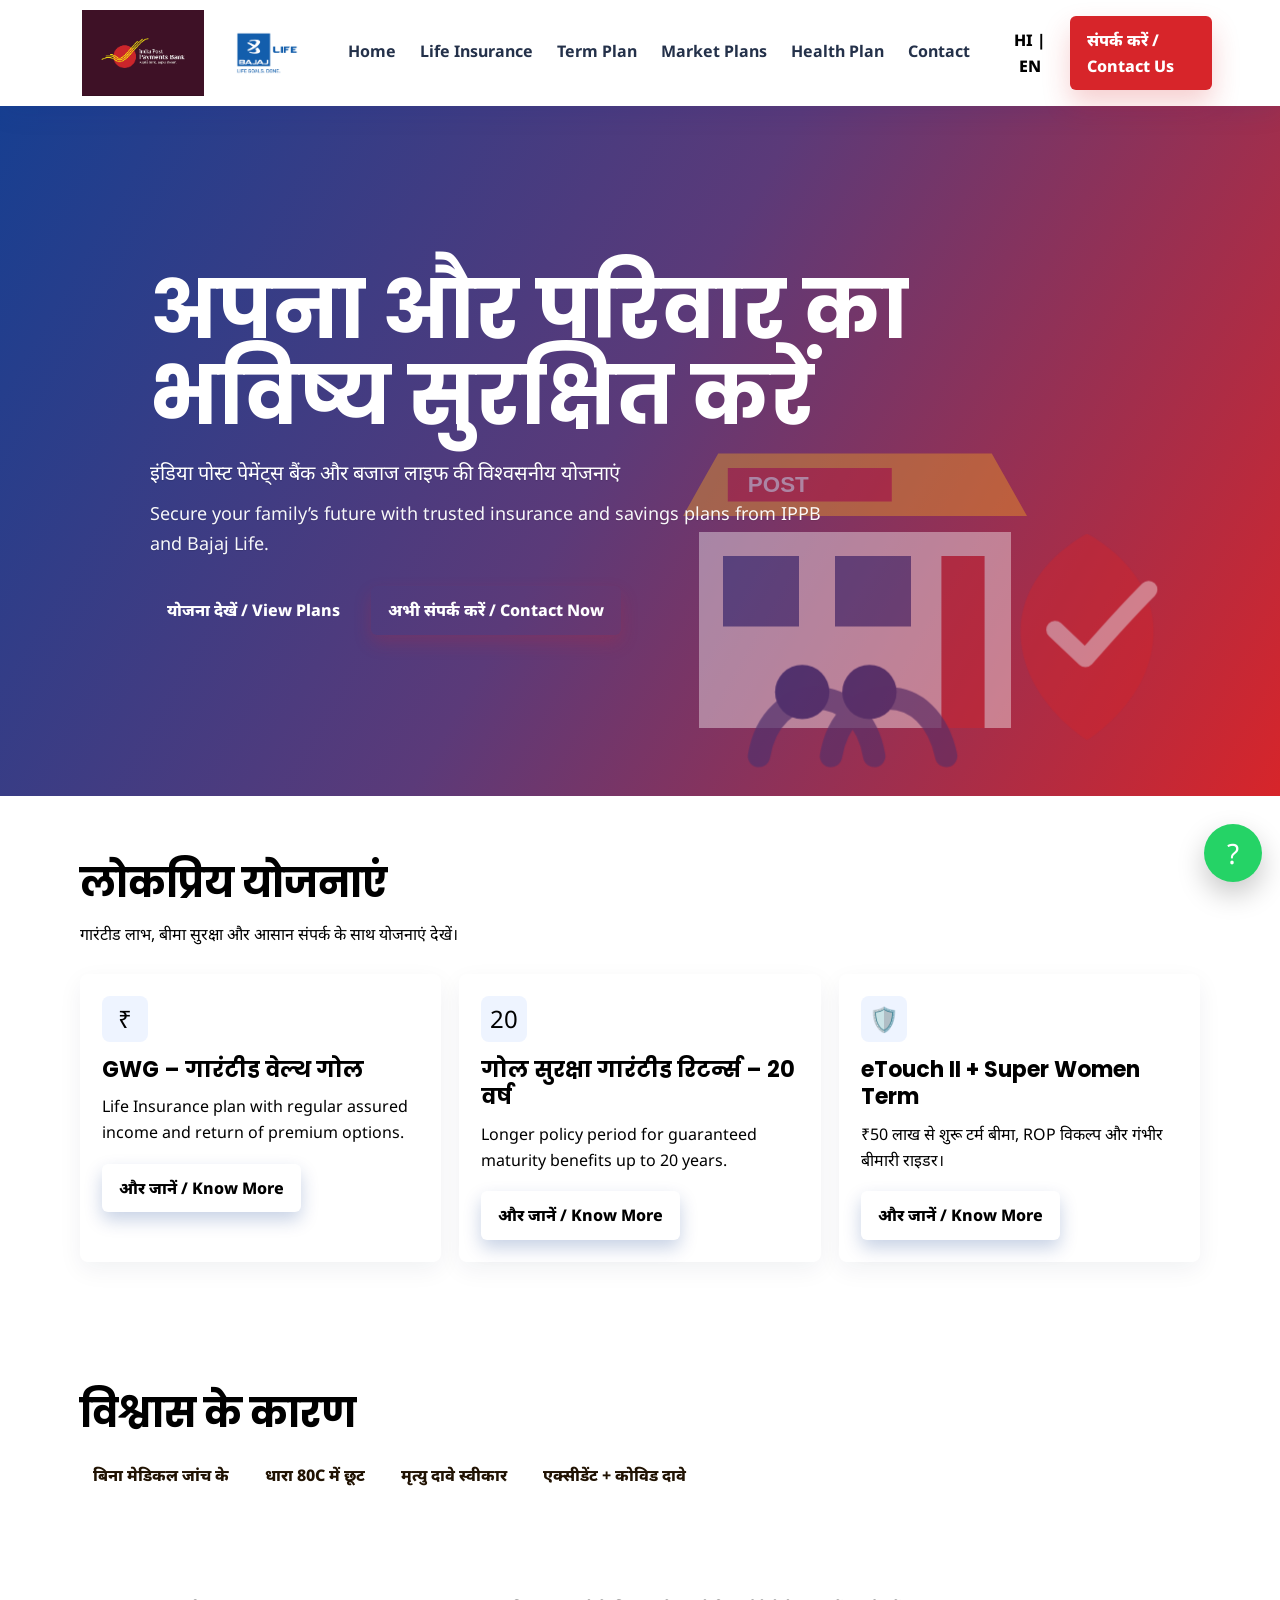
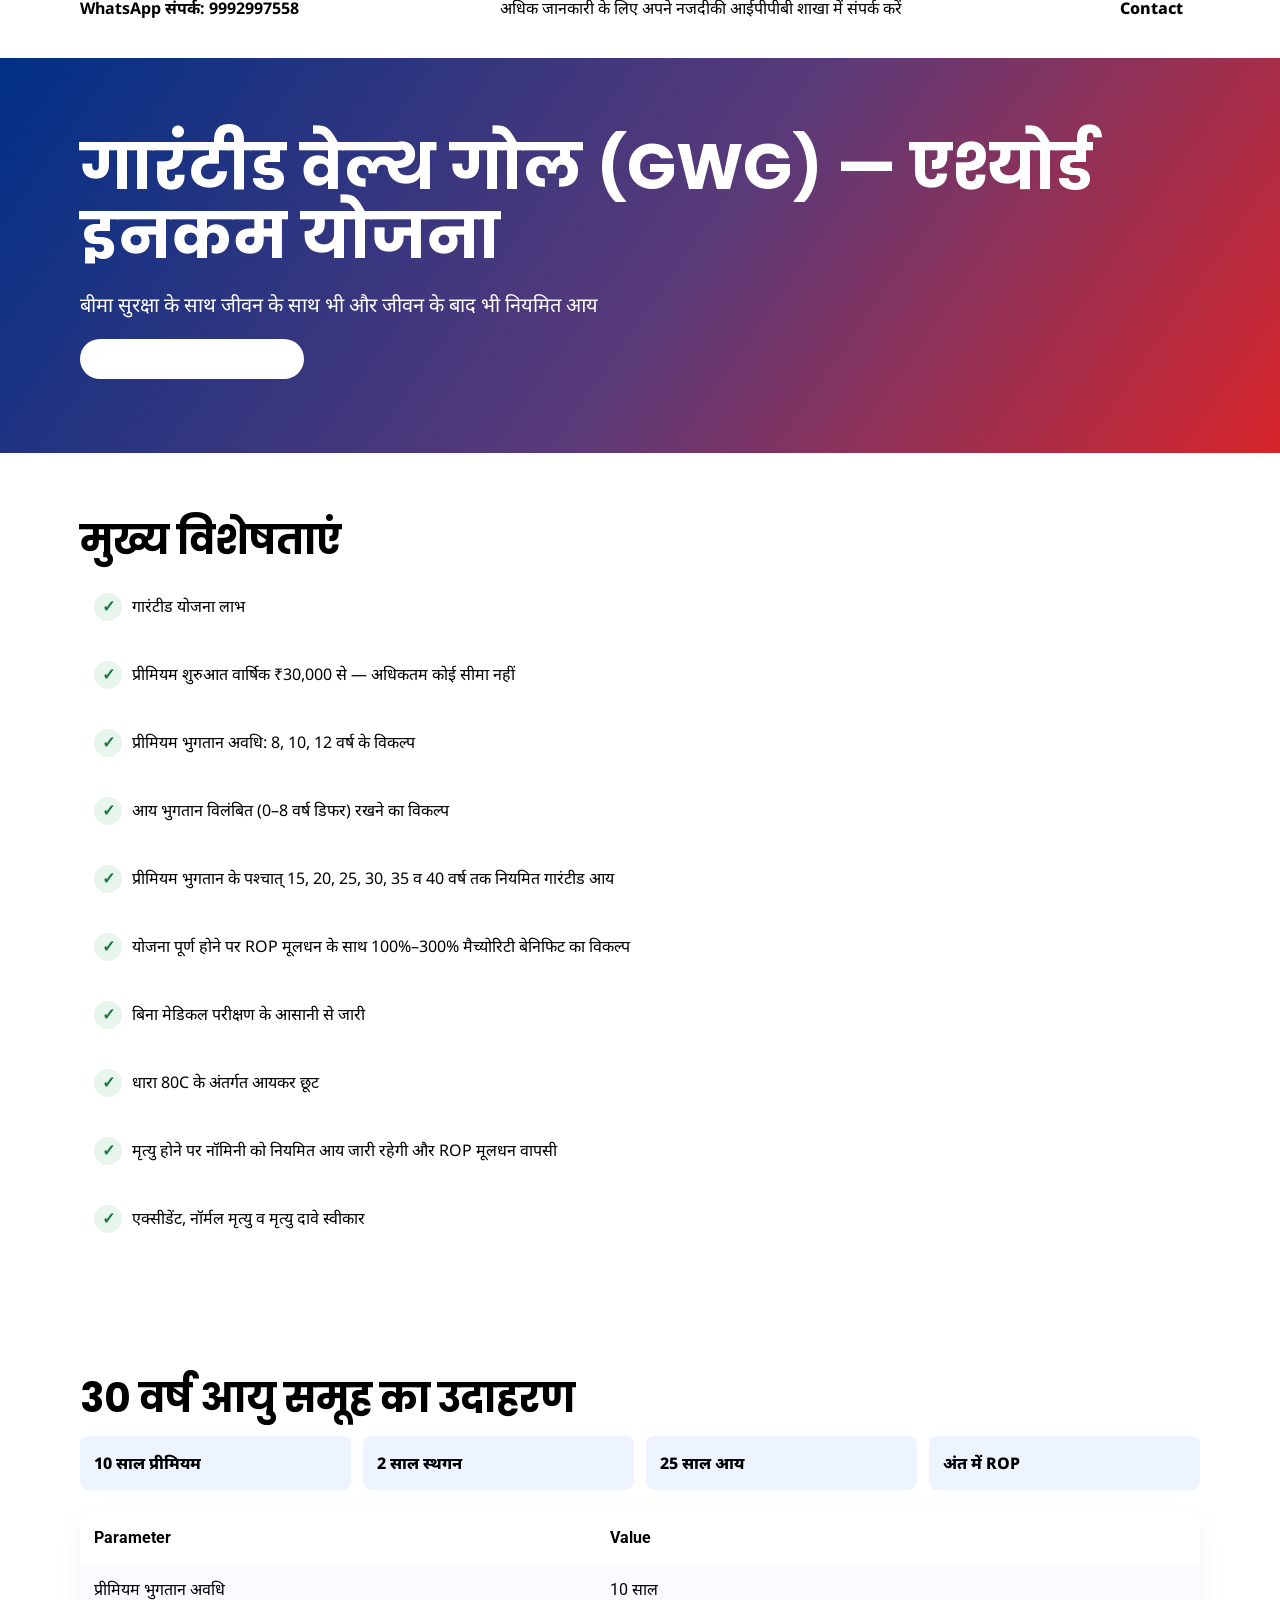
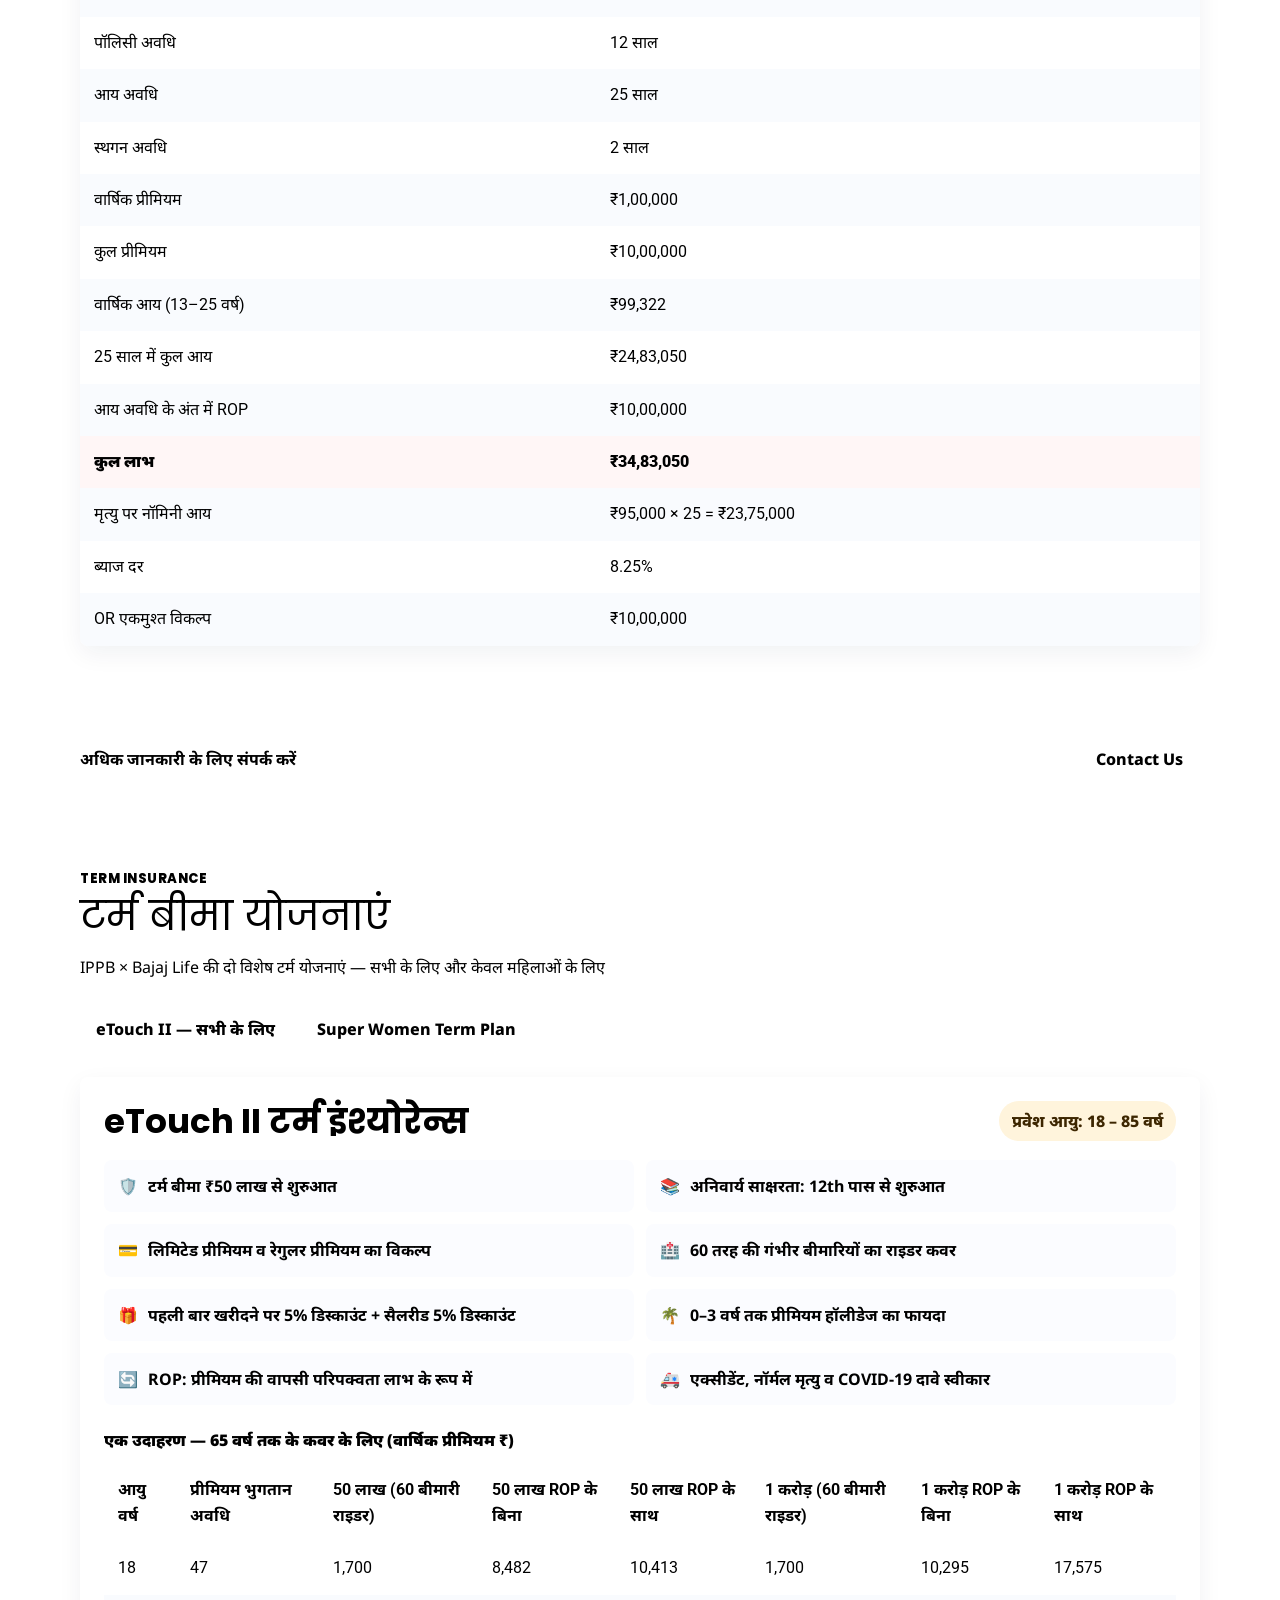
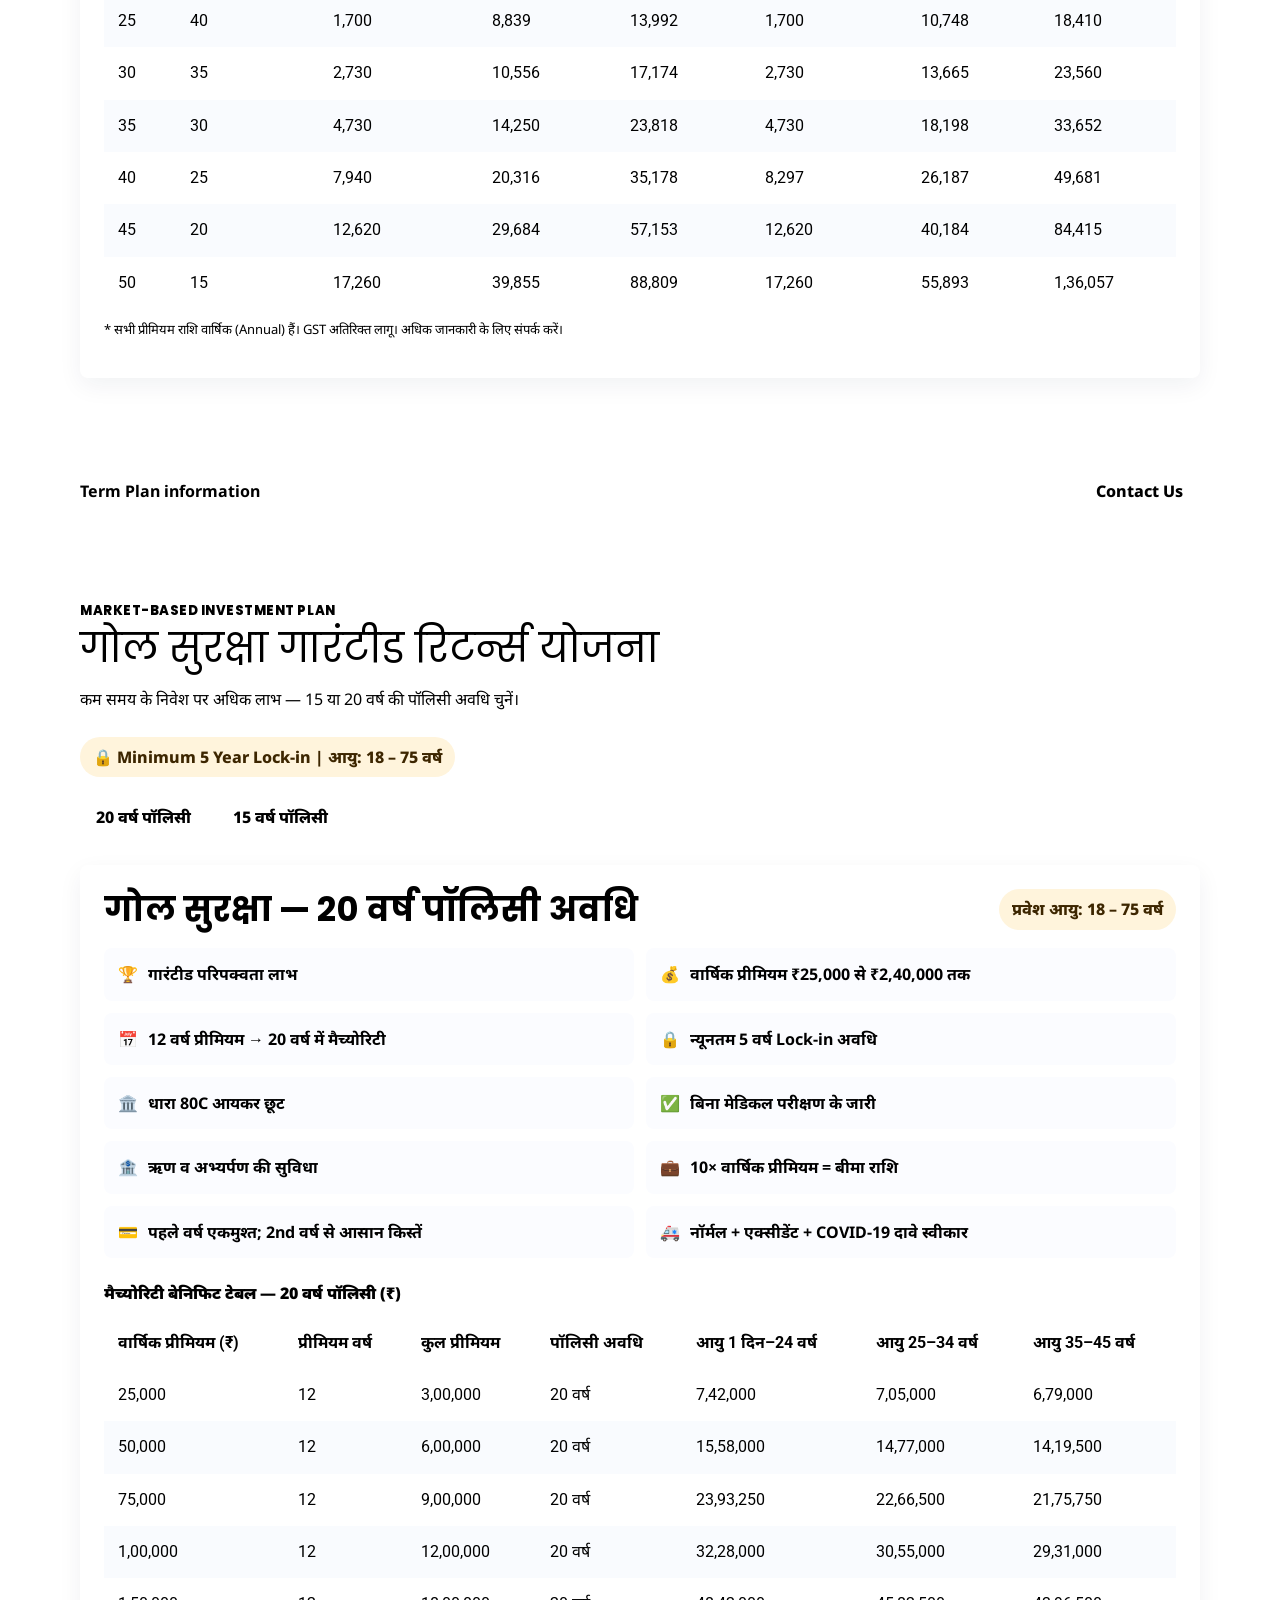
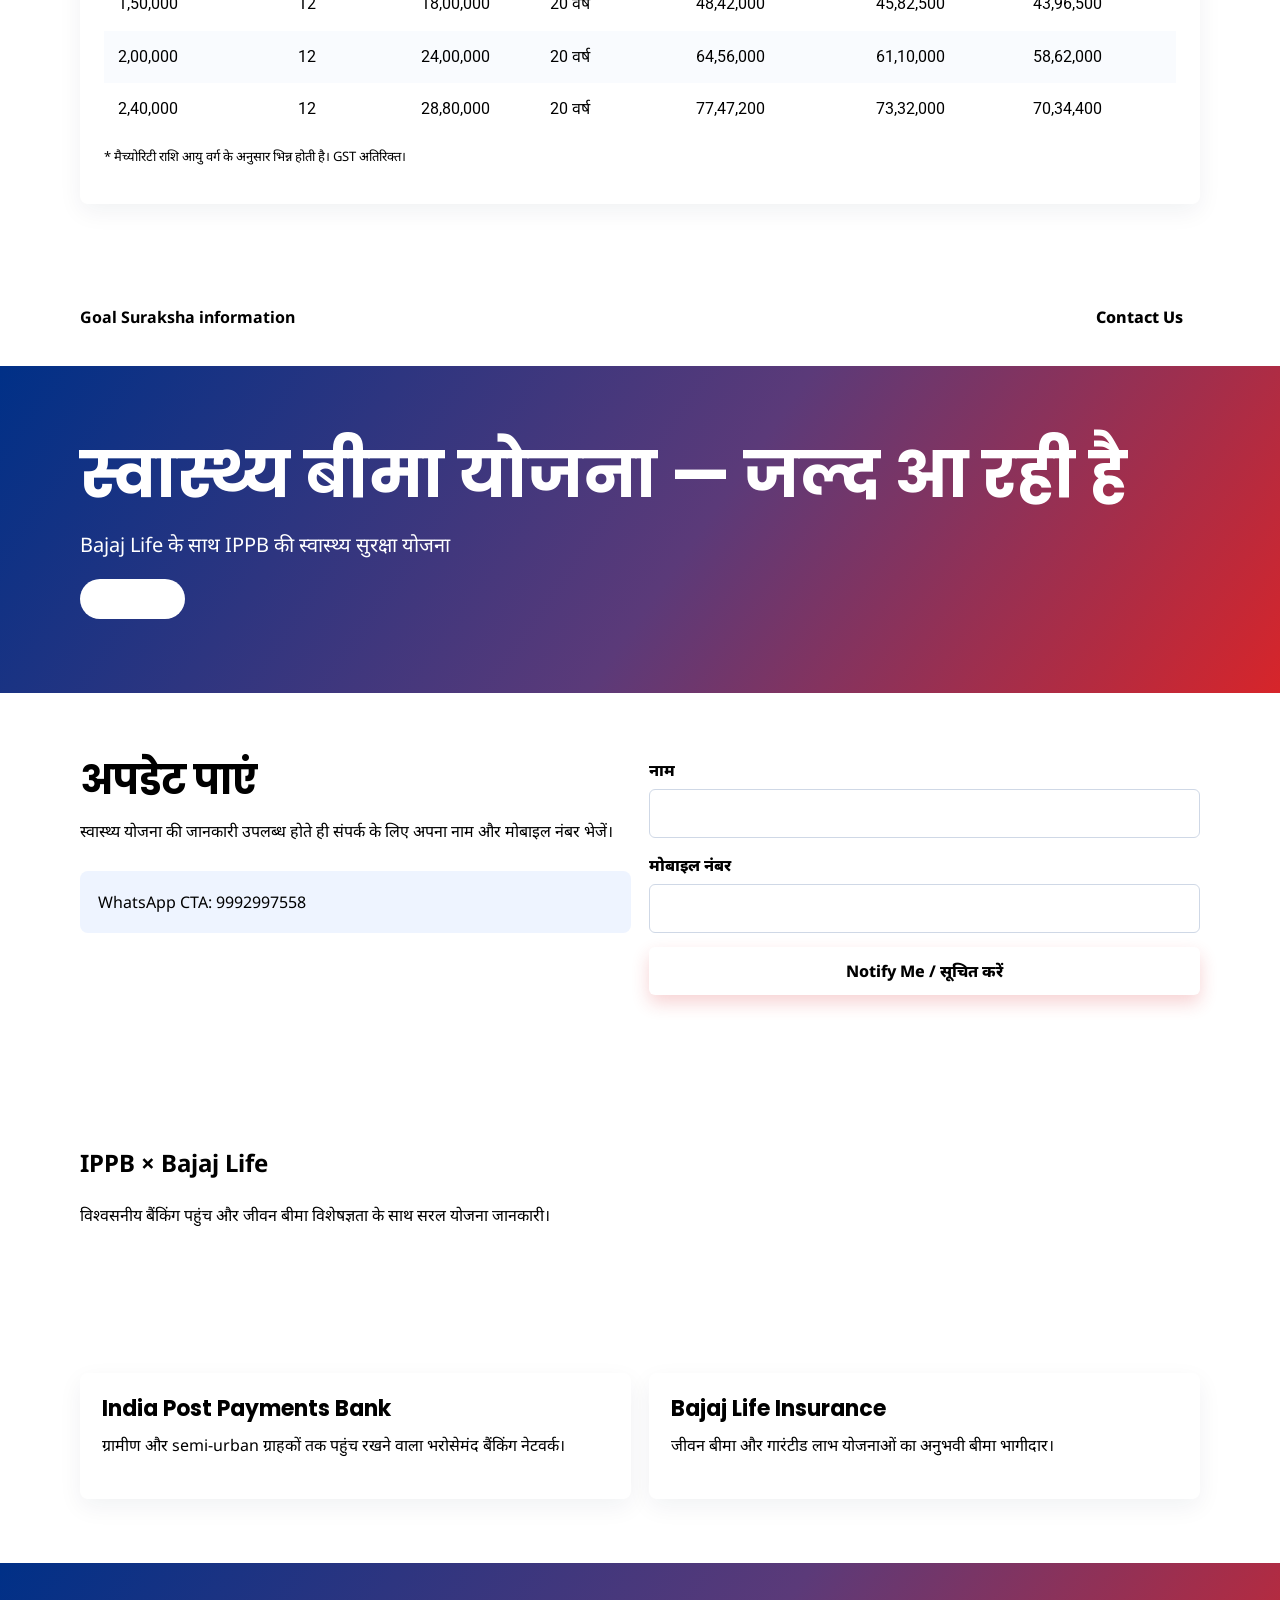
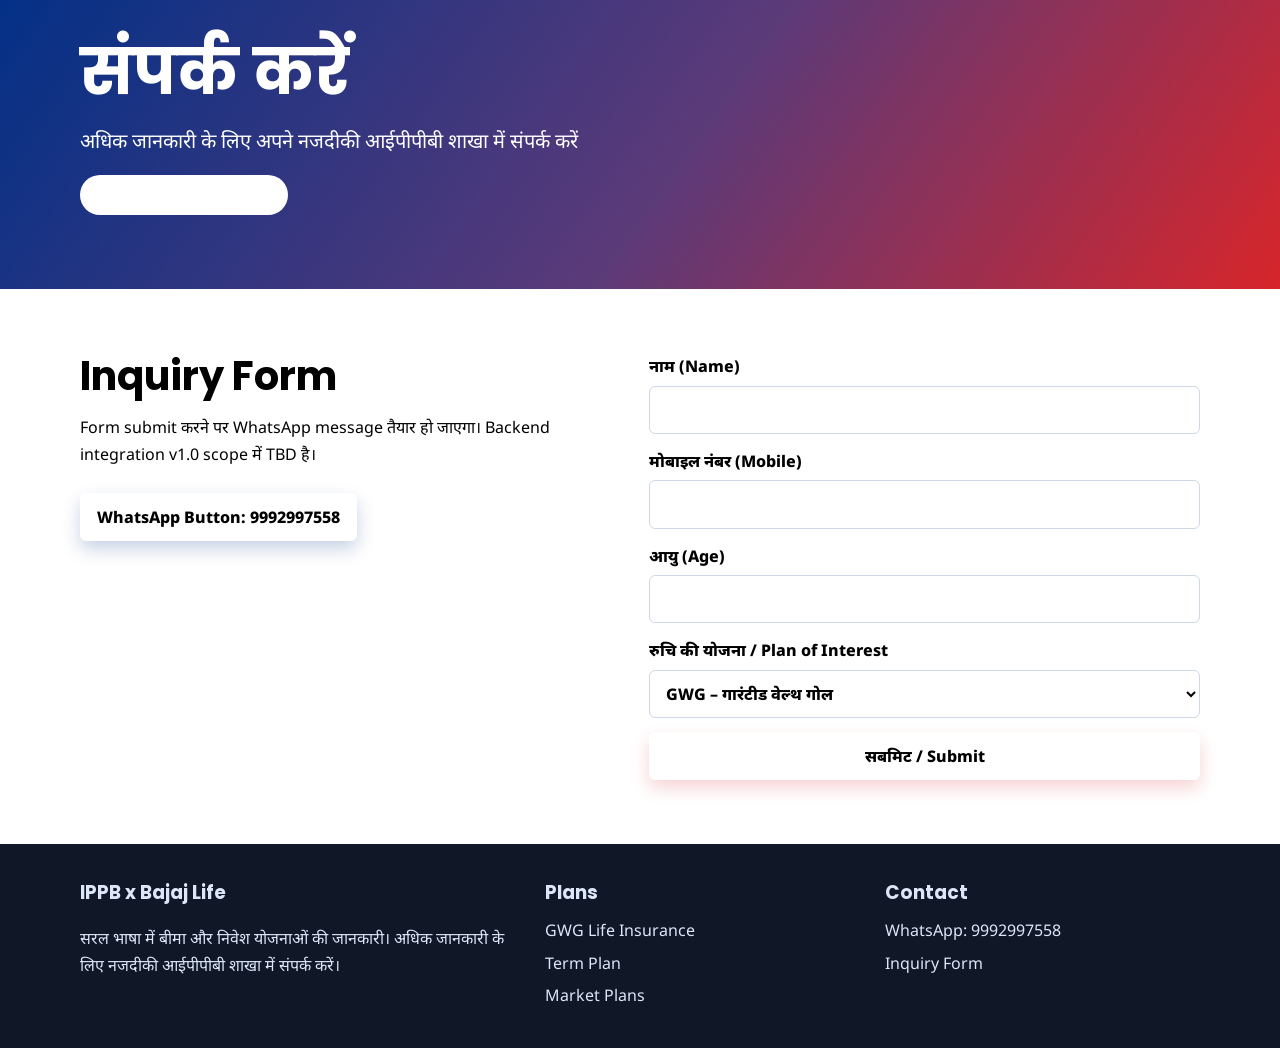
==== index.html @ a2fa6bdd "Add files via upload" ====
<!doctype html>
<html lang="hi">
<head>
  <meta charset="utf-8">
  <meta name="viewport" content="width=device-width, initial-scale=1">
  <title>IPPB x Bajaj Life Insurance Plans</title>
  <meta name="description" content="IPPB और Bajaj Life की गारंटीड बीमा और निवेश योजनाएं।">
  <link rel="preconnect" href="https://fonts.googleapis.com">
  <link rel="preconnect" href="https://fonts.gstatic.com" crossorigin>
  <link href="https://fonts.googleapis.com/css2?family=Noto+Sans+Devanagari:wght@400;600;700;800&family=Noto+Sans:wght@400;600;700;800&family=Poppins:wght@700;800&family=Roboto:wght@400;700&display=swap" rel="stylesheet">
  <script type="application/ld+json">{"@context":"https://schema.org","@type":"InsuranceAgency","name":"IPPB x Bajaj Life Insurance Plans","telephone":"+919992997558","areaServed":"India","brand":["India Post Payments Bank","Bajaj Life Insurance"]}</script>
  <style>
﻿:root {
  --ippb-red: #d7252a;
  --ippb-blue: #003087;
  --bajaj-blue: #004b8d;
  --gold: #f5a623;
  --bg: #f5f7fa;
  --text: #1a1a2e;
  --muted: #5d6472;
  --line: #dfe5ee;
  --white: #ffffff;
  --shadow: 0 14px 38px rgba(0, 48, 135, 0.13);
}

* { box-sizing: border-box; }
html { scroll-behavior: smooth; }
body {
  margin: 0;
  color: var(--text);
  background: var(--white);
  font-family: "Noto Sans", "Noto Sans Devanagari", Arial, sans-serif;
  font-size: 16px;
  line-height: 1.65;
}
img { max-width: 100%; }
a { color: inherit; text-decoration: none; }
button, input, select { font: inherit; }

.site-header {
  position: sticky;
  top: 0;
  z-index: 50;
  background: rgba(255, 255, 255, 0.96);
  border-bottom: 1px solid var(--line);
  backdrop-filter: blur(12px);
}
.header-inner {
  max-width: 1180px;
  margin: 0 auto;
  min-height: 92px;
  display: flex;
  align-items: center;
  gap: 20px;
  padding: 10px 18px;
}
.brand-lockup { display: flex; align-items: center; gap: 14px; min-width: 310px; }
.brand-logo { display: block; object-fit: contain; flex: 0 0 auto; }
.ippb-img { width: 138px; height: 80px; }
.bajaj-img { width: 48px; height: 48px; }

.nav-toggle { display: none; border: 0; background: var(--ippb-blue); color: var(--white); border-radius: 6px; padding: 9px 12px; }
.site-nav { margin-left: auto; display: flex; align-items: center; gap: 4px; }
.site-nav a {
  padding: 9px 10px;
  border-bottom: 3px solid transparent;
  font-weight: 700;
  color: #24314a;
  white-space: nowrap;
}
.site-nav a:hover, .site-nav a:focus { border-color: var(--ippb-red); color: var(--ippb-red); }
.header-actions { display: flex; align-items: center; gap: 10px; }
.lang-toggle { border: 1px solid var(--line); background: var(--white); color: var(--ippb-blue); border-radius: 6px; padding: 9px 11px; font-weight: 800; cursor: pointer; }
.cta, .btn {
  display: inline-flex;
  align-items: center;
  justify-content: center;
  gap: 8px;
  min-height: 44px;
  padding: 11px 17px;
  border: 0;
  border-radius: 6px;
  background: var(--ippb-red);
  color: var(--white);
  font-weight: 800;
  cursor: pointer;
  box-shadow: 0 8px 18px rgba(215, 37, 42, 0.2);
}
.btn.secondary { background: var(--ippb-blue); box-shadow: 0 8px 18px rgba(0, 48, 135, 0.22); }
.btn.light { background: var(--white); color: var(--ippb-blue); box-shadow: none; }

main { overflow: hidden; }
.section { padding: 64px 18px; }
.section.alt { background: var(--bg); }
.container { max-width: 1120px; margin: 0 auto; }
.hero {
  min-height: calc(100vh - 92px);
  display: flex;
  align-items: center;
  background:
    linear-gradient(130deg, rgba(0, 48, 135, 0.95), rgba(215, 37, 42, 0.9)),
    radial-gradient(circle at 82% 20%, rgba(245, 166, 35, 0.45), transparent 28%);
  color: var(--white);
  position: relative;
}
.hero::after {
  content: "";
  position: absolute;
  inset: auto 0 0 auto;
  width: min(52vw, 620px);
  height: min(48vw, 520px);
  background: none center/contain no-repeat;
  opacity: 0.24;
  pointer-events: none;
}
.hero .container { position: relative; z-index: 1; }
.hero h1, .page-hero h1 { font-family: "Poppins", sans-serif; font-size: clamp(34px, 5vw, 64px); line-height: 1.08; margin: 0 0 18px; letter-spacing: 0; }
.hero p { max-width: 700px; font-size: 20px; margin: 0 0 10px; }
.hero .english { color: #f4f7ff; font-size: 18px; }
.hero-actions { display: flex; flex-wrap: wrap; gap: 14px; margin-top: 28px; }

.page-hero {
  background: linear-gradient(130deg, var(--ippb-blue), #0a56a3 52%, var(--ippb-red));
  color: var(--white);
  padding: 74px 18px;
}
.page-hero p { max-width: 780px; font-size: 20px; margin: 0 0 18px; }
.badge-row { display: flex; flex-wrap: wrap; gap: 10px; margin-top: 18px; }
.badge, .trust-badge {
  display: inline-flex;
  align-items: center;
  min-height: 38px;
  border-radius: 999px;
  padding: 7px 13px;
  font-weight: 800;
}
.badge { color: var(--ippb-blue); background: #fff; }
.trust-badge { background: var(--gold); color: #211303; }

.section-title { font-family: "Poppins", sans-serif; font-size: clamp(26px, 4vw, 40px); line-height: 1.18; margin: 0 0 14px; }
.lead { color: var(--muted); max-width: 760px; margin: 0 0 26px; }
.grid { display: grid; gap: 18px; }
.grid.three { grid-template-columns: repeat(3, 1fr); }
.grid.two { grid-template-columns: repeat(2, 1fr); }
.card {
  background: var(--white);
  border: 1px solid var(--line);
  border-radius: 8px;
  padding: 22px;
  box-shadow: 0 8px 24px rgba(12, 35, 70, 0.06);
  transition: transform 0.2s ease, box-shadow 0.2s ease;
}
.card:hover { transform: translateY(-3px); box-shadow: var(--shadow); }
.icon { width: 46px; height: 46px; display: grid; place-items: center; border-radius: 8px; background: #eef4ff; color: var(--ippb-blue); font-size: 24px; margin-bottom: 14px; }
.card h3 { font-family: "Poppins", sans-serif; margin: 0 0 10px; font-size: 22px; line-height: 1.25; }
.card p { color: var(--muted); margin: 0 0 18px; }
.check-list { display: grid; gap: 12px; }
.check-item { display: flex; gap: 10px; align-items: flex-start; background: var(--white); border: 1px solid var(--line); border-radius: 8px; padding: 14px; }
.check-item::before { content: "✓"; flex: 0 0 28px; width: 28px; height: 28px; display: grid; place-items: center; border-radius: 50%; background: #e7f5ed; color: #147a3c; font-weight: 900; }

.table-wrap { overflow-x: auto; border: 1px solid var(--line); border-radius: 8px; background: var(--white); box-shadow: 0 8px 24px rgba(12, 35, 70, 0.06); }
table { border-collapse: collapse; width: 100%; min-width: 760px; font-family: "Roboto", "Noto Sans", sans-serif; }
th { background: var(--ippb-blue); color: var(--white); text-align: left; }
th, td { padding: 13px 14px; border-bottom: 1px solid var(--line); vertical-align: top; }
tbody tr:nth-child(even) { background: #f9fbfe; }
.highlight-row td { font-weight: 900; color: var(--ippb-red); background: #fff6f6; }
.timeline { display: grid; grid-template-columns: repeat(4, 1fr); gap: 12px; margin-bottom: 22px; }
.timeline-step { background: #eef4ff; border-left: 5px solid var(--ippb-blue); border-radius: 8px; padding: 14px; font-weight: 800; }

.contact-strip { background: var(--ippb-blue); color: var(--white); padding: 25px 18px; }
.contact-strip .container { display: flex; align-items: center; justify-content: space-between; gap: 16px; flex-wrap: wrap; }
.whatsapp-float { position: fixed; right: 18px; bottom: 18px; z-index: 40; width: 58px; height: 58px; border-radius: 50%; display: grid; place-items: center; background: #25d366; color: #fff; font-size: 28px; box-shadow: 0 12px 28px rgba(0,0,0,0.22); }
.site-footer { background: #101827; color: #dce6f7; padding: 34px 18px; }
.footer-grid { max-width: 1120px; margin: 0 auto; display: grid; grid-template-columns: 1.4fr 1fr 1fr; gap: 24px; }
.footer-grid h3 { margin: 0 0 8px; color: var(--white); font-family: "Poppins", sans-serif; }
.footer-grid a { display: block; color: #dce6f7; margin: 6px 0; }

.form { display: grid; gap: 14px; max-width: 620px; }
.field { display: grid; gap: 6px; font-weight: 800; }
input, select { min-height: 48px; border: 1px solid #cfd8e6; border-radius: 6px; padding: 10px 12px; background: var(--white); color: var(--text); }
.notice-box { border: 1px dashed var(--ippb-blue); background: #eef4ff; border-radius: 8px; padding: 18px; }

[data-lang="en"] .hi-only, [data-lang="hi"] .en-only { display: none !important; }

@media (max-width: 900px) {
  .header-inner { min-height: 82px; }
  .brand-lockup { min-width: 0; flex: 1; }
  .ippb-img { width: 112px; height: 66px; }
  .bajaj-img { width: 40px; height: 40px; }
  .nav-toggle { display: inline-flex; }
  .site-nav { position: absolute; left: 0; right: 0; top: 82px; display: none; flex-direction: column; align-items: stretch; background: var(--white); border-bottom: 1px solid var(--line); padding: 10px 18px 16px; }
  .site-nav.open { display: flex; }
  .site-nav a { border-bottom-width: 1px; }
  .header-actions .cta { display: none; }
  .grid.three, .grid.two, .footer-grid, .timeline { grid-template-columns: 1fr; }
  .hero { min-height: 680px; }
  .section { padding: 48px 16px; }
}

@media (max-width: 480px) {
  body { font-size: 16px; }
  .header-inner { padding-inline: 12px; gap: 8px; }
  .bajaj-img { display: none; }
  .lang-toggle { padding: 8px; }
  .hero p, .page-hero p { font-size: 17px; }
  .hero-actions .btn { width: 100%; }
  .contact-strip .btn { width: 100%; }
  th, td { padding: 11px; }
}

/* Imported plan-detail sections from files.zip */
.detail-section { padding: 64px 18px; background: var(--bg); }
.section-label { color: var(--ippb-red); font: 800 13px/1 "Poppins", sans-serif; text-transform: uppercase; letter-spacing: .04em; margin-bottom: 8px; }
.section-sub { color: var(--muted); max-width: 780px; margin: 0 0 24px; }
.tab-group { display: flex; flex-wrap: wrap; gap: 10px; margin: 20px 0 24px; }
.tab-btn { border: 1px solid var(--line); background: var(--white); color: var(--ippb-blue); border-radius: 6px; padding: 11px 16px; font-weight: 800; cursor: pointer; }
.tab-btn.active { background: var(--ippb-red); border-color: var(--ippb-red); color: var(--white); }
.tab-content { display: none; }
.tab-content.active { display: block; }
.plan-detail-block { background: var(--white); border: 1px solid var(--line); border-radius: 8px; padding: 24px; box-shadow: 0 8px 24px rgba(12, 35, 70, 0.06); }
.plan-header-row { display: flex; align-items: flex-start; justify-content: space-between; gap: 16px; flex-wrap: wrap; margin-bottom: 18px; }
.plan-header-row h2 { font-family: "Poppins", sans-serif; font-size: clamp(24px, 3vw, 34px); line-height: 1.2; margin: 0; }
.plan-header-row h2 span { color: var(--ippb-red); }
.age-pill, .lock-badge { display: inline-flex; align-items: center; min-height: 38px; border-radius: 999px; padding: 7px 13px; font-weight: 800; background: #fff4dc; color: #3d2600; }
.features-grid { display: grid; grid-template-columns: repeat(2, minmax(0, 1fr)); gap: 12px; margin: 16px 0 22px; }
.feature-item { border: 1px solid var(--line); background: #fbfcff; border-radius: 8px; padding: 13px 14px; font-weight: 700; }
.fi { margin-right: 6px; }
.table-title { font-weight: 900; margin: 18px 0 10px; color: var(--ippb-blue); }
.table-wrapper { overflow-x: auto; border: 1px solid var(--line); border-radius: 8px; background: var(--white); }
.plan-table { min-width: 760px; }
.table-note { color: var(--muted); font-size: 13px; margin-top: 10px; }
@media (max-width: 768px) { .features-grid { grid-template-columns: 1fr; } .plan-detail-block { padding: 18px; } }


/* Single-file GitHub Pages adjustments */
.brand-lockup { min-width: 250px; }
.ippb-img { width: 138px; height: 80px; background: #fff; border-radius: 6px; }
.bajaj-img { width: 52px; height: 52px; background: #fff; border-radius: 50%; }
.hero::after { display: none; }
.site-nav a { scroll-margin-top: 110px; }
section { scroll-margin-top: 100px; }
@media (max-width: 480px) { .bajaj-img { display: none; } .brand-lockup { min-width: 0; } }

  
/* Strong self-contained visual repair for GitHub Pages */
.site-header { border-bottom: 1px solid var(--line); box-shadow: 0 8px 24px rgba(0, 48, 135, 0.08); }
.brand-lockup { min-width: 250px !important; gap: 18px !important; }
.brand-logo { display: block !important; object-fit: contain; flex: 0 0 auto; }
.ippb-img { width: 150px !important; height: 86px !important; border-radius: 0 !important; background: transparent !important; box-shadow: none !important; }
.bajaj-img { width: 62px !important; height: 62px !important; border-radius: 0 !important; background: transparent !important; box-shadow: none !important; }
.hero { min-height: 690px; position: relative; background: linear-gradient(120deg, #173f91 0%, #5b3a79 48%, #d7252a 100%) !important; color: #fff !important; isolation: isolate; }
.hero::after { display: none !important; }
.hero .container { position: relative; z-index: 2; max-width: 1180px; }
.hero h1 { max-width: 980px; color: #fff; font-size: clamp(42px, 6.3vw, 92px); line-height: 1.06; }
.hero p { color: #fff; text-shadow: 0 1px 1px rgba(0,0,0,.12); }
.hero .english { color: #fff; opacity: .96; }
.hero-art { position: absolute; right: clamp(10px, 6vw, 110px); bottom: 0; width: min(45vw, 610px); opacity: .42; z-index: 1; pointer-events: none; }
.hero-art svg { width: 100%; height: auto; display: block; }
.page-hero { background: linear-gradient(125deg, #003087 0%, #5b3a79 54%, #d7252a 100%) !important; color: #fff !important; }
.page-hero h1, .page-hero p { color: #fff !important; }
.cta { background: #d7252a !important; color: #fff !important; box-shadow: 0 14px 28px rgba(215,37,42,.22) !important; }
@media (max-width: 900px) { .brand-lockup { min-width: 0 !important; } .ippb-img { width: 118px !important; height: 68px !important; } .bajaj-img { width: 48px !important; height: 48px !important; } .hero-art { width: 78vw; opacity: .22; right: -18vw; } .hero h1 { font-size: clamp(34px, 10vw, 56px); } }
@media (max-width: 480px) { .bajaj-img { display: block !important; width: 38px !important; height: 38px !important; } .ippb-img { width: 92px !important; height: 54px !important; } .hero { min-height: 660px; } }

  </style>
</head>
<body data-lang="hi">
  <header class="site-header">
    <div class="header-inner">
      <a class="brand-lockup" href="#home" aria-label="IPPB Bajaj Life home">
        <img class="brand-logo ippb-img" src="[data-uri]" alt="IPPB logo">
        <img class="brand-logo bajaj-img" src="[data-uri]" alt="Bajaj Life logo">
      </a>
      <button class="nav-toggle" type="button" aria-label="मेन्यू खोलें" aria-expanded="false">?</button>
      <nav class="site-nav" aria-label="Primary navigation">
        <a href="#home">Home</a>
        <a href="#life">Life Insurance</a>
        <a href="#term">Term Plan</a>
        <a href="#market">Market Plans</a>
        <a href="#health">Health Plan</a>
        <a href="#contact">Contact</a>
      </nav>
      <div class="header-actions">
        <button class="lang-toggle" type="button" aria-label="Language toggle">HI | EN</button>
        <a class="cta" href="#contact">संपर्क करें / Contact Us</a>
      </div>
    </div>
  </header>

  <main>
<section id="home" class="hero"><div class="container"><h1>अपना और परिवार का भविष्य सुरक्षित करें</h1><p>इंडिया पोस्ट पेमेंट्स बैंक और बजाज लाइफ की विश्वसनीय योजनाएं</p><p class="english">Secure your family’s future with trusted insurance and savings plans from IPPB and Bajaj Life.</p><div class="hero-actions"><a class="btn light" href="#life">योजना देखें / View Plans</a><a class="btn" href="#contact">अभी संपर्क करें / Contact Now</a></div></div><div class="hero-art" aria-hidden="true"><svg viewBox="0 0 720 560" role="img"><g opacity="0.95"><path d="M90 230h390v245H90z" fill="#fff"/><path d="M70 210h430l-44-78H114z" fill="#f5a623"/><path d="M120 260h95v88h-95zM260 260h95v88h-95z" fill="#003087" opacity="0.82"/><path d="M393 260h54v215h-54z" fill="#d7252a"/><path d="M126 150h205v42H126z" fill="#d7252a"/><text x="151" y="180" font-family="Arial, sans-serif" font-size="28" font-weight="700" fill="#fff">POST</text><path d="M575 232c50 28 83 72 83 122 0 86-83 136-83 136s-83-50-83-136c0-50 33-94 83-122z" fill="#d7252a" opacity="0.92"/><path d="M535 352c19 18 38 36 38 36s48-55 79-86" fill="none" stroke="#fff" stroke-width="22" stroke-linecap="round" stroke-linejoin="round"/><circle cx="219" cy="430" r="34" fill="#003087"/><circle cx="303" cy="430" r="34" fill="#003087"/><path d="M165 510c8-47 38-72 72-72s64 25 72 72M255 510c8-47 38-72 72-72 33 0 62 25 72 72" fill="none" stroke="#003087" stroke-width="28" stroke-linecap="round" opacity="0.72"/></g></svg></div></section><section class="section alt"><div class="container"><h2 class="section-title">लोकप्रिय योजनाएं</h2><p class="lead">गारंटीड लाभ, बीमा सुरक्षा और आसान संपर्क के साथ योजनाएं देखें।</p><div class="grid three"><article class="card"><div class="icon">₹</div><h3>GWG – गारंटीड वेल्थ गोल</h3><p>Life Insurance plan with regular assured income and return of premium options.</p><a class="btn secondary" href="#life">और जानें / Know More</a></article><article class="card"><div class="icon">20</div><h3>गोल सुरक्षा गारंटीड रिटर्न्स – 20 वर्ष</h3><p>Longer policy period for guaranteed maturity benefits up to 20 years.</p><a class="btn secondary" href="#market">और जानें / Know More</a></article><article class="card"><div class="icon">🛡️</div><h3>eTouch II + Super Women Term</h3><p>₹50 लाख से शुरू टर्म बीमा, ROP विकल्प और गंभीर बीमारी राइडर।</p><a class="btn secondary" href="#term">और जानें / Know More</a></article></div></div></section><section class="section"><div class="container"><h2 class="section-title">विश्वास के कारण</h2><div class="badge-row"><span class="trust-badge">बिना मेडिकल जांच के</span><span class="trust-badge">धारा 80C में छूट</span><span class="trust-badge">मृत्यु दावे स्वीकार</span><span class="trust-badge">एक्सीडेंट + कोविड दावे</span></div></div></section><section class="contact-strip"><div class="container"><strong>WhatsApp संपर्क: 9992997558</strong><span>अधिक जानकारी के लिए अपने नजदीकी आईपीपीबी शाखा में संपर्क करें</span><a class="btn light" href="#contact">Contact</a></div></section>
<section id="life" class="page-hero"><div class="container"><h1>गारंटीड वेल्थ गोल (GWG) — एश्योर्ड इनकम योजना</h1><p>बीमा सुरक्षा के साथ जीवन के साथ भी और जीवन के बाद भी नियमित आय</p><div class="badge-row"><span class="badge">प्रवेश आयु: 6 वर्ष से 60 वर्ष तक</span></div></div></section><section class="section"><div class="container"><h2 class="section-title">मुख्य विशेषताएं</h2><div class="check-list"><div class="check-item">गारंटीड योजना लाभ</div><div class="check-item">प्रीमियम शुरुआत वार्षिक ₹30,000 से — अधिकतम कोई सीमा नहीं</div><div class="check-item">प्रीमियम भुगतान अवधि: 8, 10, 12 वर्ष के विकल्प</div><div class="check-item">आय भुगतान विलंबित (0–8 वर्ष डिफर) रखने का विकल्प</div><div class="check-item">प्रीमियम भुगतान के पश्चात् 15, 20, 25, 30, 35 व 40 वर्ष तक नियमित गारंटीड आय</div><div class="check-item">योजना पूर्ण होने पर ROP मूलधन के साथ 100%–300% मैच्योरिटी बेनिफिट का विकल्प</div><div class="check-item">बिना मेडिकल परीक्षण के आसानी से जारी</div><div class="check-item">धारा 80C के अंतर्गत आयकर छूट</div><div class="check-item">मृत्यु होने पर नॉमिनी को नियमित आय जारी रहेगी और ROP मूलधन वापसी</div><div class="check-item">एक्सीडेंट, नॉर्मल मृत्यु व मृत्यु दावे स्वीकार</div></div></div></section><section class="section alt"><div class="container"><h2 class="section-title">30 वर्ष आयु समूह का उदाहरण</h2><div class="timeline"><div class="timeline-step">10 साल प्रीमियम</div><div class="timeline-step">2 साल स्थगन</div><div class="timeline-step">25 साल आय</div><div class="timeline-step">अंत में ROP</div></div><div class="table-wrap"><table><tbody><tr><th>Parameter</th><th>Value</th></tr><tr><td>प्रीमियम भुगतान अवधि</td><td>10 साल</td></tr><tr><td>पॉलिसी अवधि</td><td>12 साल</td></tr><tr><td>आय अवधि</td><td>25 साल</td></tr><tr><td>स्थगन अवधि</td><td>2 साल</td></tr><tr><td>वार्षिक प्रीमियम</td><td>₹1,00,000</td></tr><tr><td>कुल प्रीमियम</td><td>₹10,00,000</td></tr><tr><td>वार्षिक आय (13–25 वर्ष)</td><td>₹99,322</td></tr><tr><td>25 साल में कुल आय</td><td>₹24,83,050</td></tr><tr><td>आय अवधि के अंत में ROP</td><td>₹10,00,000</td></tr><tr class="highlight-row"><td>कुल लाभ</td><td>₹34,83,050</td></tr><tr><td>मृत्यु पर नॉमिनी आय</td><td>₹95,000 × 25 = ₹23,75,000</td></tr><tr><td>ब्याज दर</td><td>8.25%</td></tr><tr><td>OR एकमुश्त विकल्प</td><td>₹10,00,000</td></tr></tbody></table></div></div></section><section class="contact-strip"><div class="container"><strong>अधिक जानकारी के लिए संपर्क करें</strong><a class="btn light" href="#contact">Contact Us</a></div></section>
<section id="term" class="section">
  <div class="container">
    <div class="section-label">Term Insurance</div>
    <div class="section-title">टर्म बीमा योजनाएं</div>
    <p class="section-sub">IPPB × Bajaj Life की दो विशेष टर्म योजनाएं — सभी के लिए और केवल महिलाओं के लिए</p>

    <div class="tab-group">
      <button class="tab-btn active" onclick="showTab('etouch')">eTouch II — सभी के लिए</button>
      <button class="tab-btn" onclick="showTab('women')">Super Women Term Plan</button>
    </div>

    <!-- eTouch II -->
    <div class="tab-content active" id="tab-etouch">
      <div class="plan-detail-block">
        <div class="plan-header-row">
          <h2><span>eTouch II</span> टर्म इंश्योरेन्स</h2>
          <div class="age-pill">प्रवेश आयु: 18 – 85 वर्ष</div>
        </div>
        <div class="features-grid">
          <div class="feature-item"><span class="fi">🛡️</span> टर्म बीमा ₹50 लाख से शुरुआत</div>
          <div class="feature-item"><span class="fi">📚</span> अनिवार्य साक्षरता: 12th पास से शुरुआत</div>
          <div class="feature-item"><span class="fi">💳</span> लिमिटेड प्रीमियम व रेगुलर प्रीमियम का विकल्प</div>
          <div class="feature-item"><span class="fi">🏥</span> 60 तरह की गंभीर बीमारियों का राइडर कवर</div>
          <div class="feature-item"><span class="fi">🎁</span> पहली बार खरीदने पर 5% डिस्काउंट + सैलरीड 5% डिस्काउंट</div>
          <div class="feature-item"><span class="fi">🌴</span> 0–3 वर्ष तक प्रीमियम हॉलीडेज का फायदा</div>
          <div class="feature-item"><span class="fi">🔄</span> ROP: प्रीमियम की वापसी परिपक्वता लाभ के रूप में</div>
          <div class="feature-item"><span class="fi">🚑</span> एक्सीडेंट, नॉर्मल मृत्यु व COVID-19 दावे स्वीकार</div>
        </div>

        <p class="table-title">एक उदाहरण — 65 वर्ष तक के कवर के लिए (वार्षिक प्रीमियम ₹)</p>
        <div class="table-wrapper">
          <table class="plan-table">
            <thead>
              <tr>
                <th>आयु वर्ष</th>
                <th>प्रीमियम भुगतान अवधि</th>
                <th>50 लाख (60 बीमारी राइडर)</th>
                <th>50 लाख ROP के बिना</th>
                <th>50 लाख ROP के साथ</th>
                <th>1 करोड़ (60 बीमारी राइडर)</th>
                <th>1 करोड़ ROP के बिना</th>
                <th>1 करोड़ ROP के साथ</th>
              </tr>
            </thead>
            <tbody>
              <tr><td>18</td><td>47</td><td>1,700</td><td>8,482</td><td>10,413</td><td>1,700</td><td>10,295</td><td>17,575</td></tr>
              <tr><td>25</td><td>40</td><td>1,700</td><td>8,839</td><td>13,992</td><td>1,700</td><td>10,748</td><td>18,410</td></tr>
              <tr><td>30</td><td>35</td><td>2,730</td><td>10,556</td><td>17,174</td><td>2,730</td><td>13,665</td><td>23,560</td></tr>
              <tr><td>35</td><td>30</td><td>4,730</td><td>14,250</td><td>23,818</td><td>4,730</td><td>18,198</td><td>33,652</td></tr>
              <tr><td>40</td><td>25</td><td>7,940</td><td>20,316</td><td>35,178</td><td>8,297</td><td>26,187</td><td>49,681</td></tr>
              <tr><td>45</td><td>20</td><td>12,620</td><td>29,684</td><td>57,153</td><td>12,620</td><td>40,184</td><td>84,415</td></tr>
              <tr><td>50</td><td>15</td><td>17,260</td><td>39,855</td><td>88,809</td><td>17,260</td><td>55,893</td><td>1,36,057</td></tr>
            </tbody>
          </table>
        </div>
        <p class="table-note">* सभी प्रीमियम राशि वार्षिक (Annual) हैं। GST अतिरिक्त लागू। अधिक जानकारी के लिए संपर्क करें।</p>
      </div>
    </div>

    <!-- Super Women -->
    <div class="tab-content" id="tab-women">
      <div class="plan-detail-block">
        <div class="plan-header-row">
          <h2><span>Super Women</span> Term Plan — केवल महिलाओं के लिए</h2>
          <div class="age-pill">प्रवेश आयु: 18 – 85 वर्ष</div>
        </div>
        <p style="background: rgba(200,16,46,0.06); border-left: 4px solid var(--ippb-red); padding: 12px 16px; border-radius: 0 10px 10px 0; margin-bottom: 20px; font-size: 14px; line-height: 1.7;">
          इंडिया पोस्ट पेमेंट्स बैंक व बजाज लाइफ ने केवल महिलाओ के लिए खास टर्म इंश्योरेन्स (सुपर वुमन टर्म प्लान) बीमा योजना आरंभ की है। इस बीमा योजना को 18 वर्ष से 85 वर्ष की आयु की सभी महिलाएं अपनी या अपने पति की वार्षिक आय से भी शुरुवात कर सकती हैं।
        </p>
        <div class="features-grid">
          <div class="feature-item"><span class="fi">👩</span> केवल महिलाओं के लिए विशेष योजना</div>
          <div class="feature-item"><span class="fi">🛡️</span> टर्म बीमा ₹50 लाख से शुरुआत</div>
          <div class="feature-item"><span class="fi">💑</span> पति की ₹5 लाख + ₹1 करोड़ आय पर सुपर वुमन टर्म शुरू</div>
          <div class="feature-item"><span class="fi">🏥</span> 60 तरह की गंभीर बीमारियों का राइडर कवर</div>
          <div class="feature-item"><span class="fi">👶</span> Child Rider: दोनों बच्चों को 25 वर्ष तक आय का फायदा</div>
          <div class="feature-item"><span class="fi">🌴</span> 0–3 वर्ष तक प्रीमियम हॉलीडेज का फायदा</div>
          <div class="feature-item"><span class="fi">🎁</span> पहली बार खरीदने पर 5% + सैलरीड 5% डिस्काउंट</div>
          <div class="feature-item"><span class="fi">🚑</span> एक्सीडेंट, नॉर्मल मृत्यु व Covid-19 दावे स्वीकार</div>
        </div>

        <p class="table-title">एक उदाहरण — 65 वर्ष तक के कवर के लिए (वार्षिक प्रीमियम ₹)</p>
        <div class="table-wrapper">
          <table class="plan-table">
            <thead>
              <tr>
                <th>आयु वर्ष</th>
                <th>प्रीमियम भुगतान अवधि</th>
                <th>50 लाख (ROP के बिना)</th>
                <th>Child Rider 10 लाख</th>
                <th>60 गंभीर बीमार 5 लाख</th>
                <th>कुल प्रीमियम</th>
              </tr>
            </thead>
            <tbody>
              <tr><td>18</td><td>47</td><td>6,005</td><td>432</td><td>545</td><td>6,982</td></tr>
              <tr><td>25</td><td>40</td><td>6,217</td><td>695</td><td>443</td><td>7,355</td></tr>
              <tr><td>30</td><td>35</td><td>6,955</td><td>470</td><td>990</td><td>8,414</td></tr>
              <tr><td>35</td><td>30</td><td>8,241</td><td>545</td><td>1,475</td><td>10,261</td></tr>
              <tr><td>40</td><td>25</td><td>10,288</td><td>719</td><td>2,170</td><td>13,177</td></tr>
              <tr><td>45</td><td>20</td><td>12,974</td><td>—</td><td>3,120</td><td>16,094</td></tr>
              <tr><td>50</td><td>15</td><td>18,570</td><td>—</td><td>3,910</td><td>22,480</td></tr>
            </tbody>
          </table>
        </div>
        <p class="table-note">* सभी प्रीमियम वार्षिक (Annual) हैं। GST अतिरिक्त। अधिक जानकारी के लिए संपर्क करें।</p>
      </div>
    </div>
  </div>
</section>

<!-- ══════════ MARKET / GOAL SURAKSHA ══════════ -->
<section class="contact-strip"><div class="container"><strong>Term Plan information</strong><a class="btn light" href="#contact">Contact Us</a></div></section>
<section id="market" class="detail-section">
  <div class="container">
    <div class="section-label">Market-Based Investment Plan</div>
    <div class="section-title">गोल सुरक्षा गारंटीड रिटर्न्स योजना</div>
    <p class="section-sub">कम समय के निवेश पर अधिक लाभ — 15 या 20 वर्ष की पॉलिसी अवधि चुनें।</p>

    <div class="lock-badge">🔒 Minimum 5 Year Lock-in | आयु: 18 – 75 वर्ष</div>

    <div class="tab-group" style="margin-top: 16px;">
      <button class="tab-btn active" onclick="showTab('g20')">20 वर्ष पॉलिसी</button>
      <button class="tab-btn" onclick="showTab('g15')">15 वर्ष पॉलिसी</button>
    </div>

    <!-- 20-year -->
    <div class="tab-content active" id="tab-g20">
      <div class="plan-detail-block">
        <div class="plan-header-row">
          <h2>गोल सुरक्षा — <span>20 वर्ष</span> पॉलिसी अवधि</h2>
          <div class="age-pill">प्रवेश आयु: 18 – 75 वर्ष</div>
        </div>
        <div class="features-grid">
          <div class="feature-item"><span class="fi">🏆</span> गारंटीड परिपक्वता लाभ</div>
          <div class="feature-item"><span class="fi">💰</span> वार्षिक प्रीमियम ₹25,000 से ₹2,40,000 तक</div>
          <div class="feature-item"><span class="fi">📅</span> 12 वर्ष प्रीमियम → 20 वर्ष में मैच्योरिटी</div>
          <div class="feature-item"><span class="fi">🔒</span> न्यूनतम 5 वर्ष Lock-in अवधि</div>
          <div class="feature-item"><span class="fi">🏛️</span> धारा 80C आयकर छूट</div>
          <div class="feature-item"><span class="fi">✅</span> बिना मेडिकल परीक्षण के जारी</div>
          <div class="feature-item"><span class="fi">🏦</span> ऋण व अभ्यर्पण की सुविधा</div>
          <div class="feature-item"><span class="fi">💼</span> 10× वार्षिक प्रीमियम = बीमा राशि</div>
          <div class="feature-item"><span class="fi">💳</span> पहले वर्ष एकमुश्त; 2nd वर्ष से आसान किस्तें</div>
          <div class="feature-item"><span class="fi">🚑</span> नॉर्मल + एक्सीडेंट + COVID-19 दावे स्वीकार</div>
        </div>
        <p class="table-title">मैच्योरिटी बेनिफिट टेबल — 20 वर्ष पॉलिसी (₹)</p>
        <div class="table-wrapper">
          <table class="plan-table">
            <thead>
              <tr>
                <th>वार्षिक प्रीमियम (₹)</th>
                <th>प्रीमियम वर्ष</th>
                <th>कुल प्रीमियम</th>
                <th>पॉलिसी अवधि</th>
                <th>आयु 1 दिन–24 वर्ष</th>
                <th>आयु 25–34 वर्ष</th>
                <th>आयु 35–45 वर्ष</th>
              </tr>
            </thead>
            <tbody>
              <tr><td>25,000</td><td>12</td><td>3,00,000</td><td>20 वर्ष</td><td>7,42,000</td><td>7,05,000</td><td>6,79,000</td></tr>
              <tr><td>50,000</td><td>12</td><td>6,00,000</td><td>20 वर्ष</td><td>15,58,000</td><td>14,77,000</td><td>14,19,500</td></tr>
              <tr><td>75,000</td><td>12</td><td>9,00,000</td><td>20 वर्ष</td><td>23,93,250</td><td>22,66,500</td><td>21,75,750</td></tr>
              <tr><td>1,00,000</td><td>12</td><td>12,00,000</td><td>20 वर्ष</td><td>32,28,000</td><td>30,55,000</td><td>29,31,000</td></tr>
              <tr><td>1,50,000</td><td>12</td><td>18,00,000</td><td>20 वर्ष</td><td>48,42,000</td><td>45,82,500</td><td>43,96,500</td></tr>
              <tr><td>2,00,000</td><td>12</td><td>24,00,000</td><td>20 वर्ष</td><td>64,56,000</td><td>61,10,000</td><td>58,62,000</td></tr>
              <tr><td>2,40,000</td><td>12</td><td>28,80,000</td><td>20 वर्ष</td><td>77,47,200</td><td>73,32,000</td><td>70,34,400</td></tr>
            </tbody>
          </table>
        </div>
        <p class="table-note">* मैच्योरिटी राशि आयु वर्ग के अनुसार भिन्न होती है। GST अतिरिक्त।</p>
      </div>
    </div>

    <!-- 15-year -->
    <div class="tab-content" id="tab-g15">
      <div class="plan-detail-block">
        <div class="plan-header-row">
          <h2>गोल सुरक्षा — <span>15 वर्ष</span> पॉलिसी अवधि</h2>
          <div class="age-pill">प्रवेश आयु: 18 – 75 वर्ष</div>
        </div>
        <div class="features-grid">
          <div class="feature-item"><span class="fi">🏆</span> गारंटीड परिपक्वता लाभ</div>
          <div class="feature-item"><span class="fi">💰</span> वार्षिक प्रीमियम ₹25,000 से ₹2,40,000 तक</div>
          <div class="feature-item"><span class="fi">📅</span> 12 वर्ष प्रीमियम → 15 वर्ष में मैच्योरिटी</div>
          <div class="feature-item"><span class="fi">🔒</span> न्यूनतम 5 वर्ष Lock-in अवधि</div>
          <div class="feature-item"><span class="fi">🏛️</span> धारा 80C आयकर छूट</div>
          <div class="feature-item"><span class="fi">✅</span> बिना मेडिकल परीक्षण के जारी</div>
          <div class="feature-item"><span class="fi">🏦</span> ऋण व अभ्यर्पण की सुविधा</div>
          <div class="feature-item"><span class="fi">💼</span> 10× वार्षिक प्रीमियम = बीमा राशि</div>
          <div class="feature-item"><span class="fi">💳</span> पहले वर्ष एकमुश्त; 2nd वर्ष से आसान किस्तें</div>
          <div class="feature-item"><span class="fi">🚑</span> नॉर्मल + एक्सीडेंट + COVID-19 दावे स्वीकार</div>
        </div>
        <p class="table-title">मैच्योरिटी बेनिफिट टेबल — 15 वर्ष पॉलिसी (₹)</p>
        <div class="table-wrapper">
          <table class="plan-table">
            <thead>
              <tr>
                <th>वार्षिक प्रीमियम (₹)</th>
                <th>प्रीमियम वर्ष</th>
                <th>कुल प्रीमियम</th>
                <th>पॉलिसी अवधि</th>
                <th>आयु 3–24 वर्ष</th>
                <th>आयु 25–34 वर्ष</th>
                <th>आयु 35–45 वर्ष</th>
                <th>आयु 45–60 वर्ष</th>
              </tr>
            </thead>
            <tbody>
              <tr><td>25,000</td><td>12</td><td>3,00,000</td><td>15 वर्ष</td><td>5,17,500</td><td>4,99,000</td><td>4,86,000</td><td>4,78,750</td></tr>
              <tr><td>50,000</td><td>12</td><td>6,00,000</td><td>15 वर्ष</td><td>10,72,000</td><td>10,30,500</td><td>10,01,000</td><td>9,85,500</td></tr>
              <tr><td>75,000</td><td>12</td><td>9,00,000</td><td>15 वर्ष</td><td>16,34,250</td><td>15,69,750</td><td>15,24,000</td><td>15,00,000</td></tr>
              <tr><td>1,00,000</td><td>12</td><td>12,00,000</td><td>15 वर्ष</td><td>21,97,000</td><td>21,10,000</td><td>20,47,000</td><td>20,15,000</td></tr>
              <tr><td>1,50,000</td><td>12</td><td>18,00,000</td><td>15 वर्ष</td><td>32,95,500</td><td>31,65,000</td><td>30,70,500</td><td>30,22,500</td></tr>
              <tr><td>2,00,000</td><td>12</td><td>24,00,000</td><td>15 वर्ष</td><td>43,94,000</td><td>42,20,000</td><td>40,94,000</td><td>40,30,000</td></tr>
              <tr><td>2,40,000</td><td>12</td><td>28,80,000</td><td>15 वर्ष</td><td>52,72,800</td><td>50,64,000</td><td>49,12,800</td><td>48,36,000</td></tr>
            </tbody>
          </table>
        </div>
        <p class="table-note">* मैच्योरिटी राशि आयु वर्ग के अनुसार भिन्न होती है। GST अतिरिक्त।</p>
      </div>
    </div>
  </div>
</section>

<!-- ══════════ HEALTH PLAN ══════════ -->
<section class="contact-strip"><div class="container"><strong>Goal Suraksha information</strong><a class="btn light" href="#contact">Contact Us</a></div></section>
<section id="health" class="page-hero"><div class="container"><h1>स्वास्थ्य बीमा योजना — जल्द आ रही है</h1><p>Bajaj Life के साथ IPPB की स्वास्थ्य सुरक्षा योजना</p><div class="badge-row"><span class="badge">Notify Me</span></div></div></section><section class="section"><div class="container grid two"><div><h2 class="section-title">अपडेट पाएं</h2><p class="lead">स्वास्थ्य योजना की जानकारी उपलब्ध होते ही संपर्क के लिए अपना नाम और मोबाइल नंबर भेजें।</p><div class="notice-box">WhatsApp CTA: 9992997558</div></div><form class="form" data-whatsapp-form><label class="field">नाम<input name="name" required></label><label class="field">मोबाइल नंबर<input name="mobile" inputmode="tel" required></label><input type="hidden" name="age" value="Health plan notify"><input type="hidden" name="plan" value="Health Plan"><button class="btn" type="submit">Notify Me / सूचित करें</button></form></div></section>
<section id="about" class="section alt"><div class="container"><h1>IPPB × Bajaj Life</h1><p>विश्वसनीय बैंकिंग पहुंच और जीवन बीमा विशेषज्ञता के साथ सरल योजना जानकारी।</p></div></section><section class="section"><div class="container grid two"><article class="card"><h3>India Post Payments Bank</h3><p>ग्रामीण और semi-urban ग्राहकों तक पहुंच रखने वाला भरोसेमंद बैंकिंग नेटवर्क।</p></article><article class="card"><h3>Bajaj Life Insurance</h3><p>जीवन बीमा और गारंटीड लाभ योजनाओं का अनुभवी बीमा भागीदार।</p></article></div></section>
<section id="contact" class="page-hero"><div class="container"><h1>संपर्क करें</h1><p>अधिक जानकारी के लिए अपने नजदीकी आईपीपीबी शाखा में संपर्क करें</p><div class="badge-row"><span class="badge">WhatsApp: 9992997558</span></div></div></section><section class="section"><div class="container grid two"><div><h2 class="section-title">Inquiry Form</h2><p class="lead">Form submit करने पर WhatsApp message तैयार हो जाएगा। Backend integration v1.0 scope में TBD है।</p><a class="btn secondary" href="https://wa.me/919992997558">WhatsApp Button: 9992997558</a></div><form class="form" data-whatsapp-form><label class="field">नाम (Name)<input name="name" required></label><label class="field">मोबाइल नंबर (Mobile)<input name="mobile" inputmode="tel" required></label><label class="field">आयु (Age)<input name="age" inputmode="numeric"></label><label class="field">रुचि की योजना / Plan of Interest<select name="plan"><option>GWG – गारंटीड वेल्थ गोल</option><option>eTouch II टर्म इंश्योरेन्स</option><option>Super Women Term Plan</option><option>गोल सुरक्षा गारंटीड रिटर्न्स – 15 वर्ष</option><option>गोल सुरक्षा गारंटीड रिटर्न्स – 20 वर्ष</option><option>स्वास्थ्य बीमा योजना</option></select></label><button class="btn" type="submit">सबमिट / Submit</button></form></div></section>
  </main>

  <a class="whatsapp-float" href="https://wa.me/919992997558?text=%E0%A4%A8%E0%A4%AE%E0%A4%B8%E0%A5%8D%E0%A4%A4%E0%A5%87%2C%20%E0%A4%AE%E0%A5%81%E0%A4%9D%E0%A5%87%20IPPB%20x%20Bajaj%20Life%20%E0%A4%AF%E0%A5%8B%E0%A4%9C%E0%A4%A8%E0%A4%BE%20%E0%A4%95%E0%A5%80%20%E0%A4%9C%E0%A4%BE%E0%A4%A8%E0%A4%95%E0%A4%BE%E0%A4%B0%E0%A5%80%20%E0%A4%9A%E0%A4%BE%E0%A4%B9%E0%A4%BF%E0%A4%8F%E0%A5%A4" aria-label="WhatsApp पर संपर्क करें">?</a>

  <footer class="site-footer">
    <div class="footer-grid">
      <div><h3>IPPB x Bajaj Life</h3><p>सरल भाषा में बीमा और निवेश योजनाओं की जानकारी। अधिक जानकारी के लिए नजदीकी आईपीपीबी शाखा में संपर्क करें।</p></div>
      <div><h3>Plans</h3><a href="#life">GWG Life Insurance</a><a href="#term">Term Plan</a><a href="#market">Market Plans</a></div>
      <div><h3>Contact</h3><a href="https://wa.me/919992997558">WhatsApp: 9992997558</a><a href="#contact">Inquiry Form</a></div>
    </div>
  </footer>

  <script>
﻿document.addEventListener("DOMContentLoaded", () => {
  const body = document.body;
  const nav = document.querySelector(".site-nav");
  const menuButton = document.querySelector(".nav-toggle");
  const langButton = document.querySelector(".lang-toggle");
  const savedLang = localStorage.getItem("ippb-lang") || "hi";

  body.dataset.lang = savedLang;
  if (langButton) langButton.textContent = savedLang === "hi" ? "HI | EN" : "EN | HI";

  menuButton?.addEventListener("click", () => {
    const open = nav?.classList.toggle("open");
    menuButton.setAttribute("aria-expanded", open ? "true" : "false");
  });

  langButton?.addEventListener("click", () => {
    const next = body.dataset.lang === "hi" ? "en" : "hi";
    body.dataset.lang = next;
    localStorage.setItem("ippb-lang", next);
    langButton.textContent = next === "hi" ? "HI | EN" : "EN | HI";
  });

  document.querySelectorAll("form[data-whatsapp-form]").forEach((form) => {
    form.addEventListener("submit", (event) => {
      event.preventDefault();
      const data = new FormData(form);
      const message = [
        "नमस्ते, मुझे IPPB x Bajaj Life योजना की जानकारी चाहिए।",
        `नाम: ${data.get("name") || ""}`,
        `मोबाइल: ${data.get("mobile") || ""}`,
        `आयु: ${data.get("age") || ""}`,
        `योजना: ${data.get("plan") || ""}`
      ].join("\n");
      window.location.href = `https://wa.me/919992997558?text=${encodeURIComponent(message)}`;
    });
  });
});

window.showTab = function showTab(name) {
  const target = document.getElementById(`tab-${name}`);
  if (!target) return;
  const group = target.parentElement;
  if (group) {
    group.querySelectorAll('.tab-content').forEach((item) => item.classList.remove('active'));
  }
  target.classList.add('active');
  const buttons = document.querySelectorAll('.tab-btn');
  buttons.forEach((button) => {
    const attr = button.getAttribute('onclick') || '';
    button.classList.toggle('active', attr.includes(`'${name}'`) || attr.includes(`"${name}"`));
  });
};

  </script>
</body>
</html>
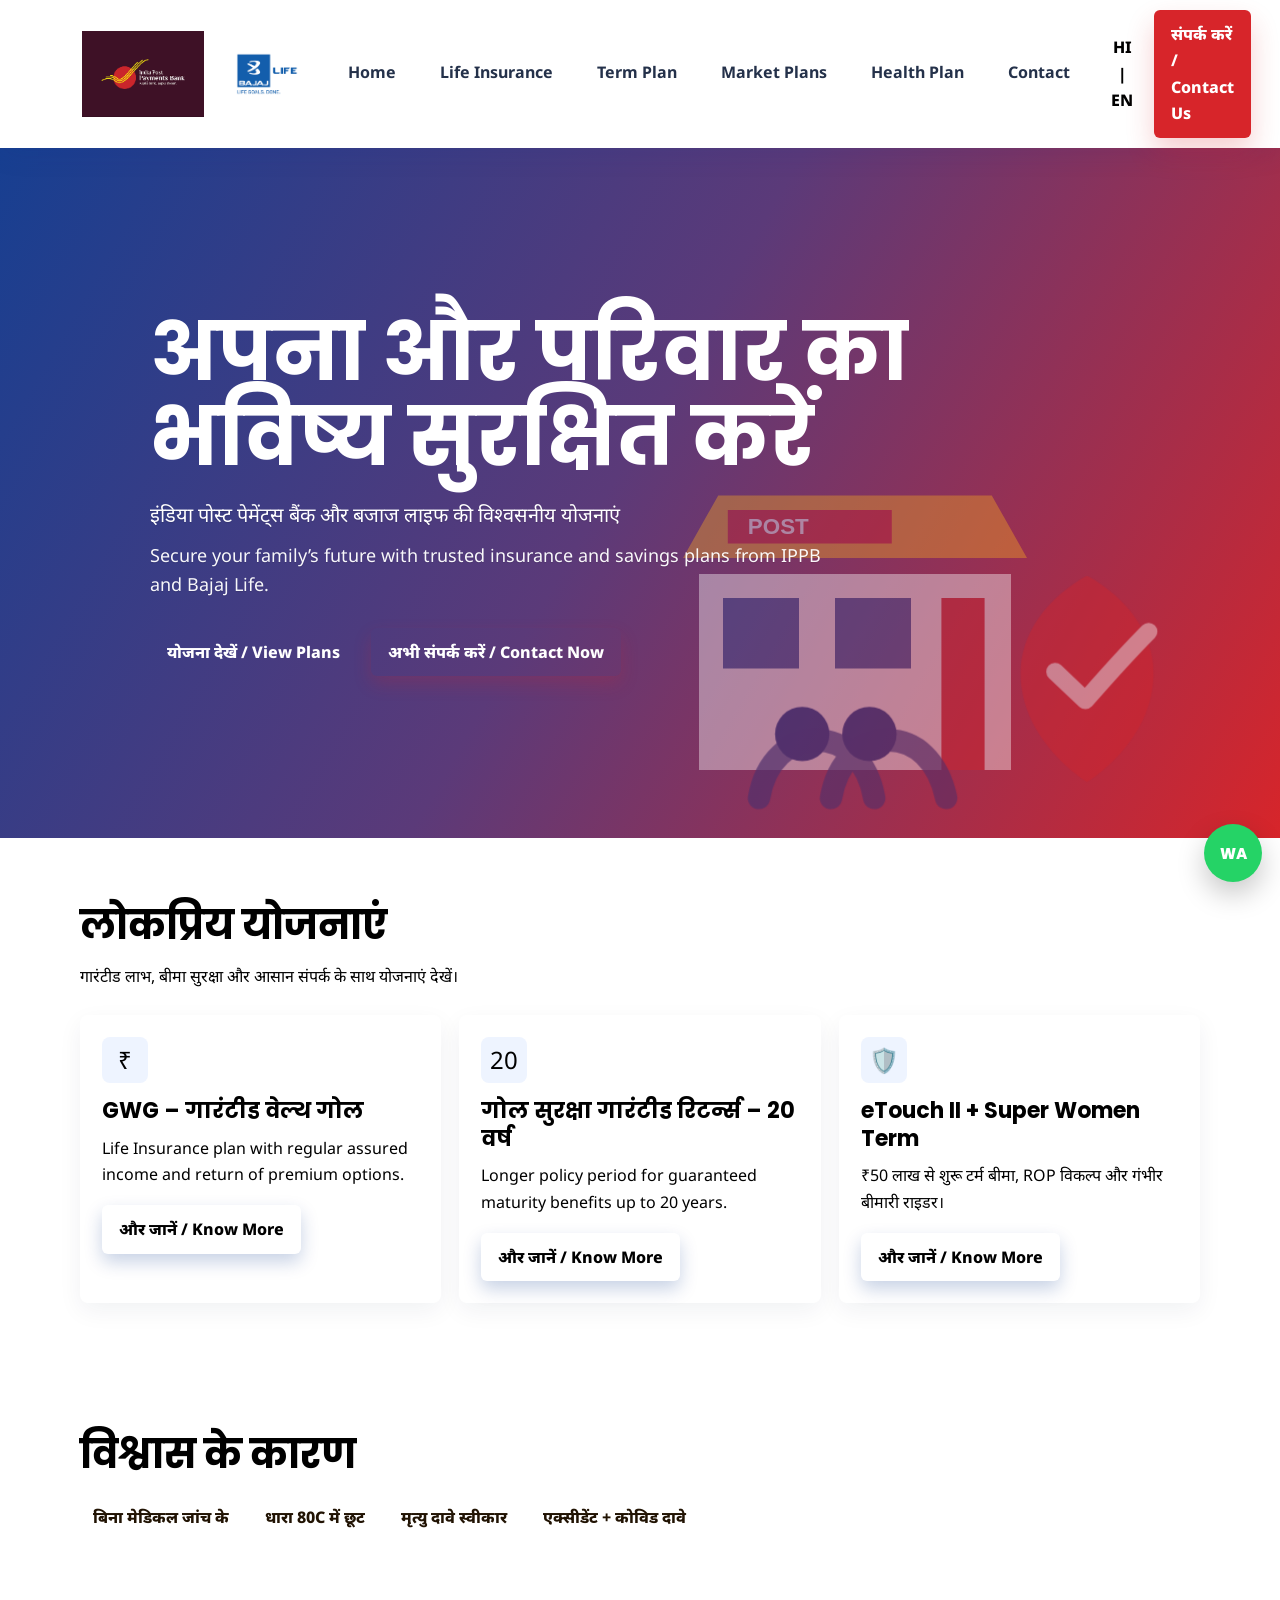
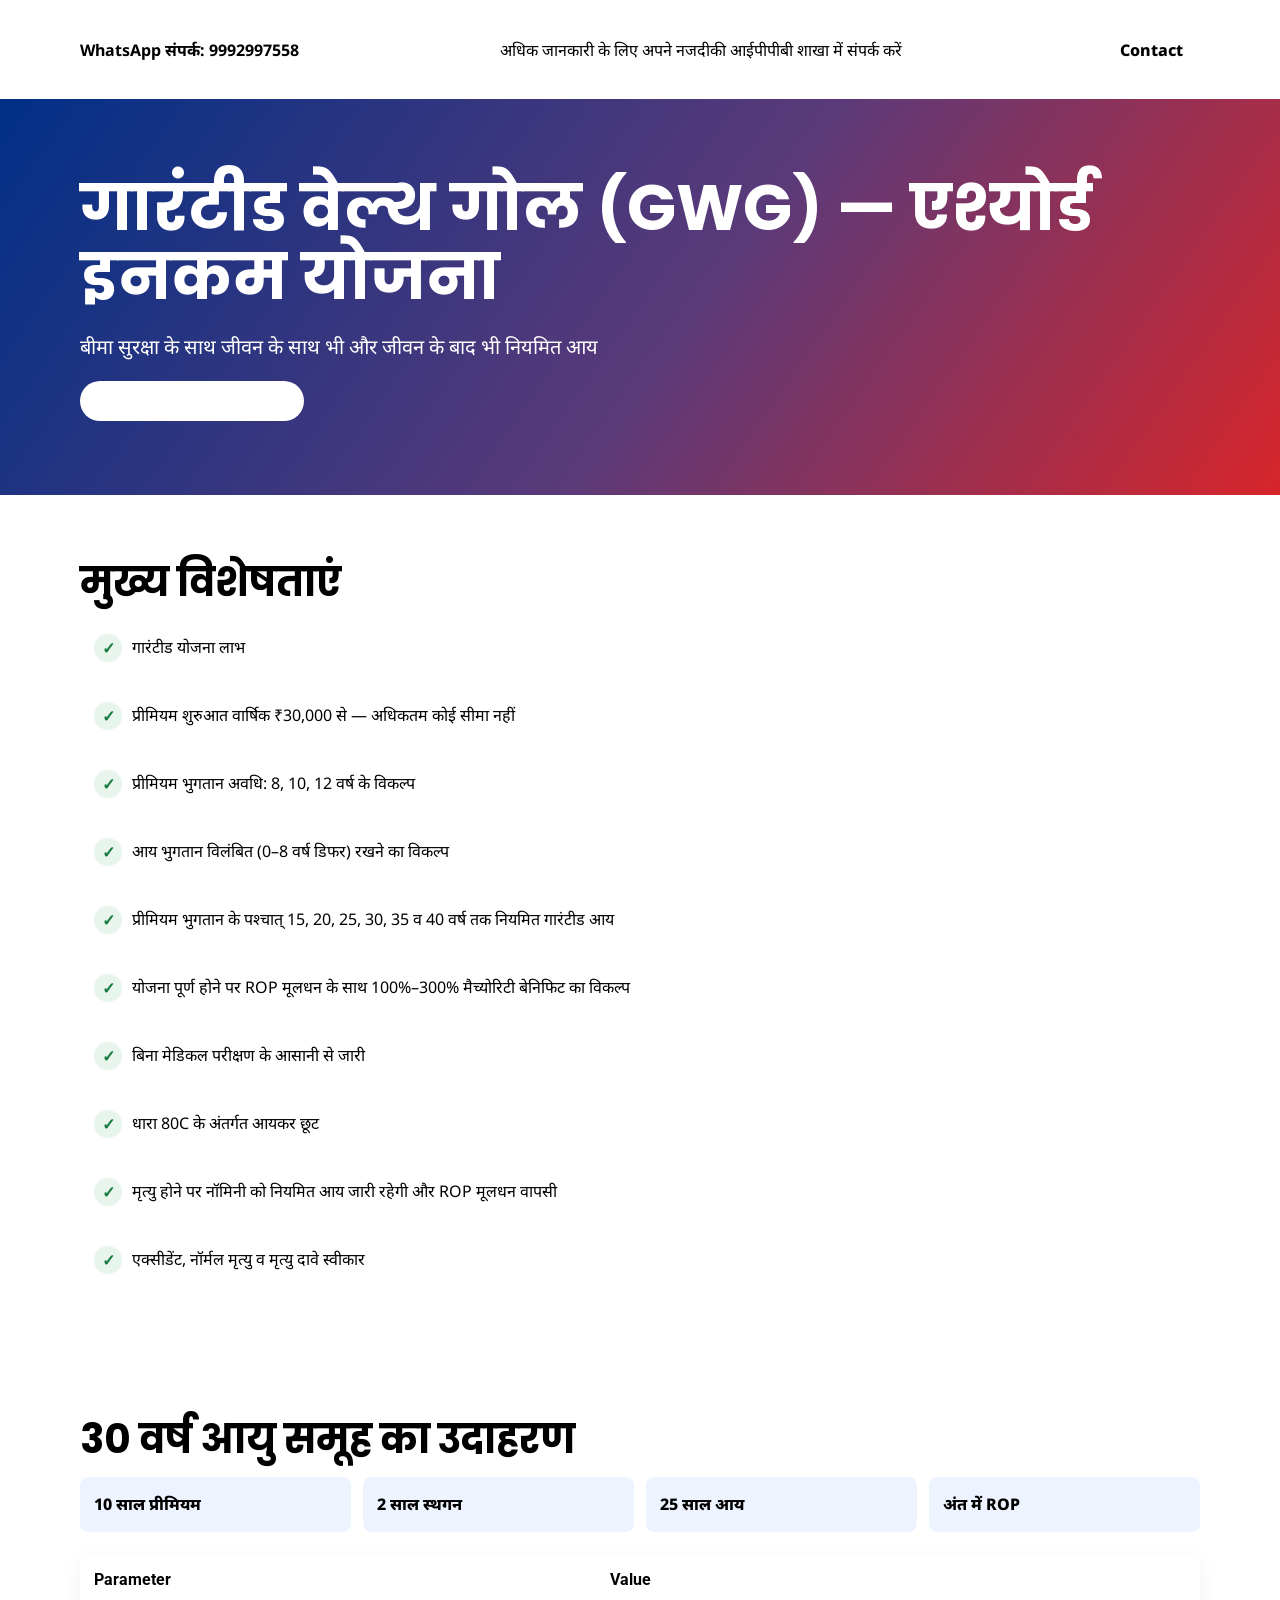
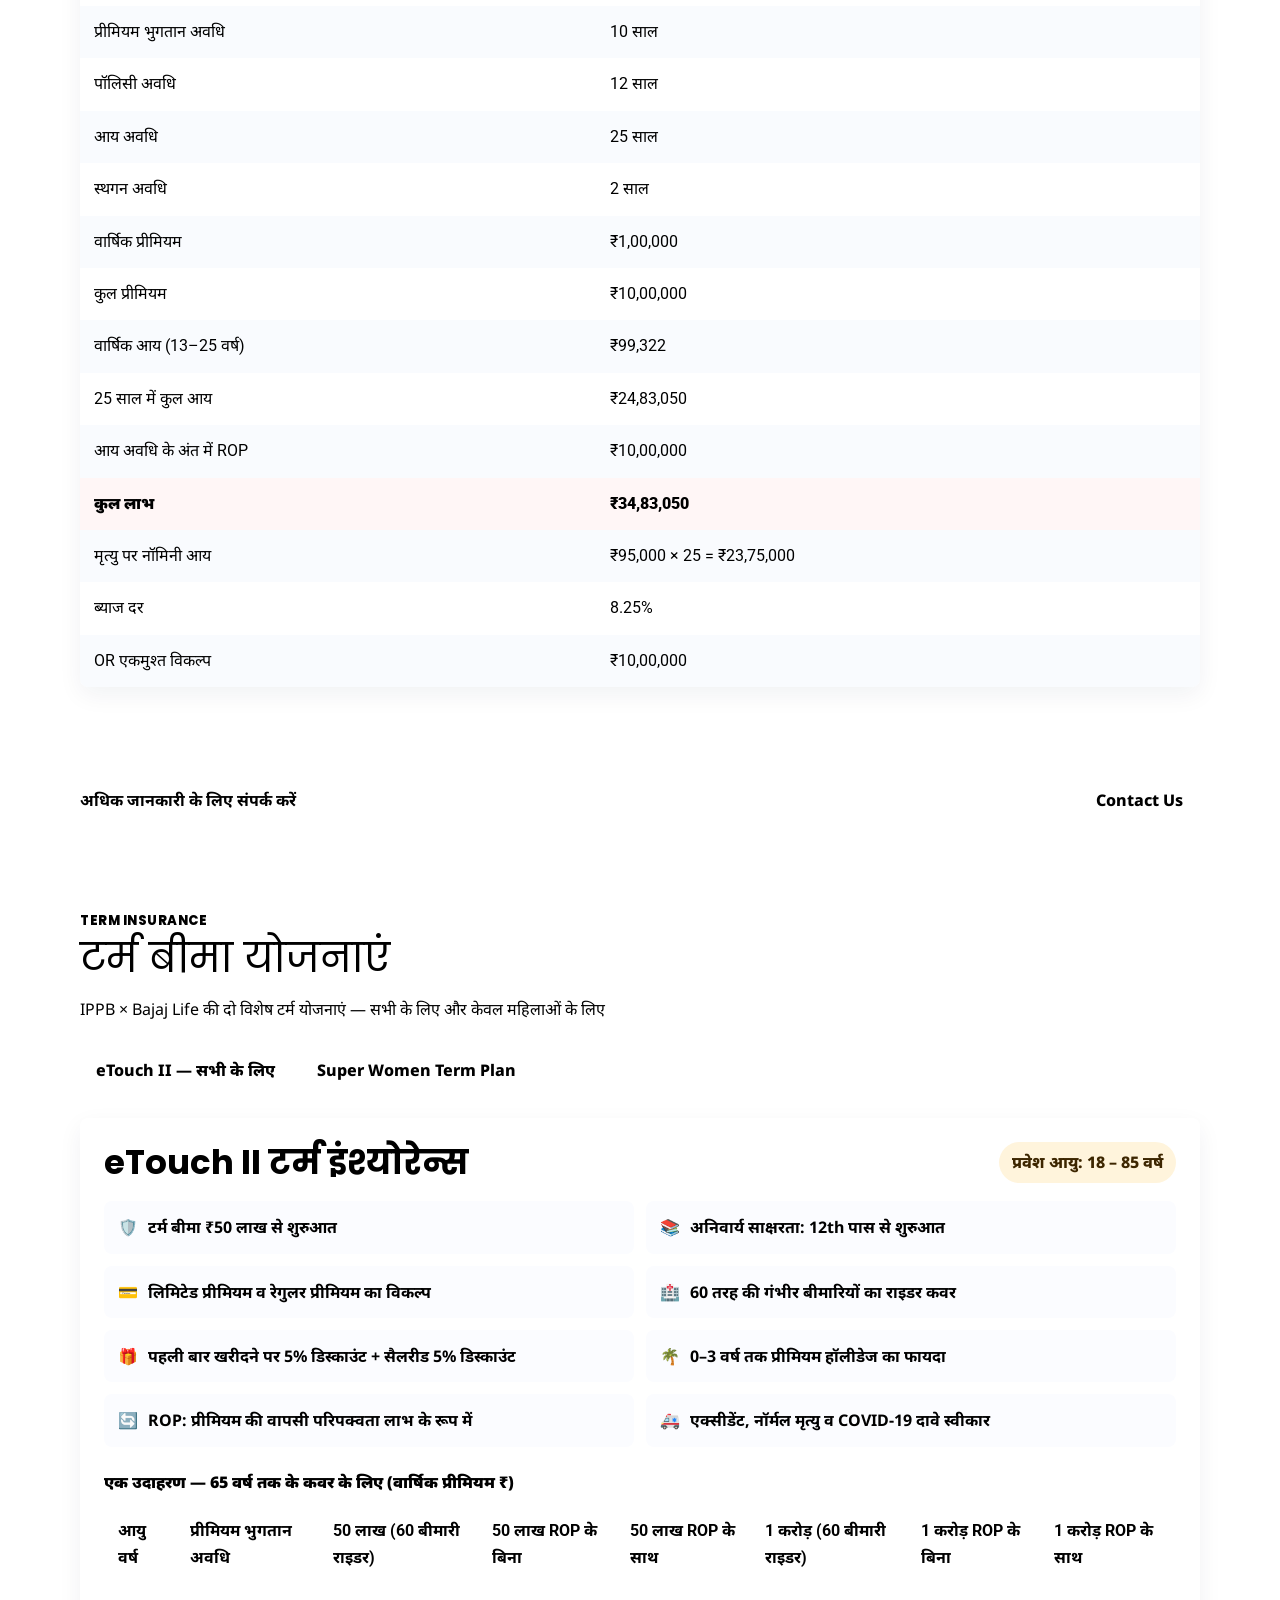
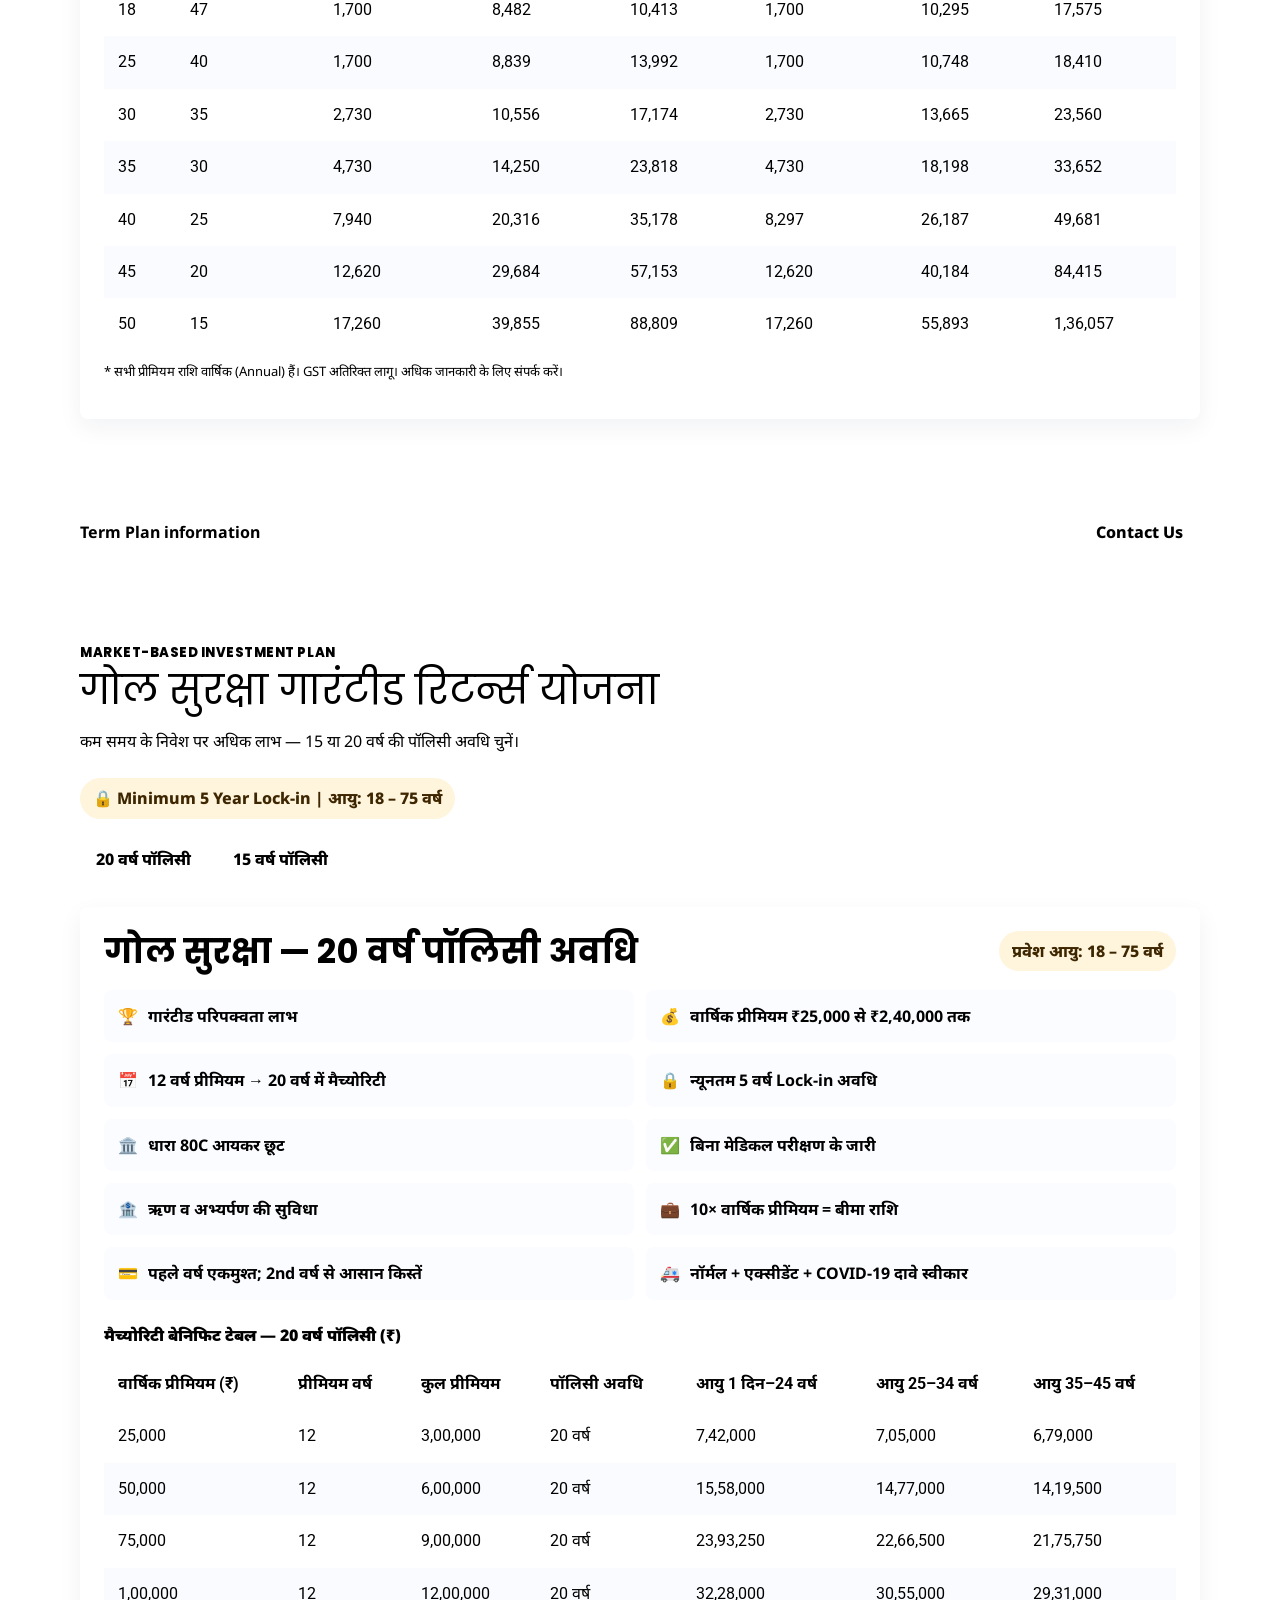
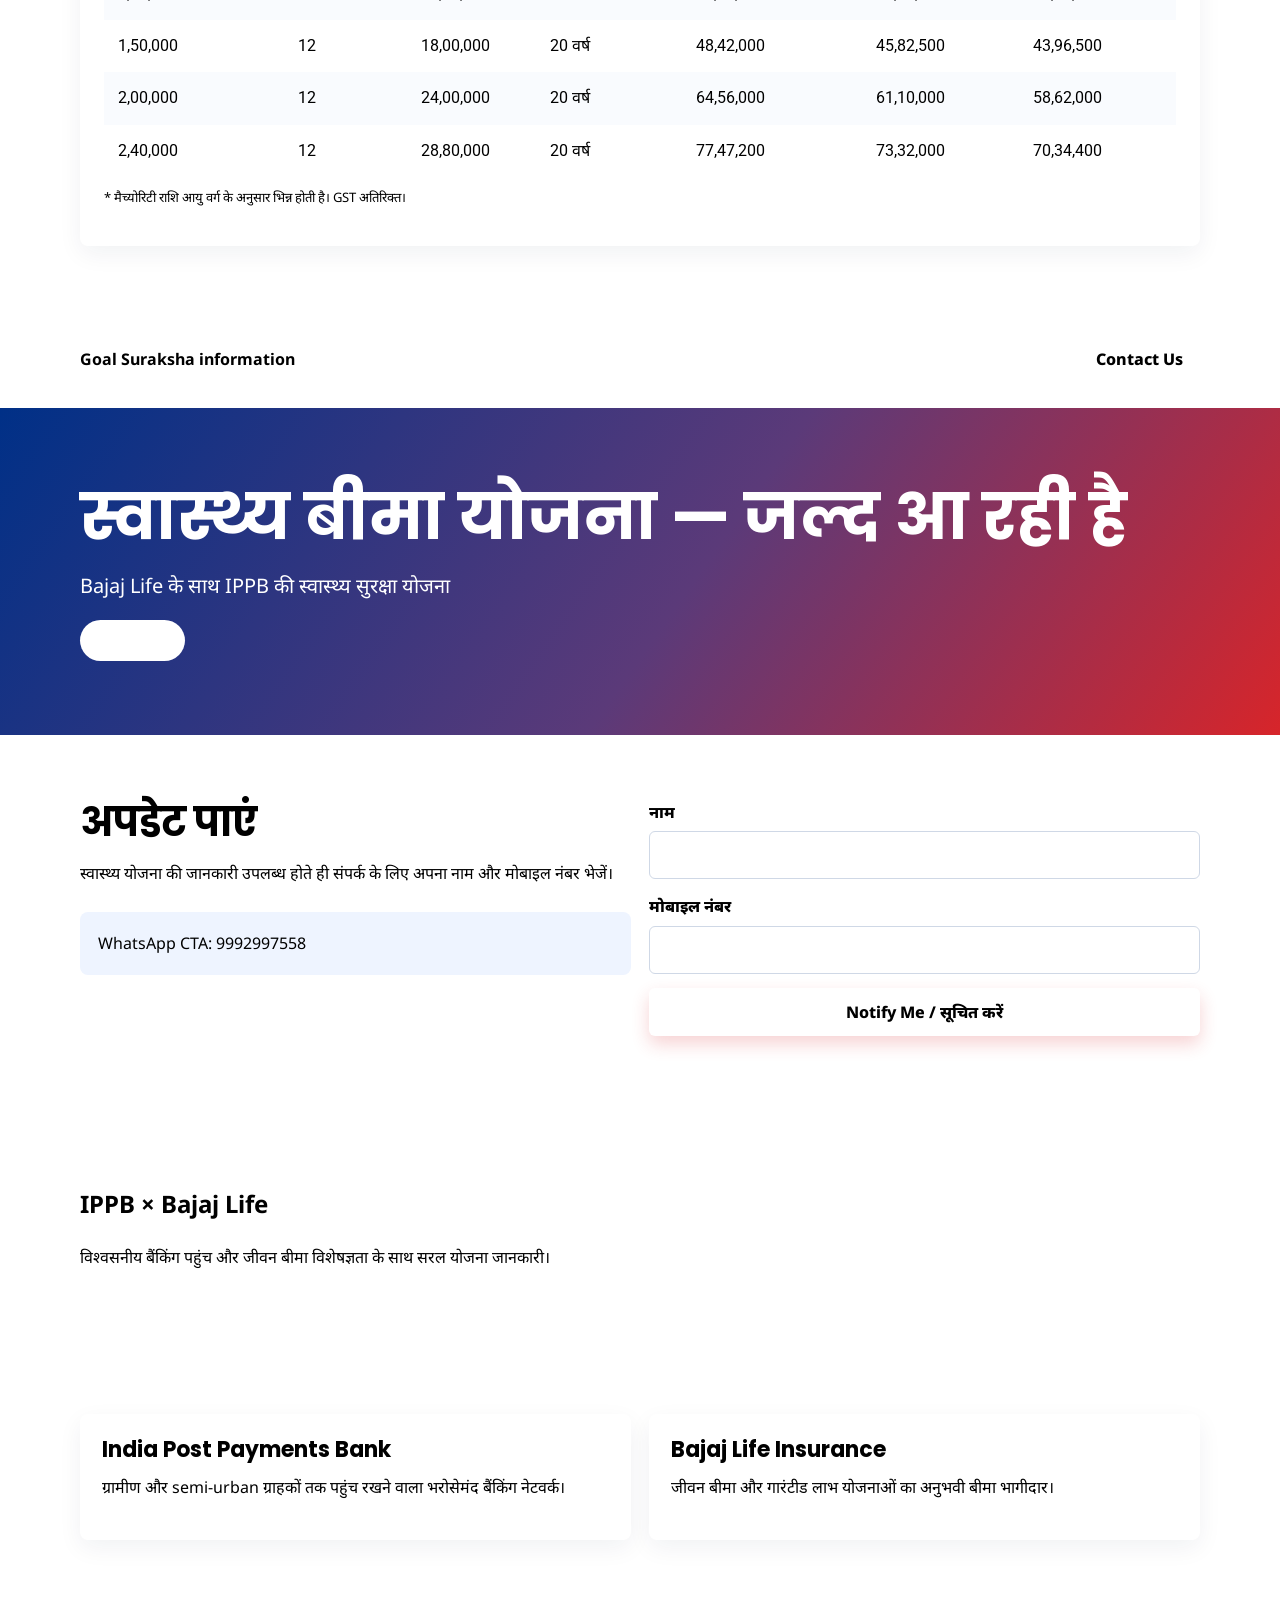
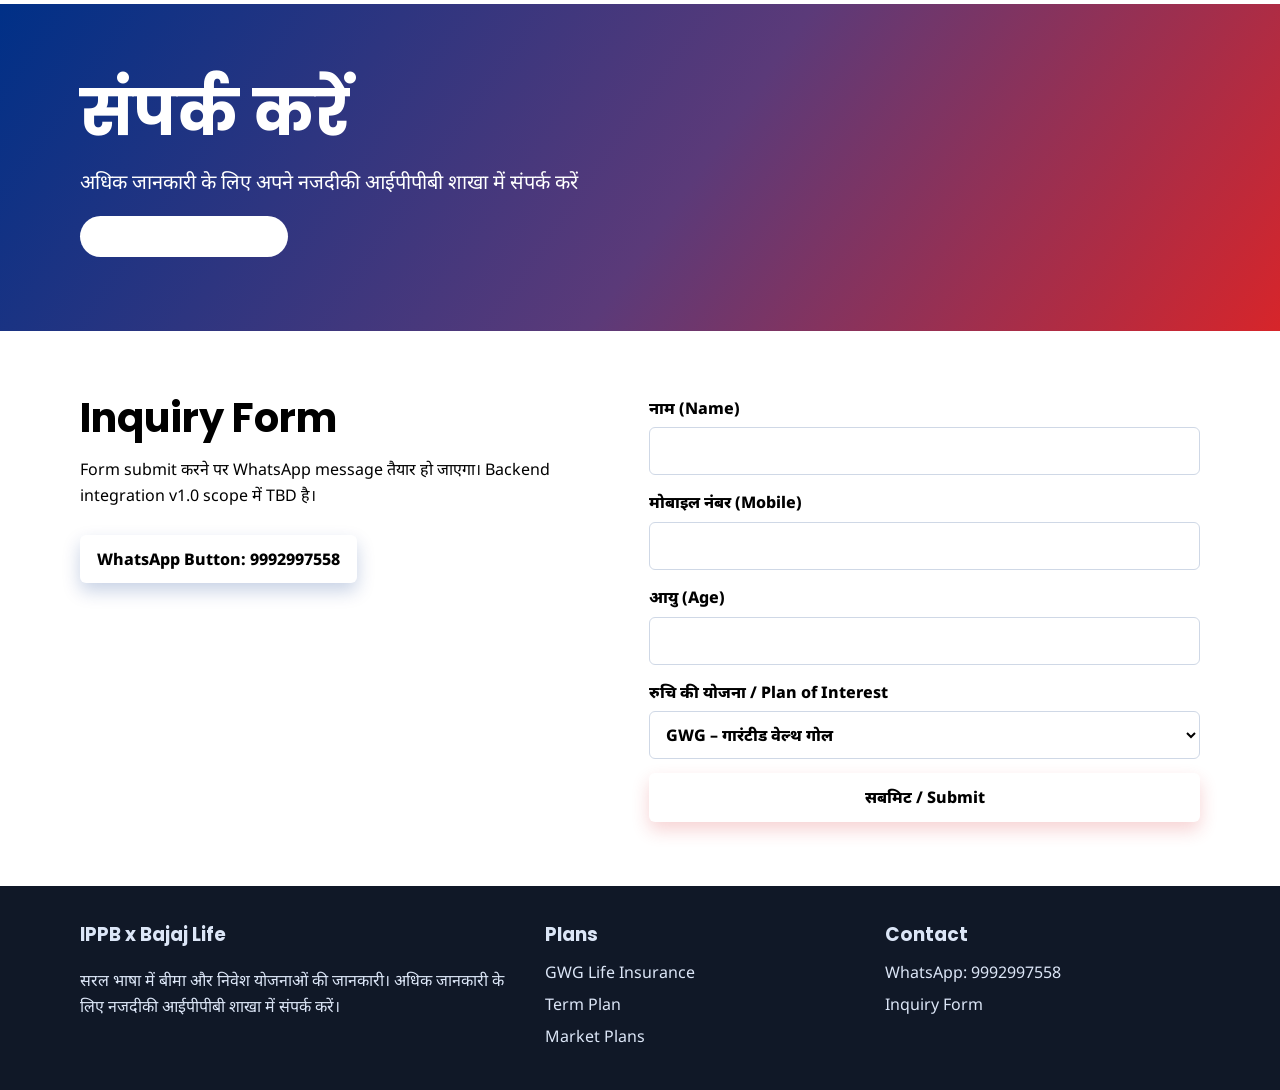
==== commit 6db0f55b: "Add files via upload" ====
--- a/index.html
+++ b/index.html
@@ -1,4 +1,4 @@
-<!doctype html>
+﻿<!doctype html>
 <html lang="hi">
 <head>
   <meta charset="utf-8">
@@ -170,6 +170,7 @@
 .contact-strip { background: var(--ippb-blue); color: var(--white); padding: 25px 18px; }
 .contact-strip .container { display: flex; align-items: center; justify-content: space-between; gap: 16px; flex-wrap: wrap; }
 .whatsapp-float { position: fixed; right: 18px; bottom: 18px; z-index: 40; width: 58px; height: 58px; border-radius: 50%; display: grid; place-items: center; background: #25d366; color: #fff; font-size: 28px; box-shadow: 0 12px 28px rgba(0,0,0,0.22); }
+.sr-only { position: absolute; width: 1px; height: 1px; padding: 0; margin: -1px; overflow: hidden; clip: rect(0,0,0,0); white-space: nowrap; border: 0; }
 .site-footer { background: #101827; color: #dce6f7; padding: 34px 18px; }
 .footer-grid { max-width: 1120px; margin: 0 auto; display: grid; grid-template-columns: 1.4fr 1fr 1fr; gap: 24px; }
 .footer-grid h3 { margin: 0 0 8px; color: var(--white); font-family: "Poppins", sans-serif; }
@@ -262,7 +263,67 @@
 @media (max-width: 900px) { .brand-lockup { min-width: 0 !important; } .ippb-img { width: 118px !important; height: 68px !important; } .bajaj-img { width: 48px !important; height: 48px !important; } .hero-art { width: 78vw; opacity: .22; right: -18vw; } .hero h1 { font-size: clamp(34px, 10vw, 56px); } }
 @media (max-width: 480px) { .bajaj-img { display: block !important; width: 38px !important; height: 38px !important; } .ippb-img { width: 92px !important; height: 54px !important; } .hero { min-height: 660px; } }
 
-  </style>
+  /* Final responsive stability layer for Android phones and desktop. */
+html, body { max-width: 100%; overflow-x: hidden; }
+img, svg { max-width: 100%; }
+.table-wrap { max-width: 100%; overflow-x: auto; -webkit-overflow-scrolling: touch; }
+.whatsapp-float { font-size: 0; text-decoration: none; }
+.whatsapp-float::before { content: "WA"; color: #fff; font: 800 15px/1 Poppins, "Noto Sans", sans-serif; letter-spacing: 0; }
+@media (min-width: 901px) {
+  .nav-toggle { display: none !important; }
+  .site-nav { position: static !important; display: flex !important; flex-direction: row !important; align-items: center; gap: 24px; padding: 0; box-shadow: none; background: transparent; }
+  .header-actions .cta { display: inline-flex !important; }
+  .header-inner { flex-wrap: nowrap; }
+}
+@media (max-width: 900px) {
+  .site-header { z-index: 100; }
+  .header-inner { display: grid; grid-template-columns: minmax(0, 1fr) auto auto; gap: 8px; align-items: center; min-height: 76px !important; padding: 9px 14px !important; }
+  .brand-lockup { min-width: 0 !important; max-width: 175px; gap: 8px !important; overflow: hidden; }
+  .ippb-img { width: 96px !important; height: 54px !important; object-fit: contain; }
+  .bajaj-img { display: block !important; width: 38px !important; height: 38px !important; object-fit: contain; }
+  .header-actions { gap: 6px; justify-content: end; }
+  .header-actions .cta { display: none !important; }
+  .lang-toggle { min-width: 42px; min-height: 40px; padding: 6px 8px; font-size: 13px; line-height: 1.1; border-radius: 6px; }
+  .nav-toggle { display: inline-flex !important; align-items: center; justify-content: center; width: 42px; min-width: 42px; height: 40px; padding: 0; position: relative; font-size: 0; line-height: 1; }
+  .nav-toggle::before { content: ""; width: 20px; height: 2px; background: #fff; border-radius: 2px; box-shadow: 0 -6px 0 #fff, 0 6px 0 #fff; }
+  .site-nav { top: 100%; left: 0; right: 0; max-height: calc(100vh - 76px); overflow-y: auto; padding: 10px 16px 16px; }
+  .site-nav a { min-height: 44px; display: flex; align-items: center; }
+  .hero { min-height: auto !important; padding: 76px 16px 58px; }
+  .hero h1 { max-width: 100%; font-size: clamp(32px, 10vw, 54px); line-height: 1.04; overflow-wrap: anywhere; }
+  .hero p { max-width: 100%; font-size: 17px; }
+  .hero-actions { display: grid; grid-template-columns: 1fr; gap: 12px; max-width: 360px; }
+  .hero-actions .btn { width: 100%; justify-content: center; min-height: 52px; }
+  .hero-art { width: 86vw !important; right: -30vw !important; bottom: 6px; opacity: .14 !important; }
+  .section { padding: 48px 0; }
+  .container { width: min(100% - 28px, 1120px); }
+  .grid.three, .grid.two, .features-grid, .footer-grid, .timeline { grid-template-columns: 1fr !important; }
+  .card, .plan-detail-block { padding: 16px; }
+  .page-hero { padding: 50px 0; }
+  .page-hero h1 { font-size: clamp(28px, 9vw, 44px); line-height: 1.1; overflow-wrap: anywhere; }
+  .badge-row { align-items: stretch; }
+  .trust-badge, .age-badge { width: 100%; text-align: center; }
+  .whatsapp-float { width: 52px; height: 52px; right: 14px; bottom: 14px; }
+}
+@media (max-width: 420px) {
+  .brand-lockup { max-width: 150px; }
+  .ippb-img { width: 84px !important; height: 48px !important; }
+  .bajaj-img { width: 34px !important; height: 34px !important; }
+  .hero { padding-top: 58px; }
+  .hero h1 { font-size: clamp(30px, 11vw, 42px); }
+  .hero-art { display: none; }
+}
+/* Tablet and compact desktop header stability. */
+@media (min-width: 901px) and (max-width: 1120px) {
+  .header-inner { flex-wrap: wrap; justify-content: center; row-gap: 10px; padding-block: 12px; }
+  .brand-lockup { min-width: 0 !important; }
+  .ippb-img { width: 118px !important; height: 68px !important; }
+  .bajaj-img { width: 44px !important; height: 44px !important; }
+  .site-nav { order: 3; width: 100%; justify-content: center; gap: 10px !important; }
+  .site-nav a { padding-inline: 8px; }
+  .header-actions { margin-left: 0; }
+  .header-actions .cta { padding: 10px 14px; }
+}
+</style>
 </head>
 <body data-lang="hi">
   <header class="site-header">
@@ -271,7 +332,7 @@
         <img class="brand-logo ippb-img" src="[data-uri]" alt="IPPB logo">
         <img class="brand-logo bajaj-img" src="[data-uri]" alt="Bajaj Life logo">
       </a>
-      <button class="nav-toggle" type="button" aria-label="मेन्यू खोलें" aria-expanded="false">?</button>
+      <button class="nav-toggle" type="button" aria-label="Menu" aria-expanded="false"><span class="sr-only">Menu</span></button>
       <nav class="site-nav" aria-label="Primary navigation">
         <a href="#home">Home</a>
         <a href="#life">Life Insurance</a>
@@ -521,7 +582,7 @@
 <section id="contact" class="page-hero"><div class="container"><h1>संपर्क करें</h1><p>अधिक जानकारी के लिए अपने नजदीकी आईपीपीबी शाखा में संपर्क करें</p><div class="badge-row"><span class="badge">WhatsApp: 9992997558</span></div></div></section><section class="section"><div class="container grid two"><div><h2 class="section-title">Inquiry Form</h2><p class="lead">Form submit करने पर WhatsApp message तैयार हो जाएगा। Backend integration v1.0 scope में TBD है।</p><a class="btn secondary" href="https://wa.me/919992997558">WhatsApp Button: 9992997558</a></div><form class="form" data-whatsapp-form><label class="field">नाम (Name)<input name="name" required></label><label class="field">मोबाइल नंबर (Mobile)<input name="mobile" inputmode="tel" required></label><label class="field">आयु (Age)<input name="age" inputmode="numeric"></label><label class="field">रुचि की योजना / Plan of Interest<select name="plan"><option>GWG – गारंटीड वेल्थ गोल</option><option>eTouch II टर्म इंश्योरेन्स</option><option>Super Women Term Plan</option><option>गोल सुरक्षा गारंटीड रिटर्न्स – 15 वर्ष</option><option>गोल सुरक्षा गारंटीड रिटर्न्स – 20 वर्ष</option><option>स्वास्थ्य बीमा योजना</option></select></label><button class="btn" type="submit">सबमिट / Submit</button></form></div></section>
   </main>
 
-  <a class="whatsapp-float" href="https://wa.me/919992997558?text=%E0%A4%A8%E0%A4%AE%E0%A4%B8%E0%A5%8D%E0%A4%A4%E0%A5%87%2C%20%E0%A4%AE%E0%A5%81%E0%A4%9D%E0%A5%87%20IPPB%20x%20Bajaj%20Life%20%E0%A4%AF%E0%A5%8B%E0%A4%9C%E0%A4%A8%E0%A4%BE%20%E0%A4%95%E0%A5%80%20%E0%A4%9C%E0%A4%BE%E0%A4%A8%E0%A4%95%E0%A4%BE%E0%A4%B0%E0%A5%80%20%E0%A4%9A%E0%A4%BE%E0%A4%B9%E0%A4%BF%E0%A4%8F%E0%A5%A4" aria-label="WhatsApp पर संपर्क करें">?</a>
+  <a class="whatsapp-float" href="https://wa.me/919992997558?text=%E0%A4%A8%E0%A4%AE%E0%A4%B8%E0%A5%8D%E0%A4%A4%E0%A5%87%2C%20%E0%A4%AE%E0%A5%81%E0%A4%9D%E0%A5%87%20IPPB%20x%20Bajaj%20Life%20%E0%A4%AF%E0%A5%8B%E0%A4%9C%E0%A4%A8%E0%A4%BE%20%E0%A4%95%E0%A5%80%20%E0%A4%9C%E0%A4%BE%E0%A4%A8%E0%A4%95%E0%A4%BE%E0%A4%B0%E0%A5%80%20%E0%A4%9A%E0%A4%BE%E0%A4%B9%E0%A4%BF%E0%A4%8F%E0%A5%A4" aria-label="WhatsApp contact"><span class="sr-only">WhatsApp</span></a>
 
   <footer class="site-footer">
     <div class="footer-grid">
@@ -588,3 +649,7 @@
   </script>
 </body>
 </html>
+
+
+
+
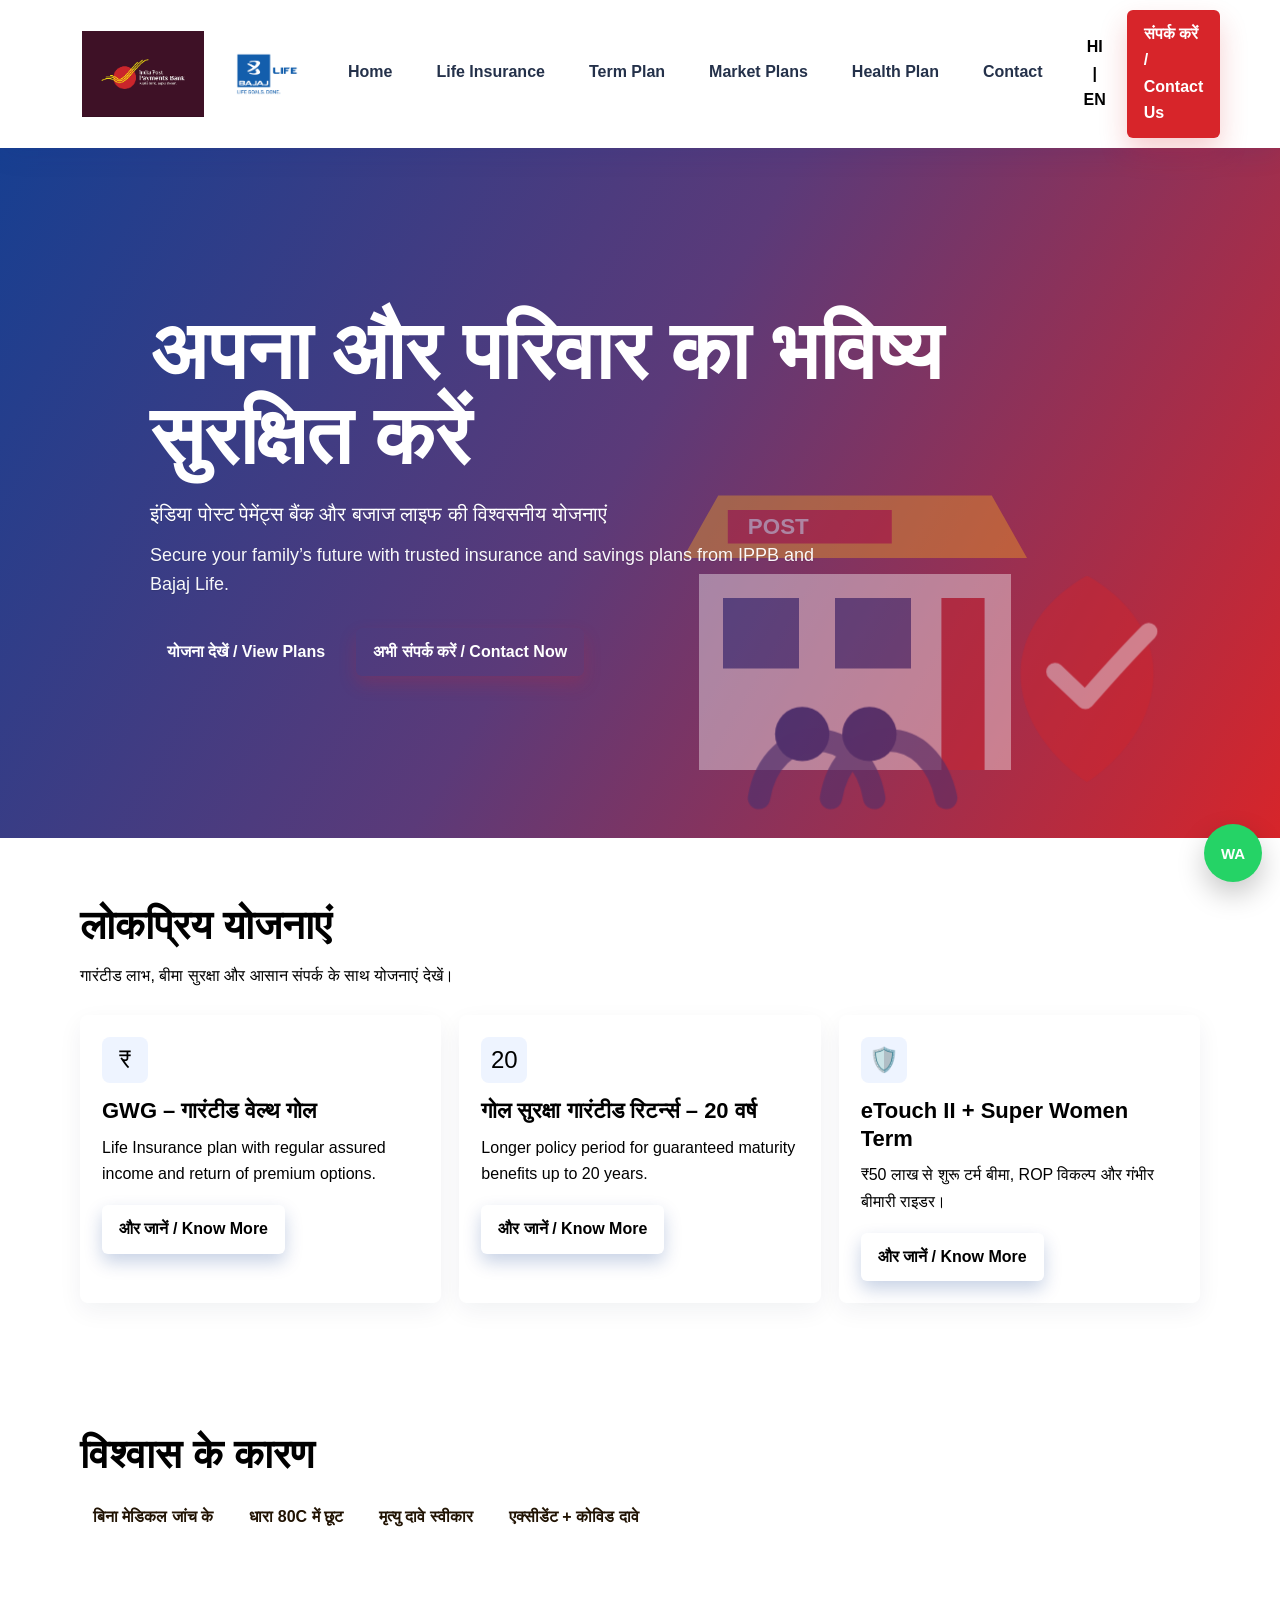
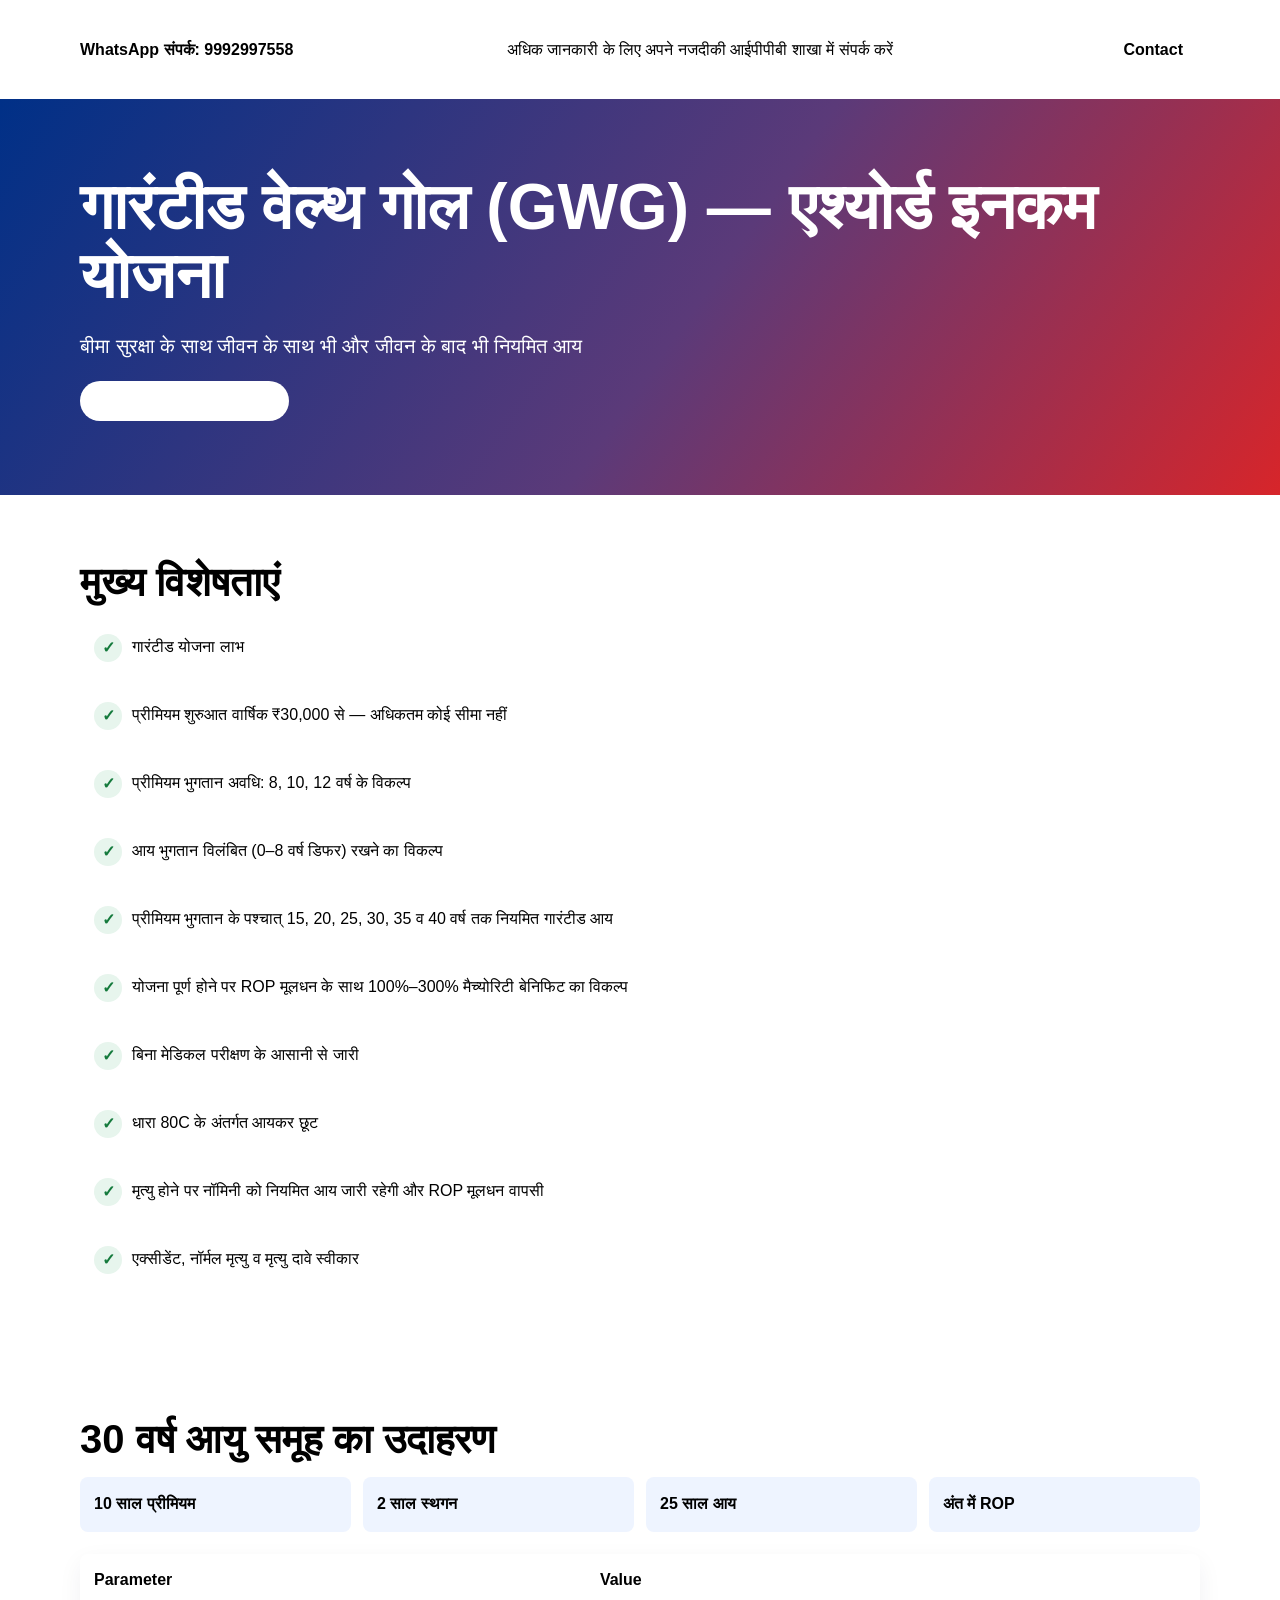
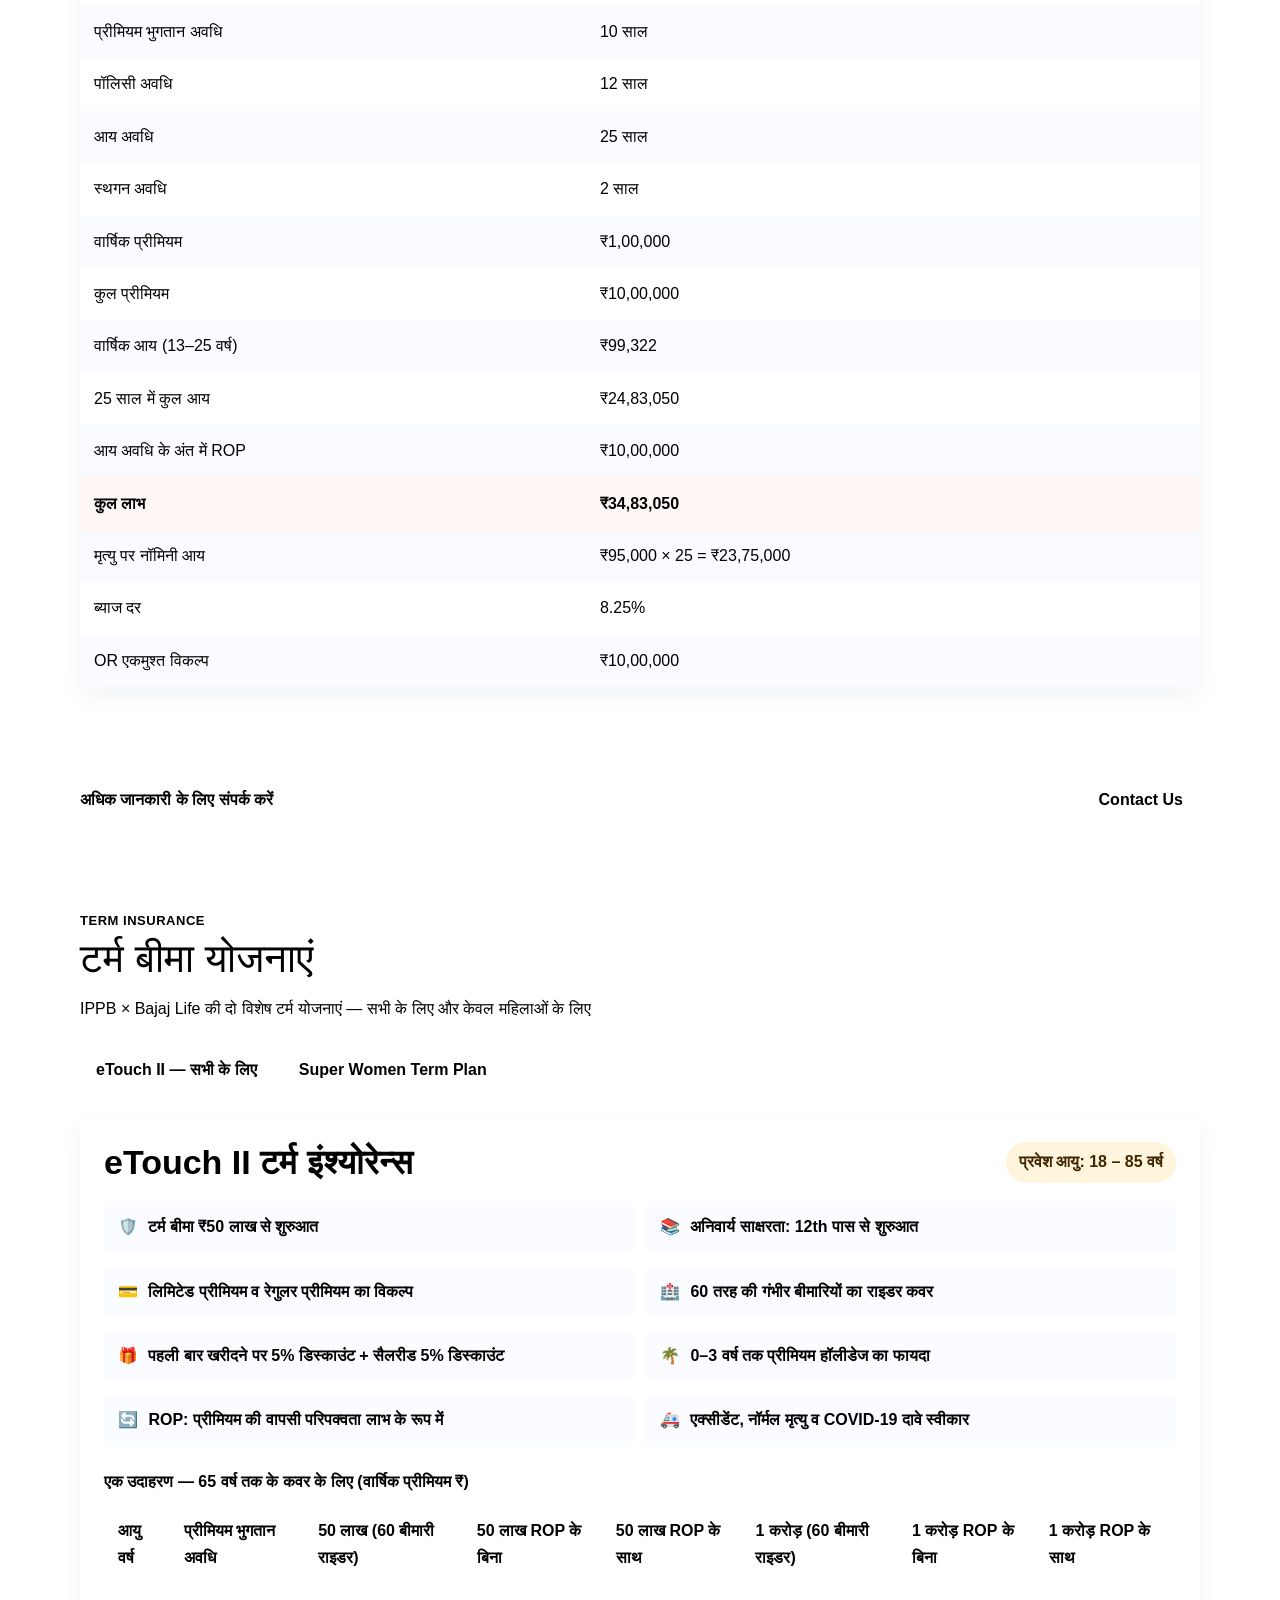
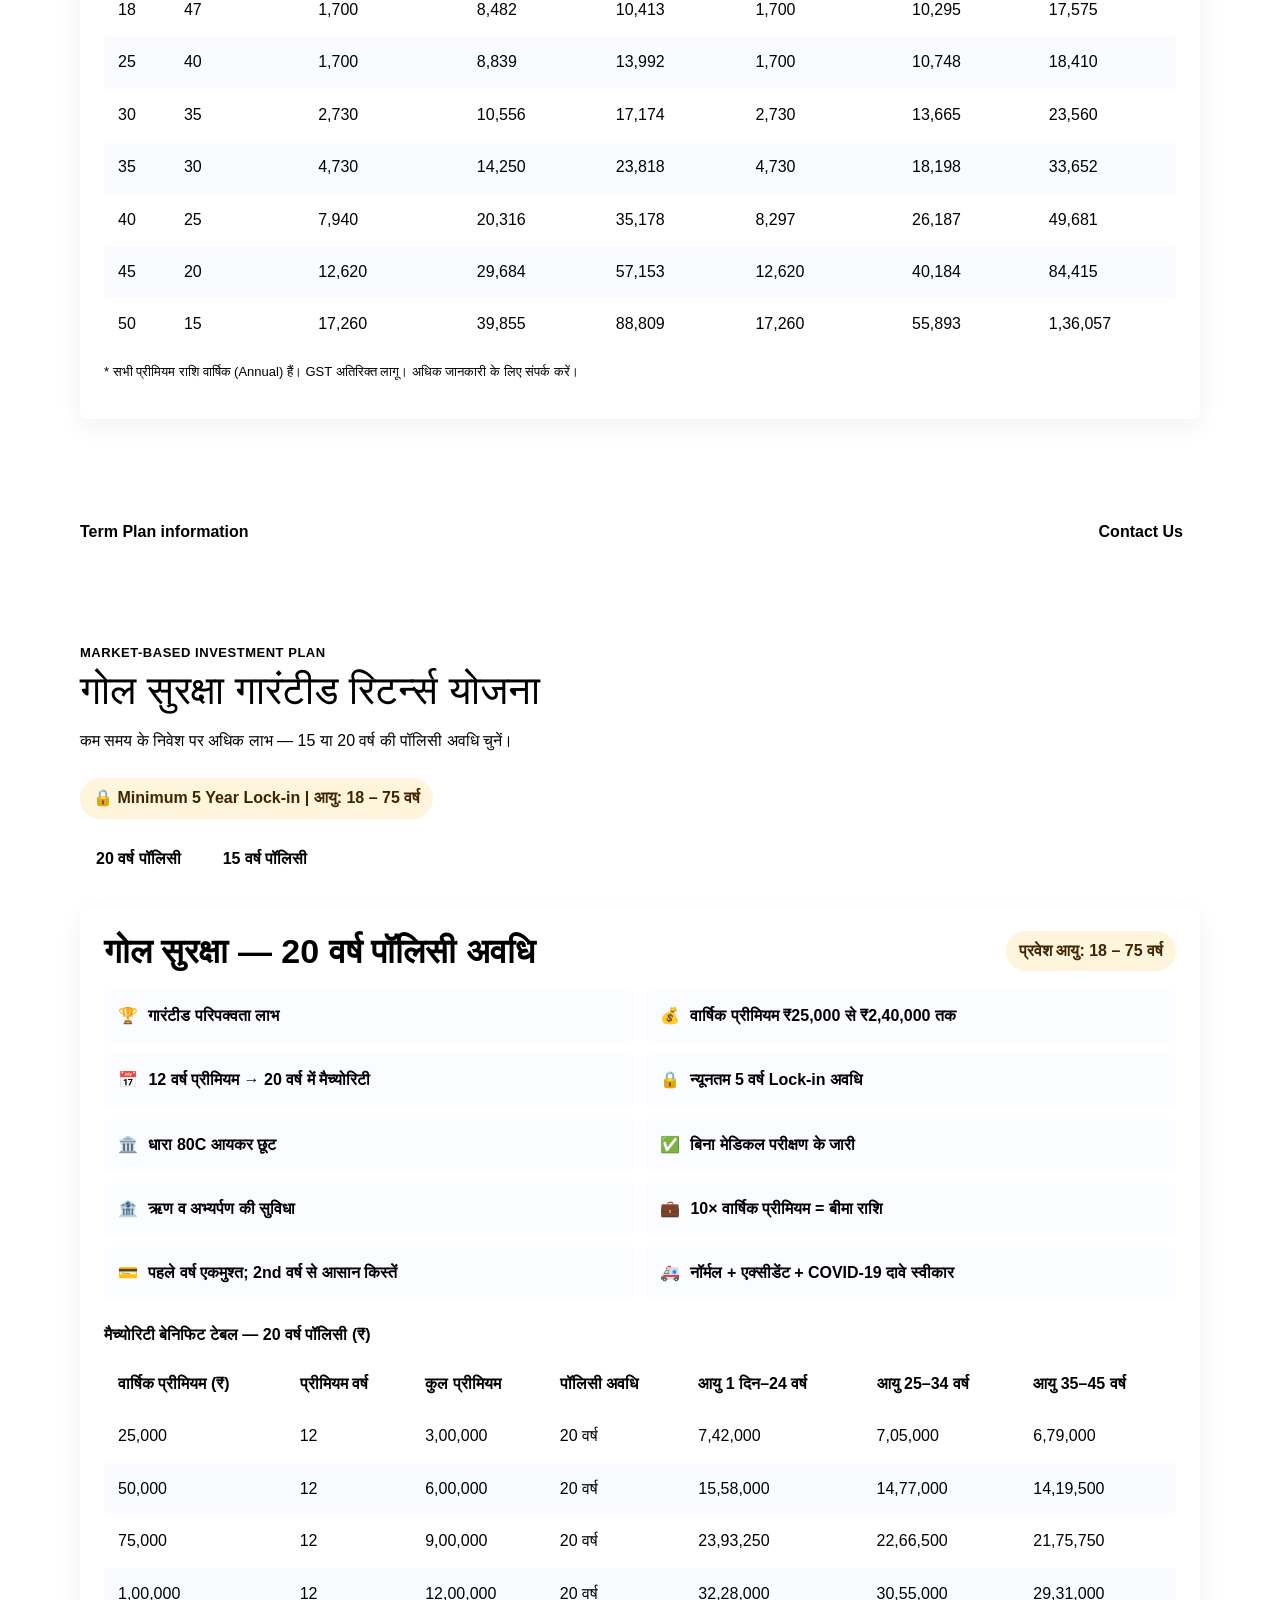
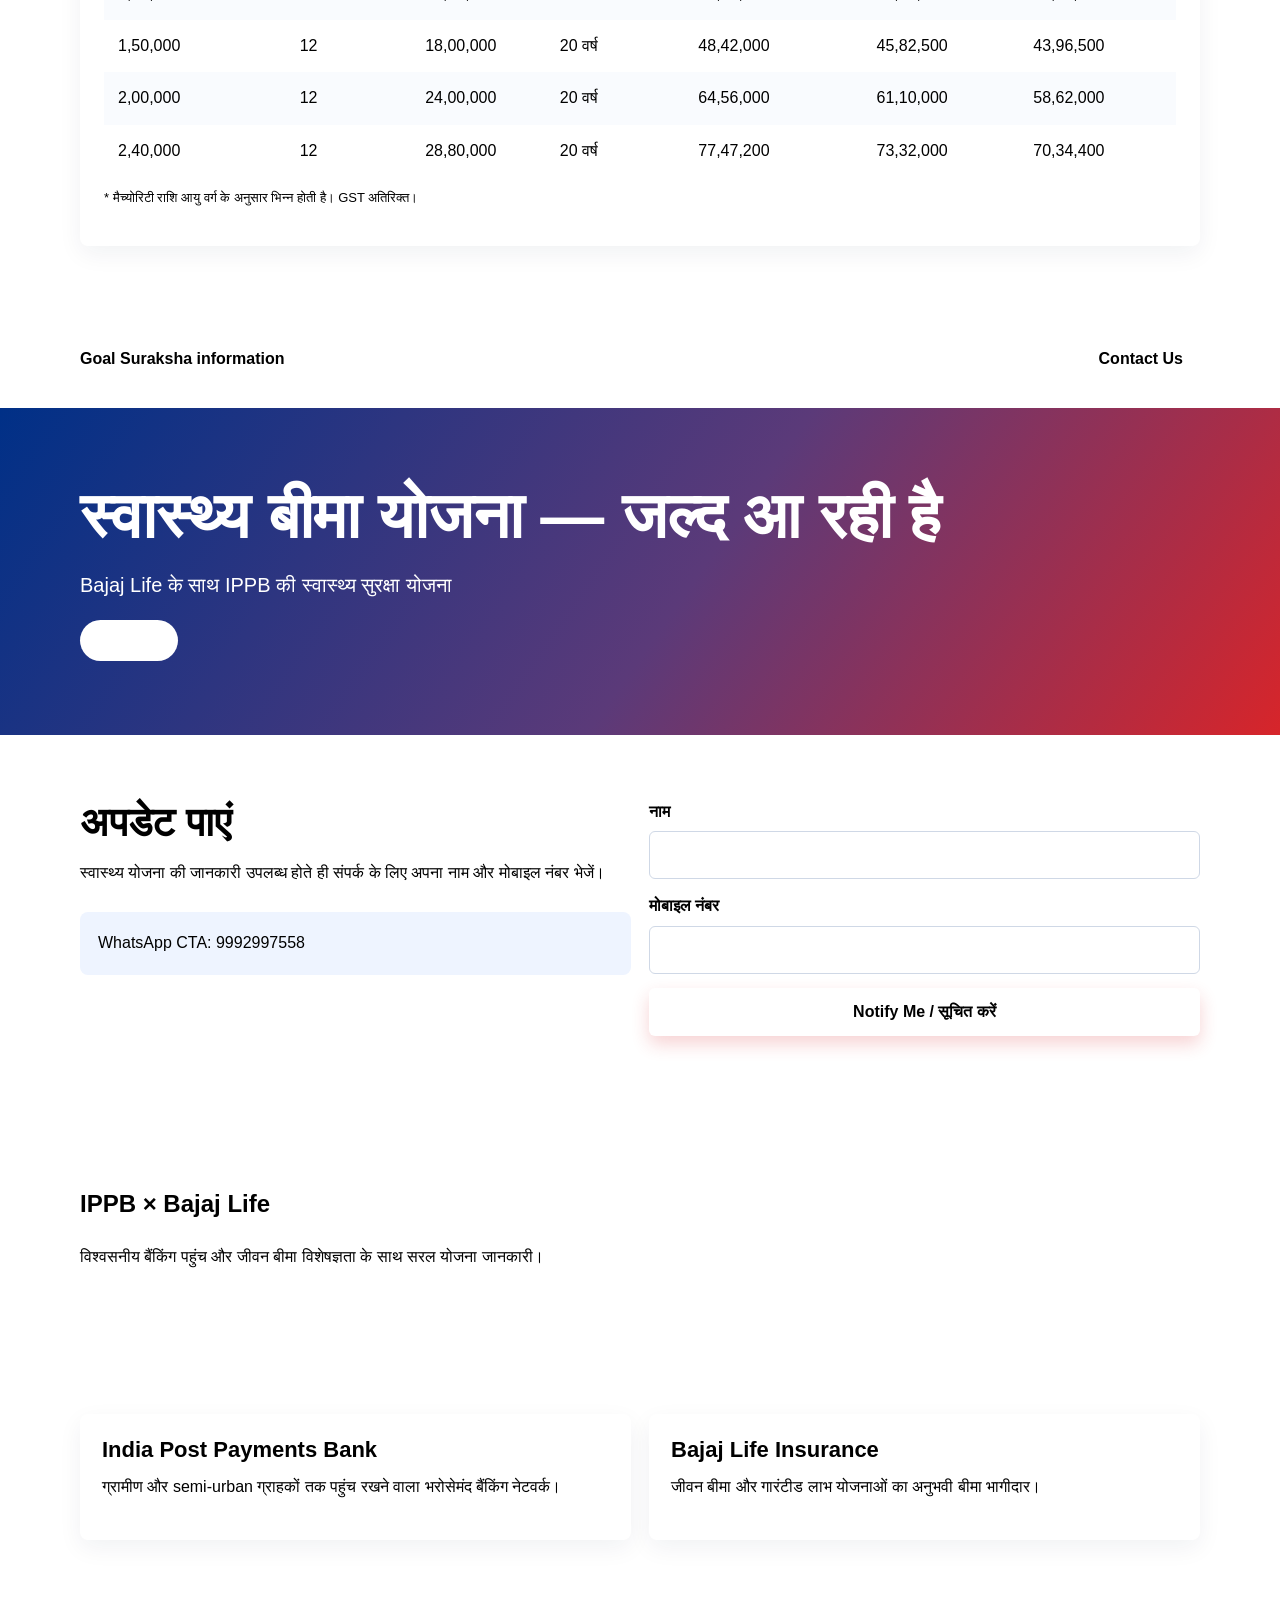
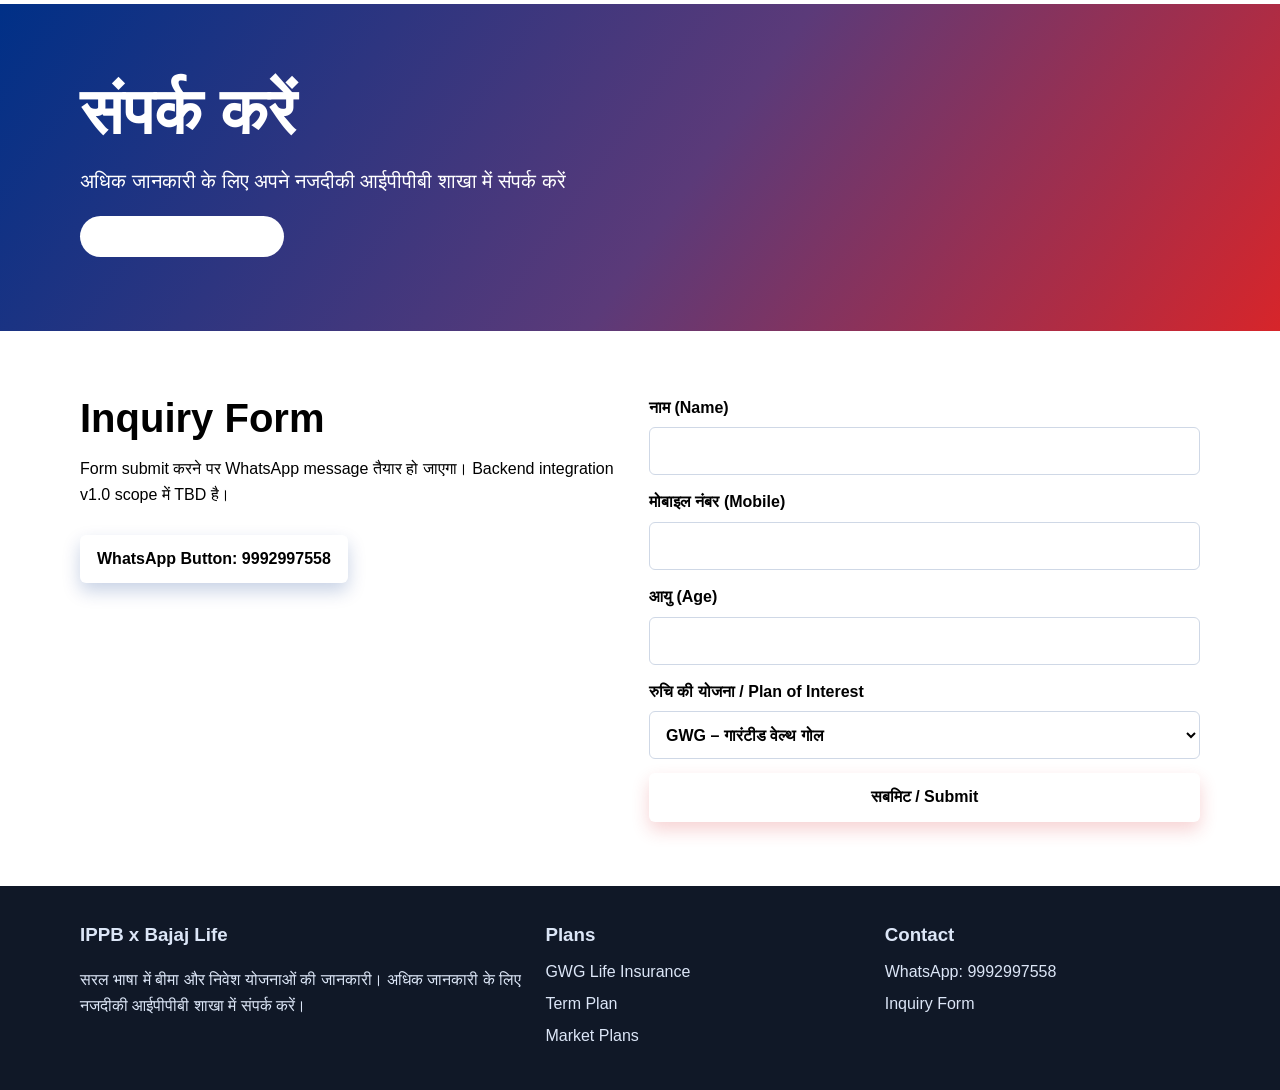
==== commit 0e79ac57: "Add files via upload" ====
--- a/index.html
+++ b/index.html
@@ -3,13 +3,49 @@
 <head>
   <meta charset="utf-8">
   <meta name="viewport" content="width=device-width, initial-scale=1">
-  <title>IPPB x Bajaj Life Insurance Plans</title>
-  <meta name="description" content="IPPB और Bajaj Life की गारंटीड बीमा और निवेश योजनाएं।">
-  <link rel="preconnect" href="https://fonts.googleapis.com">
-  <link rel="preconnect" href="https://fonts.gstatic.com" crossorigin>
-  <link href="https://fonts.googleapis.com/css2?family=Noto+Sans+Devanagari:wght@400;600;700;800&family=Noto+Sans:wght@400;600;700;800&family=Poppins:wght@700;800&family=Roboto:wght@400;700&display=swap" rel="stylesheet">
-  <script type="application/ld+json">{"@context":"https://schema.org","@type":"InsuranceAgency","name":"IPPB x Bajaj Life Insurance Plans","telephone":"+919992997558","areaServed":"India","brand":["India Post Payments Bank","Bajaj Life Insurance"]}</script>
-  <style>
+  <title>IPPB Insurance Plans | Bajaj Allianz Life | Vikram Singh | 9992997558</title>
+
+  <!-- Primary SEO -->
+  <meta name="description" content="IPPB Authorized Agent Vikram Singh - Bajaj Allianz Life Insurance Plans. GWG Guaranteed Wealth Goal, eTouch Term Plan, Goal Suraksha. Call 9992997558">
+  <meta name="keywords" content="IPPB insurance, Bajaj Allianz life insurance, guaranteed return plan, term insurance, GWG plan, India Post insurance, बीमा योजना, गारंटीड रिटर्न, जीवन बीमा, टर्म प्लान, IPPB agent Delhi">
+  <meta name="author" content="Vikram Singh - IPPB Authorized Agent">
+  <meta name="robots" content="index, follow">
+  <meta name="language" content="Hindi, English">
+  <link rel="canonical" href="https://vikrambima.in">
+
+  <!-- Open Graph (WhatsApp/Facebook preview) -->
+  <meta property="og:title" content="IPPB × Bajaj Allianz Life Insurance | Vikram Singh">
+  <meta property="og:description" content="गारंटीड रिटर्न बीमा योजनाएं। GWG, eTouch II, Goal Suraksha। Call: 9992997558">
+  <meta property="og:url" content="https://vikrambima.in">
+  <meta property="og:type" content="website">
+  <meta property="og:locale" content="hi_IN">
+
+  <!-- Twitter Card -->
+  <meta name="twitter:card" content="summary">
+  <meta name="twitter:title" content="IPPB Insurance Plans | Vikram Singh">
+  <meta name="twitter:description" content="Guaranteed Return Insurance Plans">
+
+  <!-- Schema Markup (Most Important for Local SEO) -->
+  <script type="application/ld+json">
+  {
+    "@context": "https://schema.org",
+    "@type": "InsuranceAgency",
+    "name": "Vikram Singh - IPPB Authorized Insurance Agent",
+    "description": "IPPB Authorized Agent offering Bajaj Allianz Life Insurance Plans",
+    "telephone": "+919992997558",
+    "url": "https://vikrambima.in",
+    "address": {
+      "@type": "PostalAddress",
+      "addressCountry": "IN",
+      "addressRegion": "Delhi"
+    },
+    "openingHours": "Mo-Sa 09:00-19:00",
+    "priceRange": "₹₹",
+    "sameAs": [
+      "https://wa.me/919992997558"
+    ]
+  }
+  </script><style>
 ﻿:root {
   --ippb-red: #d7252a;
   --ippb-blue: #003087;
@@ -324,6 +360,14 @@
   .header-actions .cta { padding: 10px 14px; }
 }
 </style>
+<!-- Replace G-B154QX1L18 with my actual Measurement ID -->
+<script async src="https://www.googletagmanager.com/gtag/js?id=G-B154QX1L18"></script>
+<script>
+  window.dataLayer = window.dataLayer || [];
+  function gtag(){dataLayer.push(arguments);}
+  gtag('js', new Date());
+  gtag('config', 'G-B154QX1L18');
+</script>
 </head>
 <body data-lang="hi">
   <header class="site-header">
@@ -593,6 +637,28 @@
   </footer>
 
   <script>
+function trackAnalyticsEvent(eventName, eventCategory, eventLabel) {
+  if (typeof window.gtag === "function") {
+    window.gtag("event", eventName, {
+      event_category: eventCategory,
+      event_label: eventLabel
+    });
+  }
+}
+
+function trackPlanView(planName) {
+  trackAnalyticsEvent("plan_view", "Interest", planName);
+}
+
+function getTabLabel(name) {
+  const labels = {
+    etouch: "eTouch II",
+    women: "Super Women Term Plan",
+    g15: "Goal Suraksha 15yr",
+    g20: "Goal Suraksha 20yr"
+  };
+  return labels[name] || name;
+}
 ﻿document.addEventListener("DOMContentLoaded", () => {
   const body = document.body;
   const nav = document.querySelector(".site-nav");
@@ -615,9 +681,27 @@
     langButton.textContent = next === "hi" ? "HI | EN" : "EN | HI";
   });
 
+  document.querySelectorAll('a[href*="wa.me"]').forEach((link) => {
+    link.addEventListener("click", () => {
+      trackAnalyticsEvent("whatsapp_click", "Enquiry", "WhatsApp Button");
+    });
+  });
+
+  const heroContactButton = document.querySelector('.hero-actions .btn[href="#contact"]');
+  heroContactButton?.addEventListener("click", () => {
+    trackAnalyticsEvent("whatsapp_click", "Enquiry", "WhatsApp Button");
+  });
+
+  document.querySelectorAll('.grid.three .card a.btn.secondary').forEach((button) => {
+    button.addEventListener("click", () => {
+      const title = button.closest(".card")?.querySelector("h3")?.textContent?.trim() || "Plan Name Here";
+      trackPlanView(title);
+    });
+  });
   document.querySelectorAll("form[data-whatsapp-form]").forEach((form) => {
     form.addEventListener("submit", (event) => {
       event.preventDefault();
+      trackAnalyticsEvent("form_submit", "Enquiry", "Contact Form");
       const data = new FormData(form);
       const message = [
         "नमस्ते, मुझे IPPB x Bajaj Life योजना की जानकारी चाहिए।",
@@ -634,6 +718,7 @@
 window.showTab = function showTab(name) {
   const target = document.getElementById(`tab-${name}`);
   if (!target) return;
+  trackPlanView(getTabLabel(name));
   const group = target.parentElement;
   if (group) {
     group.querySelectorAll('.tab-content').forEach((item) => item.classList.remove('active'));
@@ -653,3 +738,7 @@
 
 
 
+
+
+
+
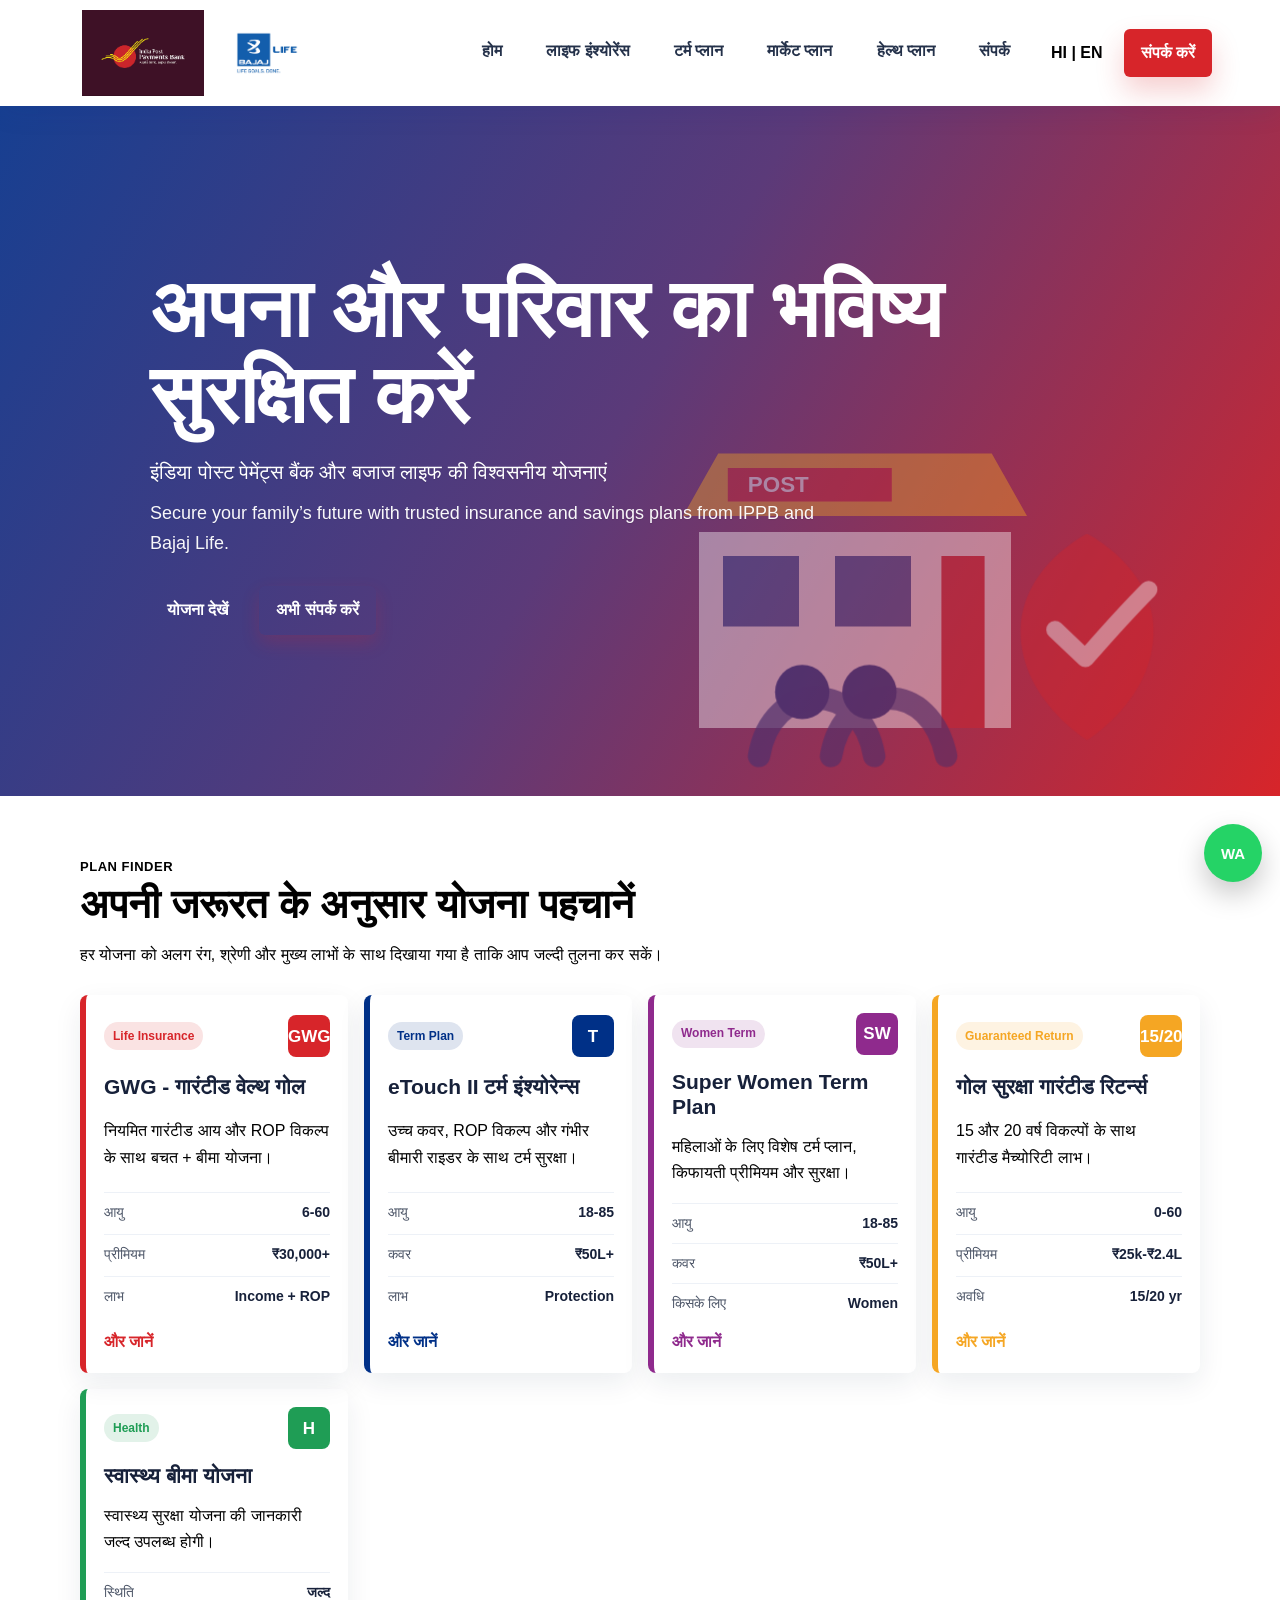
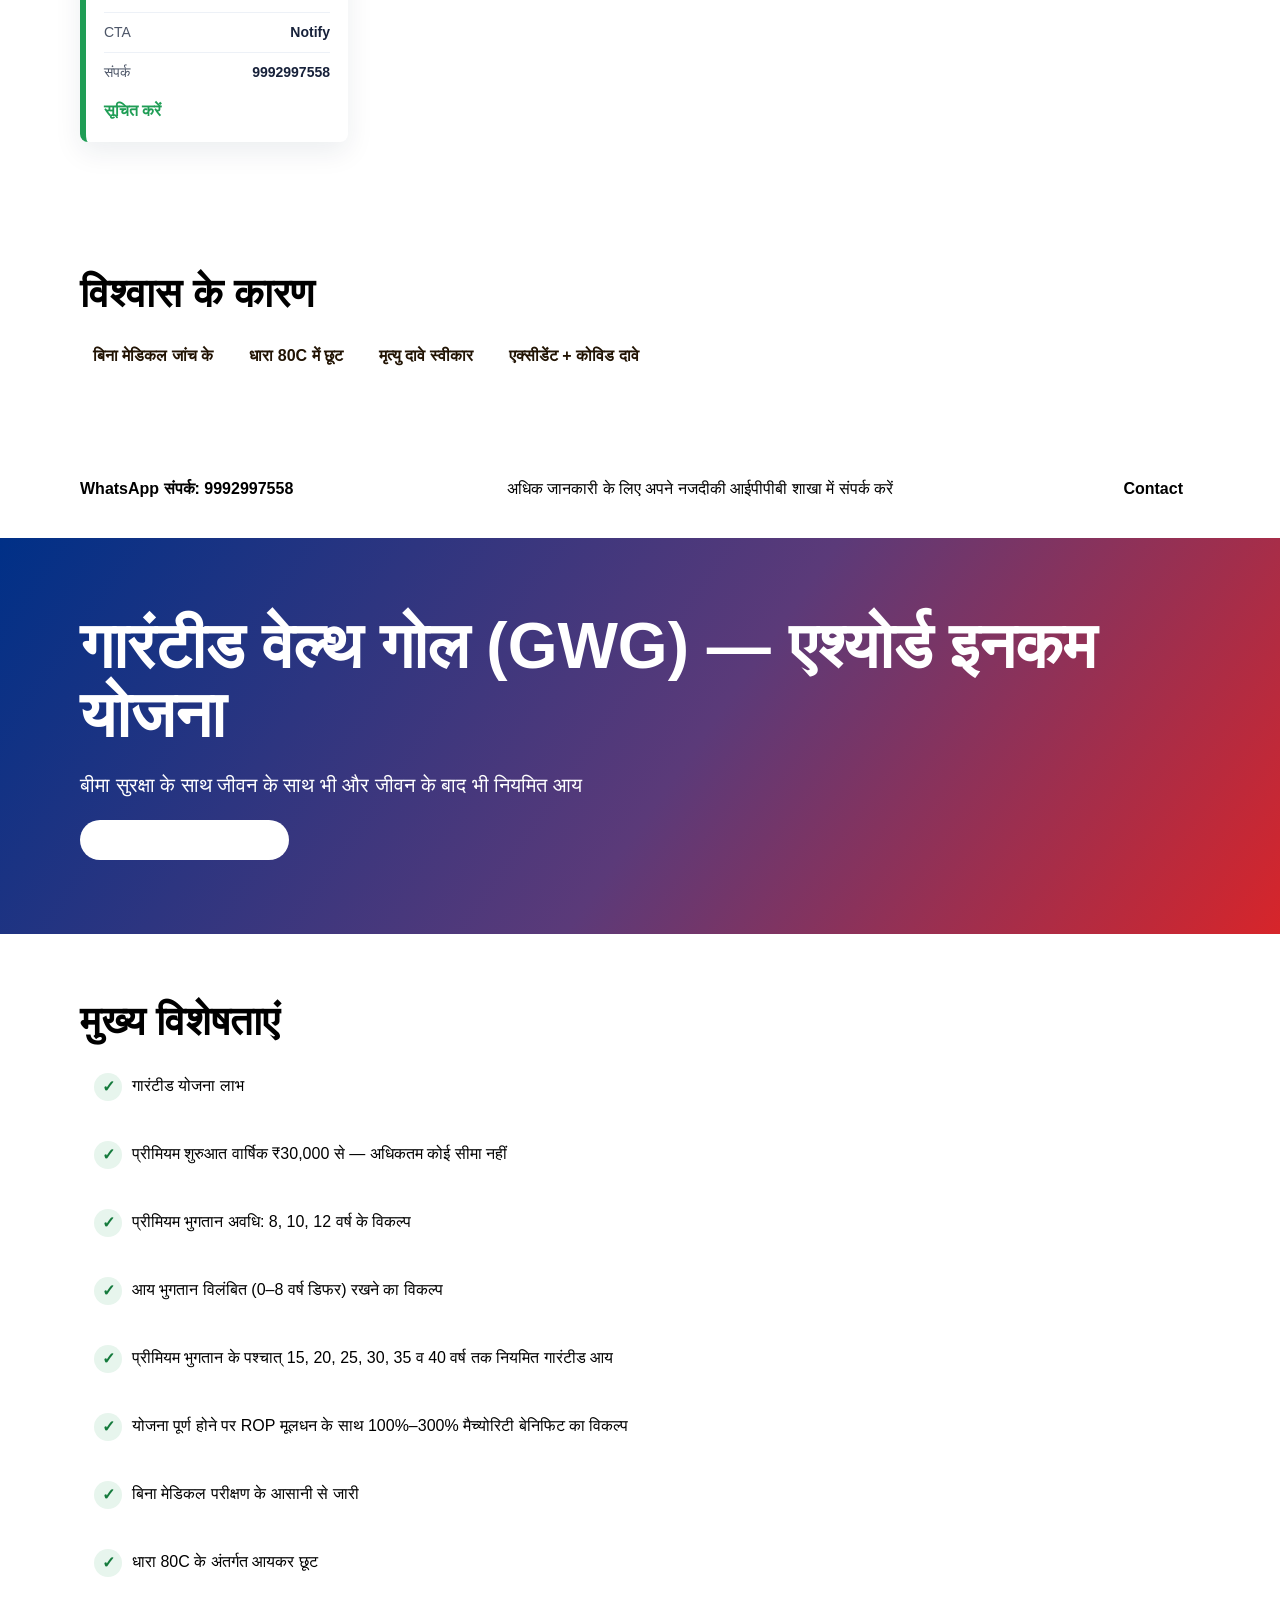
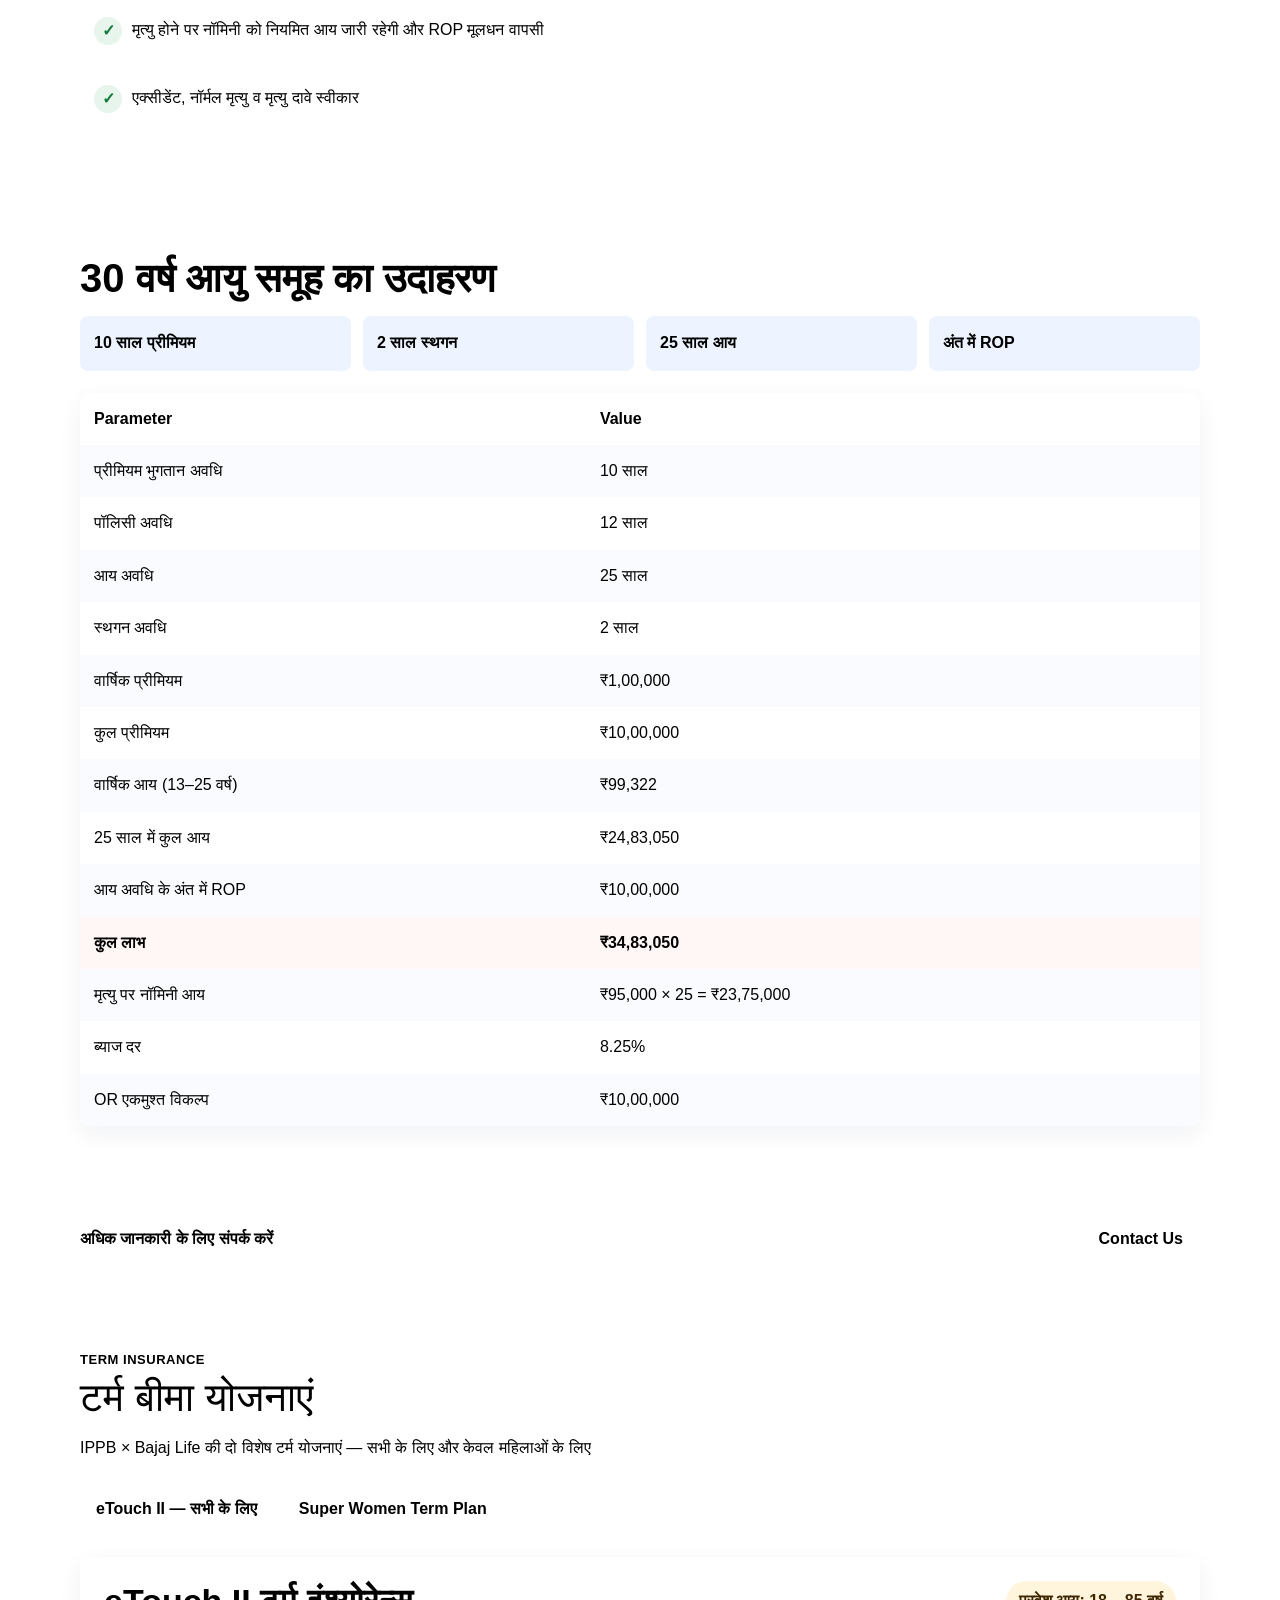
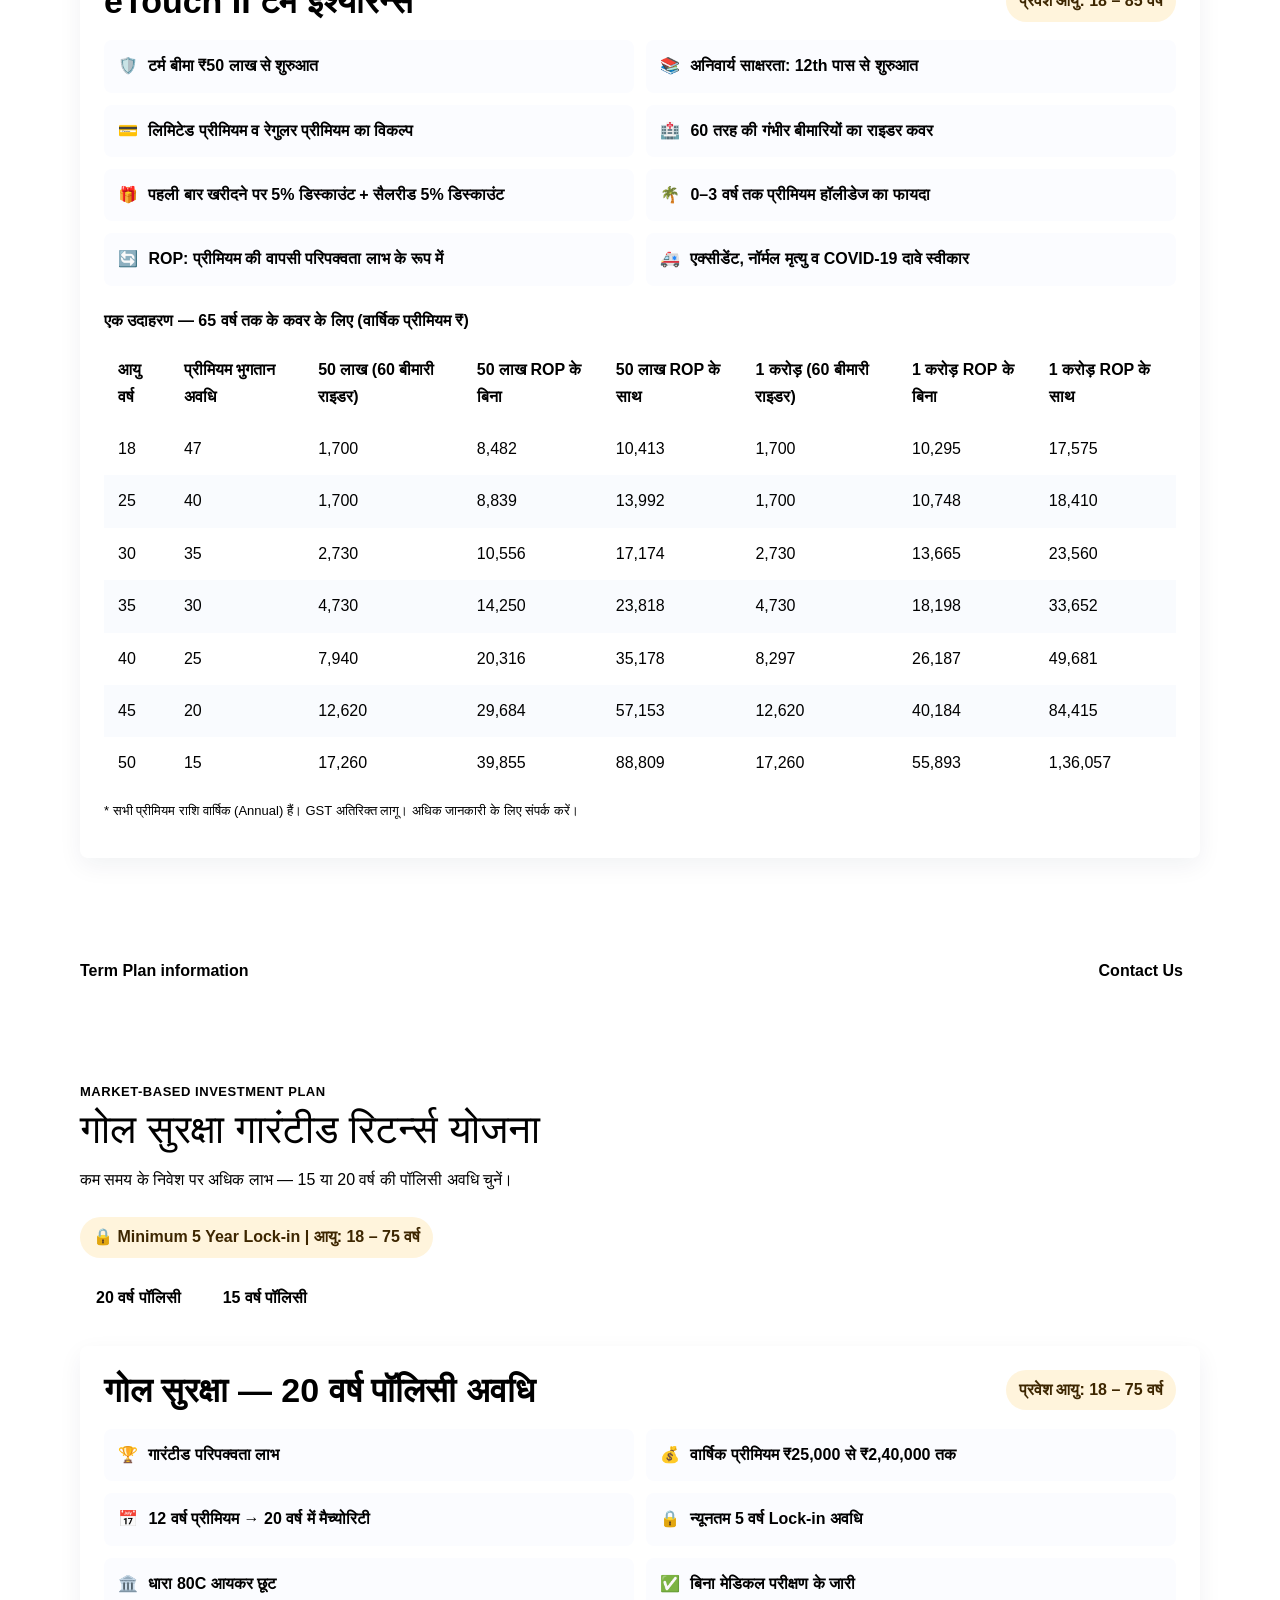
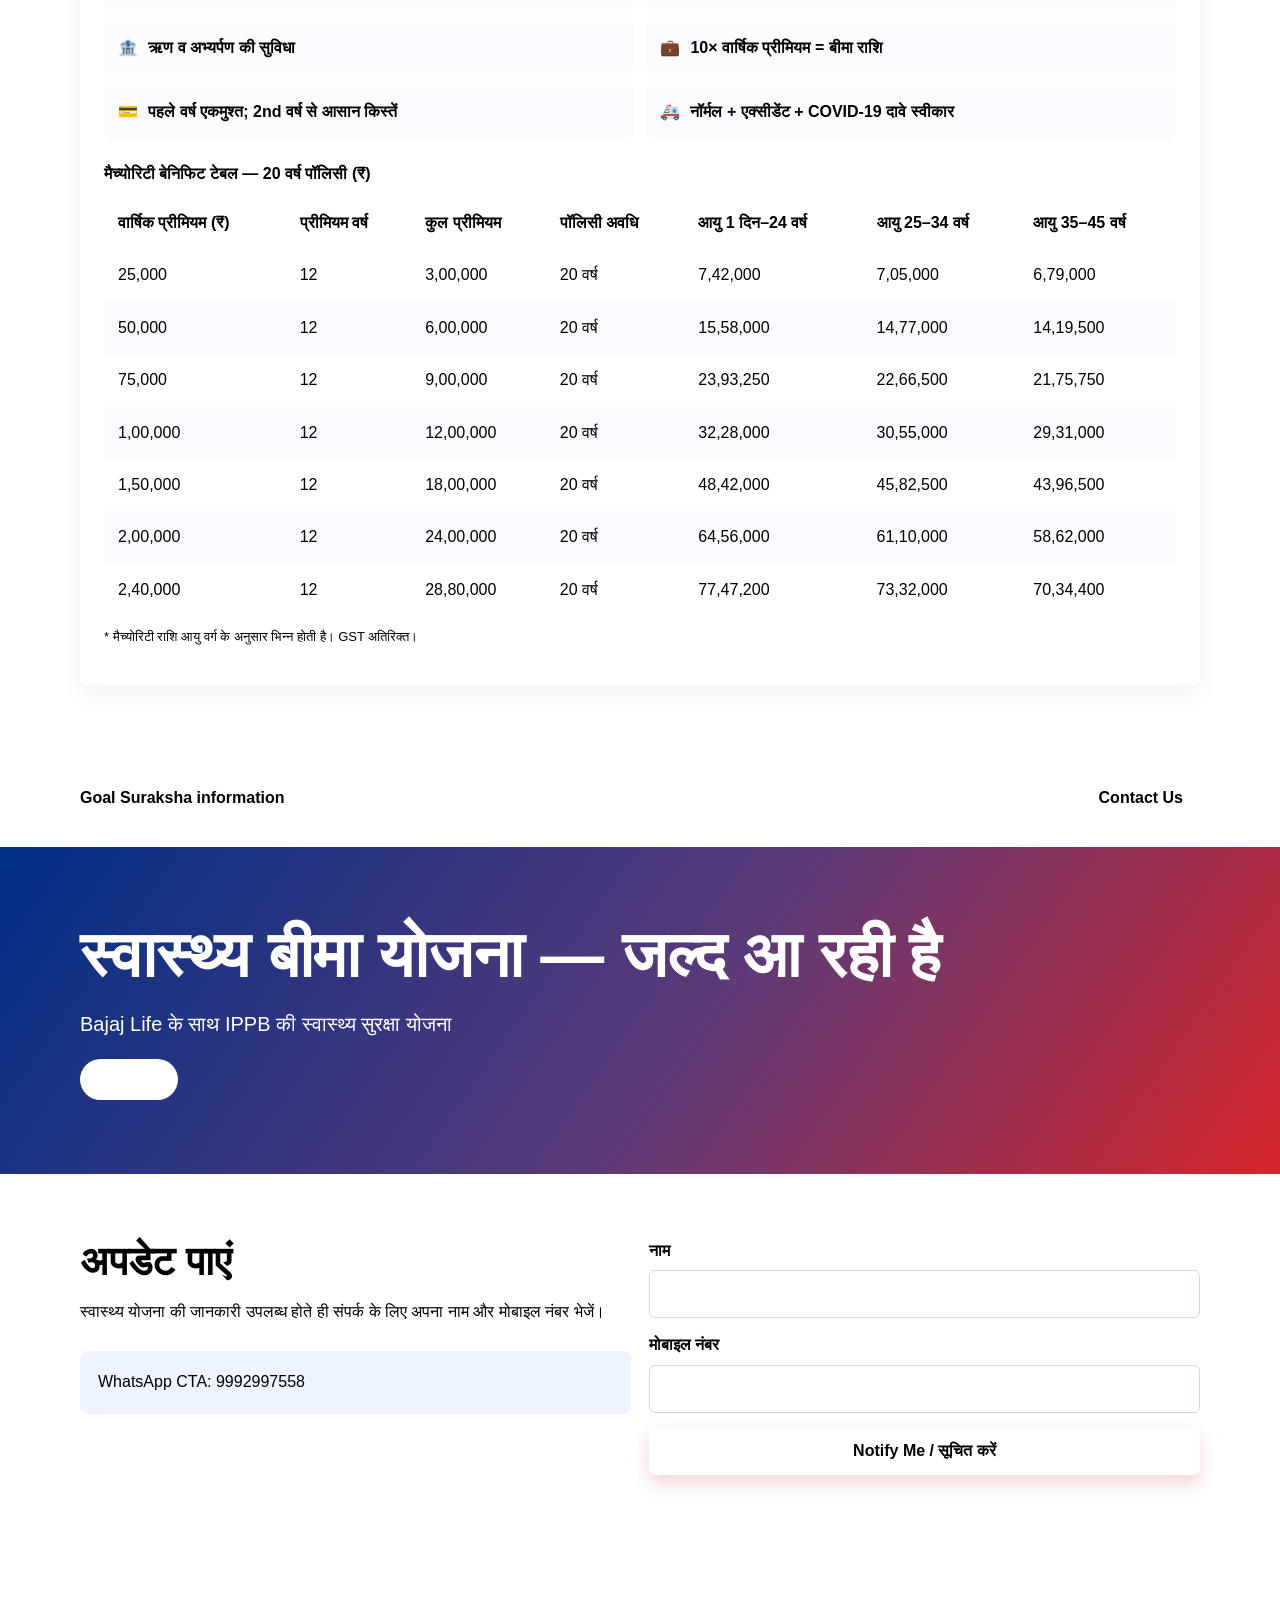
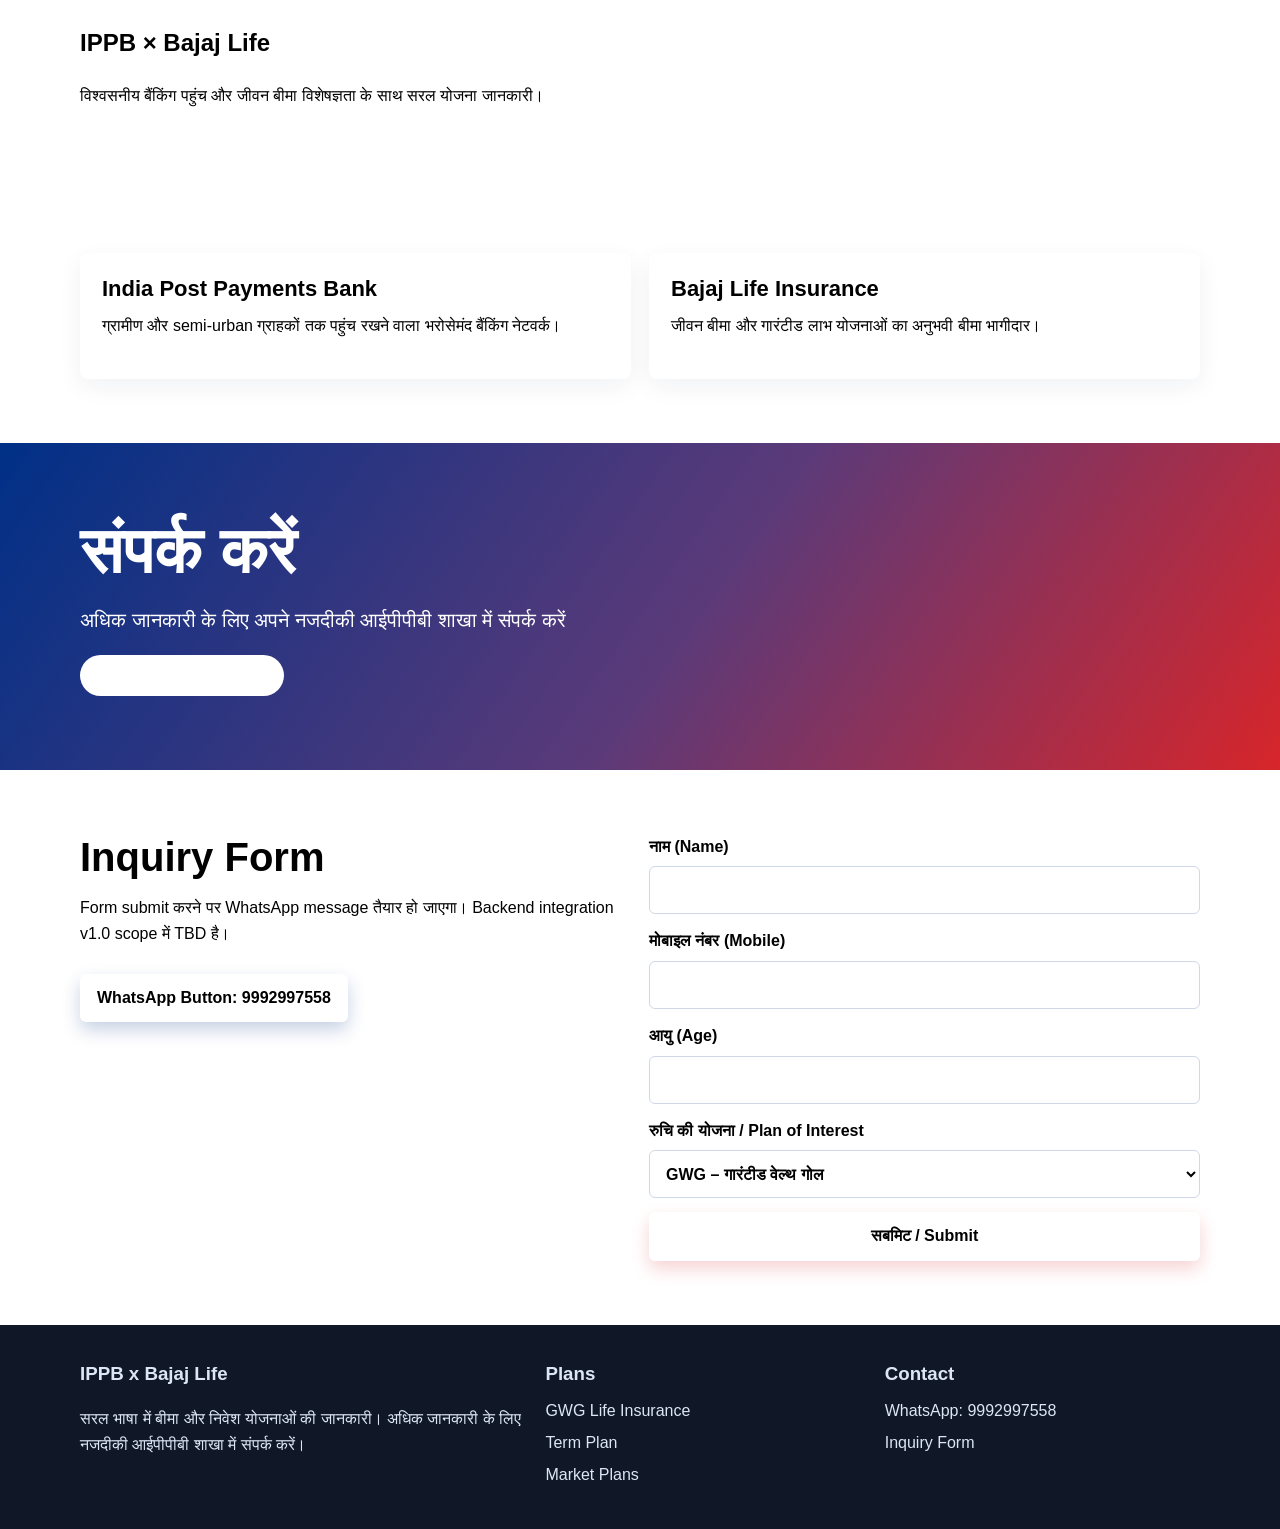
==== commit a28b5b3f: "Add files via upload" ====
--- a/index.html
+++ b/index.html
@@ -359,6 +359,27 @@
   .header-actions { margin-left: 0; }
   .header-actions .cta { padding: 10px 14px; }
 }
+/* Plan identity cards */
+.plan-finder { background: linear-gradient(180deg, #f5f7fa 0%, #ffffff 100%); }
+.plan-catalog { display: grid; grid-template-columns: repeat(auto-fit, minmax(220px, 1fr)); gap: 16px; margin-top: 24px; }
+.plan-card { --plan-color: var(--ippb-blue); position: relative; display: grid; gap: 14px; min-height: 100%; padding: 18px; border: 1px solid var(--line); border-left: 6px solid var(--plan-color); border-radius: 8px; background: var(--white); box-shadow: 0 10px 28px rgba(12, 35, 70, 0.08); transition: transform .2s ease, box-shadow .2s ease, border-color .2s ease; }
+.plan-card:hover, .plan-card:focus { transform: translateY(-3px); box-shadow: var(--shadow); border-color: color-mix(in srgb, var(--plan-color) 45%, var(--line)); }
+.plan-card.life { --plan-color: #d7252a; }
+.plan-card.term { --plan-color: #003087; }
+.plan-card.women { --plan-color: #8f2a8d; }
+.plan-card.market { --plan-color: #f5a623; }
+.plan-card.health { --plan-color: #1f9d55; }
+.plan-top { display: flex; align-items: center; justify-content: space-between; gap: 10px; }
+.plan-type { display: inline-flex; align-items: center; min-height: 28px; padding: 4px 9px; border-radius: 999px; background: color-mix(in srgb, var(--plan-color) 13%, #fff); color: var(--plan-color); font: 800 12px/1.1 Poppins, sans-serif; }
+.plan-icon { width: 42px; height: 42px; display: grid; place-items: center; border-radius: 8px; background: var(--plan-color); color: #fff; font: 900 17px/1 Poppins, sans-serif; }
+.plan-card h3 { margin: 0; color: #17213a; font: 800 21px/1.22 Poppins, "Noto Sans Devanagari", sans-serif; }
+.plan-card p { margin: 0; color: var(--muted); }
+.plan-metrics { display: grid; gap: 8px; padding-top: 2px; }
+.plan-metric { display: flex; justify-content: space-between; gap: 12px; border-top: 1px solid #edf1f7; padding-top: 8px; color: #4d5668; font-size: 14px; }
+.plan-metric strong { color: #17213a; text-align: right; }
+.plan-card .plan-link { margin-top: auto; color: var(--plan-color); font-weight: 900; }
+@media (max-width: 980px) { .plan-catalog { grid-template-columns: repeat(2, minmax(0, 1fr)); } }
+@media (max-width: 560px) { .plan-catalog { grid-template-columns: 1fr; } .plan-card { padding: 16px; } .plan-card h3 { font-size: 19px; } }
 </style>
 <!-- Replace G-B154QX1L18 with my actual Measurement ID -->
 <script async src="https://www.googletagmanager.com/gtag/js?id=G-B154QX1L18"></script>
@@ -393,7 +414,7 @@
   </header>
 
   <main>
-<section id="home" class="hero"><div class="container"><h1>अपना और परिवार का भविष्य सुरक्षित करें</h1><p>इंडिया पोस्ट पेमेंट्स बैंक और बजाज लाइफ की विश्वसनीय योजनाएं</p><p class="english">Secure your family’s future with trusted insurance and savings plans from IPPB and Bajaj Life.</p><div class="hero-actions"><a class="btn light" href="#life">योजना देखें / View Plans</a><a class="btn" href="#contact">अभी संपर्क करें / Contact Now</a></div></div><div class="hero-art" aria-hidden="true"><svg viewBox="0 0 720 560" role="img"><g opacity="0.95"><path d="M90 230h390v245H90z" fill="#fff"/><path d="M70 210h430l-44-78H114z" fill="#f5a623"/><path d="M120 260h95v88h-95zM260 260h95v88h-95z" fill="#003087" opacity="0.82"/><path d="M393 260h54v215h-54z" fill="#d7252a"/><path d="M126 150h205v42H126z" fill="#d7252a"/><text x="151" y="180" font-family="Arial, sans-serif" font-size="28" font-weight="700" fill="#fff">POST</text><path d="M575 232c50 28 83 72 83 122 0 86-83 136-83 136s-83-50-83-136c0-50 33-94 83-122z" fill="#d7252a" opacity="0.92"/><path d="M535 352c19 18 38 36 38 36s48-55 79-86" fill="none" stroke="#fff" stroke-width="22" stroke-linecap="round" stroke-linejoin="round"/><circle cx="219" cy="430" r="34" fill="#003087"/><circle cx="303" cy="430" r="34" fill="#003087"/><path d="M165 510c8-47 38-72 72-72s64 25 72 72M255 510c8-47 38-72 72-72 33 0 62 25 72 72" fill="none" stroke="#003087" stroke-width="28" stroke-linecap="round" opacity="0.72"/></g></svg></div></section><section class="section alt"><div class="container"><h2 class="section-title">लोकप्रिय योजनाएं</h2><p class="lead">गारंटीड लाभ, बीमा सुरक्षा और आसान संपर्क के साथ योजनाएं देखें।</p><div class="grid three"><article class="card"><div class="icon">₹</div><h3>GWG – गारंटीड वेल्थ गोल</h3><p>Life Insurance plan with regular assured income and return of premium options.</p><a class="btn secondary" href="#life">और जानें / Know More</a></article><article class="card"><div class="icon">20</div><h3>गोल सुरक्षा गारंटीड रिटर्न्स – 20 वर्ष</h3><p>Longer policy period for guaranteed maturity benefits up to 20 years.</p><a class="btn secondary" href="#market">और जानें / Know More</a></article><article class="card"><div class="icon">🛡️</div><h3>eTouch II + Super Women Term</h3><p>₹50 लाख से शुरू टर्म बीमा, ROP विकल्प और गंभीर बीमारी राइडर।</p><a class="btn secondary" href="#term">और जानें / Know More</a></article></div></div></section><section class="section"><div class="container"><h2 class="section-title">विश्वास के कारण</h2><div class="badge-row"><span class="trust-badge">बिना मेडिकल जांच के</span><span class="trust-badge">धारा 80C में छूट</span><span class="trust-badge">मृत्यु दावे स्वीकार</span><span class="trust-badge">एक्सीडेंट + कोविड दावे</span></div></div></section><section class="contact-strip"><div class="container"><strong>WhatsApp संपर्क: 9992997558</strong><span>अधिक जानकारी के लिए अपने नजदीकी आईपीपीबी शाखा में संपर्क करें</span><a class="btn light" href="#contact">Contact</a></div></section>
+<section id="home" class="hero"><div class="container"><h1>अपना और परिवार का भविष्य सुरक्षित करें</h1><p>इंडिया पोस्ट पेमेंट्स बैंक और बजाज लाइफ की विश्वसनीय योजनाएं</p><p class="english">Secure your family’s future with trusted insurance and savings plans from IPPB and Bajaj Life.</p><div class="hero-actions"><a class="btn light" href="#plans">योजना देखें / View Plans</a><a class="btn" href="#contact">अभी संपर्क करें / Contact Now</a></div></div><div class="hero-art" aria-hidden="true"><svg viewBox="0 0 720 560" role="img"><g opacity="0.95"><path d="M90 230h390v245H90z" fill="#fff"/><path d="M70 210h430l-44-78H114z" fill="#f5a623"/><path d="M120 260h95v88h-95zM260 260h95v88h-95z" fill="#003087" opacity="0.82"/><path d="M393 260h54v215h-54z" fill="#d7252a"/><path d="M126 150h205v42H126z" fill="#d7252a"/><text x="151" y="180" font-family="Arial, sans-serif" font-size="28" font-weight="700" fill="#fff">POST</text><path d="M575 232c50 28 83 72 83 122 0 86-83 136-83 136s-83-50-83-136c0-50 33-94 83-122z" fill="#d7252a" opacity="0.92"/><path d="M535 352c19 18 38 36 38 36s48-55 79-86" fill="none" stroke="#fff" stroke-width="22" stroke-linecap="round" stroke-linejoin="round"/><circle cx="219" cy="430" r="34" fill="#003087"/><circle cx="303" cy="430" r="34" fill="#003087"/><path d="M165 510c8-47 38-72 72-72s64 25 72 72M255 510c8-47 38-72 72-72 33 0 62 25 72 72" fill="none" stroke="#003087" stroke-width="28" stroke-linecap="round" opacity="0.72"/></g></svg></div></section><section class="section alt plan-finder" id="plans"><div class="container"><div class="section-label" data-i18n-hi="Plan Finder" data-i18n-en="Plan Finder">Plan Finder</div><h2 class="section-title" data-i18n-hi="अपनी जरूरत के अनुसार योजना पहचानें" data-i18n-en="Identify the Right Plan for Your Need">अपनी जरूरत के अनुसार योजना पहचानें</h2><p class="lead" data-i18n-hi="हर योजना को अलग रंग, श्रेणी और मुख्य लाभों के साथ दिखाया गया है ताकि आप जल्दी तुलना कर सकें।" data-i18n-en="Each plan is separated by color, category, and key benefits so you can compare quickly.">हर योजना को अलग रंग, श्रेणी और मुख्य लाभों के साथ दिखाया गया है ताकि आप जल्दी तुलना कर सकें।</p><div class="plan-catalog"><a class="plan-card life" href="#life" data-plan-name="GWG Guaranteed Wealth Goal"><div class="plan-top"><span class="plan-type" data-i18n-hi="Life Insurance" data-i18n-en="Life Insurance">Life Insurance</span><span class="plan-icon">GWG</span></div><h3 data-i18n-hi="GWG - गारंटीड वेल्थ गोल" data-i18n-en="GWG - Guaranteed Wealth Goal">GWG - गारंटीड वेल्थ गोल</h3><p data-i18n-hi="नियमित गारंटीड आय और ROP विकल्प के साथ बचत + बीमा योजना।" data-i18n-en="Savings plus insurance plan with regular guaranteed income and ROP option.">नियमित गारंटीड आय और ROP विकल्प के साथ बचत + बीमा योजना।</p><div class="plan-metrics"><span class="plan-metric"><span data-i18n-hi="आयु" data-i18n-en="Age">आयु</span><strong>6-60</strong></span><span class="plan-metric"><span data-i18n-hi="प्रीमियम" data-i18n-en="Premium">प्रीमियम</span><strong>₹30,000+</strong></span><span class="plan-metric"><span data-i18n-hi="लाभ" data-i18n-en="Benefit">लाभ</span><strong>Income + ROP</strong></span></div><span class="plan-link" data-i18n-hi="और जानें" data-i18n-en="Know More">और जानें</span></a><a class="plan-card term" href="#term" data-plan-name="eTouch II Term Plan"><div class="plan-top"><span class="plan-type" data-i18n-hi="Term Plan" data-i18n-en="Term Plan">Term Plan</span><span class="plan-icon">T</span></div><h3 data-i18n-hi="eTouch II टर्म इंश्योरेन्स" data-i18n-en="eTouch II Term Insurance">eTouch II टर्म इंश्योरेन्स</h3><p data-i18n-hi="उच्च कवर, ROP विकल्प और गंभीर बीमारी राइडर के साथ टर्म सुरक्षा।" data-i18n-en="Term protection with high cover, ROP option, and critical illness rider.">उच्च कवर, ROP विकल्प और गंभीर बीमारी राइडर के साथ टर्म सुरक्षा।</p><div class="plan-metrics"><span class="plan-metric"><span data-i18n-hi="आयु" data-i18n-en="Age">आयु</span><strong>18-85</strong></span><span class="plan-metric"><span data-i18n-hi="कवर" data-i18n-en="Cover">कवर</span><strong>₹50L+</strong></span><span class="plan-metric"><span data-i18n-hi="लाभ" data-i18n-en="Benefit">लाभ</span><strong>Protection</strong></span></div><span class="plan-link" data-i18n-hi="और जानें" data-i18n-en="Know More">और जानें</span></a><a class="plan-card women" href="#term" data-plan-name="Super Women Term Plan"><div class="plan-top"><span class="plan-type" data-i18n-hi="Women Term" data-i18n-en="Women Term">Women Term</span><span class="plan-icon">SW</span></div><h3 data-i18n-hi="Super Women Term Plan" data-i18n-en="Super Women Term Plan">Super Women Term Plan</h3><p data-i18n-hi="महिलाओं के लिए विशेष टर्म प्लान, किफायती प्रीमियम और सुरक्षा।" data-i18n-en="Special term plan for women with affordable premium and protection.">महिलाओं के लिए विशेष टर्म प्लान, किफायती प्रीमियम और सुरक्षा।</p><div class="plan-metrics"><span class="plan-metric"><span data-i18n-hi="आयु" data-i18n-en="Age">आयु</span><strong>18-85</strong></span><span class="plan-metric"><span data-i18n-hi="कवर" data-i18n-en="Cover">कवर</span><strong>₹50L+</strong></span><span class="plan-metric"><span data-i18n-hi="किसके लिए" data-i18n-en="For">किसके लिए</span><strong>Women</strong></span></div><span class="plan-link" data-i18n-hi="और जानें" data-i18n-en="Know More">और जानें</span></a><a class="plan-card market" href="#market" data-plan-name="Goal Suraksha Guaranteed Returns"><div class="plan-top"><span class="plan-type" data-i18n-hi="Guaranteed Return" data-i18n-en="Guaranteed Return">Guaranteed Return</span><span class="plan-icon">15/20</span></div><h3 data-i18n-hi="गोल सुरक्षा गारंटीड रिटर्न्स" data-i18n-en="Goal Suraksha Guaranteed Returns">गोल सुरक्षा गारंटीड रिटर्न्स</h3><p data-i18n-hi="15 और 20 वर्ष विकल्पों के साथ गारंटीड मैच्योरिटी लाभ।" data-i18n-en="Guaranteed maturity benefits with 15 and 20 year options.">15 और 20 वर्ष विकल्पों के साथ गारंटीड मैच्योरिटी लाभ।</p><div class="plan-metrics"><span class="plan-metric"><span data-i18n-hi="आयु" data-i18n-en="Age">आयु</span><strong>0-60</strong></span><span class="plan-metric"><span data-i18n-hi="प्रीमियम" data-i18n-en="Premium">प्रीमियम</span><strong>₹25k-₹2.4L</strong></span><span class="plan-metric"><span data-i18n-hi="अवधि" data-i18n-en="Term">अवधि</span><strong>15/20 yr</strong></span></div><span class="plan-link" data-i18n-hi="और जानें" data-i18n-en="Know More">और जानें</span></a><a class="plan-card health" href="#health" data-plan-name="Health Insurance Plan"><div class="plan-top"><span class="plan-type" data-i18n-hi="Health" data-i18n-en="Health">Health</span><span class="plan-icon">H</span></div><h3 data-i18n-hi="स्वास्थ्य बीमा योजना" data-i18n-en="Health Insurance Plan">स्वास्थ्य बीमा योजना</h3><p data-i18n-hi="स्वास्थ्य सुरक्षा योजना की जानकारी जल्द उपलब्ध होगी।" data-i18n-en="Health protection plan details will be available soon.">स्वास्थ्य सुरक्षा योजना की जानकारी जल्द उपलब्ध होगी।</p><div class="plan-metrics"><span class="plan-metric"><span data-i18n-hi="स्थिति" data-i18n-en="Status">स्थिति</span><strong data-i18n-hi="जल्द" data-i18n-en="Soon">जल्द</strong></span><span class="plan-metric"><span data-i18n-hi="CTA" data-i18n-en="CTA">CTA</span><strong>Notify</strong></span><span class="plan-metric"><span data-i18n-hi="संपर्क" data-i18n-en="Contact">संपर्क</span><strong>9992997558</strong></span></div><span class="plan-link" data-i18n-hi="सूचित करें" data-i18n-en="Notify Me">सूचित करें</span></a></div></div></section><section class="section"><div class="container"><h2 class="section-title">विश्वास के कारण</h2><div class="badge-row"><span class="trust-badge">बिना मेडिकल जांच के</span><span class="trust-badge">धारा 80C में छूट</span><span class="trust-badge">मृत्यु दावे स्वीकार</span><span class="trust-badge">एक्सीडेंट + कोविड दावे</span></div></div></section><section class="contact-strip"><div class="container"><strong>WhatsApp संपर्क: 9992997558</strong><span>अधिक जानकारी के लिए अपने नजदीकी आईपीपीबी शाखा में संपर्क करें</span><a class="btn light" href="#contact">Contact</a></div></section>
 <section id="life" class="page-hero"><div class="container"><h1>गारंटीड वेल्थ गोल (GWG) — एश्योर्ड इनकम योजना</h1><p>बीमा सुरक्षा के साथ जीवन के साथ भी और जीवन के बाद भी नियमित आय</p><div class="badge-row"><span class="badge">प्रवेश आयु: 6 वर्ष से 60 वर्ष तक</span></div></div></section><section class="section"><div class="container"><h2 class="section-title">मुख्य विशेषताएं</h2><div class="check-list"><div class="check-item">गारंटीड योजना लाभ</div><div class="check-item">प्रीमियम शुरुआत वार्षिक ₹30,000 से — अधिकतम कोई सीमा नहीं</div><div class="check-item">प्रीमियम भुगतान अवधि: 8, 10, 12 वर्ष के विकल्प</div><div class="check-item">आय भुगतान विलंबित (0–8 वर्ष डिफर) रखने का विकल्प</div><div class="check-item">प्रीमियम भुगतान के पश्चात् 15, 20, 25, 30, 35 व 40 वर्ष तक नियमित गारंटीड आय</div><div class="check-item">योजना पूर्ण होने पर ROP मूलधन के साथ 100%–300% मैच्योरिटी बेनिफिट का विकल्प</div><div class="check-item">बिना मेडिकल परीक्षण के आसानी से जारी</div><div class="check-item">धारा 80C के अंतर्गत आयकर छूट</div><div class="check-item">मृत्यु होने पर नॉमिनी को नियमित आय जारी रहेगी और ROP मूलधन वापसी</div><div class="check-item">एक्सीडेंट, नॉर्मल मृत्यु व मृत्यु दावे स्वीकार</div></div></div></section><section class="section alt"><div class="container"><h2 class="section-title">30 वर्ष आयु समूह का उदाहरण</h2><div class="timeline"><div class="timeline-step">10 साल प्रीमियम</div><div class="timeline-step">2 साल स्थगन</div><div class="timeline-step">25 साल आय</div><div class="timeline-step">अंत में ROP</div></div><div class="table-wrap"><table><tbody><tr><th>Parameter</th><th>Value</th></tr><tr><td>प्रीमियम भुगतान अवधि</td><td>10 साल</td></tr><tr><td>पॉलिसी अवधि</td><td>12 साल</td></tr><tr><td>आय अवधि</td><td>25 साल</td></tr><tr><td>स्थगन अवधि</td><td>2 साल</td></tr><tr><td>वार्षिक प्रीमियम</td><td>₹1,00,000</td></tr><tr><td>कुल प्रीमियम</td><td>₹10,00,000</td></tr><tr><td>वार्षिक आय (13–25 वर्ष)</td><td>₹99,322</td></tr><tr><td>25 साल में कुल आय</td><td>₹24,83,050</td></tr><tr><td>आय अवधि के अंत में ROP</td><td>₹10,00,000</td></tr><tr class="highlight-row"><td>कुल लाभ</td><td>₹34,83,050</td></tr><tr><td>मृत्यु पर नॉमिनी आय</td><td>₹95,000 × 25 = ₹23,75,000</td></tr><tr><td>ब्याज दर</td><td>8.25%</td></tr><tr><td>OR एकमुश्त विकल्प</td><td>₹10,00,000</td></tr></tbody></table></div></div></section><section class="contact-strip"><div class="container"><strong>अधिक जानकारी के लिए संपर्क करें</strong><a class="btn light" href="#contact">Contact Us</a></div></section>
 <section id="term" class="section">
   <div class="container">
@@ -666,8 +687,51 @@
   const langButton = document.querySelector(".lang-toggle");
   const savedLang = localStorage.getItem("ippb-lang") || "hi";
 
-  body.dataset.lang = savedLang;
-  if (langButton) langButton.textContent = savedLang === "hi" ? "HI | EN" : "EN | HI";
+  const selectorTranslations = [
+    ['.site-nav a[href="#home"]', 'होम', 'Home'],
+    ['.site-nav a[href="#life"]', 'लाइफ इंश्योरेंस', 'Life Insurance'],
+    ['.site-nav a[href="#term"]', 'टर्म प्लान', 'Term Plan'],
+    ['.site-nav a[href="#market"]', 'मार्केट प्लान', 'Market Plans'],
+    ['.site-nav a[href="#health"]', 'हेल्थ प्लान', 'Health Plan'],
+    ['.site-nav a[href="#contact"]', 'संपर्क', 'Contact'],
+    ['.header-actions .cta', 'संपर्क करें', 'Contact Us'],
+    ['.hero h1', 'अपना और परिवार का भविष्य सुरक्षित करें', 'Secure Your Family Future'],
+    ['.hero .container > p:not(.english)', 'इंडिया पोस्ट पेमेंट्स बैंक और बजाज लाइफ की विश्वसनीय योजनाएं', 'Trusted insurance and savings plans from IPPB and Bajaj Life'],
+    ['.hero-actions .btn.light', 'योजना देखें', 'View Plans'],
+    ['.hero-actions .btn:not(.light)', 'अभी संपर्क करें', 'Contact Now'],
+    ['.trust-badge:nth-child(1)', 'बिना मेडिकल जांच के', 'No medical test options'],
+    ['.trust-badge:nth-child(2)', 'धारा 80C में छूट', 'Section 80C benefits'],
+    ['.trust-badge:nth-child(3)', 'मृत्यु दावे स्वीकार', 'Death claims accepted'],
+    ['.trust-badge:nth-child(4)', 'एक्सीडेंट + कोविड दावे', 'Accident + Covid claims'],
+    ['#term .section-title', 'टर्म बीमा योजनाएं', 'Term Insurance Plans'],
+    ['#term .section-sub', 'IPPB × Bajaj Life की दो विशेष टर्म योजनाएं — सभी के लिए और केवल महिलाओं के लिए', 'Two term insurance choices from IPPB x Bajaj Life: for everyone and for women'],
+    ['button[onclick="showTab(\'etouch\')"]', 'eTouch II — सभी के लिए', 'eTouch II - For Everyone'],
+    ['button[onclick="showTab(\'women\')"]', 'Super Women Term Plan', 'Super Women Term Plan'],
+    ['#market .section-title', 'गोल सुरक्षा गारंटीड रिटर्न्स योजना', 'Goal Suraksha Guaranteed Returns'],
+    ['#market .section-sub', 'कम समय के निवेश पर अधिक लाभ — 15 या 20 वर्ष की पॉलिसी अवधि चुनें।', 'Guaranteed maturity options with 15 or 20 year policy terms.'],
+    ['button[onclick="showTab(\'g20\')"]', '20 वर्ष पॉलिसी', '20 Year Policy'],
+    ['button[onclick="showTab(\'g15\')"]', '15 वर्ष पॉलिसी', '15 Year Policy'],
+    ['#health h1', 'स्वास्थ्य बीमा योजना — जल्द आ रही है', 'Health Insurance Plan - Coming Soon'],
+    ['#contact h1', 'संपर्क करें', 'Contact Us']
+  ];
+
+  const applyLanguage = (lang) => {
+    body.dataset.lang = lang;
+    document.documentElement.lang = lang === 'hi' ? 'hi' : 'en';
+    if (langButton) {
+      langButton.textContent = lang === 'hi' ? 'HI | EN' : 'EN | HI';
+      langButton.setAttribute('aria-label', lang === 'hi' ? 'Switch to English' : 'हिंदी में बदलें');
+    }
+    document.querySelectorAll('[data-i18n-hi][data-i18n-en]').forEach((item) => {
+      item.textContent = lang === 'hi' ? item.dataset.i18nHi : item.dataset.i18nEn;
+    });
+    selectorTranslations.forEach(([selector, hi, en]) => {
+      const item = document.querySelector(selector);
+      if (item) item.textContent = lang === 'hi' ? hi : en;
+    });
+  };
+
+  applyLanguage(savedLang);
 
   menuButton?.addEventListener("click", () => {
     const open = nav?.classList.toggle("open");
@@ -676,9 +740,8 @@
 
   langButton?.addEventListener("click", () => {
     const next = body.dataset.lang === "hi" ? "en" : "hi";
-    body.dataset.lang = next;
     localStorage.setItem("ippb-lang", next);
-    langButton.textContent = next === "hi" ? "HI | EN" : "EN | HI";
+    applyLanguage(next);
   });
 
   document.querySelectorAll('a[href*="wa.me"]').forEach((link) => {
@@ -692,9 +755,9 @@
     trackAnalyticsEvent("whatsapp_click", "Enquiry", "WhatsApp Button");
   });
 
-  document.querySelectorAll('.grid.three .card a.btn.secondary').forEach((button) => {
+  document.querySelectorAll('.plan-card, .grid.three .card a.btn.secondary').forEach((button) => {
     button.addEventListener("click", () => {
-      const title = button.closest(".card")?.querySelector("h3")?.textContent?.trim() || "Plan Name Here";
+      const title = button.dataset.planName || button.closest(".card, .plan-card")?.querySelector("h3")?.textContent?.trim() || "Plan Name Here";
       trackPlanView(title);
     });
   });
@@ -742,3 +805,7 @@
 
 
 
+
+
+
+
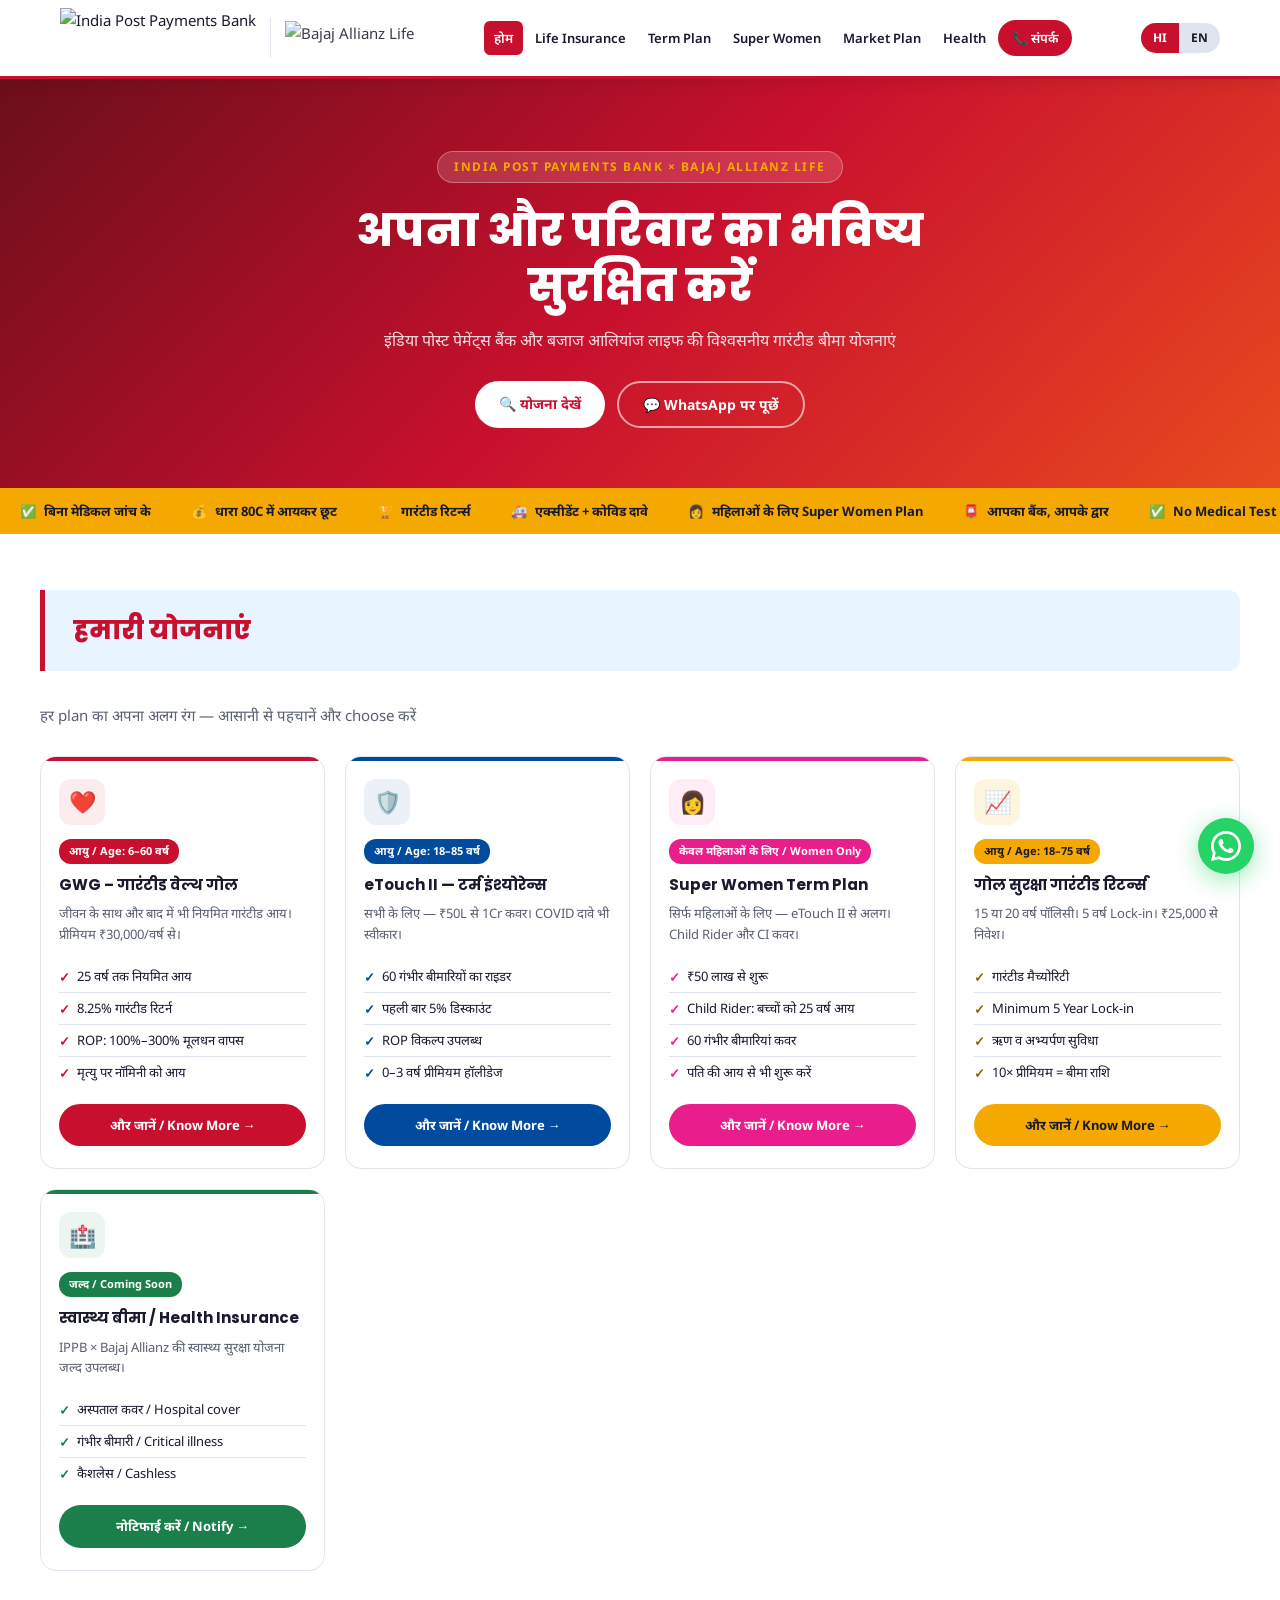
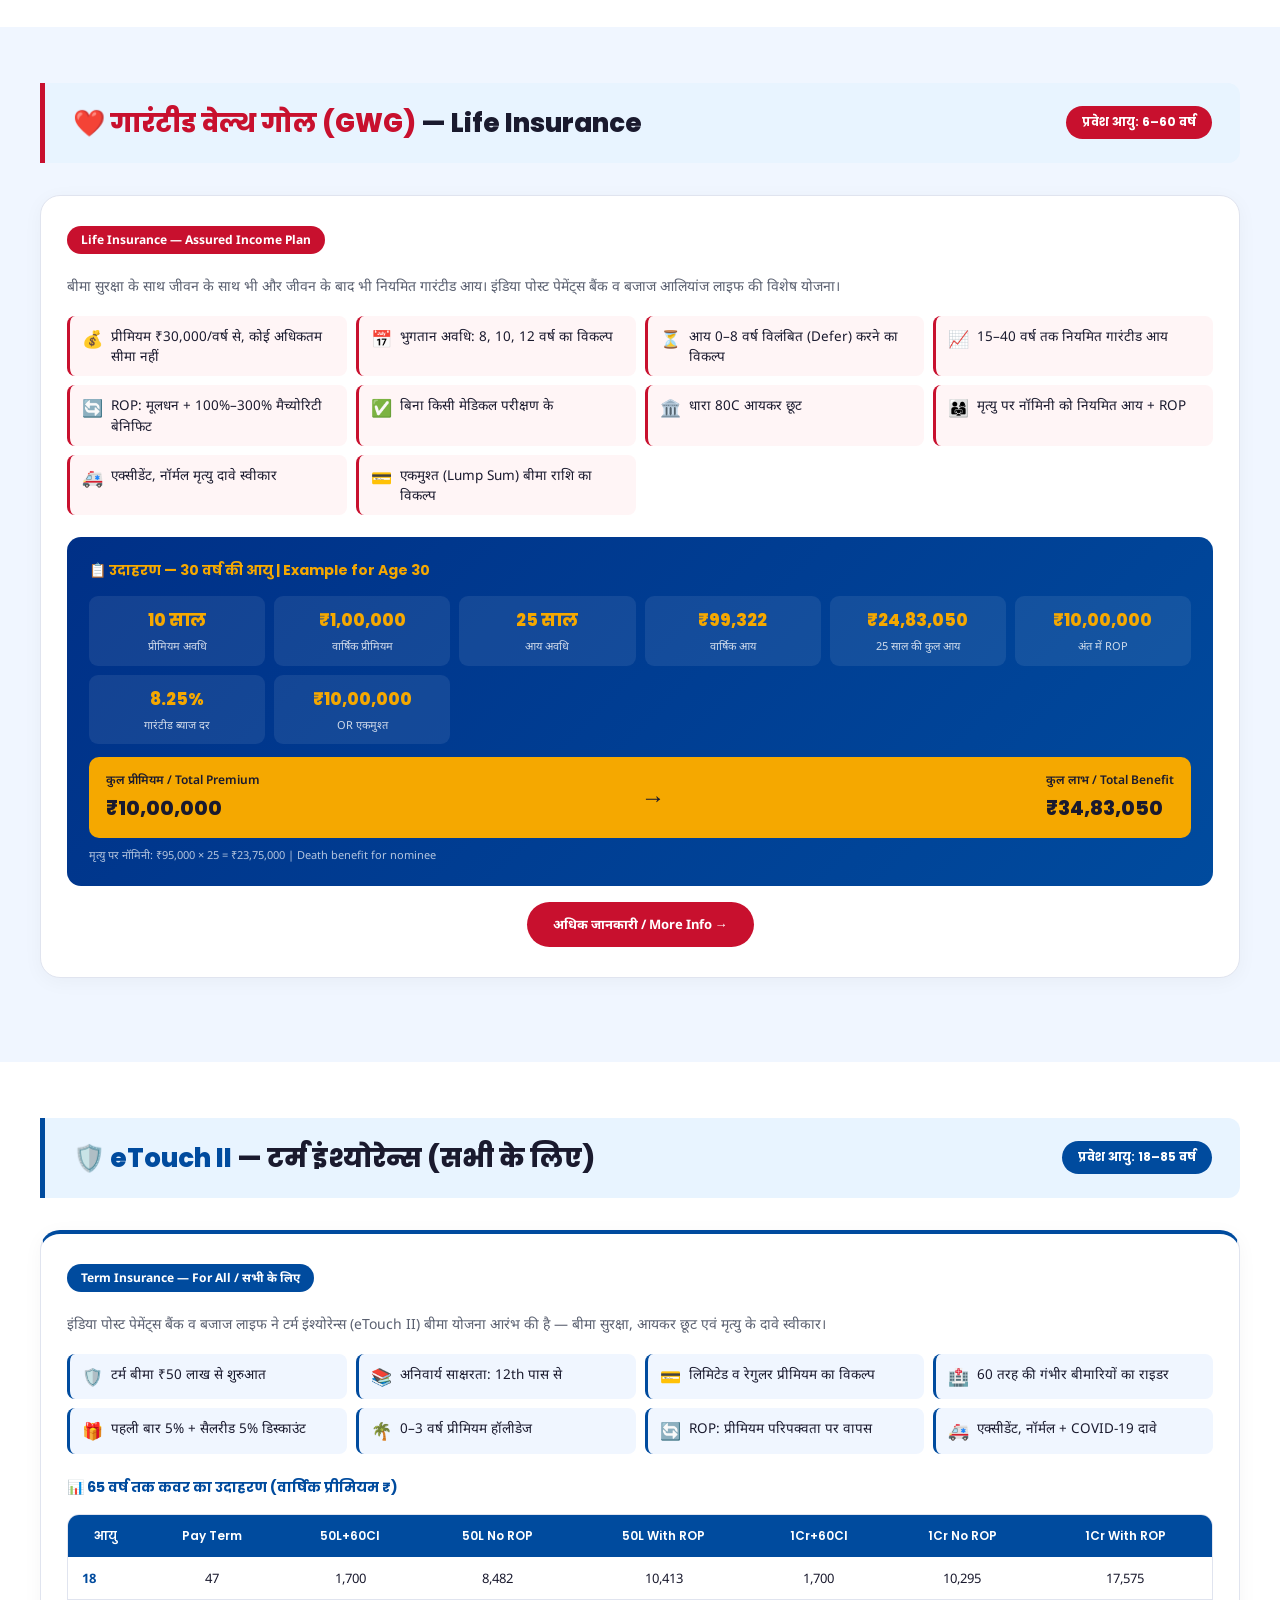
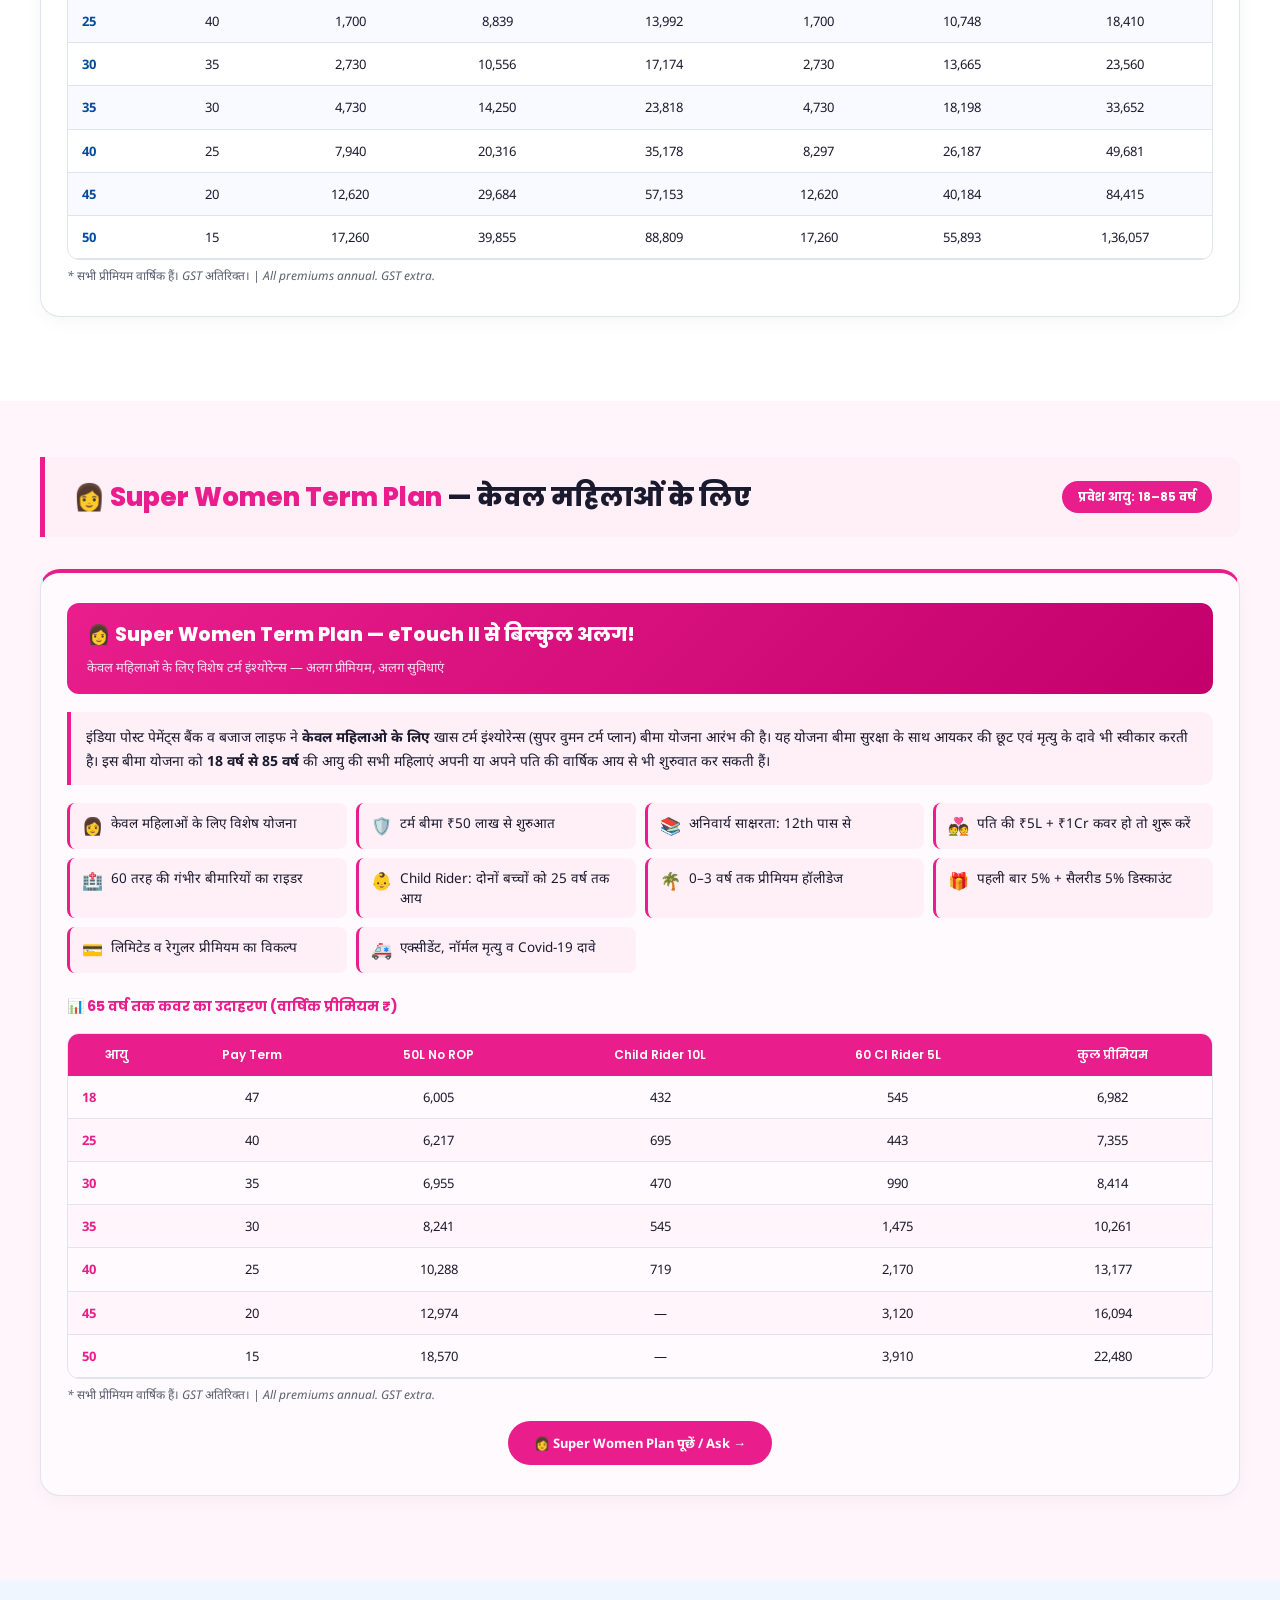
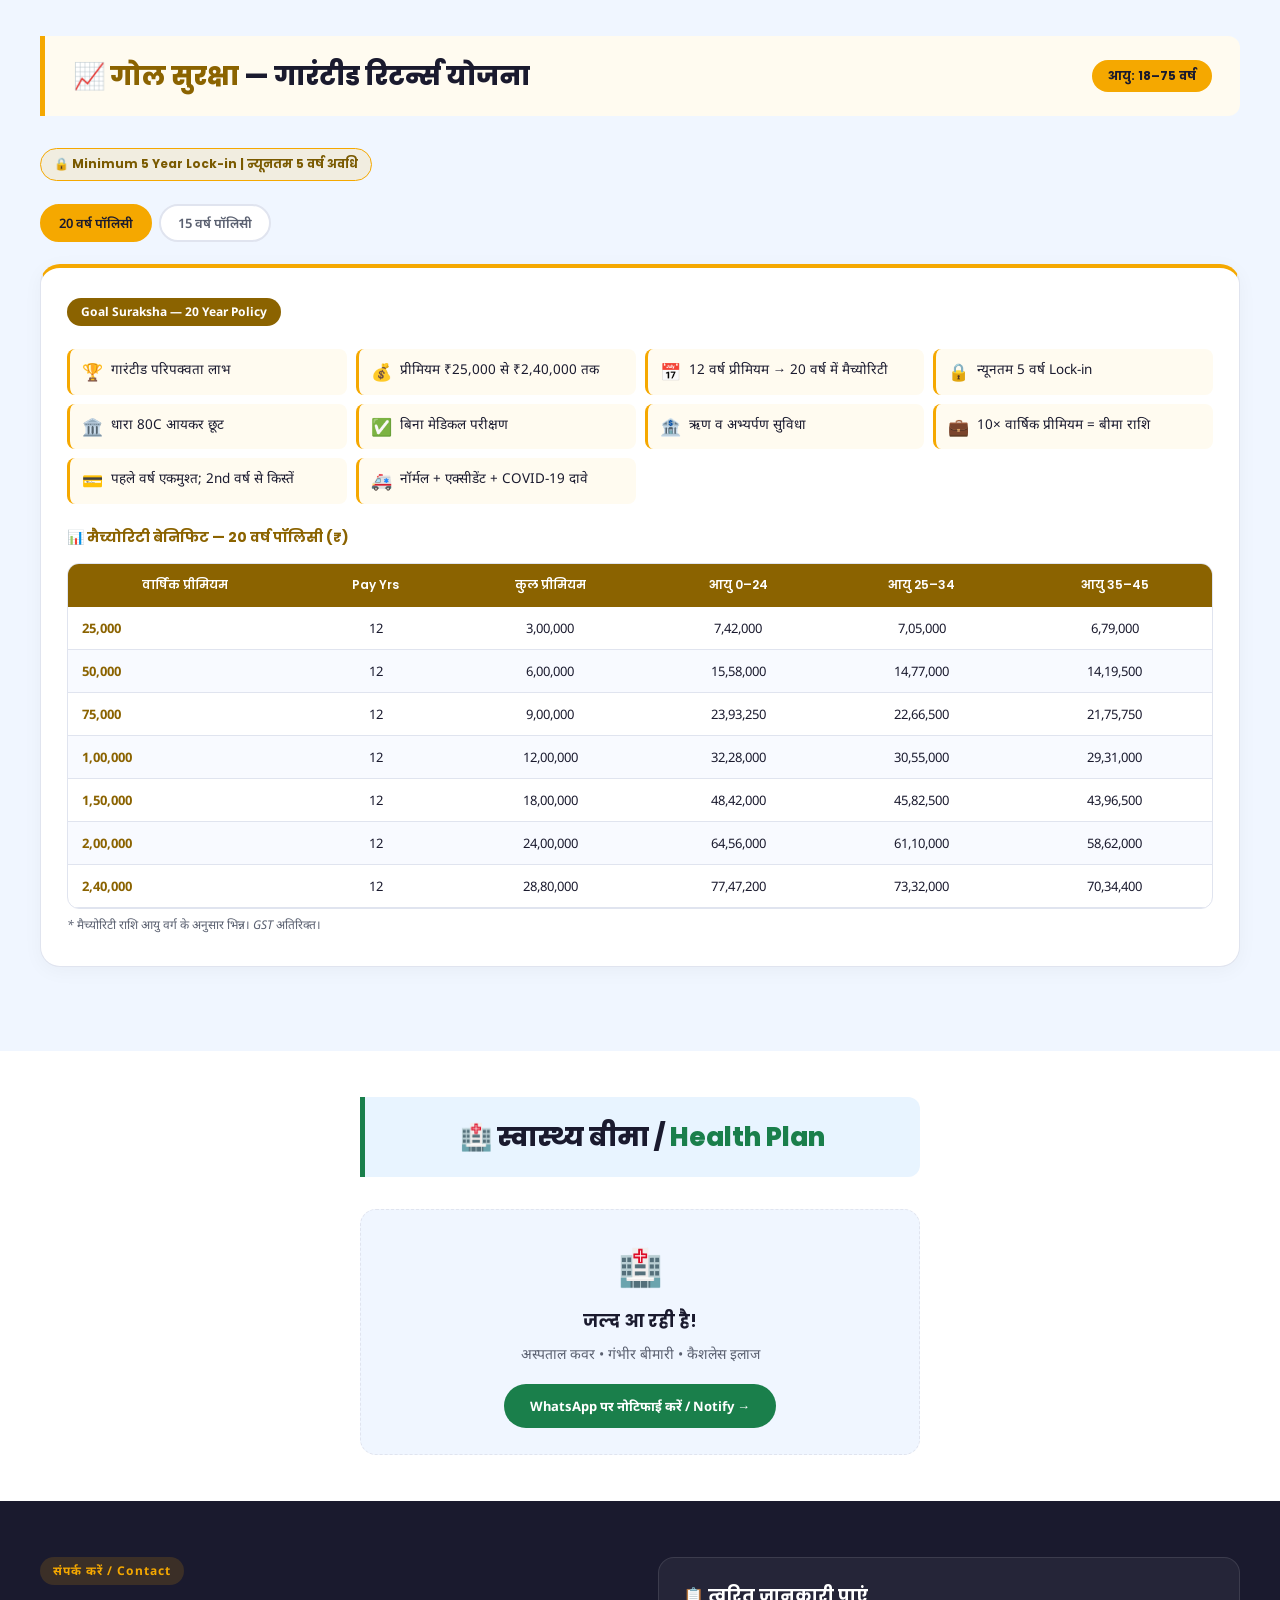
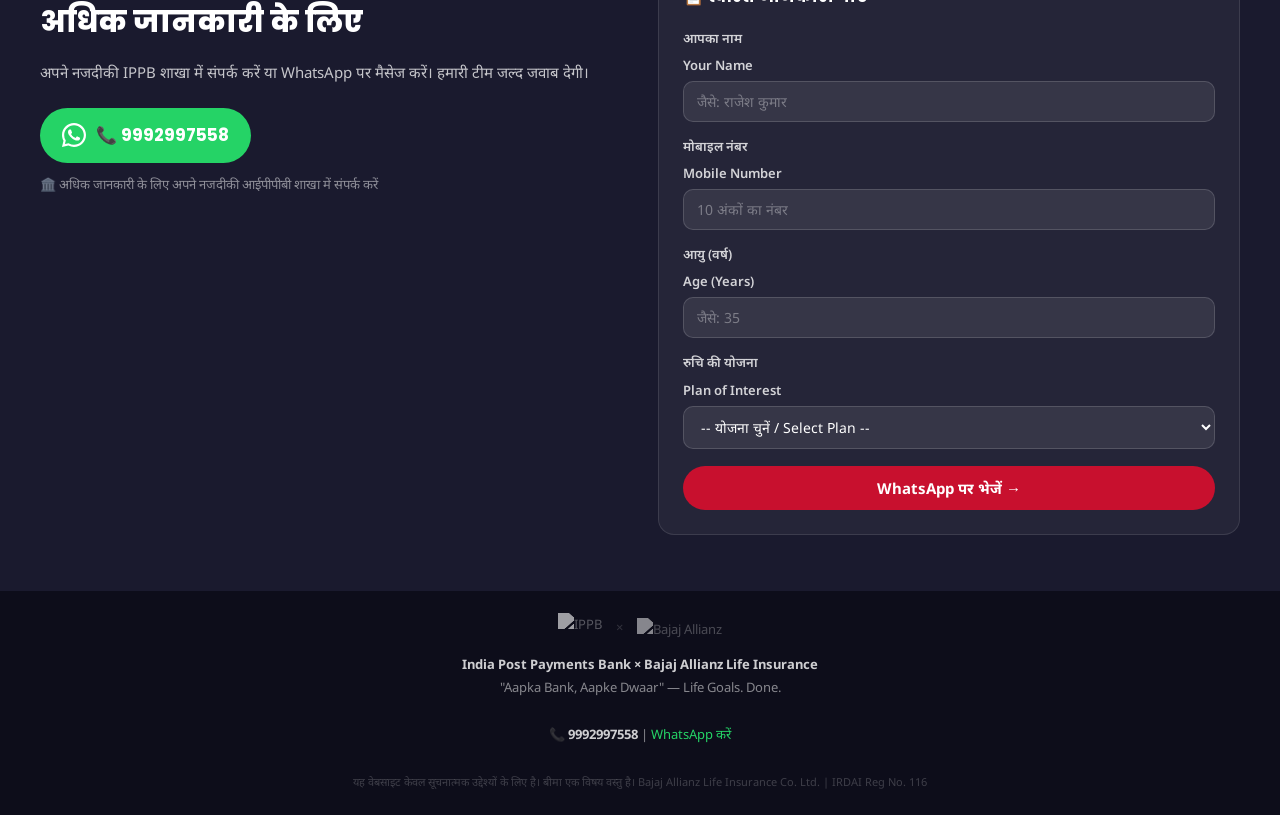
==== commit b9d00491: "Add files via upload" ====
--- a/index.html
+++ b/index.html
@@ -1,811 +1,609 @@
-﻿<!doctype html>
-<html lang="hi">
+<!DOCTYPE html>
+<html lang="hi" id="htmlRoot">
 <head>
-  <meta charset="utf-8">
-  <meta name="viewport" content="width=device-width, initial-scale=1">
-  <title>IPPB Insurance Plans | Bajaj Allianz Life | Vikram Singh | 9992997558</title>
-
-  <!-- Primary SEO -->
-  <meta name="description" content="IPPB Authorized Agent Vikram Singh - Bajaj Allianz Life Insurance Plans. GWG Guaranteed Wealth Goal, eTouch Term Plan, Goal Suraksha. Call 9992997558">
-  <meta name="keywords" content="IPPB insurance, Bajaj Allianz life insurance, guaranteed return plan, term insurance, GWG plan, India Post insurance, बीमा योजना, गारंटीड रिटर्न, जीवन बीमा, टर्म प्लान, IPPB agent Delhi">
-  <meta name="author" content="Vikram Singh - IPPB Authorized Agent">
-  <meta name="robots" content="index, follow">
-  <meta name="language" content="Hindi, English">
-  <link rel="canonical" href="https://vikrambima.in">
-
-  <!-- Open Graph (WhatsApp/Facebook preview) -->
-  <meta property="og:title" content="IPPB × Bajaj Allianz Life Insurance | Vikram Singh">
-  <meta property="og:description" content="गारंटीड रिटर्न बीमा योजनाएं। GWG, eTouch II, Goal Suraksha। Call: 9992997558">
-  <meta property="og:url" content="https://vikrambima.in">
-  <meta property="og:type" content="website">
-  <meta property="og:locale" content="hi_IN">
-
-  <!-- Twitter Card -->
-  <meta name="twitter:card" content="summary">
-  <meta name="twitter:title" content="IPPB Insurance Plans | Vikram Singh">
-  <meta name="twitter:description" content="Guaranteed Return Insurance Plans">
-
-  <!-- Schema Markup (Most Important for Local SEO) -->
-  <script type="application/ld+json">
-  {
-    "@context": "https://schema.org",
-    "@type": "InsuranceAgency",
-    "name": "Vikram Singh - IPPB Authorized Insurance Agent",
-    "description": "IPPB Authorized Agent offering Bajaj Allianz Life Insurance Plans",
-    "telephone": "+919992997558",
-    "url": "https://vikrambima.in",
-    "address": {
-      "@type": "PostalAddress",
-      "addressCountry": "IN",
-      "addressRegion": "Delhi"
-    },
-    "openingHours": "Mo-Sa 09:00-19:00",
-    "priceRange": "₹₹",
-    "sameAs": [
-      "https://wa.me/919992997558"
-    ]
-  }
-  </script><style>
-﻿:root {
-  --ippb-red: #d7252a;
-  --ippb-blue: #003087;
-  --bajaj-blue: #004b8d;
-  --gold: #f5a623;
-  --bg: #f5f7fa;
-  --text: #1a1a2e;
-  --muted: #5d6472;
-  --line: #dfe5ee;
-  --white: #ffffff;
-  --shadow: 0 14px 38px rgba(0, 48, 135, 0.13);
-}
-
-* { box-sizing: border-box; }
-html { scroll-behavior: smooth; }
-body {
-  margin: 0;
-  color: var(--text);
-  background: var(--white);
-  font-family: "Noto Sans", "Noto Sans Devanagari", Arial, sans-serif;
-  font-size: 16px;
-  line-height: 1.65;
-}
-img { max-width: 100%; }
-a { color: inherit; text-decoration: none; }
-button, input, select { font: inherit; }
-
-.site-header {
-  position: sticky;
-  top: 0;
-  z-index: 50;
-  background: rgba(255, 255, 255, 0.96);
-  border-bottom: 1px solid var(--line);
-  backdrop-filter: blur(12px);
-}
-.header-inner {
-  max-width: 1180px;
-  margin: 0 auto;
-  min-height: 92px;
-  display: flex;
-  align-items: center;
-  gap: 20px;
-  padding: 10px 18px;
-}
-.brand-lockup { display: flex; align-items: center; gap: 14px; min-width: 310px; }
-.brand-logo { display: block; object-fit: contain; flex: 0 0 auto; }
-.ippb-img { width: 138px; height: 80px; }
-.bajaj-img { width: 48px; height: 48px; }
-
-.nav-toggle { display: none; border: 0; background: var(--ippb-blue); color: var(--white); border-radius: 6px; padding: 9px 12px; }
-.site-nav { margin-left: auto; display: flex; align-items: center; gap: 4px; }
-.site-nav a {
-  padding: 9px 10px;
-  border-bottom: 3px solid transparent;
-  font-weight: 700;
-  color: #24314a;
-  white-space: nowrap;
-}
-.site-nav a:hover, .site-nav a:focus { border-color: var(--ippb-red); color: var(--ippb-red); }
-.header-actions { display: flex; align-items: center; gap: 10px; }
-.lang-toggle { border: 1px solid var(--line); background: var(--white); color: var(--ippb-blue); border-radius: 6px; padding: 9px 11px; font-weight: 800; cursor: pointer; }
-.cta, .btn {
-  display: inline-flex;
-  align-items: center;
-  justify-content: center;
-  gap: 8px;
-  min-height: 44px;
-  padding: 11px 17px;
-  border: 0;
-  border-radius: 6px;
-  background: var(--ippb-red);
-  color: var(--white);
-  font-weight: 800;
-  cursor: pointer;
-  box-shadow: 0 8px 18px rgba(215, 37, 42, 0.2);
-}
-.btn.secondary { background: var(--ippb-blue); box-shadow: 0 8px 18px rgba(0, 48, 135, 0.22); }
-.btn.light { background: var(--white); color: var(--ippb-blue); box-shadow: none; }
-
-main { overflow: hidden; }
-.section { padding: 64px 18px; }
-.section.alt { background: var(--bg); }
-.container { max-width: 1120px; margin: 0 auto; }
-.hero {
-  min-height: calc(100vh - 92px);
-  display: flex;
-  align-items: center;
-  background:
-    linear-gradient(130deg, rgba(0, 48, 135, 0.95), rgba(215, 37, 42, 0.9)),
-    radial-gradient(circle at 82% 20%, rgba(245, 166, 35, 0.45), transparent 28%);
-  color: var(--white);
-  position: relative;
-}
-.hero::after {
-  content: "";
-  position: absolute;
-  inset: auto 0 0 auto;
-  width: min(52vw, 620px);
-  height: min(48vw, 520px);
-  background: none center/contain no-repeat;
-  opacity: 0.24;
-  pointer-events: none;
-}
-.hero .container { position: relative; z-index: 1; }
-.hero h1, .page-hero h1 { font-family: "Poppins", sans-serif; font-size: clamp(34px, 5vw, 64px); line-height: 1.08; margin: 0 0 18px; letter-spacing: 0; }
-.hero p { max-width: 700px; font-size: 20px; margin: 0 0 10px; }
-.hero .english { color: #f4f7ff; font-size: 18px; }
-.hero-actions { display: flex; flex-wrap: wrap; gap: 14px; margin-top: 28px; }
-
-.page-hero {
-  background: linear-gradient(130deg, var(--ippb-blue), #0a56a3 52%, var(--ippb-red));
-  color: var(--white);
-  padding: 74px 18px;
-}
-.page-hero p { max-width: 780px; font-size: 20px; margin: 0 0 18px; }
-.badge-row { display: flex; flex-wrap: wrap; gap: 10px; margin-top: 18px; }
-.badge, .trust-badge {
-  display: inline-flex;
-  align-items: center;
-  min-height: 38px;
-  border-radius: 999px;
-  padding: 7px 13px;
-  font-weight: 800;
-}
-.badge { color: var(--ippb-blue); background: #fff; }
-.trust-badge { background: var(--gold); color: #211303; }
-
-.section-title { font-family: "Poppins", sans-serif; font-size: clamp(26px, 4vw, 40px); line-height: 1.18; margin: 0 0 14px; }
-.lead { color: var(--muted); max-width: 760px; margin: 0 0 26px; }
-.grid { display: grid; gap: 18px; }
-.grid.three { grid-template-columns: repeat(3, 1fr); }
-.grid.two { grid-template-columns: repeat(2, 1fr); }
-.card {
-  background: var(--white);
-  border: 1px solid var(--line);
-  border-radius: 8px;
-  padding: 22px;
-  box-shadow: 0 8px 24px rgba(12, 35, 70, 0.06);
-  transition: transform 0.2s ease, box-shadow 0.2s ease;
-}
-.card:hover { transform: translateY(-3px); box-shadow: var(--shadow); }
-.icon { width: 46px; height: 46px; display: grid; place-items: center; border-radius: 8px; background: #eef4ff; color: var(--ippb-blue); font-size: 24px; margin-bottom: 14px; }
-.card h3 { font-family: "Poppins", sans-serif; margin: 0 0 10px; font-size: 22px; line-height: 1.25; }
-.card p { color: var(--muted); margin: 0 0 18px; }
-.check-list { display: grid; gap: 12px; }
-.check-item { display: flex; gap: 10px; align-items: flex-start; background: var(--white); border: 1px solid var(--line); border-radius: 8px; padding: 14px; }
-.check-item::before { content: "✓"; flex: 0 0 28px; width: 28px; height: 28px; display: grid; place-items: center; border-radius: 50%; background: #e7f5ed; color: #147a3c; font-weight: 900; }
-
-.table-wrap { overflow-x: auto; border: 1px solid var(--line); border-radius: 8px; background: var(--white); box-shadow: 0 8px 24px rgba(12, 35, 70, 0.06); }
-table { border-collapse: collapse; width: 100%; min-width: 760px; font-family: "Roboto", "Noto Sans", sans-serif; }
-th { background: var(--ippb-blue); color: var(--white); text-align: left; }
-th, td { padding: 13px 14px; border-bottom: 1px solid var(--line); vertical-align: top; }
-tbody tr:nth-child(even) { background: #f9fbfe; }
-.highlight-row td { font-weight: 900; color: var(--ippb-red); background: #fff6f6; }
-.timeline { display: grid; grid-template-columns: repeat(4, 1fr); gap: 12px; margin-bottom: 22px; }
-.timeline-step { background: #eef4ff; border-left: 5px solid var(--ippb-blue); border-radius: 8px; padding: 14px; font-weight: 800; }
-
-.contact-strip { background: var(--ippb-blue); color: var(--white); padding: 25px 18px; }
-.contact-strip .container { display: flex; align-items: center; justify-content: space-between; gap: 16px; flex-wrap: wrap; }
-.whatsapp-float { position: fixed; right: 18px; bottom: 18px; z-index: 40; width: 58px; height: 58px; border-radius: 50%; display: grid; place-items: center; background: #25d366; color: #fff; font-size: 28px; box-shadow: 0 12px 28px rgba(0,0,0,0.22); }
-.sr-only { position: absolute; width: 1px; height: 1px; padding: 0; margin: -1px; overflow: hidden; clip: rect(0,0,0,0); white-space: nowrap; border: 0; }
-.site-footer { background: #101827; color: #dce6f7; padding: 34px 18px; }
-.footer-grid { max-width: 1120px; margin: 0 auto; display: grid; grid-template-columns: 1.4fr 1fr 1fr; gap: 24px; }
-.footer-grid h3 { margin: 0 0 8px; color: var(--white); font-family: "Poppins", sans-serif; }
-.footer-grid a { display: block; color: #dce6f7; margin: 6px 0; }
-
-.form { display: grid; gap: 14px; max-width: 620px; }
-.field { display: grid; gap: 6px; font-weight: 800; }
-input, select { min-height: 48px; border: 1px solid #cfd8e6; border-radius: 6px; padding: 10px 12px; background: var(--white); color: var(--text); }
-.notice-box { border: 1px dashed var(--ippb-blue); background: #eef4ff; border-radius: 8px; padding: 18px; }
-
-[data-lang="en"] .hi-only, [data-lang="hi"] .en-only { display: none !important; }
-
-@media (max-width: 900px) {
-  .header-inner { min-height: 82px; }
-  .brand-lockup { min-width: 0; flex: 1; }
-  .ippb-img { width: 112px; height: 66px; }
-  .bajaj-img { width: 40px; height: 40px; }
-  .nav-toggle { display: inline-flex; }
-  .site-nav { position: absolute; left: 0; right: 0; top: 82px; display: none; flex-direction: column; align-items: stretch; background: var(--white); border-bottom: 1px solid var(--line); padding: 10px 18px 16px; }
-  .site-nav.open { display: flex; }
-  .site-nav a { border-bottom-width: 1px; }
-  .header-actions .cta { display: none; }
-  .grid.three, .grid.two, .footer-grid, .timeline { grid-template-columns: 1fr; }
-  .hero { min-height: 680px; }
-  .section { padding: 48px 16px; }
-}
-
-@media (max-width: 480px) {
-  body { font-size: 16px; }
-  .header-inner { padding-inline: 12px; gap: 8px; }
-  .bajaj-img { display: none; }
-  .lang-toggle { padding: 8px; }
-  .hero p, .page-hero p { font-size: 17px; }
-  .hero-actions .btn { width: 100%; }
-  .contact-strip .btn { width: 100%; }
-  th, td { padding: 11px; }
-}
-
-/* Imported plan-detail sections from files.zip */
-.detail-section { padding: 64px 18px; background: var(--bg); }
-.section-label { color: var(--ippb-red); font: 800 13px/1 "Poppins", sans-serif; text-transform: uppercase; letter-spacing: .04em; margin-bottom: 8px; }
-.section-sub { color: var(--muted); max-width: 780px; margin: 0 0 24px; }
-.tab-group { display: flex; flex-wrap: wrap; gap: 10px; margin: 20px 0 24px; }
-.tab-btn { border: 1px solid var(--line); background: var(--white); color: var(--ippb-blue); border-radius: 6px; padding: 11px 16px; font-weight: 800; cursor: pointer; }
-.tab-btn.active { background: var(--ippb-red); border-color: var(--ippb-red); color: var(--white); }
-.tab-content { display: none; }
-.tab-content.active { display: block; }
-.plan-detail-block { background: var(--white); border: 1px solid var(--line); border-radius: 8px; padding: 24px; box-shadow: 0 8px 24px rgba(12, 35, 70, 0.06); }
-.plan-header-row { display: flex; align-items: flex-start; justify-content: space-between; gap: 16px; flex-wrap: wrap; margin-bottom: 18px; }
-.plan-header-row h2 { font-family: "Poppins", sans-serif; font-size: clamp(24px, 3vw, 34px); line-height: 1.2; margin: 0; }
-.plan-header-row h2 span { color: var(--ippb-red); }
-.age-pill, .lock-badge { display: inline-flex; align-items: center; min-height: 38px; border-radius: 999px; padding: 7px 13px; font-weight: 800; background: #fff4dc; color: #3d2600; }
-.features-grid { display: grid; grid-template-columns: repeat(2, minmax(0, 1fr)); gap: 12px; margin: 16px 0 22px; }
-.feature-item { border: 1px solid var(--line); background: #fbfcff; border-radius: 8px; padding: 13px 14px; font-weight: 700; }
-.fi { margin-right: 6px; }
-.table-title { font-weight: 900; margin: 18px 0 10px; color: var(--ippb-blue); }
-.table-wrapper { overflow-x: auto; border: 1px solid var(--line); border-radius: 8px; background: var(--white); }
-.plan-table { min-width: 760px; }
-.table-note { color: var(--muted); font-size: 13px; margin-top: 10px; }
-@media (max-width: 768px) { .features-grid { grid-template-columns: 1fr; } .plan-detail-block { padding: 18px; } }
-
-
-/* Single-file GitHub Pages adjustments */
-.brand-lockup { min-width: 250px; }
-.ippb-img { width: 138px; height: 80px; background: #fff; border-radius: 6px; }
-.bajaj-img { width: 52px; height: 52px; background: #fff; border-radius: 50%; }
-.hero::after { display: none; }
-.site-nav a { scroll-margin-top: 110px; }
-section { scroll-margin-top: 100px; }
-@media (max-width: 480px) { .bajaj-img { display: none; } .brand-lockup { min-width: 0; } }
-
-  
-/* Strong self-contained visual repair for GitHub Pages */
-.site-header { border-bottom: 1px solid var(--line); box-shadow: 0 8px 24px rgba(0, 48, 135, 0.08); }
-.brand-lockup { min-width: 250px !important; gap: 18px !important; }
-.brand-logo { display: block !important; object-fit: contain; flex: 0 0 auto; }
-.ippb-img { width: 150px !important; height: 86px !important; border-radius: 0 !important; background: transparent !important; box-shadow: none !important; }
-.bajaj-img { width: 62px !important; height: 62px !important; border-radius: 0 !important; background: transparent !important; box-shadow: none !important; }
-.hero { min-height: 690px; position: relative; background: linear-gradient(120deg, #173f91 0%, #5b3a79 48%, #d7252a 100%) !important; color: #fff !important; isolation: isolate; }
-.hero::after { display: none !important; }
-.hero .container { position: relative; z-index: 2; max-width: 1180px; }
-.hero h1 { max-width: 980px; color: #fff; font-size: clamp(42px, 6.3vw, 92px); line-height: 1.06; }
-.hero p { color: #fff; text-shadow: 0 1px 1px rgba(0,0,0,.12); }
-.hero .english { color: #fff; opacity: .96; }
-.hero-art { position: absolute; right: clamp(10px, 6vw, 110px); bottom: 0; width: min(45vw, 610px); opacity: .42; z-index: 1; pointer-events: none; }
-.hero-art svg { width: 100%; height: auto; display: block; }
-.page-hero { background: linear-gradient(125deg, #003087 0%, #5b3a79 54%, #d7252a 100%) !important; color: #fff !important; }
-.page-hero h1, .page-hero p { color: #fff !important; }
-.cta { background: #d7252a !important; color: #fff !important; box-shadow: 0 14px 28px rgba(215,37,42,.22) !important; }
-@media (max-width: 900px) { .brand-lockup { min-width: 0 !important; } .ippb-img { width: 118px !important; height: 68px !important; } .bajaj-img { width: 48px !important; height: 48px !important; } .hero-art { width: 78vw; opacity: .22; right: -18vw; } .hero h1 { font-size: clamp(34px, 10vw, 56px); } }
-@media (max-width: 480px) { .bajaj-img { display: block !important; width: 38px !important; height: 38px !important; } .ippb-img { width: 92px !important; height: 54px !important; } .hero { min-height: 660px; } }
-
-  /* Final responsive stability layer for Android phones and desktop. */
-html, body { max-width: 100%; overflow-x: hidden; }
-img, svg { max-width: 100%; }
-.table-wrap { max-width: 100%; overflow-x: auto; -webkit-overflow-scrolling: touch; }
-.whatsapp-float { font-size: 0; text-decoration: none; }
-.whatsapp-float::before { content: "WA"; color: #fff; font: 800 15px/1 Poppins, "Noto Sans", sans-serif; letter-spacing: 0; }
-@media (min-width: 901px) {
-  .nav-toggle { display: none !important; }
-  .site-nav { position: static !important; display: flex !important; flex-direction: row !important; align-items: center; gap: 24px; padding: 0; box-shadow: none; background: transparent; }
-  .header-actions .cta { display: inline-flex !important; }
-  .header-inner { flex-wrap: nowrap; }
-}
-@media (max-width: 900px) {
-  .site-header { z-index: 100; }
-  .header-inner { display: grid; grid-template-columns: minmax(0, 1fr) auto auto; gap: 8px; align-items: center; min-height: 76px !important; padding: 9px 14px !important; }
-  .brand-lockup { min-width: 0 !important; max-width: 175px; gap: 8px !important; overflow: hidden; }
-  .ippb-img { width: 96px !important; height: 54px !important; object-fit: contain; }
-  .bajaj-img { display: block !important; width: 38px !important; height: 38px !important; object-fit: contain; }
-  .header-actions { gap: 6px; justify-content: end; }
-  .header-actions .cta { display: none !important; }
-  .lang-toggle { min-width: 42px; min-height: 40px; padding: 6px 8px; font-size: 13px; line-height: 1.1; border-radius: 6px; }
-  .nav-toggle { display: inline-flex !important; align-items: center; justify-content: center; width: 42px; min-width: 42px; height: 40px; padding: 0; position: relative; font-size: 0; line-height: 1; }
-  .nav-toggle::before { content: ""; width: 20px; height: 2px; background: #fff; border-radius: 2px; box-shadow: 0 -6px 0 #fff, 0 6px 0 #fff; }
-  .site-nav { top: 100%; left: 0; right: 0; max-height: calc(100vh - 76px); overflow-y: auto; padding: 10px 16px 16px; }
-  .site-nav a { min-height: 44px; display: flex; align-items: center; }
-  .hero { min-height: auto !important; padding: 76px 16px 58px; }
-  .hero h1 { max-width: 100%; font-size: clamp(32px, 10vw, 54px); line-height: 1.04; overflow-wrap: anywhere; }
-  .hero p { max-width: 100%; font-size: 17px; }
-  .hero-actions { display: grid; grid-template-columns: 1fr; gap: 12px; max-width: 360px; }
-  .hero-actions .btn { width: 100%; justify-content: center; min-height: 52px; }
-  .hero-art { width: 86vw !important; right: -30vw !important; bottom: 6px; opacity: .14 !important; }
-  .section { padding: 48px 0; }
-  .container { width: min(100% - 28px, 1120px); }
-  .grid.three, .grid.two, .features-grid, .footer-grid, .timeline { grid-template-columns: 1fr !important; }
-  .card, .plan-detail-block { padding: 16px; }
-  .page-hero { padding: 50px 0; }
-  .page-hero h1 { font-size: clamp(28px, 9vw, 44px); line-height: 1.1; overflow-wrap: anywhere; }
-  .badge-row { align-items: stretch; }
-  .trust-badge, .age-badge { width: 100%; text-align: center; }
-  .whatsapp-float { width: 52px; height: 52px; right: 14px; bottom: 14px; }
-}
-@media (max-width: 420px) {
-  .brand-lockup { max-width: 150px; }
-  .ippb-img { width: 84px !important; height: 48px !important; }
-  .bajaj-img { width: 34px !important; height: 34px !important; }
-  .hero { padding-top: 58px; }
-  .hero h1 { font-size: clamp(30px, 11vw, 42px); }
-  .hero-art { display: none; }
-}
-/* Tablet and compact desktop header stability. */
-@media (min-width: 901px) and (max-width: 1120px) {
-  .header-inner { flex-wrap: wrap; justify-content: center; row-gap: 10px; padding-block: 12px; }
-  .brand-lockup { min-width: 0 !important; }
-  .ippb-img { width: 118px !important; height: 68px !important; }
-  .bajaj-img { width: 44px !important; height: 44px !important; }
-  .site-nav { order: 3; width: 100%; justify-content: center; gap: 10px !important; }
-  .site-nav a { padding-inline: 8px; }
-  .header-actions { margin-left: 0; }
-  .header-actions .cta { padding: 10px 14px; }
-}
-/* Plan identity cards */
-.plan-finder { background: linear-gradient(180deg, #f5f7fa 0%, #ffffff 100%); }
-.plan-catalog { display: grid; grid-template-columns: repeat(auto-fit, minmax(220px, 1fr)); gap: 16px; margin-top: 24px; }
-.plan-card { --plan-color: var(--ippb-blue); position: relative; display: grid; gap: 14px; min-height: 100%; padding: 18px; border: 1px solid var(--line); border-left: 6px solid var(--plan-color); border-radius: 8px; background: var(--white); box-shadow: 0 10px 28px rgba(12, 35, 70, 0.08); transition: transform .2s ease, box-shadow .2s ease, border-color .2s ease; }
-.plan-card:hover, .plan-card:focus { transform: translateY(-3px); box-shadow: var(--shadow); border-color: color-mix(in srgb, var(--plan-color) 45%, var(--line)); }
-.plan-card.life { --plan-color: #d7252a; }
-.plan-card.term { --plan-color: #003087; }
-.plan-card.women { --plan-color: #8f2a8d; }
-.plan-card.market { --plan-color: #f5a623; }
-.plan-card.health { --plan-color: #1f9d55; }
-.plan-top { display: flex; align-items: center; justify-content: space-between; gap: 10px; }
-.plan-type { display: inline-flex; align-items: center; min-height: 28px; padding: 4px 9px; border-radius: 999px; background: color-mix(in srgb, var(--plan-color) 13%, #fff); color: var(--plan-color); font: 800 12px/1.1 Poppins, sans-serif; }
-.plan-icon { width: 42px; height: 42px; display: grid; place-items: center; border-radius: 8px; background: var(--plan-color); color: #fff; font: 900 17px/1 Poppins, sans-serif; }
-.plan-card h3 { margin: 0; color: #17213a; font: 800 21px/1.22 Poppins, "Noto Sans Devanagari", sans-serif; }
-.plan-card p { margin: 0; color: var(--muted); }
-.plan-metrics { display: grid; gap: 8px; padding-top: 2px; }
-.plan-metric { display: flex; justify-content: space-between; gap: 12px; border-top: 1px solid #edf1f7; padding-top: 8px; color: #4d5668; font-size: 14px; }
-.plan-metric strong { color: #17213a; text-align: right; }
-.plan-card .plan-link { margin-top: auto; color: var(--plan-color); font-weight: 900; }
-@media (max-width: 980px) { .plan-catalog { grid-template-columns: repeat(2, minmax(0, 1fr)); } }
-@media (max-width: 560px) { .plan-catalog { grid-template-columns: 1fr; } .plan-card { padding: 16px; } .plan-card h3 { font-size: 19px; } }
+<meta charset="UTF-8">
+<meta name="viewport" content="width=device-width, initial-scale=1.0">
+<title>IPPB Insurance Plans | Bajaj Allianz Life | Vikram Singh | 9992997558</title>
+<meta name="description" content="IPPB Authorized Agent Vikram Singh - Bajaj Allianz Life Insurance Plans. GWG, eTouch II, Super Women Term Plan, Goal Suraksha. Call 9992997558">
+<meta name="keywords" content="IPPB insurance, Bajaj Allianz life insurance, guaranteed return plan, term insurance, GWG, Super Women Term Plan, India Post insurance, बीमा योजना">
+<meta name="robots" content="index, follow">
+<meta property="og:title" content="IPPB × Bajaj Allianz Life Insurance | Vikram Singh">
+<meta property="og:description" content="गारंटीड रिटर्न बीमा योजनाएं। GWG, eTouch II, Super Women, Goal Suraksha। Call: 9992997558">
+<link href="https://fonts.googleapis.com/css2?family=Poppins:wght@400;600;700;800&family=Noto+Sans:wght@400;600;700&display=swap" rel="stylesheet">
+<style>
+:root{--red:#C8102E;--maroon:#6B0F1A;--gold:#F5A800;--blue:#004B9E;--pink:#E91E8C;--pink-light:#FFF0F8;--green:#1A7F4B;--light-bg:#F0F6FF;--sh-bg:#E8F4FF;--dark:#1A1A2E;--white:#fff;--muted:#5A6070;--border:#E0E4EF}
+*{margin:0;padding:0;box-sizing:border-box}
+body{font-family:'Noto Sans',sans-serif;background:#fff;color:var(--dark);font-size:15px;line-height:1.7}
+header{position:sticky;top:0;z-index:1000;background:#fff;border-bottom:3px solid var(--red);box-shadow:0 2px 16px rgba(0,0,0,.1)}
+.hi{display:block}.en{display:none}
+.lang-en .hi{display:none}.lang-en .en{display:block}
+.header-inner{max-width:1200px;margin:0 auto;padding:8px 20px;display:flex;align-items:center;justify-content:space-between;gap:12px}
+.brand-group{display:flex;align-items:center;gap:14px}
+.logo-ippb{height:60px;width:auto;object-fit:contain}
+.logo-div{width:1px;height:40px;background:var(--border)}
+.logo-bajaj{height:34px;width:auto;object-fit:contain;opacity:.85}
+nav{display:flex;align-items:center;gap:2px;flex-wrap:wrap}
+nav a{text-decoration:none;color:var(--dark);font-size:13px;font-weight:600;padding:6px 10px;border-radius:6px;transition:all .2s}
+nav a:hover,nav a.active{background:var(--red);color:#fff}
+.nav-cta{background:var(--red)!important;color:#fff!important;padding:7px 14px!important;border-radius:20px!important}
+.lang-toggle{display:flex;align-items:center;background:var(--border);border-radius:20px;overflow:hidden;font-size:12px;font-weight:700;cursor:pointer;border:none}
+.lang-toggle span{padding:5px 12px;transition:all .2s;border:none;background:transparent;cursor:pointer;font-weight:700;font-size:12px}
+.lang-toggle span.on{background:var(--red);color:#fff}
+.ham{display:none;flex-direction:column;gap:5px;cursor:pointer;padding:4px}
+.ham span{width:24px;height:2px;background:var(--dark);display:block;border-radius:2px}
+.mob-nav{display:none;flex-direction:column;background:#fff;border-top:1px solid var(--border);padding:12px 20px}
+.mob-nav.open{display:flex}
+.mob-nav a{padding:10px 0;font-weight:600;color:var(--dark);text-decoration:none;border-bottom:1px solid var(--border);font-size:14px}
+.mob-nav a:last-child{border:none}
+.sec-head{background:var(--sh-bg);border-left:5px solid var(--red);padding:18px 28px;margin-bottom:32px;border-radius:0 12px 12px 0;display:flex;align-items:center;justify-content:space-between;flex-wrap:wrap;gap:10px}
+.sec-head h2{font-family:'Poppins',sans-serif;font-size:clamp(18px,3.5vw,26px);font-weight:800;color:var(--dark);margin:0}
+.sec-head h2 span{color:var(--red)}
+.age-pill{background:var(--red);color:#fff;font-weight:700;font-size:12px;padding:6px 16px;border-radius:24px;white-space:nowrap;font-family:'Poppins',sans-serif;flex-shrink:0}
+.sec-head.blue{border-color:var(--blue)}.sec-head.blue h2 span{color:var(--blue)}.sec-head.blue .age-pill{background:var(--blue)}
+.sec-head.pink{border-color:var(--pink);background:var(--pink-light)}.sec-head.pink h2 span{color:var(--pink)}.sec-head.pink .age-pill{background:var(--pink)}
+.sec-head.gold{border-color:var(--gold);background:#FFFBF0}.sec-head.gold h2 span{color:#8B6300}.sec-head.gold .age-pill{background:var(--gold);color:var(--dark)}
+.hero{background:linear-gradient(135deg,var(--maroon) 0%,var(--red) 50%,#E84A1F 100%);padding:72px 20px 60px;text-align:center}
+.hero-tag{display:inline-block;background:rgba(255,255,255,.15);border:1px solid rgba(255,255,255,.3);color:var(--gold);font-size:12px;font-weight:700;letter-spacing:1.5px;text-transform:uppercase;padding:5px 16px;border-radius:20px;margin-bottom:20px}
+.hero h1{font-family:'Poppins',sans-serif;font-size:clamp(22px,5vw,44px);font-weight:800;color:#fff;line-height:1.25;margin-bottom:14px;max-width:720px;margin-left:auto;margin-right:auto}
+.hero p{color:rgba(255,255,255,.85);font-size:clamp(13px,2vw,16px);max-width:540px;margin:0 auto 26px}
+.hero-btns{display:flex;gap:12px;justify-content:center;flex-wrap:wrap}
+.btn-p{background:#fff;color:var(--red);font-weight:700;font-size:14px;padding:11px 24px;border-radius:30px;text-decoration:none;display:inline-block;transition:transform .2s;font-family:'Noto Sans',sans-serif}
+.btn-p:hover{transform:translateY(-2px)}
+.btn-o{background:transparent;color:#fff;font-weight:700;font-size:14px;padding:10px 24px;border-radius:30px;border:2px solid rgba(255,255,255,.6);text-decoration:none;display:inline-block;transition:all .2s;font-family:'Noto Sans',sans-serif}
+.btn-o:hover{background:rgba(255,255,255,.1)}
+.trust-strip{background:var(--gold);padding:12px 20px;overflow:hidden}
+.trust-scroll{display:flex;gap:40px;animation:scroll-t 22s linear infinite;width:max-content}
+@keyframes scroll-t{from{transform:translateX(0)}to{transform:translateX(-50%)}}
+.trust-item{display:flex;align-items:center;gap:8px;font-weight:700;font-size:13px;color:var(--dark);white-space:nowrap}
+section{padding:56px 20px}
+.container{max-width:1200px;margin:0 auto}
+.sec-sub{color:var(--muted);font-size:15px;margin-bottom:28px}
+.plans-grid{display:grid;grid-template-columns:repeat(auto-fit,minmax(250px,1fr));gap:20px;margin-top:28px}
+.plan-card{background:#fff;border-radius:16px;border:1px solid var(--border);padding:22px 18px;position:relative;transition:all .3s;overflow:hidden}
+.plan-card::before{content:'';position:absolute;top:0;left:0;right:0;height:4px;border-radius:16px 16px 0 0}
+.rc::before{background:var(--red)}.bc::before{background:var(--blue)}.pc::before{background:var(--pink)}.gc::before{background:var(--gold)}.greenc::before{background:var(--green)}
+.plan-card:hover{transform:translateY(-4px);box-shadow:0 12px 36px rgba(0,0,0,.09)}
+.card-icon{width:46px;height:46px;border-radius:12px;display:flex;align-items:center;justify-content:center;font-size:22px;margin-bottom:12px}
+.cbadge{display:inline-block;color:#fff;font-size:11px;font-weight:700;padding:3px 10px;border-radius:12px;margin-bottom:8px}
+.plan-card h3{font-family:'Poppins',sans-serif;font-size:15px;font-weight:700;color:var(--dark);margin-bottom:6px}
+.plan-card p{color:var(--muted);font-size:13px;margin-bottom:16px;line-height:1.6}
+.cf{list-style:none;margin-bottom:16px}
+.cf li{font-size:13px;padding:4px 0;border-bottom:1px solid var(--border);display:flex;gap:7px;align-items:flex-start}
+.cf li:last-child{border:none}
+.cf li::before{content:'✓';font-weight:700;flex-shrink:0;margin-top:1px}
+.rc .cf li::before{color:var(--red)}.bc .cf li::before{color:var(--blue)}.pc .cf li::before{color:var(--pink)}.gc .cf li::before{color:#8B6300}.greenc .cf li::before{color:var(--green)}
+.btn-c{display:block;text-align:center;color:#fff;font-weight:700;font-size:13px;padding:10px;border-radius:24px;text-decoration:none;transition:opacity .2s;font-family:'Noto Sans',sans-serif}
+.btn-c:hover{opacity:.85}
+.sec-bg{background:var(--light-bg)}.sec-w{background:#fff}.sec-pink{background:#FFF5FA}
+.plan-block{background:#fff;border-radius:20px;border:1px solid var(--border);padding:30px 26px;margin-bottom:28px;box-shadow:0 4px 20px rgba(0,0,0,.04)}
+.plan-block.et{border-top:4px solid var(--blue)}
+.plan-block.sw{border-top:4px solid var(--pink);background:#FFFAFD}
+.pbadge{display:inline-block;color:#fff;font-weight:700;font-size:12px;padding:4px 14px;border-radius:20px;margin-bottom:10px}
+.sw-banner{background:linear-gradient(135deg,#E91E8C,#C2006B);border-radius:12px;padding:16px 20px;margin-bottom:18px}
+.sw-banner h3{color:#fff;font-family:'Poppins',sans-serif;font-size:19px;font-weight:800;margin:0 0 4px}
+.sw-banner p{color:rgba(255,255,255,.85);font-size:13px;margin:0}
+.sw-intro{background:var(--pink-light);border-left:4px solid var(--pink);padding:13px 15px;border-radius:0 10px 10px 0;margin-bottom:18px;font-size:14px;line-height:1.7;color:var(--dark)}
+.feats{display:grid;grid-template-columns:repeat(auto-fill,minmax(230px,1fr));gap:9px;margin-bottom:22px}
+.fi-item{display:flex;gap:8px;align-items:flex-start;font-size:13.5px;padding:10px 12px;border-radius:8px;border-left:3px solid;line-height:1.5}
+.fi-item.r{border-color:var(--red);background:#FFF5F6}.fi-item.b{border-color:var(--blue);background:#F0F6FF}.fi-item.p{border-color:var(--pink);background:var(--pink-light)}.fi-item.g{border-color:var(--gold);background:#FFFBF0}
+.fi{font-size:17px;flex-shrink:0}
+.tw{overflow-x:auto;border-radius:12px;border:1px solid var(--border);margin-top:14px}
+.pt{width:100%;border-collapse:collapse;font-size:13px;min-width:480px}
+.pt thead{color:#fff}
+.pt.rt thead{background:var(--red)}.pt.bt thead{background:var(--blue)}.pt.pkt thead{background:var(--pink)}.pt.gt thead{background:#8B6300}
+.pt thead th{padding:11px 11px;text-align:center;font-family:'Poppins',sans-serif;font-weight:600;font-size:12px}
+.pt tbody tr:nth-child(even){background:#F8FAFF}
+.pt.pkt tbody tr:nth-child(even){background:#FFF5FA}
+.pt tbody tr:hover{background:#FFECEE}
+.pt.bt tbody tr:hover{background:#EEF4FF}.pt.pkt tbody tr:hover{background:#FFE0F2}
+.pt tbody td{padding:10px 11px;text-align:center;border-bottom:1px solid var(--border);font-size:13px}
+.pt tbody td:first-child{font-weight:700;text-align:left;padding-left:14px}
+.pt.rt tbody td:first-child{color:var(--red)}.pt.bt tbody td:first-child{color:var(--blue)}.pt.pkt tbody td:first-child{color:var(--pink)}.pt.gt tbody td:first-child{color:#8B6300}
+.ttitle{font-family:'Poppins',sans-serif;font-size:14px;font-weight:700;color:var(--dark);margin:18px 0 5px;display:flex;align-items:center;gap:7px}
+.tnote{font-size:12px;color:var(--muted);margin-top:6px;font-style:italic}
+.ex-box{background:linear-gradient(135deg,#003087 0%,#004B9E 100%);border-radius:14px;padding:22px;color:#fff;margin-top:18px}
+.ex-box h4{font-family:'Poppins',sans-serif;font-size:14px;font-weight:700;margin-bottom:13px;color:var(--gold)}
+.ex-grid{display:grid;grid-template-columns:repeat(auto-fill,minmax(160px,1fr));gap:9px}
+.ex-item{background:rgba(255,255,255,.08);border-radius:9px;padding:10px 11px;text-align:center}
+.ex-item .ev{font-size:17px;font-weight:800;color:var(--gold);font-family:'Poppins',sans-serif}
+.ex-item .el{font-size:11px;opacity:.8;margin-top:2px}
+.hl-res{background:var(--gold);color:var(--dark);border-radius:10px;padding:13px 17px;margin-top:13px;display:flex;justify-content:space-between;align-items:center;gap:10px;flex-wrap:wrap}
+.hl-res .big{font-family:'Poppins',sans-serif;font-size:20px;font-weight:800}
+.hl-res .lbl{font-size:12px;font-weight:600}
+.lock-b{display:inline-flex;align-items:center;gap:6px;background:rgba(245,168,0,.12);border:1px solid var(--gold);color:#7A5A00;font-weight:700;font-size:12px;padding:5px 13px;border-radius:20px;margin-bottom:10px;font-family:'Poppins',sans-serif}
+.tab-grp{display:flex;gap:7px;flex-wrap:wrap;margin-bottom:22px}
+.tb{padding:8px 17px;border-radius:24px;border:2px solid var(--border);font-weight:600;font-size:13px;cursor:pointer;background:#fff;color:var(--muted);font-family:'Noto Sans',sans-serif;transition:all .2s}
+.tb:hover{background:#eee}
+.tb.ar{background:var(--red);color:#fff;border-color:var(--red)}.tb.ab{background:var(--blue);color:#fff;border-color:var(--blue)}.tb.ag{background:var(--gold);color:var(--dark);border-color:var(--gold)}
+.tc{display:none}.tc.active{display:block}
+.contact-section{background:var(--dark);color:#fff;padding:56px 20px}
+.cg{display:grid;grid-template-columns:1fr 1fr;gap:36px;align-items:start;max-width:1200px;margin:0 auto}
+.ci p{color:rgba(255,255,255,.75);margin-bottom:22px;font-size:15px}
+.wa-btn{display:flex;align-items:center;gap:10px;background:#25D366;color:#fff;font-weight:700;font-size:17px;padding:13px 22px;border-radius:30px;text-decoration:none;width:fit-content;transition:transform .2s;font-family:'Poppins',sans-serif;margin-bottom:10px}
+.wa-btn:hover{transform:translateY(-2px)}
+.cf-form{background:rgba(255,255,255,.05);border:1px solid rgba(255,255,255,.1);border-radius:16px;padding:24px}
+.cf-form h3{font-family:'Poppins',sans-serif;font-size:17px;font-weight:700;margin-bottom:16px;color:#fff}
+.fg{margin-bottom:13px}
+.fg label{display:block;font-size:13px;font-weight:600;margin-bottom:5px;color:rgba(255,255,255,.8)}
+.fg input,.fg select{width:100%;background:rgba(255,255,255,.08);border:1px solid rgba(255,255,255,.15);color:#fff;padding:10px 13px;border-radius:10px;font-size:14px;font-family:'Noto Sans',sans-serif;outline:none}
+.fg input::placeholder{color:rgba(255,255,255,.35)}
+.fg select option{background:var(--dark)}
+.btn-sub{width:100%;background:var(--red);color:#fff;border:none;font-weight:700;font-size:15px;padding:12px;border-radius:24px;cursor:pointer;font-family:'Noto Sans',sans-serif;margin-top:4px}
+.btn-sub:hover{background:var(--maroon)}
+footer{background:#0D0D1A;color:rgba(255,255,255,.5);text-align:center;padding:22px 20px;font-size:13px;line-height:1.8}
+footer strong{color:rgba(255,255,255,.8)}
+.float-wa{position:fixed;bottom:26px;right:26px;background:#25D366;color:#fff;width:56px;height:56px;border-radius:50%;display:flex;align-items:center;justify-content:center;font-size:28px;text-decoration:none;box-shadow:0 6px 24px rgba(37,211,102,.45);z-index:999;animation:wa-p 2.5s infinite}
+.float-wa:hover{transform:scale(1.1)}
+@keyframes wa-p{0%,100%{box-shadow:0 6px 24px rgba(37,211,102,.45)}50%{box-shadow:0 6px 36px rgba(37,211,102,.7)}}
+@media(max-width:768px){nav{display:none}.ham{display:flex}.cg{grid-template-columns:1fr}.header-inner{padding:7px 14px}.logo-ippb{height:46px}.logo-bajaj{height:26px}section{padding:38px 14px}.plan-block{padding:18px 14px}.ex-grid{grid-template-columns:repeat(2,1fr)}.sec-head{padding:13px 16px}}
 </style>
-<!-- Replace G-B154QX1L18 with my actual Measurement ID -->
-<script async src="https://www.googletagmanager.com/gtag/js?id=G-B154QX1L18"></script>
-<script>
-  window.dataLayer = window.dataLayer || [];
-  function gtag(){dataLayer.push(arguments);}
-  gtag('js', new Date());
-  gtag('config', 'G-B154QX1L18');
-</script>
 </head>
-<body data-lang="hi">
-  <header class="site-header">
-    <div class="header-inner">
-      <a class="brand-lockup" href="#home" aria-label="IPPB Bajaj Life home">
-        <img class="brand-logo ippb-img" src="[data-uri]" alt="IPPB logo">
-        <img class="brand-logo bajaj-img" src="[data-uri]" alt="Bajaj Life logo">
-      </a>
-      <button class="nav-toggle" type="button" aria-label="Menu" aria-expanded="false"><span class="sr-only">Menu</span></button>
-      <nav class="site-nav" aria-label="Primary navigation">
-        <a href="#home">Home</a>
-        <a href="#life">Life Insurance</a>
-        <a href="#term">Term Plan</a>
-        <a href="#market">Market Plans</a>
-        <a href="#health">Health Plan</a>
-        <a href="#contact">Contact</a>
-      </nav>
-      <div class="header-actions">
-        <button class="lang-toggle" type="button" aria-label="Language toggle">HI | EN</button>
-        <a class="cta" href="#contact">संपर्क करें / Contact Us</a>
-      </div>
-    </div>
-  </header>
-
-  <main>
-<section id="home" class="hero"><div class="container"><h1>अपना और परिवार का भविष्य सुरक्षित करें</h1><p>इंडिया पोस्ट पेमेंट्स बैंक और बजाज लाइफ की विश्वसनीय योजनाएं</p><p class="english">Secure your family’s future with trusted insurance and savings plans from IPPB and Bajaj Life.</p><div class="hero-actions"><a class="btn light" href="#plans">योजना देखें / View Plans</a><a class="btn" href="#contact">अभी संपर्क करें / Contact Now</a></div></div><div class="hero-art" aria-hidden="true"><svg viewBox="0 0 720 560" role="img"><g opacity="0.95"><path d="M90 230h390v245H90z" fill="#fff"/><path d="M70 210h430l-44-78H114z" fill="#f5a623"/><path d="M120 260h95v88h-95zM260 260h95v88h-95z" fill="#003087" opacity="0.82"/><path d="M393 260h54v215h-54z" fill="#d7252a"/><path d="M126 150h205v42H126z" fill="#d7252a"/><text x="151" y="180" font-family="Arial, sans-serif" font-size="28" font-weight="700" fill="#fff">POST</text><path d="M575 232c50 28 83 72 83 122 0 86-83 136-83 136s-83-50-83-136c0-50 33-94 83-122z" fill="#d7252a" opacity="0.92"/><path d="M535 352c19 18 38 36 38 36s48-55 79-86" fill="none" stroke="#fff" stroke-width="22" stroke-linecap="round" stroke-linejoin="round"/><circle cx="219" cy="430" r="34" fill="#003087"/><circle cx="303" cy="430" r="34" fill="#003087"/><path d="M165 510c8-47 38-72 72-72s64 25 72 72M255 510c8-47 38-72 72-72 33 0 62 25 72 72" fill="none" stroke="#003087" stroke-width="28" stroke-linecap="round" opacity="0.72"/></g></svg></div></section><section class="section alt plan-finder" id="plans"><div class="container"><div class="section-label" data-i18n-hi="Plan Finder" data-i18n-en="Plan Finder">Plan Finder</div><h2 class="section-title" data-i18n-hi="अपनी जरूरत के अनुसार योजना पहचानें" data-i18n-en="Identify the Right Plan for Your Need">अपनी जरूरत के अनुसार योजना पहचानें</h2><p class="lead" data-i18n-hi="हर योजना को अलग रंग, श्रेणी और मुख्य लाभों के साथ दिखाया गया है ताकि आप जल्दी तुलना कर सकें।" data-i18n-en="Each plan is separated by color, category, and key benefits so you can compare quickly.">हर योजना को अलग रंग, श्रेणी और मुख्य लाभों के साथ दिखाया गया है ताकि आप जल्दी तुलना कर सकें।</p><div class="plan-catalog"><a class="plan-card life" href="#life" data-plan-name="GWG Guaranteed Wealth Goal"><div class="plan-top"><span class="plan-type" data-i18n-hi="Life Insurance" data-i18n-en="Life Insurance">Life Insurance</span><span class="plan-icon">GWG</span></div><h3 data-i18n-hi="GWG - गारंटीड वेल्थ गोल" data-i18n-en="GWG - Guaranteed Wealth Goal">GWG - गारंटीड वेल्थ गोल</h3><p data-i18n-hi="नियमित गारंटीड आय और ROP विकल्प के साथ बचत + बीमा योजना।" data-i18n-en="Savings plus insurance plan with regular guaranteed income and ROP option.">नियमित गारंटीड आय और ROP विकल्प के साथ बचत + बीमा योजना।</p><div class="plan-metrics"><span class="plan-metric"><span data-i18n-hi="आयु" data-i18n-en="Age">आयु</span><strong>6-60</strong></span><span class="plan-metric"><span data-i18n-hi="प्रीमियम" data-i18n-en="Premium">प्रीमियम</span><strong>₹30,000+</strong></span><span class="plan-metric"><span data-i18n-hi="लाभ" data-i18n-en="Benefit">लाभ</span><strong>Income + ROP</strong></span></div><span class="plan-link" data-i18n-hi="और जानें" data-i18n-en="Know More">और जानें</span></a><a class="plan-card term" href="#term" data-plan-name="eTouch II Term Plan"><div class="plan-top"><span class="plan-type" data-i18n-hi="Term Plan" data-i18n-en="Term Plan">Term Plan</span><span class="plan-icon">T</span></div><h3 data-i18n-hi="eTouch II टर्म इंश्योरेन्स" data-i18n-en="eTouch II Term Insurance">eTouch II टर्म इंश्योरेन्स</h3><p data-i18n-hi="उच्च कवर, ROP विकल्प और गंभीर बीमारी राइडर के साथ टर्म सुरक्षा।" data-i18n-en="Term protection with high cover, ROP option, and critical illness rider.">उच्च कवर, ROP विकल्प और गंभीर बीमारी राइडर के साथ टर्म सुरक्षा।</p><div class="plan-metrics"><span class="plan-metric"><span data-i18n-hi="आयु" data-i18n-en="Age">आयु</span><strong>18-85</strong></span><span class="plan-metric"><span data-i18n-hi="कवर" data-i18n-en="Cover">कवर</span><strong>₹50L+</strong></span><span class="plan-metric"><span data-i18n-hi="लाभ" data-i18n-en="Benefit">लाभ</span><strong>Protection</strong></span></div><span class="plan-link" data-i18n-hi="और जानें" data-i18n-en="Know More">और जानें</span></a><a class="plan-card women" href="#term" data-plan-name="Super Women Term Plan"><div class="plan-top"><span class="plan-type" data-i18n-hi="Women Term" data-i18n-en="Women Term">Women Term</span><span class="plan-icon">SW</span></div><h3 data-i18n-hi="Super Women Term Plan" data-i18n-en="Super Women Term Plan">Super Women Term Plan</h3><p data-i18n-hi="महिलाओं के लिए विशेष टर्म प्लान, किफायती प्रीमियम और सुरक्षा।" data-i18n-en="Special term plan for women with affordable premium and protection.">महिलाओं के लिए विशेष टर्म प्लान, किफायती प्रीमियम और सुरक्षा।</p><div class="plan-metrics"><span class="plan-metric"><span data-i18n-hi="आयु" data-i18n-en="Age">आयु</span><strong>18-85</strong></span><span class="plan-metric"><span data-i18n-hi="कवर" data-i18n-en="Cover">कवर</span><strong>₹50L+</strong></span><span class="plan-metric"><span data-i18n-hi="किसके लिए" data-i18n-en="For">किसके लिए</span><strong>Women</strong></span></div><span class="plan-link" data-i18n-hi="और जानें" data-i18n-en="Know More">और जानें</span></a><a class="plan-card market" href="#market" data-plan-name="Goal Suraksha Guaranteed Returns"><div class="plan-top"><span class="plan-type" data-i18n-hi="Guaranteed Return" data-i18n-en="Guaranteed Return">Guaranteed Return</span><span class="plan-icon">15/20</span></div><h3 data-i18n-hi="गोल सुरक्षा गारंटीड रिटर्न्स" data-i18n-en="Goal Suraksha Guaranteed Returns">गोल सुरक्षा गारंटीड रिटर्न्स</h3><p data-i18n-hi="15 और 20 वर्ष विकल्पों के साथ गारंटीड मैच्योरिटी लाभ।" data-i18n-en="Guaranteed maturity benefits with 15 and 20 year options.">15 और 20 वर्ष विकल्पों के साथ गारंटीड मैच्योरिटी लाभ।</p><div class="plan-metrics"><span class="plan-metric"><span data-i18n-hi="आयु" data-i18n-en="Age">आयु</span><strong>0-60</strong></span><span class="plan-metric"><span data-i18n-hi="प्रीमियम" data-i18n-en="Premium">प्रीमियम</span><strong>₹25k-₹2.4L</strong></span><span class="plan-metric"><span data-i18n-hi="अवधि" data-i18n-en="Term">अवधि</span><strong>15/20 yr</strong></span></div><span class="plan-link" data-i18n-hi="और जानें" data-i18n-en="Know More">और जानें</span></a><a class="plan-card health" href="#health" data-plan-name="Health Insurance Plan"><div class="plan-top"><span class="plan-type" data-i18n-hi="Health" data-i18n-en="Health">Health</span><span class="plan-icon">H</span></div><h3 data-i18n-hi="स्वास्थ्य बीमा योजना" data-i18n-en="Health Insurance Plan">स्वास्थ्य बीमा योजना</h3><p data-i18n-hi="स्वास्थ्य सुरक्षा योजना की जानकारी जल्द उपलब्ध होगी।" data-i18n-en="Health protection plan details will be available soon.">स्वास्थ्य सुरक्षा योजना की जानकारी जल्द उपलब्ध होगी।</p><div class="plan-metrics"><span class="plan-metric"><span data-i18n-hi="स्थिति" data-i18n-en="Status">स्थिति</span><strong data-i18n-hi="जल्द" data-i18n-en="Soon">जल्द</strong></span><span class="plan-metric"><span data-i18n-hi="CTA" data-i18n-en="CTA">CTA</span><strong>Notify</strong></span><span class="plan-metric"><span data-i18n-hi="संपर्क" data-i18n-en="Contact">संपर्क</span><strong>9992997558</strong></span></div><span class="plan-link" data-i18n-hi="सूचित करें" data-i18n-en="Notify Me">सूचित करें</span></a></div></div></section><section class="section"><div class="container"><h2 class="section-title">विश्वास के कारण</h2><div class="badge-row"><span class="trust-badge">बिना मेडिकल जांच के</span><span class="trust-badge">धारा 80C में छूट</span><span class="trust-badge">मृत्यु दावे स्वीकार</span><span class="trust-badge">एक्सीडेंट + कोविड दावे</span></div></div></section><section class="contact-strip"><div class="container"><strong>WhatsApp संपर्क: 9992997558</strong><span>अधिक जानकारी के लिए अपने नजदीकी आईपीपीबी शाखा में संपर्क करें</span><a class="btn light" href="#contact">Contact</a></div></section>
-<section id="life" class="page-hero"><div class="container"><h1>गारंटीड वेल्थ गोल (GWG) — एश्योर्ड इनकम योजना</h1><p>बीमा सुरक्षा के साथ जीवन के साथ भी और जीवन के बाद भी नियमित आय</p><div class="badge-row"><span class="badge">प्रवेश आयु: 6 वर्ष से 60 वर्ष तक</span></div></div></section><section class="section"><div class="container"><h2 class="section-title">मुख्य विशेषताएं</h2><div class="check-list"><div class="check-item">गारंटीड योजना लाभ</div><div class="check-item">प्रीमियम शुरुआत वार्षिक ₹30,000 से — अधिकतम कोई सीमा नहीं</div><div class="check-item">प्रीमियम भुगतान अवधि: 8, 10, 12 वर्ष के विकल्प</div><div class="check-item">आय भुगतान विलंबित (0–8 वर्ष डिफर) रखने का विकल्प</div><div class="check-item">प्रीमियम भुगतान के पश्चात् 15, 20, 25, 30, 35 व 40 वर्ष तक नियमित गारंटीड आय</div><div class="check-item">योजना पूर्ण होने पर ROP मूलधन के साथ 100%–300% मैच्योरिटी बेनिफिट का विकल्प</div><div class="check-item">बिना मेडिकल परीक्षण के आसानी से जारी</div><div class="check-item">धारा 80C के अंतर्गत आयकर छूट</div><div class="check-item">मृत्यु होने पर नॉमिनी को नियमित आय जारी रहेगी और ROP मूलधन वापसी</div><div class="check-item">एक्सीडेंट, नॉर्मल मृत्यु व मृत्यु दावे स्वीकार</div></div></div></section><section class="section alt"><div class="container"><h2 class="section-title">30 वर्ष आयु समूह का उदाहरण</h2><div class="timeline"><div class="timeline-step">10 साल प्रीमियम</div><div class="timeline-step">2 साल स्थगन</div><div class="timeline-step">25 साल आय</div><div class="timeline-step">अंत में ROP</div></div><div class="table-wrap"><table><tbody><tr><th>Parameter</th><th>Value</th></tr><tr><td>प्रीमियम भुगतान अवधि</td><td>10 साल</td></tr><tr><td>पॉलिसी अवधि</td><td>12 साल</td></tr><tr><td>आय अवधि</td><td>25 साल</td></tr><tr><td>स्थगन अवधि</td><td>2 साल</td></tr><tr><td>वार्षिक प्रीमियम</td><td>₹1,00,000</td></tr><tr><td>कुल प्रीमियम</td><td>₹10,00,000</td></tr><tr><td>वार्षिक आय (13–25 वर्ष)</td><td>₹99,322</td></tr><tr><td>25 साल में कुल आय</td><td>₹24,83,050</td></tr><tr><td>आय अवधि के अंत में ROP</td><td>₹10,00,000</td></tr><tr class="highlight-row"><td>कुल लाभ</td><td>₹34,83,050</td></tr><tr><td>मृत्यु पर नॉमिनी आय</td><td>₹95,000 × 25 = ₹23,75,000</td></tr><tr><td>ब्याज दर</td><td>8.25%</td></tr><tr><td>OR एकमुश्त विकल्प</td><td>₹10,00,000</td></tr></tbody></table></div></div></section><section class="contact-strip"><div class="container"><strong>अधिक जानकारी के लिए संपर्क करें</strong><a class="btn light" href="#contact">Contact Us</a></div></section>
-<section id="term" class="section">
+<body id="bRoot">
+
+<header>
+  <div class="header-inner">
+    <div class="brand-group">
+      <img src="ippb_logo.png" alt="India Post Payments Bank" class="logo-ippb">
+      <div class="logo-div"></div>
+      <img src="bajaj_logo.png" alt="Bajaj Allianz Life" class="logo-bajaj">
+    </div>
+    <nav>
+      <a href="#home" class="active">होम</a>
+      <a href="#life">Life Insurance</a>
+      <a href="#term">Term Plan</a>
+      <a href="#women">Super Women</a>
+      <a href="#market">Market Plan</a>
+      <a href="#health">Health</a>
+      <a href="#contact" class="nav-cta">📞 संपर्क</a>
+    </nav>
+    <div style="display:flex;align-items:center;gap:10px;">
+      <div class="lang-toggle">
+        <span id="hiB" class="on" onclick="setLang(true)">HI</span>
+        <span id="enB" onclick="setLang(false)">EN</span>
+      </div>
+      <div class="ham" onclick="toggleMenu()"><span></span><span></span><span></span></div>
+    </div>
+  </div>
+  <div class="mob-nav" id="mobNav">
+    <a href="#home" onclick="toggleMenu()">🏠 होम</a>
+    <a href="#life" onclick="toggleMenu()">❤️ Life Insurance</a>
+    <a href="#term" onclick="toggleMenu()">🛡️ eTouch II Term</a>
+    <a href="#women" onclick="toggleMenu()">👩 Super Women</a>
+    <a href="#market" onclick="toggleMenu()">📈 Market Plan</a>
+    <a href="#health" onclick="toggleMenu()">🏥 Health</a>
+    <a href="#contact" onclick="toggleMenu()">📞 संपर्क करें</a>
+  </div>
+</header>
+
+<section class="hero" id="home">
+  <div class="hero-tag">India Post Payments Bank × Bajaj Allianz Life</div>
+  <h1 class="hi">अपना और परिवार का भविष्य सुरक्षित करें</h1>
+  <h1 class="en">Secure Your Family's Future with Guaranteed Plans</h1>
+  <p class="hi">इंडिया पोस्ट पेमेंट्स बैंक और बजाज आलियांज लाइफ की विश्वसनीय गारंटीड बीमा योजनाएं</p>
+  <p class="en">Trusted guaranteed insurance and investment plans from India Post Payments Bank & Bajaj Allianz Life</p>
+  <div class="hero-btns">
+    <a href="#life" class="btn-p"><span class="hi">🔍 योजना देखें</span><span class="en">🔍 View Plans</span></a>
+    <a href="https://wa.me/919992997558" target="_blank" class="btn-o"><span class="hi">💬 WhatsApp पर पूछें</span><span class="en">💬 WhatsApp Us</span></a>
+  </div>
+</section>
+
+<div class="trust-strip">
+  <div class="trust-scroll">
+    <div class="trust-item"><span>✅</span> बिना मेडिकल जांच के</div>
+    <div class="trust-item"><span>💰</span> धारा 80C में आयकर छूट</div>
+    <div class="trust-item"><span>🏆</span> गारंटीड रिटर्न्स</div>
+    <div class="trust-item"><span>🚑</span> एक्सीडेंट + कोविड दावे</div>
+    <div class="trust-item"><span>👩</span> महिलाओं के लिए Super Women Plan</div>
+    <div class="trust-item"><span>📮</span> आपका बैंक, आपके द्वार</div>
+    <div class="trust-item"><span>✅</span> No Medical Test</div>
+    <div class="trust-item"><span>💰</span> Tax Benefit 80C</div>
+    <div class="trust-item"><span>🏆</span> Guaranteed Returns</div>
+    <div class="trust-item"><span>🚑</span> Accident + COVID Claims</div>
+    <div class="trust-item"><span>👩</span> Exclusive Women's Plan</div>
+    <div class="trust-item"><span>📮</span> Aapka Bank, Aapke Dwaar</div>
+  </div>
+</div>
+
+<!-- PLAN CARDS -->
+<section class="sec-w">
   <div class="container">
-    <div class="section-label">Term Insurance</div>
-    <div class="section-title">टर्म बीमा योजनाएं</div>
-    <p class="section-sub">IPPB × Bajaj Life की दो विशेष टर्म योजनाएं — सभी के लिए और केवल महिलाओं के लिए</p>
-
-    <div class="tab-group">
-      <button class="tab-btn active" onclick="showTab('etouch')">eTouch II — सभी के लिए</button>
-      <button class="tab-btn" onclick="showTab('women')">Super Women Term Plan</button>
-    </div>
-
-    <!-- eTouch II -->
-    <div class="tab-content active" id="tab-etouch">
-      <div class="plan-detail-block">
-        <div class="plan-header-row">
-          <h2><span>eTouch II</span> टर्म इंश्योरेन्स</h2>
-          <div class="age-pill">प्रवेश आयु: 18 – 85 वर्ष</div>
+    <div class="sec-head">
+      <h2><span class="hi">हमारी <span>योजनाएं</span></span><span class="en">Our <span>Insurance Plans</span></span></h2>
+    </div>
+    <p class="sec-sub hi">हर plan का अपना अलग रंग — आसानी से पहचानें और choose करें</p>
+    <p class="sec-sub en">Each plan has its own color — easily identify and choose the right one</p>
+    <div class="plans-grid">
+      <div class="plan-card rc">
+        <div class="card-icon" style="background:rgba(200,16,46,.08)">❤️</div>
+        <div class="cbadge" style="background:var(--red)">आयु / Age: 6–60 वर्ष</div>
+        <h3>GWG – गारंटीड वेल्थ गोल</h3>
+        <p class="hi">जीवन के साथ और बाद में भी नियमित गारंटीड आय। प्रीमियम ₹30,000/वर्ष से।</p>
+        <p class="en">Regular guaranteed income during and after life. Premium from ₹30,000/year.</p>
+        <ul class="cf"><li>25 वर्ष तक नियमित आय</li><li>8.25% गारंटीड रिटर्न</li><li>ROP: 100%–300% मूलधन वापस</li><li>मृत्यु पर नॉमिनी को आय</li></ul>
+        <a href="#life" class="btn-c" style="background:var(--red)">और जानें / Know More →</a>
+      </div>
+      <div class="plan-card bc">
+        <div class="card-icon" style="background:rgba(0,75,158,.08)">🛡️</div>
+        <div class="cbadge" style="background:var(--blue)">आयु / Age: 18–85 वर्ष</div>
+        <h3>eTouch II — टर्म इंश्योरेन्स</h3>
+        <p class="hi">सभी के लिए — ₹50L से 1Cr कवर। COVID दावे भी स्वीकार।</p>
+        <p class="en">For everyone — ₹50L to 1Cr cover. COVID-19 claims accepted.</p>
+        <ul class="cf"><li>60 गंभीर बीमारियों का राइडर</li><li>पहली बार 5% डिस्काउंट</li><li>ROP विकल्प उपलब्ध</li><li>0–3 वर्ष प्रीमियम हॉलीडेज</li></ul>
+        <a href="#term" class="btn-c" style="background:var(--blue)">और जानें / Know More →</a>
+      </div>
+      <div class="plan-card pc">
+        <div class="card-icon" style="background:rgba(233,30,140,.08)">👩</div>
+        <div class="cbadge" style="background:var(--pink)">केवल महिलाओं के लिए / Women Only</div>
+        <h3>Super Women Term Plan</h3>
+        <p class="hi">सिर्फ महिलाओं के लिए — eTouch II से अलग। Child Rider और CI कवर।</p>
+        <p class="en">Exclusively for women — separate from eTouch II. Child Rider & CI cover.</p>
+        <ul class="cf"><li>₹50 लाख से शुरू</li><li>Child Rider: बच्चों को 25 वर्ष आय</li><li>60 गंभीर बीमारियां कवर</li><li>पति की आय से भी शुरू करें</li></ul>
+        <a href="#women" class="btn-c" style="background:var(--pink)">और जानें / Know More →</a>
+      </div>
+      <div class="plan-card gc">
+        <div class="card-icon" style="background:rgba(245,168,0,.12)">📈</div>
+        <div class="cbadge" style="background:var(--gold);color:var(--dark)">आयु / Age: 18–75 वर्ष</div>
+        <h3>गोल सुरक्षा गारंटीड रिटर्न्स</h3>
+        <p class="hi">15 या 20 वर्ष पॉलिसी। 5 वर्ष Lock-in। ₹25,000 से निवेश।</p>
+        <p class="en">15 or 20 year policy. 5 Year lock-in. Invest from ₹25,000.</p>
+        <ul class="cf"><li>गारंटीड मैच्योरिटी</li><li>Minimum 5 Year Lock-in</li><li>ऋण व अभ्यर्पण सुविधा</li><li>10× प्रीमियम = बीमा राशि</li></ul>
+        <a href="#market" class="btn-c" style="background:var(--gold);color:var(--dark)">और जानें / Know More →</a>
+      </div>
+      <div class="plan-card greenc">
+        <div class="card-icon" style="background:rgba(26,127,75,.08)">🏥</div>
+        <div class="cbadge" style="background:var(--green)">जल्द / Coming Soon</div>
+        <h3>स्वास्थ्य बीमा / Health Insurance</h3>
+        <p class="hi">IPPB × Bajaj Allianz की स्वास्थ्य सुरक्षा योजना जल्द उपलब्ध।</p>
+        <p class="en">IPPB × Bajaj Allianz Health Insurance Plan coming soon.</p>
+        <ul class="cf"><li>अस्पताल कवर / Hospital cover</li><li>गंभीर बीमारी / Critical illness</li><li>कैशलेस / Cashless</li></ul>
+        <a href="#contact" class="btn-c" style="background:var(--green)">नोटिफाई करें / Notify →</a>
+      </div>
+    </div>
+  </div>
+</section>
+
+<!-- LIFE INSURANCE -->
+<section class="sec-bg" id="life">
+  <div class="container">
+    <div class="sec-head">
+      <h2>❤️ <span>गारंटीड वेल्थ गोल (GWG)</span> — Life Insurance</h2>
+      <div class="age-pill">प्रवेश आयु: 6–60 वर्ष</div>
+    </div>
+    <div class="plan-block">
+      <div class="pbadge" style="background:var(--red)">Life Insurance — Assured Income Plan</div>
+      <p style="font-size:14px;color:var(--muted);margin:10px 0 18px" class="hi">बीमा सुरक्षा के साथ जीवन के साथ भी और जीवन के बाद भी नियमित गारंटीड आय। इंडिया पोस्ट पेमेंट्स बैंक व बजाज आलियांज लाइफ की विशेष योजना।</p>
+      <p style="font-size:14px;color:var(--muted);margin:10px 0 18px" class="en">Regular guaranteed income both during and after life — with insurance protection. A special plan by IPPB & Bajaj Allianz Life.</p>
+      <div class="feats">
+        <div class="fi-item r"><span class="fi">💰</span> प्रीमियम ₹30,000/वर्ष से, कोई अधिकतम सीमा नहीं</div>
+        <div class="fi-item r"><span class="fi">📅</span> भुगतान अवधि: 8, 10, 12 वर्ष का विकल्प</div>
+        <div class="fi-item r"><span class="fi">⏳</span> आय 0–8 वर्ष विलंबित (Defer) करने का विकल्प</div>
+        <div class="fi-item r"><span class="fi">📈</span> 15–40 वर्ष तक नियमित गारंटीड आय</div>
+        <div class="fi-item r"><span class="fi">🔄</span> ROP: मूलधन + 100%–300% मैच्योरिटी बेनिफिट</div>
+        <div class="fi-item r"><span class="fi">✅</span> बिना किसी मेडिकल परीक्षण के</div>
+        <div class="fi-item r"><span class="fi">🏛️</span> धारा 80C आयकर छूट</div>
+        <div class="fi-item r"><span class="fi">👨‍👩‍👧</span> मृत्यु पर नॉमिनी को नियमित आय + ROP</div>
+        <div class="fi-item r"><span class="fi">🚑</span> एक्सीडेंट, नॉर्मल मृत्यु दावे स्वीकार</div>
+        <div class="fi-item r"><span class="fi">💳</span> एकमुश्त (Lump Sum) बीमा राशि का विकल्प</div>
+      </div>
+      <div class="ex-box">
+        <h4>📋 उदाहरण — 30 वर्ष की आयु | Example for Age 30</h4>
+        <div class="ex-grid">
+          <div class="ex-item"><div class="ev">10 साल</div><div class="el">प्रीमियम अवधि</div></div>
+          <div class="ex-item"><div class="ev">₹1,00,000</div><div class="el">वार्षिक प्रीमियम</div></div>
+          <div class="ex-item"><div class="ev">25 साल</div><div class="el">आय अवधि</div></div>
+          <div class="ex-item"><div class="ev">₹99,322</div><div class="el">वार्षिक आय</div></div>
+          <div class="ex-item"><div class="ev">₹24,83,050</div><div class="el">25 साल की कुल आय</div></div>
+          <div class="ex-item"><div class="ev">₹10,00,000</div><div class="el">अंत में ROP</div></div>
+          <div class="ex-item"><div class="ev">8.25%</div><div class="el">गारंटीड ब्याज दर</div></div>
+          <div class="ex-item"><div class="ev">₹10,00,000</div><div class="el">OR एकमुश्त</div></div>
         </div>
-        <div class="features-grid">
-          <div class="feature-item"><span class="fi">🛡️</span> टर्म बीमा ₹50 लाख से शुरुआत</div>
-          <div class="feature-item"><span class="fi">📚</span> अनिवार्य साक्षरता: 12th पास से शुरुआत</div>
-          <div class="feature-item"><span class="fi">💳</span> लिमिटेड प्रीमियम व रेगुलर प्रीमियम का विकल्प</div>
-          <div class="feature-item"><span class="fi">🏥</span> 60 तरह की गंभीर बीमारियों का राइडर कवर</div>
-          <div class="feature-item"><span class="fi">🎁</span> पहली बार खरीदने पर 5% डिस्काउंट + सैलरीड 5% डिस्काउंट</div>
-          <div class="feature-item"><span class="fi">🌴</span> 0–3 वर्ष तक प्रीमियम हॉलीडेज का फायदा</div>
-          <div class="feature-item"><span class="fi">🔄</span> ROP: प्रीमियम की वापसी परिपक्वता लाभ के रूप में</div>
-          <div class="feature-item"><span class="fi">🚑</span> एक्सीडेंट, नॉर्मल मृत्यु व COVID-19 दावे स्वीकार</div>
+        <div class="hl-res">
+          <div><div class="lbl">कुल प्रीमियम / Total Premium</div><div class="big">₹10,00,000</div></div>
+          <div style="font-size:24px">→</div>
+          <div><div class="lbl">कुल लाभ / Total Benefit</div><div class="big">₹34,83,050</div></div>
         </div>
-
-        <p class="table-title">एक उदाहरण — 65 वर्ष तक के कवर के लिए (वार्षिक प्रीमियम ₹)</p>
-        <div class="table-wrapper">
-          <table class="plan-table">
-            <thead>
-              <tr>
-                <th>आयु वर्ष</th>
-                <th>प्रीमियम भुगतान अवधि</th>
-                <th>50 लाख (60 बीमारी राइडर)</th>
-                <th>50 लाख ROP के बिना</th>
-                <th>50 लाख ROP के साथ</th>
-                <th>1 करोड़ (60 बीमारी राइडर)</th>
-                <th>1 करोड़ ROP के बिना</th>
-                <th>1 करोड़ ROP के साथ</th>
-              </tr>
-            </thead>
+        <p style="font-size:11px;margin-top:8px;opacity:.7">मृत्यु पर नॉमिनी: ₹95,000 × 25 = ₹23,75,000 | Death benefit for nominee</p>
+      </div>
+      <div style="margin-top:16px;text-align:center">
+        <a href="#contact" class="btn-c" style="display:inline-block;padding:11px 26px;border-radius:30px;background:var(--red)">अधिक जानकारी / More Info →</a>
+      </div>
+    </div>
+  </div>
+</section>
+
+<!-- ETOUCH II TERM -->
+<section class="sec-w" id="term">
+  <div class="container">
+    <div class="sec-head blue">
+      <h2>🛡️ <span>eTouch II</span> — टर्म इंश्योरेन्स (सभी के लिए)</h2>
+      <div class="age-pill">प्रवेश आयु: 18–85 वर्ष</div>
+    </div>
+    <div class="plan-block et">
+      <div class="pbadge" style="background:var(--blue)">Term Insurance — For All / सभी के लिए</div>
+      <p style="font-size:14px;color:var(--muted);margin:10px 0 18px" class="hi">इंडिया पोस्ट पेमेंट्स बैंक व बजाज लाइफ ने टर्म इंश्योरेन्स (eTouch II) बीमा योजना आरंभ की है — बीमा सुरक्षा, आयकर छूट एवं मृत्यु के दावे स्वीकार।</p>
+      <p style="font-size:14px;color:var(--muted);margin:10px 0 18px" class="en">IPPB & Bajaj Life launched eTouch II Term Insurance — offering life cover, tax benefit and death claims for everyone aged 18–85.</p>
+      <div class="feats">
+        <div class="fi-item b"><span class="fi">🛡️</span> टर्म बीमा ₹50 लाख से शुरुआत</div>
+        <div class="fi-item b"><span class="fi">📚</span> अनिवार्य साक्षरता: 12th पास से</div>
+        <div class="fi-item b"><span class="fi">💳</span> लिमिटेड व रेगुलर प्रीमियम का विकल्प</div>
+        <div class="fi-item b"><span class="fi">🏥</span> 60 तरह की गंभीर बीमारियों का राइडर</div>
+        <div class="fi-item b"><span class="fi">🎁</span> पहली बार 5% + सैलरीड 5% डिस्काउंट</div>
+        <div class="fi-item b"><span class="fi">🌴</span> 0–3 वर्ष प्रीमियम हॉलीडेज</div>
+        <div class="fi-item b"><span class="fi">🔄</span> ROP: प्रीमियम परिपक्वता पर वापस</div>
+        <div class="fi-item b"><span class="fi">🚑</span> एक्सीडेंट, नॉर्मल + COVID-19 दावे</div>
+      </div>
+      <div class="ttitle" style="color:var(--blue)">📊 65 वर्ष तक कवर का उदाहरण (वार्षिक प्रीमियम ₹)</div>
+      <div class="tw">
+        <table class="pt bt">
+          <thead><tr><th>आयु</th><th>Pay Term</th><th>50L+60CI</th><th>50L No ROP</th><th>50L With ROP</th><th>1Cr+60CI</th><th>1Cr No ROP</th><th>1Cr With ROP</th></tr></thead>
+          <tbody>
+            <tr><td>18</td><td>47</td><td>1,700</td><td>8,482</td><td>10,413</td><td>1,700</td><td>10,295</td><td>17,575</td></tr>
+            <tr><td>25</td><td>40</td><td>1,700</td><td>8,839</td><td>13,992</td><td>1,700</td><td>10,748</td><td>18,410</td></tr>
+            <tr><td>30</td><td>35</td><td>2,730</td><td>10,556</td><td>17,174</td><td>2,730</td><td>13,665</td><td>23,560</td></tr>
+            <tr><td>35</td><td>30</td><td>4,730</td><td>14,250</td><td>23,818</td><td>4,730</td><td>18,198</td><td>33,652</td></tr>
+            <tr><td>40</td><td>25</td><td>7,940</td><td>20,316</td><td>35,178</td><td>8,297</td><td>26,187</td><td>49,681</td></tr>
+            <tr><td>45</td><td>20</td><td>12,620</td><td>29,684</td><td>57,153</td><td>12,620</td><td>40,184</td><td>84,415</td></tr>
+            <tr><td>50</td><td>15</td><td>17,260</td><td>39,855</td><td>88,809</td><td>17,260</td><td>55,893</td><td>1,36,057</td></tr>
+          </tbody>
+        </table>
+      </div>
+      <p class="tnote">* सभी प्रीमियम वार्षिक हैं। GST अतिरिक्त। | All premiums annual. GST extra.</p>
+    </div>
+  </div>
+</section>
+
+<!-- SUPER WOMEN TERM -->
+<section class="sec-pink" id="women">
+  <div class="container">
+    <div class="sec-head pink">
+      <h2>👩 <span>Super Women Term Plan</span> — केवल महिलाओं के लिए</h2>
+      <div class="age-pill">प्रवेश आयु: 18–85 वर्ष</div>
+    </div>
+    <div class="plan-block sw">
+      <div class="sw-banner">
+        <h3>👩 Super Women Term Plan — eTouch II से बिल्कुल अलग!</h3>
+        <p class="hi">केवल महिलाओं के लिए विशेष टर्म इंश्योरेन्स — अलग प्रीमियम, अलग सुविधाएं</p>
+        <p class="en">Exclusive Term Insurance only for Women — Different premium, different benefits from eTouch II</p>
+      </div>
+      <div class="sw-intro hi">
+        इंडिया पोस्ट पेमेंट्स बैंक व बजाज लाइफ ने <strong>केवल महिलाओ के लिए</strong> खास टर्म इंश्योरेन्स (सुपर वुमन टर्म प्लान) बीमा योजना आरंभ की है। यह योजना बीमा सुरक्षा के साथ आयकर की छूट एवं मृत्यु के दावे भी स्वीकार करती है। इस बीमा योजना को <strong>18 वर्ष से 85 वर्ष</strong> की आयु की सभी महिलाएं अपनी या अपने पति की वार्षिक आय से भी शुरुवात कर सकती हैं।
+      </div>
+      <div class="sw-intro en">
+        IPPB & Bajaj Life have launched a special term insurance <strong>exclusively for women</strong> — Super Women Term Plan. This plan provides insurance protection, tax benefit under 80C, and accepts death claims. All women aged <strong>18 to 85 years</strong> can start this plan from their own or their husband's annual income.
+      </div>
+      <div class="feats">
+        <div class="fi-item p"><span class="fi">👩</span> केवल महिलाओं के लिए विशेष योजना</div>
+        <div class="fi-item p"><span class="fi">🛡️</span> टर्म बीमा ₹50 लाख से शुरुआत</div>
+        <div class="fi-item p"><span class="fi">📚</span> अनिवार्य साक्षरता: 12th पास से</div>
+        <div class="fi-item p"><span class="fi">💑</span> पति की ₹5L + ₹1Cr कवर हो तो शुरू करें</div>
+        <div class="fi-item p"><span class="fi">🏥</span> 60 तरह की गंभीर बीमारियों का राइडर</div>
+        <div class="fi-item p"><span class="fi">👶</span> Child Rider: दोनों बच्चों को 25 वर्ष तक आय</div>
+        <div class="fi-item p"><span class="fi">🌴</span> 0–3 वर्ष तक प्रीमियम हॉलीडेज</div>
+        <div class="fi-item p"><span class="fi">🎁</span> पहली बार 5% + सैलरीड 5% डिस्काउंट</div>
+        <div class="fi-item p"><span class="fi">💳</span> लिमिटेड व रेगुलर प्रीमियम का विकल्प</div>
+        <div class="fi-item p"><span class="fi">🚑</span> एक्सीडेंट, नॉर्मल मृत्यु व Covid-19 दावे</div>
+      </div>
+      <div class="ttitle" style="color:var(--pink)">📊 65 वर्ष तक कवर का उदाहरण (वार्षिक प्रीमियम ₹)</div>
+      <div class="tw">
+        <table class="pt pkt">
+          <thead><tr><th>आयु</th><th>Pay Term</th><th>50L No ROP</th><th>Child Rider 10L</th><th>60 CI Rider 5L</th><th>कुल प्रीमियम</th></tr></thead>
+          <tbody>
+            <tr><td>18</td><td>47</td><td>6,005</td><td>432</td><td>545</td><td>6,982</td></tr>
+            <tr><td>25</td><td>40</td><td>6,217</td><td>695</td><td>443</td><td>7,355</td></tr>
+            <tr><td>30</td><td>35</td><td>6,955</td><td>470</td><td>990</td><td>8,414</td></tr>
+            <tr><td>35</td><td>30</td><td>8,241</td><td>545</td><td>1,475</td><td>10,261</td></tr>
+            <tr><td>40</td><td>25</td><td>10,288</td><td>719</td><td>2,170</td><td>13,177</td></tr>
+            <tr><td>45</td><td>20</td><td>12,974</td><td>—</td><td>3,120</td><td>16,094</td></tr>
+            <tr><td>50</td><td>15</td><td>18,570</td><td>—</td><td>3,910</td><td>22,480</td></tr>
+          </tbody>
+        </table>
+      </div>
+      <p class="tnote">* सभी प्रीमियम वार्षिक हैं। GST अतिरिक्त। | All premiums annual. GST extra.</p>
+      <div style="margin-top:16px;text-align:center">
+        <a href="https://wa.me/919992997558?text=Super%20Women%20Term%20Plan%20ke%20baare%20mein%20jaankari%20chahiye" target="_blank" class="btn-c" style="display:inline-block;padding:11px 26px;border-radius:30px;background:var(--pink)">👩 Super Women Plan पूछें / Ask →</a>
+      </div>
+    </div>
+  </div>
+</section>
+
+<!-- MARKET PLAN -->
+<section class="sec-bg" id="market">
+  <div class="container">
+    <div class="sec-head gold">
+      <h2>📈 <span>गोल सुरक्षा</span> — गारंटीड रिटर्न्स योजना</h2>
+      <div class="age-pill" style="background:var(--gold);color:var(--dark)">आयु: 18–75 वर्ष</div>
+    </div>
+    <div class="lock-b">🔒 Minimum 5 Year Lock-in | न्यूनतम 5 वर्ष अवधि</div>
+    <div class="tab-grp" style="margin-top:13px">
+      <button class="tb ag" onclick="showTab('g20','ag',this)">20 वर्ष पॉलिसी</button>
+      <button class="tb" onclick="showTab('g15','ag',this)">15 वर्ष पॉलिसी</button>
+    </div>
+    <div class="tc active" id="tab-g20">
+      <div class="plan-block" style="border-top:4px solid var(--gold)">
+        <div class="pbadge" style="background:#8B6300">Goal Suraksha — 20 Year Policy</div>
+        <div class="feats" style="margin-top:13px">
+          <div class="fi-item g"><span class="fi">🏆</span> गारंटीड परिपक्वता लाभ</div>
+          <div class="fi-item g"><span class="fi">💰</span> प्रीमियम ₹25,000 से ₹2,40,000 तक</div>
+          <div class="fi-item g"><span class="fi">📅</span> 12 वर्ष प्रीमियम → 20 वर्ष में मैच्योरिटी</div>
+          <div class="fi-item g"><span class="fi">🔒</span> न्यूनतम 5 वर्ष Lock-in</div>
+          <div class="fi-item g"><span class="fi">🏛️</span> धारा 80C आयकर छूट</div>
+          <div class="fi-item g"><span class="fi">✅</span> बिना मेडिकल परीक्षण</div>
+          <div class="fi-item g"><span class="fi">🏦</span> ऋण व अभ्यर्पण सुविधा</div>
+          <div class="fi-item g"><span class="fi">💼</span> 10× वार्षिक प्रीमियम = बीमा राशि</div>
+          <div class="fi-item g"><span class="fi">💳</span> पहले वर्ष एकमुश्त; 2nd वर्ष से किस्तें</div>
+          <div class="fi-item g"><span class="fi">🚑</span> नॉर्मल + एक्सीडेंट + COVID-19 दावे</div>
+        </div>
+        <div class="ttitle" style="color:#8B6300">📊 मैच्योरिटी बेनिफिट — 20 वर्ष पॉलिसी (₹)</div>
+        <div class="tw">
+          <table class="pt gt">
+            <thead><tr><th>वार्षिक प्रीमियम</th><th>Pay Yrs</th><th>कुल प्रीमियम</th><th>आयु 0–24</th><th>आयु 25–34</th><th>आयु 35–45</th></tr></thead>
             <tbody>
-              <tr><td>18</td><td>47</td><td>1,700</td><td>8,482</td><td>10,413</td><td>1,700</td><td>10,295</td><td>17,575</td></tr>
-              <tr><td>25</td><td>40</td><td>1,700</td><td>8,839</td><td>13,992</td><td>1,700</td><td>10,748</td><td>18,410</td></tr>
-              <tr><td>30</td><td>35</td><td>2,730</td><td>10,556</td><td>17,174</td><td>2,730</td><td>13,665</td><td>23,560</td></tr>
-              <tr><td>35</td><td>30</td><td>4,730</td><td>14,250</td><td>23,818</td><td>4,730</td><td>18,198</td><td>33,652</td></tr>
-              <tr><td>40</td><td>25</td><td>7,940</td><td>20,316</td><td>35,178</td><td>8,297</td><td>26,187</td><td>49,681</td></tr>
-              <tr><td>45</td><td>20</td><td>12,620</td><td>29,684</td><td>57,153</td><td>12,620</td><td>40,184</td><td>84,415</td></tr>
-              <tr><td>50</td><td>15</td><td>17,260</td><td>39,855</td><td>88,809</td><td>17,260</td><td>55,893</td><td>1,36,057</td></tr>
+              <tr><td>25,000</td><td>12</td><td>3,00,000</td><td>7,42,000</td><td>7,05,000</td><td>6,79,000</td></tr>
+              <tr><td>50,000</td><td>12</td><td>6,00,000</td><td>15,58,000</td><td>14,77,000</td><td>14,19,500</td></tr>
+              <tr><td>75,000</td><td>12</td><td>9,00,000</td><td>23,93,250</td><td>22,66,500</td><td>21,75,750</td></tr>
+              <tr><td>1,00,000</td><td>12</td><td>12,00,000</td><td>32,28,000</td><td>30,55,000</td><td>29,31,000</td></tr>
+              <tr><td>1,50,000</td><td>12</td><td>18,00,000</td><td>48,42,000</td><td>45,82,500</td><td>43,96,500</td></tr>
+              <tr><td>2,00,000</td><td>12</td><td>24,00,000</td><td>64,56,000</td><td>61,10,000</td><td>58,62,000</td></tr>
+              <tr><td>2,40,000</td><td>12</td><td>28,80,000</td><td>77,47,200</td><td>73,32,000</td><td>70,34,400</td></tr>
             </tbody>
           </table>
         </div>
-        <p class="table-note">* सभी प्रीमियम राशि वार्षिक (Annual) हैं। GST अतिरिक्त लागू। अधिक जानकारी के लिए संपर्क करें।</p>
-      </div>
-    </div>
-
-    <!-- Super Women -->
-    <div class="tab-content" id="tab-women">
-      <div class="plan-detail-block">
-        <div class="plan-header-row">
-          <h2><span>Super Women</span> Term Plan — केवल महिलाओं के लिए</h2>
-          <div class="age-pill">प्रवेश आयु: 18 – 85 वर्ष</div>
+        <p class="tnote">* मैच्योरिटी राशि आयु वर्ग के अनुसार भिन्न। GST अतिरिक्त।</p>
+      </div>
+    </div>
+    <div class="tc" id="tab-g15">
+      <div class="plan-block" style="border-top:4px solid var(--gold)">
+        <div class="pbadge" style="background:#8B6300">Goal Suraksha — 15 Year Policy</div>
+        <div class="feats" style="margin-top:13px">
+          <div class="fi-item g"><span class="fi">🏆</span> गारंटीड परिपक्वता लाभ</div>
+          <div class="fi-item g"><span class="fi">💰</span> प्रीमियम ₹25,000 से ₹2,40,000 तक</div>
+          <div class="fi-item g"><span class="fi">📅</span> 12 वर्ष प्रीमियम → 15 वर्ष में मैच्योरिटी</div>
+          <div class="fi-item g"><span class="fi">🔒</span> न्यूनतम 5 वर्ष Lock-in</div>
+          <div class="fi-item g"><span class="fi">🏛️</span> धारा 80C आयकर छूट</div>
+          <div class="fi-item g"><span class="fi">✅</span> बिना मेडिकल परीक्षण</div>
+          <div class="fi-item g"><span class="fi">🏦</span> ऋण व अभ्यर्पण सुविधा</div>
+          <div class="fi-item g"><span class="fi">🚑</span> नॉर्मल + एक्सीडेंट + COVID-19 दावे</div>
         </div>
-        <p style="background: rgba(200,16,46,0.06); border-left: 4px solid var(--ippb-red); padding: 12px 16px; border-radius: 0 10px 10px 0; margin-bottom: 20px; font-size: 14px; line-height: 1.7;">
-          इंडिया पोस्ट पेमेंट्स बैंक व बजाज लाइफ ने केवल महिलाओ के लिए खास टर्म इंश्योरेन्स (सुपर वुमन टर्म प्लान) बीमा योजना आरंभ की है। इस बीमा योजना को 18 वर्ष से 85 वर्ष की आयु की सभी महिलाएं अपनी या अपने पति की वार्षिक आय से भी शुरुवात कर सकती हैं।
-        </p>
-        <div class="features-grid">
-          <div class="feature-item"><span class="fi">👩</span> केवल महिलाओं के लिए विशेष योजना</div>
-          <div class="feature-item"><span class="fi">🛡️</span> टर्म बीमा ₹50 लाख से शुरुआत</div>
-          <div class="feature-item"><span class="fi">💑</span> पति की ₹5 लाख + ₹1 करोड़ आय पर सुपर वुमन टर्म शुरू</div>
-          <div class="feature-item"><span class="fi">🏥</span> 60 तरह की गंभीर बीमारियों का राइडर कवर</div>
-          <div class="feature-item"><span class="fi">👶</span> Child Rider: दोनों बच्चों को 25 वर्ष तक आय का फायदा</div>
-          <div class="feature-item"><span class="fi">🌴</span> 0–3 वर्ष तक प्रीमियम हॉलीडेज का फायदा</div>
-          <div class="feature-item"><span class="fi">🎁</span> पहली बार खरीदने पर 5% + सैलरीड 5% डिस्काउंट</div>
-          <div class="feature-item"><span class="fi">🚑</span> एक्सीडेंट, नॉर्मल मृत्यु व Covid-19 दावे स्वीकार</div>
-        </div>
-
-        <p class="table-title">एक उदाहरण — 65 वर्ष तक के कवर के लिए (वार्षिक प्रीमियम ₹)</p>
-        <div class="table-wrapper">
-          <table class="plan-table">
-            <thead>
-              <tr>
-                <th>आयु वर्ष</th>
-                <th>प्रीमियम भुगतान अवधि</th>
-                <th>50 लाख (ROP के बिना)</th>
-                <th>Child Rider 10 लाख</th>
-                <th>60 गंभीर बीमार 5 लाख</th>
-                <th>कुल प्रीमियम</th>
-              </tr>
-            </thead>
+        <div class="ttitle" style="color:#8B6300">📊 मैच्योरिटी बेनिफिट — 15 वर्ष पॉलिसी (₹)</div>
+        <div class="tw">
+          <table class="pt gt">
+            <thead><tr><th>वार्षिक प्रीमियम</th><th>Pay Yrs</th><th>कुल प्रीमियम</th><th>आयु 3–24</th><th>आयु 25–34</th><th>आयु 35–45</th><th>आयु 45–60</th></tr></thead>
             <tbody>
-              <tr><td>18</td><td>47</td><td>6,005</td><td>432</td><td>545</td><td>6,982</td></tr>
-              <tr><td>25</td><td>40</td><td>6,217</td><td>695</td><td>443</td><td>7,355</td></tr>
-              <tr><td>30</td><td>35</td><td>6,955</td><td>470</td><td>990</td><td>8,414</td></tr>
-              <tr><td>35</td><td>30</td><td>8,241</td><td>545</td><td>1,475</td><td>10,261</td></tr>
-              <tr><td>40</td><td>25</td><td>10,288</td><td>719</td><td>2,170</td><td>13,177</td></tr>
-              <tr><td>45</td><td>20</td><td>12,974</td><td>—</td><td>3,120</td><td>16,094</td></tr>
-              <tr><td>50</td><td>15</td><td>18,570</td><td>—</td><td>3,910</td><td>22,480</td></tr>
+              <tr><td>25,000</td><td>12</td><td>3,00,000</td><td>5,17,500</td><td>4,99,000</td><td>4,86,000</td><td>4,78,750</td></tr>
+              <tr><td>50,000</td><td>12</td><td>6,00,000</td><td>10,72,000</td><td>10,30,500</td><td>10,01,000</td><td>9,85,500</td></tr>
+              <tr><td>75,000</td><td>12</td><td>9,00,000</td><td>16,34,250</td><td>15,69,750</td><td>15,24,000</td><td>15,00,000</td></tr>
+              <tr><td>1,00,000</td><td>12</td><td>12,00,000</td><td>21,97,000</td><td>21,10,000</td><td>20,47,000</td><td>20,15,000</td></tr>
+              <tr><td>1,50,000</td><td>12</td><td>18,00,000</td><td>32,95,500</td><td>31,65,000</td><td>30,70,500</td><td>30,22,500</td></tr>
+              <tr><td>2,00,000</td><td>12</td><td>24,00,000</td><td>43,94,000</td><td>42,20,000</td><td>40,94,000</td><td>40,30,000</td></tr>
+              <tr><td>2,40,000</td><td>12</td><td>28,80,000</td><td>52,72,800</td><td>50,64,000</td><td>49,12,800</td><td>48,36,000</td></tr>
             </tbody>
           </table>
         </div>
-        <p class="table-note">* सभी प्रीमियम वार्षिक (Annual) हैं। GST अतिरिक्त। अधिक जानकारी के लिए संपर्क करें।</p>
-      </div>
-    </div>
-  </div>
-</section>
-
-<!-- ══════════ MARKET / GOAL SURAKSHA ══════════ -->
-<section class="contact-strip"><div class="container"><strong>Term Plan information</strong><a class="btn light" href="#contact">Contact Us</a></div></section>
-<section id="market" class="detail-section">
-  <div class="container">
-    <div class="section-label">Market-Based Investment Plan</div>
-    <div class="section-title">गोल सुरक्षा गारंटीड रिटर्न्स योजना</div>
-    <p class="section-sub">कम समय के निवेश पर अधिक लाभ — 15 या 20 वर्ष की पॉलिसी अवधि चुनें।</p>
-
-    <div class="lock-badge">🔒 Minimum 5 Year Lock-in | आयु: 18 – 75 वर्ष</div>
-
-    <div class="tab-group" style="margin-top: 16px;">
-      <button class="tab-btn active" onclick="showTab('g20')">20 वर्ष पॉलिसी</button>
-      <button class="tab-btn" onclick="showTab('g15')">15 वर्ष पॉलिसी</button>
-    </div>
-
-    <!-- 20-year -->
-    <div class="tab-content active" id="tab-g20">
-      <div class="plan-detail-block">
-        <div class="plan-header-row">
-          <h2>गोल सुरक्षा — <span>20 वर्ष</span> पॉलिसी अवधि</h2>
-          <div class="age-pill">प्रवेश आयु: 18 – 75 वर्ष</div>
-        </div>
-        <div class="features-grid">
-          <div class="feature-item"><span class="fi">🏆</span> गारंटीड परिपक्वता लाभ</div>
-          <div class="feature-item"><span class="fi">💰</span> वार्षिक प्रीमियम ₹25,000 से ₹2,40,000 तक</div>
-          <div class="feature-item"><span class="fi">📅</span> 12 वर्ष प्रीमियम → 20 वर्ष में मैच्योरिटी</div>
-          <div class="feature-item"><span class="fi">🔒</span> न्यूनतम 5 वर्ष Lock-in अवधि</div>
-          <div class="feature-item"><span class="fi">🏛️</span> धारा 80C आयकर छूट</div>
-          <div class="feature-item"><span class="fi">✅</span> बिना मेडिकल परीक्षण के जारी</div>
-          <div class="feature-item"><span class="fi">🏦</span> ऋण व अभ्यर्पण की सुविधा</div>
-          <div class="feature-item"><span class="fi">💼</span> 10× वार्षिक प्रीमियम = बीमा राशि</div>
-          <div class="feature-item"><span class="fi">💳</span> पहले वर्ष एकमुश्त; 2nd वर्ष से आसान किस्तें</div>
-          <div class="feature-item"><span class="fi">🚑</span> नॉर्मल + एक्सीडेंट + COVID-19 दावे स्वीकार</div>
-        </div>
-        <p class="table-title">मैच्योरिटी बेनिफिट टेबल — 20 वर्ष पॉलिसी (₹)</p>
-        <div class="table-wrapper">
-          <table class="plan-table">
-            <thead>
-              <tr>
-                <th>वार्षिक प्रीमियम (₹)</th>
-                <th>प्रीमियम वर्ष</th>
-                <th>कुल प्रीमियम</th>
-                <th>पॉलिसी अवधि</th>
-                <th>आयु 1 दिन–24 वर्ष</th>
-                <th>आयु 25–34 वर्ष</th>
-                <th>आयु 35–45 वर्ष</th>
-              </tr>
-            </thead>
-            <tbody>
-              <tr><td>25,000</td><td>12</td><td>3,00,000</td><td>20 वर्ष</td><td>7,42,000</td><td>7,05,000</td><td>6,79,000</td></tr>
-              <tr><td>50,000</td><td>12</td><td>6,00,000</td><td>20 वर्ष</td><td>15,58,000</td><td>14,77,000</td><td>14,19,500</td></tr>
-              <tr><td>75,000</td><td>12</td><td>9,00,000</td><td>20 वर्ष</td><td>23,93,250</td><td>22,66,500</td><td>21,75,750</td></tr>
-              <tr><td>1,00,000</td><td>12</td><td>12,00,000</td><td>20 वर्ष</td><td>32,28,000</td><td>30,55,000</td><td>29,31,000</td></tr>
-              <tr><td>1,50,000</td><td>12</td><td>18,00,000</td><td>20 वर्ष</td><td>48,42,000</td><td>45,82,500</td><td>43,96,500</td></tr>
-              <tr><td>2,00,000</td><td>12</td><td>24,00,000</td><td>20 वर्ष</td><td>64,56,000</td><td>61,10,000</td><td>58,62,000</td></tr>
-              <tr><td>2,40,000</td><td>12</td><td>28,80,000</td><td>20 वर्ष</td><td>77,47,200</td><td>73,32,000</td><td>70,34,400</td></tr>
-            </tbody>
-          </table>
-        </div>
-        <p class="table-note">* मैच्योरिटी राशि आयु वर्ग के अनुसार भिन्न होती है। GST अतिरिक्त।</p>
-      </div>
-    </div>
-
-    <!-- 15-year -->
-    <div class="tab-content" id="tab-g15">
-      <div class="plan-detail-block">
-        <div class="plan-header-row">
-          <h2>गोल सुरक्षा — <span>15 वर्ष</span> पॉलिसी अवधि</h2>
-          <div class="age-pill">प्रवेश आयु: 18 – 75 वर्ष</div>
-        </div>
-        <div class="features-grid">
-          <div class="feature-item"><span class="fi">🏆</span> गारंटीड परिपक्वता लाभ</div>
-          <div class="feature-item"><span class="fi">💰</span> वार्षिक प्रीमियम ₹25,000 से ₹2,40,000 तक</div>
-          <div class="feature-item"><span class="fi">📅</span> 12 वर्ष प्रीमियम → 15 वर्ष में मैच्योरिटी</div>
-          <div class="feature-item"><span class="fi">🔒</span> न्यूनतम 5 वर्ष Lock-in अवधि</div>
-          <div class="feature-item"><span class="fi">🏛️</span> धारा 80C आयकर छूट</div>
-          <div class="feature-item"><span class="fi">✅</span> बिना मेडिकल परीक्षण के जारी</div>
-          <div class="feature-item"><span class="fi">🏦</span> ऋण व अभ्यर्पण की सुविधा</div>
-          <div class="feature-item"><span class="fi">💼</span> 10× वार्षिक प्रीमियम = बीमा राशि</div>
-          <div class="feature-item"><span class="fi">💳</span> पहले वर्ष एकमुश्त; 2nd वर्ष से आसान किस्तें</div>
-          <div class="feature-item"><span class="fi">🚑</span> नॉर्मल + एक्सीडेंट + COVID-19 दावे स्वीकार</div>
-        </div>
-        <p class="table-title">मैच्योरिटी बेनिफिट टेबल — 15 वर्ष पॉलिसी (₹)</p>
-        <div class="table-wrapper">
-          <table class="plan-table">
-            <thead>
-              <tr>
-                <th>वार्षिक प्रीमियम (₹)</th>
-                <th>प्रीमियम वर्ष</th>
-                <th>कुल प्रीमियम</th>
-                <th>पॉलिसी अवधि</th>
-                <th>आयु 3–24 वर्ष</th>
-                <th>आयु 25–34 वर्ष</th>
-                <th>आयु 35–45 वर्ष</th>
-                <th>आयु 45–60 वर्ष</th>
-              </tr>
-            </thead>
-            <tbody>
-              <tr><td>25,000</td><td>12</td><td>3,00,000</td><td>15 वर्ष</td><td>5,17,500</td><td>4,99,000</td><td>4,86,000</td><td>4,78,750</td></tr>
-              <tr><td>50,000</td><td>12</td><td>6,00,000</td><td>15 वर्ष</td><td>10,72,000</td><td>10,30,500</td><td>10,01,000</td><td>9,85,500</td></tr>
-              <tr><td>75,000</td><td>12</td><td>9,00,000</td><td>15 वर्ष</td><td>16,34,250</td><td>15,69,750</td><td>15,24,000</td><td>15,00,000</td></tr>
-              <tr><td>1,00,000</td><td>12</td><td>12,00,000</td><td>15 वर्ष</td><td>21,97,000</td><td>21,10,000</td><td>20,47,000</td><td>20,15,000</td></tr>
-              <tr><td>1,50,000</td><td>12</td><td>18,00,000</td><td>15 वर्ष</td><td>32,95,500</td><td>31,65,000</td><td>30,70,500</td><td>30,22,500</td></tr>
-              <tr><td>2,00,000</td><td>12</td><td>24,00,000</td><td>15 वर्ष</td><td>43,94,000</td><td>42,20,000</td><td>40,94,000</td><td>40,30,000</td></tr>
-              <tr><td>2,40,000</td><td>12</td><td>28,80,000</td><td>15 वर्ष</td><td>52,72,800</td><td>50,64,000</td><td>49,12,800</td><td>48,36,000</td></tr>
-            </tbody>
-          </table>
-        </div>
-        <p class="table-note">* मैच्योरिटी राशि आयु वर्ग के अनुसार भिन्न होती है। GST अतिरिक्त।</p>
-      </div>
-    </div>
-  </div>
-</section>
-
-<!-- ══════════ HEALTH PLAN ══════════ -->
-<section class="contact-strip"><div class="container"><strong>Goal Suraksha information</strong><a class="btn light" href="#contact">Contact Us</a></div></section>
-<section id="health" class="page-hero"><div class="container"><h1>स्वास्थ्य बीमा योजना — जल्द आ रही है</h1><p>Bajaj Life के साथ IPPB की स्वास्थ्य सुरक्षा योजना</p><div class="badge-row"><span class="badge">Notify Me</span></div></div></section><section class="section"><div class="container grid two"><div><h2 class="section-title">अपडेट पाएं</h2><p class="lead">स्वास्थ्य योजना की जानकारी उपलब्ध होते ही संपर्क के लिए अपना नाम और मोबाइल नंबर भेजें।</p><div class="notice-box">WhatsApp CTA: 9992997558</div></div><form class="form" data-whatsapp-form><label class="field">नाम<input name="name" required></label><label class="field">मोबाइल नंबर<input name="mobile" inputmode="tel" required></label><input type="hidden" name="age" value="Health plan notify"><input type="hidden" name="plan" value="Health Plan"><button class="btn" type="submit">Notify Me / सूचित करें</button></form></div></section>
-<section id="about" class="section alt"><div class="container"><h1>IPPB × Bajaj Life</h1><p>विश्वसनीय बैंकिंग पहुंच और जीवन बीमा विशेषज्ञता के साथ सरल योजना जानकारी।</p></div></section><section class="section"><div class="container grid two"><article class="card"><h3>India Post Payments Bank</h3><p>ग्रामीण और semi-urban ग्राहकों तक पहुंच रखने वाला भरोसेमंद बैंकिंग नेटवर्क।</p></article><article class="card"><h3>Bajaj Life Insurance</h3><p>जीवन बीमा और गारंटीड लाभ योजनाओं का अनुभवी बीमा भागीदार।</p></article></div></section>
-<section id="contact" class="page-hero"><div class="container"><h1>संपर्क करें</h1><p>अधिक जानकारी के लिए अपने नजदीकी आईपीपीबी शाखा में संपर्क करें</p><div class="badge-row"><span class="badge">WhatsApp: 9992997558</span></div></div></section><section class="section"><div class="container grid two"><div><h2 class="section-title">Inquiry Form</h2><p class="lead">Form submit करने पर WhatsApp message तैयार हो जाएगा। Backend integration v1.0 scope में TBD है।</p><a class="btn secondary" href="https://wa.me/919992997558">WhatsApp Button: 9992997558</a></div><form class="form" data-whatsapp-form><label class="field">नाम (Name)<input name="name" required></label><label class="field">मोबाइल नंबर (Mobile)<input name="mobile" inputmode="tel" required></label><label class="field">आयु (Age)<input name="age" inputmode="numeric"></label><label class="field">रुचि की योजना / Plan of Interest<select name="plan"><option>GWG – गारंटीड वेल्थ गोल</option><option>eTouch II टर्म इंश्योरेन्स</option><option>Super Women Term Plan</option><option>गोल सुरक्षा गारंटीड रिटर्न्स – 15 वर्ष</option><option>गोल सुरक्षा गारंटीड रिटर्न्स – 20 वर्ष</option><option>स्वास्थ्य बीमा योजना</option></select></label><button class="btn" type="submit">सबमिट / Submit</button></form></div></section>
-  </main>
-
-  <a class="whatsapp-float" href="https://wa.me/919992997558?text=%E0%A4%A8%E0%A4%AE%E0%A4%B8%E0%A5%8D%E0%A4%A4%E0%A5%87%2C%20%E0%A4%AE%E0%A5%81%E0%A4%9D%E0%A5%87%20IPPB%20x%20Bajaj%20Life%20%E0%A4%AF%E0%A5%8B%E0%A4%9C%E0%A4%A8%E0%A4%BE%20%E0%A4%95%E0%A5%80%20%E0%A4%9C%E0%A4%BE%E0%A4%A8%E0%A4%95%E0%A4%BE%E0%A4%B0%E0%A5%80%20%E0%A4%9A%E0%A4%BE%E0%A4%B9%E0%A4%BF%E0%A4%8F%E0%A5%A4" aria-label="WhatsApp contact"><span class="sr-only">WhatsApp</span></a>
-
-  <footer class="site-footer">
-    <div class="footer-grid">
-      <div><h3>IPPB x Bajaj Life</h3><p>सरल भाषा में बीमा और निवेश योजनाओं की जानकारी। अधिक जानकारी के लिए नजदीकी आईपीपीबी शाखा में संपर्क करें।</p></div>
-      <div><h3>Plans</h3><a href="#life">GWG Life Insurance</a><a href="#term">Term Plan</a><a href="#market">Market Plans</a></div>
-      <div><h3>Contact</h3><a href="https://wa.me/919992997558">WhatsApp: 9992997558</a><a href="#contact">Inquiry Form</a></div>
-    </div>
-  </footer>
-
-  <script>
-function trackAnalyticsEvent(eventName, eventCategory, eventLabel) {
-  if (typeof window.gtag === "function") {
-    window.gtag("event", eventName, {
-      event_category: eventCategory,
-      event_label: eventLabel
-    });
+        <p class="tnote">* मैच्योरिटी राशि आयु वर्ग के अनुसार भिन्न। GST अतिरिक्त।</p>
+      </div>
+    </div>
+  </div>
+</section>
+
+<!-- HEALTH -->
+<section class="sec-w" id="health" style="padding:46px 20px">
+  <div class="container" style="text-align:center;max-width:560px">
+    <div class="sec-head" style="border-color:var(--green);justify-content:center">
+      <h2>🏥 स्वास्थ्य बीमा / <span style="color:var(--green)">Health Plan</span></h2>
+    </div>
+    <div style="background:var(--light-bg);border-radius:16px;padding:26px;border:1px dashed var(--border)">
+      <p style="font-size:36px;margin-bottom:10px">🏥</p>
+      <p style="font-weight:700;font-size:17px;margin-bottom:6px;font-family:'Poppins',sans-serif" class="hi">जल्द आ रही है!</p>
+      <p style="font-weight:700;font-size:17px;margin-bottom:6px;font-family:'Poppins',sans-serif" class="en">Coming Soon!</p>
+      <p style="color:var(--muted);margin-bottom:18px;font-size:14px">अस्पताल कवर • गंभीर बीमारी • कैशलेस इलाज</p>
+      <a href="https://wa.me/919992997558?text=Health%20Plan%20ki%20jankari%20chahiye" target="_blank" class="btn-c" style="display:inline-block;padding:11px 26px;border-radius:24px;background:var(--green)">WhatsApp पर नोटिफाई करें / Notify →</a>
+    </div>
+  </div>
+</section>
+
+<!-- CONTACT -->
+<section class="contact-section" id="contact">
+  <div class="cg">
+    <div class="ci">
+      <div style="background:rgba(245,168,0,.15);color:var(--gold);font-weight:700;font-size:12px;letter-spacing:1px;padding:4px 13px;border-radius:20px;display:inline-block;margin-bottom:12px">संपर्क करें / Contact</div>
+      <h2 style="font-family:'Poppins',sans-serif;font-size:clamp(20px,4vw,30px);font-weight:800;color:#fff;margin-bottom:12px" class="hi">अधिक जानकारी के लिए</h2>
+      <h2 style="font-family:'Poppins',sans-serif;font-size:clamp(20px,4vw,30px);font-weight:800;color:#fff;margin-bottom:12px" class="en">For More Information</h2>
+      <p class="hi">अपने नजदीकी IPPB शाखा में संपर्क करें या WhatsApp पर मैसेज करें। हमारी टीम जल्द जवाब देगी।</p>
+      <p class="en">Contact your nearest IPPB branch or send us a WhatsApp message. Our team will respond quickly.</p>
+      <a href="https://wa.me/919992997558" target="_blank" class="wa-btn">
+        <svg width="24" height="24" viewBox="0 0 24 24" fill="currentColor"><path d="M17.472 14.382c-.297-.149-1.758-.867-2.03-.967-.273-.099-.471-.148-.67.15-.197.297-.767.966-.94 1.164-.173.199-.347.223-.644.075-.297-.15-1.255-.463-2.39-1.475-.883-.788-1.48-1.761-1.653-2.059-.173-.297-.018-.458.13-.606.134-.133.298-.347.446-.52.149-.174.198-.298.298-.497.099-.198.05-.371-.025-.52-.075-.149-.669-1.612-.916-2.207-.242-.579-.487-.5-.669-.51-.173-.008-.371-.01-.57-.01-.198 0-.52.074-.792.372-.272.297-1.04 1.016-1.04 2.479 0 1.462 1.065 2.875 1.213 3.074.149.198 2.096 3.2 5.077 4.487.709.306 1.262.489 1.694.625.712.227 1.36.195 1.871.118.571-.085 1.758-.719 2.006-1.413.248-.694.248-1.289.173-1.413-.074-.124-.272-.198-.57-.347z"/><path d="M12 0C5.373 0 0 5.373 0 12c0 2.096.541 4.064 1.49 5.776L0 24l6.384-1.467A11.95 11.95 0 0012 24c6.627 0 12-5.373 12-12S18.627 0 12 0zm0 21.818a9.823 9.823 0 01-5.007-1.368l-.36-.214-3.724.856.871-3.629-.235-.374A9.818 9.818 0 012.182 12C2.182 6.579 6.579 2.182 12 2.182S21.818 6.579 21.818 12 17.421 21.818 12 21.818z"/></svg>
+        📞 9992997558
+      </a>
+      <p style="color:rgba(255,255,255,.5);font-size:13px">🏛️ अधिक जानकारी के लिए अपने नजदीकी आईपीपीबी शाखा में संपर्क करें</p>
+    </div>
+    <div class="cf-form">
+      <h3 class="hi">📋 त्वरित जानकारी पाएं</h3>
+      <h3 class="en">📋 Quick Enquiry</h3>
+      <div class="fg"><label class="hi">आपका नाम</label><label class="en">Your Name</label><input type="text" id="cN" placeholder="जैसे: राजेश कुमार"></div>
+      <div class="fg"><label class="hi">मोबाइल नंबर</label><label class="en">Mobile Number</label><input type="tel" id="cP" placeholder="10 अंकों का नंबर"></div>
+      <div class="fg"><label class="hi">आयु (वर्ष)</label><label class="en">Age (Years)</label><input type="number" id="cA" placeholder="जैसे: 35" min="0" max="85"></div>
+      <div class="fg">
+        <label class="hi">रुचि की योजना</label><label class="en">Plan of Interest</label>
+        <select id="cPl">
+          <option value="">-- योजना चुनें / Select Plan --</option>
+          <option>GWG – गारंटीड वेल्थ गोल (Life Insurance)</option>
+          <option>eTouch II टर्म इंश्योरेन्स</option>
+          <option>Super Women Term Plan</option>
+          <option>गोल सुरक्षा 20 वर्ष (Market Plan)</option>
+          <option>गोल सुरक्षा 15 वर्ष (Market Plan)</option>
+          <option>स्वास्थ्य बीमा (Health Plan)</option>
+        </select>
+      </div>
+      <button class="btn-sub" onclick="submitForm()">
+        <span class="hi">WhatsApp पर भेजें →</span>
+        <span class="en">Send on WhatsApp →</span>
+      </button>
+    </div>
+  </div>
+</section>
+
+<footer>
+  <div style="display:flex;align-items:center;justify-content:center;gap:14px;margin-bottom:10px;flex-wrap:wrap">
+    <img src="ippb_logo.png" alt="IPPB" style="height:30px;filter:brightness(0) invert(1);opacity:.6">
+    <span style="opacity:.3">×</span>
+    <img src="bajaj_logo.png" alt="Bajaj Allianz" style="height:20px;filter:brightness(0) invert(1);opacity:.5">
+  </div>
+  <strong>India Post Payments Bank × Bajaj Allianz Life Insurance</strong><br>
+  "Aapka Bank, Aapke Dwaar" — Life Goals. Done.<br><br>
+  📞 <strong>9992997558</strong> | <a href="https://wa.me/919992997558" style="color:#25D366;text-decoration:none">WhatsApp करें</a><br><br>
+  <span style="font-size:11px;opacity:.4">यह वेबसाइट केवल सूचनात्मक उद्देश्यों के लिए है। बीमा एक विषय वस्तु है। Bajaj Allianz Life Insurance Co. Ltd. | IRDAI Reg No. 116</span>
+</footer>
+
+<a href="https://wa.me/919992997558" target="_blank" class="float-wa" title="WhatsApp करें">
+  <svg width="30" height="30" viewBox="0 0 24 24" fill="white"><path d="M17.472 14.382c-.297-.149-1.758-.867-2.03-.967-.273-.099-.471-.148-.67.15-.197.297-.767.966-.94 1.164-.173.199-.347.223-.644.075-.297-.15-1.255-.463-2.39-1.475-.883-.788-1.48-1.761-1.653-2.059-.173-.297-.018-.458.13-.606.134-.133.298-.347.446-.52.149-.174.198-.298.298-.497.099-.198.05-.371-.025-.52-.075-.149-.669-1.612-.916-2.207-.242-.579-.487-.5-.669-.51-.173-.008-.371-.01-.57-.01-.198 0-.52.074-.792.372-.272.297-1.04 1.016-1.04 2.479 0 1.462 1.065 2.875 1.213 3.074.149.198 2.096 3.2 5.077 4.487.709.306 1.262.489 1.694.625.712.227 1.36.195 1.871.118.571-.085 1.758-.719 2.006-1.413.248-.694.248-1.289.173-1.413-.074-.124-.272-.198-.57-.347z"/><path d="M12 0C5.373 0 0 5.373 0 12c0 2.096.541 4.064 1.49 5.776L0 24l6.384-1.467A11.95 11.95 0 0012 24c6.627 0 12-5.373 12-12S18.627 0 12 0zm0 21.818a9.823 9.823 0 01-5.007-1.368l-.36-.214-3.724.856.871-3.629-.235-.374A9.818 9.818 0 012.182 12C2.182 6.579 6.579 2.182 12 2.182S21.818 6.579 21.818 12 17.421 21.818 12 21.818z"/></svg>
+</a>
+
+<script>
+function setLang(isHi) {
+  var b = document.getElementById('bRoot');
+  if (isHi) {
+    b.classList.remove('lang-en');
+    document.getElementById('hiB').classList.add('on');
+    document.getElementById('enB').classList.remove('on');
+    document.getElementById('htmlRoot').lang='hi';
+  } else {
+    b.classList.add('lang-en');
+    document.getElementById('enB').classList.add('on');
+    document.getElementById('hiB').classList.remove('on');
+    document.getElementById('htmlRoot').lang='en';
   }
 }
-
-function trackPlanView(planName) {
-  trackAnalyticsEvent("plan_view", "Interest", planName);
+function toggleMenu(){document.getElementById('mobNav').classList.toggle('open')}
+function showTab(id,cls,btn){
+  document.querySelectorAll('.tc').forEach(function(c){c.classList.remove('active')});
+  document.querySelectorAll('.tb').forEach(function(b){b.classList.remove('ar','ab','ag')});
+  var t=document.getElementById('tab-'+id);
+  if(t)t.classList.add('active');
+  if(btn)btn.classList.add(cls);
 }
-
-function getTabLabel(name) {
-  const labels = {
-    etouch: "eTouch II",
-    women: "Super Women Term Plan",
-    g15: "Goal Suraksha 15yr",
-    g20: "Goal Suraksha 20yr"
-  };
-  return labels[name] || name;
+function submitForm(){
+  var n=document.getElementById('cN').value||'';
+  var p=document.getElementById('cP').value||'';
+  var a=document.getElementById('cA').value||'';
+  var pl=document.getElementById('cPl').value||'';
+  if(!p){alert('कृपया मोबाइल नंबर दर्ज करें।');return}
+  var msg='नमस्ते! मुझे बीमा योजना की जानकारी चाहिए।%0A%0A👤 नाम: '+n+'%0A📱 मोबाइल: '+p+'%0A🎂 आयु: '+a+' वर्ष%0A📋 योजना: '+pl+'%0A%0AIPPB × Bajaj Allianz Life';
+  window.open('https://wa.me/919992997558?text='+msg,'_blank');
 }
-﻿document.addEventListener("DOMContentLoaded", () => {
-  const body = document.body;
-  const nav = document.querySelector(".site-nav");
-  const menuButton = document.querySelector(".nav-toggle");
-  const langButton = document.querySelector(".lang-toggle");
-  const savedLang = localStorage.getItem("ippb-lang") || "hi";
-
-  const selectorTranslations = [
-    ['.site-nav a[href="#home"]', 'होम', 'Home'],
-    ['.site-nav a[href="#life"]', 'लाइफ इंश्योरेंस', 'Life Insurance'],
-    ['.site-nav a[href="#term"]', 'टर्म प्लान', 'Term Plan'],
-    ['.site-nav a[href="#market"]', 'मार्केट प्लान', 'Market Plans'],
-    ['.site-nav a[href="#health"]', 'हेल्थ प्लान', 'Health Plan'],
-    ['.site-nav a[href="#contact"]', 'संपर्क', 'Contact'],
-    ['.header-actions .cta', 'संपर्क करें', 'Contact Us'],
-    ['.hero h1', 'अपना और परिवार का भविष्य सुरक्षित करें', 'Secure Your Family Future'],
-    ['.hero .container > p:not(.english)', 'इंडिया पोस्ट पेमेंट्स बैंक और बजाज लाइफ की विश्वसनीय योजनाएं', 'Trusted insurance and savings plans from IPPB and Bajaj Life'],
-    ['.hero-actions .btn.light', 'योजना देखें', 'View Plans'],
-    ['.hero-actions .btn:not(.light)', 'अभी संपर्क करें', 'Contact Now'],
-    ['.trust-badge:nth-child(1)', 'बिना मेडिकल जांच के', 'No medical test options'],
-    ['.trust-badge:nth-child(2)', 'धारा 80C में छूट', 'Section 80C benefits'],
-    ['.trust-badge:nth-child(3)', 'मृत्यु दावे स्वीकार', 'Death claims accepted'],
-    ['.trust-badge:nth-child(4)', 'एक्सीडेंट + कोविड दावे', 'Accident + Covid claims'],
-    ['#term .section-title', 'टर्म बीमा योजनाएं', 'Term Insurance Plans'],
-    ['#term .section-sub', 'IPPB × Bajaj Life की दो विशेष टर्म योजनाएं — सभी के लिए और केवल महिलाओं के लिए', 'Two term insurance choices from IPPB x Bajaj Life: for everyone and for women'],
-    ['button[onclick="showTab(\'etouch\')"]', 'eTouch II — सभी के लिए', 'eTouch II - For Everyone'],
-    ['button[onclick="showTab(\'women\')"]', 'Super Women Term Plan', 'Super Women Term Plan'],
-    ['#market .section-title', 'गोल सुरक्षा गारंटीड रिटर्न्स योजना', 'Goal Suraksha Guaranteed Returns'],
-    ['#market .section-sub', 'कम समय के निवेश पर अधिक लाभ — 15 या 20 वर्ष की पॉलिसी अवधि चुनें।', 'Guaranteed maturity options with 15 or 20 year policy terms.'],
-    ['button[onclick="showTab(\'g20\')"]', '20 वर्ष पॉलिसी', '20 Year Policy'],
-    ['button[onclick="showTab(\'g15\')"]', '15 वर्ष पॉलिसी', '15 Year Policy'],
-    ['#health h1', 'स्वास्थ्य बीमा योजना — जल्द आ रही है', 'Health Insurance Plan - Coming Soon'],
-    ['#contact h1', 'संपर्क करें', 'Contact Us']
-  ];
-
-  const applyLanguage = (lang) => {
-    body.dataset.lang = lang;
-    document.documentElement.lang = lang === 'hi' ? 'hi' : 'en';
-    if (langButton) {
-      langButton.textContent = lang === 'hi' ? 'HI | EN' : 'EN | HI';
-      langButton.setAttribute('aria-label', lang === 'hi' ? 'Switch to English' : 'हिंदी में बदलें');
-    }
-    document.querySelectorAll('[data-i18n-hi][data-i18n-en]').forEach((item) => {
-      item.textContent = lang === 'hi' ? item.dataset.i18nHi : item.dataset.i18nEn;
-    });
-    selectorTranslations.forEach(([selector, hi, en]) => {
-      const item = document.querySelector(selector);
-      if (item) item.textContent = lang === 'hi' ? hi : en;
-    });
-  };
-
-  applyLanguage(savedLang);
-
-  menuButton?.addEventListener("click", () => {
-    const open = nav?.classList.toggle("open");
-    menuButton.setAttribute("aria-expanded", open ? "true" : "false");
+document.querySelectorAll('a[href^="#"]').forEach(function(a){
+  a.addEventListener('click',function(e){
+    var h=this.getAttribute('href');
+    if(h.length>1){e.preventDefault();var t=document.querySelector(h);if(t)t.scrollIntoView({behavior:'smooth',block:'start'})}
   });
-
-  langButton?.addEventListener("click", () => {
-    const next = body.dataset.lang === "hi" ? "en" : "hi";
-    localStorage.setItem("ippb-lang", next);
-    applyLanguage(next);
+});
+window.addEventListener('scroll',function(){
+  var s=document.querySelectorAll('section[id]'),cur='';
+  s.forEach(function(x){if(window.scrollY>=x.offsetTop-80)cur=x.id});
+  document.querySelectorAll('nav a').forEach(function(a){
+    a.classList.remove('active');
+    if(a.getAttribute('href')==='#'+cur)a.classList.add('active');
   });
-
-  document.querySelectorAll('a[href*="wa.me"]').forEach((link) => {
-    link.addEventListener("click", () => {
-      trackAnalyticsEvent("whatsapp_click", "Enquiry", "WhatsApp Button");
-    });
-  });
-
-  const heroContactButton = document.querySelector('.hero-actions .btn[href="#contact"]');
-  heroContactButton?.addEventListener("click", () => {
-    trackAnalyticsEvent("whatsapp_click", "Enquiry", "WhatsApp Button");
-  });
-
-  document.querySelectorAll('.plan-card, .grid.three .card a.btn.secondary').forEach((button) => {
-    button.addEventListener("click", () => {
-      const title = button.dataset.planName || button.closest(".card, .plan-card")?.querySelector("h3")?.textContent?.trim() || "Plan Name Here";
-      trackPlanView(title);
-    });
-  });
-  document.querySelectorAll("form[data-whatsapp-form]").forEach((form) => {
-    form.addEventListener("submit", (event) => {
-      event.preventDefault();
-      trackAnalyticsEvent("form_submit", "Enquiry", "Contact Form");
-      const data = new FormData(form);
-      const message = [
-        "नमस्ते, मुझे IPPB x Bajaj Life योजना की जानकारी चाहिए।",
-        `नाम: ${data.get("name") || ""}`,
-        `मोबाइल: ${data.get("mobile") || ""}`,
-        `आयु: ${data.get("age") || ""}`,
-        `योजना: ${data.get("plan") || ""}`
-      ].join("\n");
-      window.location.href = `https://wa.me/919992997558?text=${encodeURIComponent(message)}`;
-    });
-  });
-});
-
-window.showTab = function showTab(name) {
-  const target = document.getElementById(`tab-${name}`);
-  if (!target) return;
-  trackPlanView(getTabLabel(name));
-  const group = target.parentElement;
-  if (group) {
-    group.querySelectorAll('.tab-content').forEach((item) => item.classList.remove('active'));
-  }
-  target.classList.add('active');
-  const buttons = document.querySelectorAll('.tab-btn');
-  buttons.forEach((button) => {
-    const attr = button.getAttribute('onclick') || '';
-    button.classList.toggle('active', attr.includes(`'${name}'`) || attr.includes(`"${name}"`));
-  });
-};
-
-  </script>
+});
+</script>
 </body>
 </html>
-
-
-
-
-
-
-
-
-
-
-
-
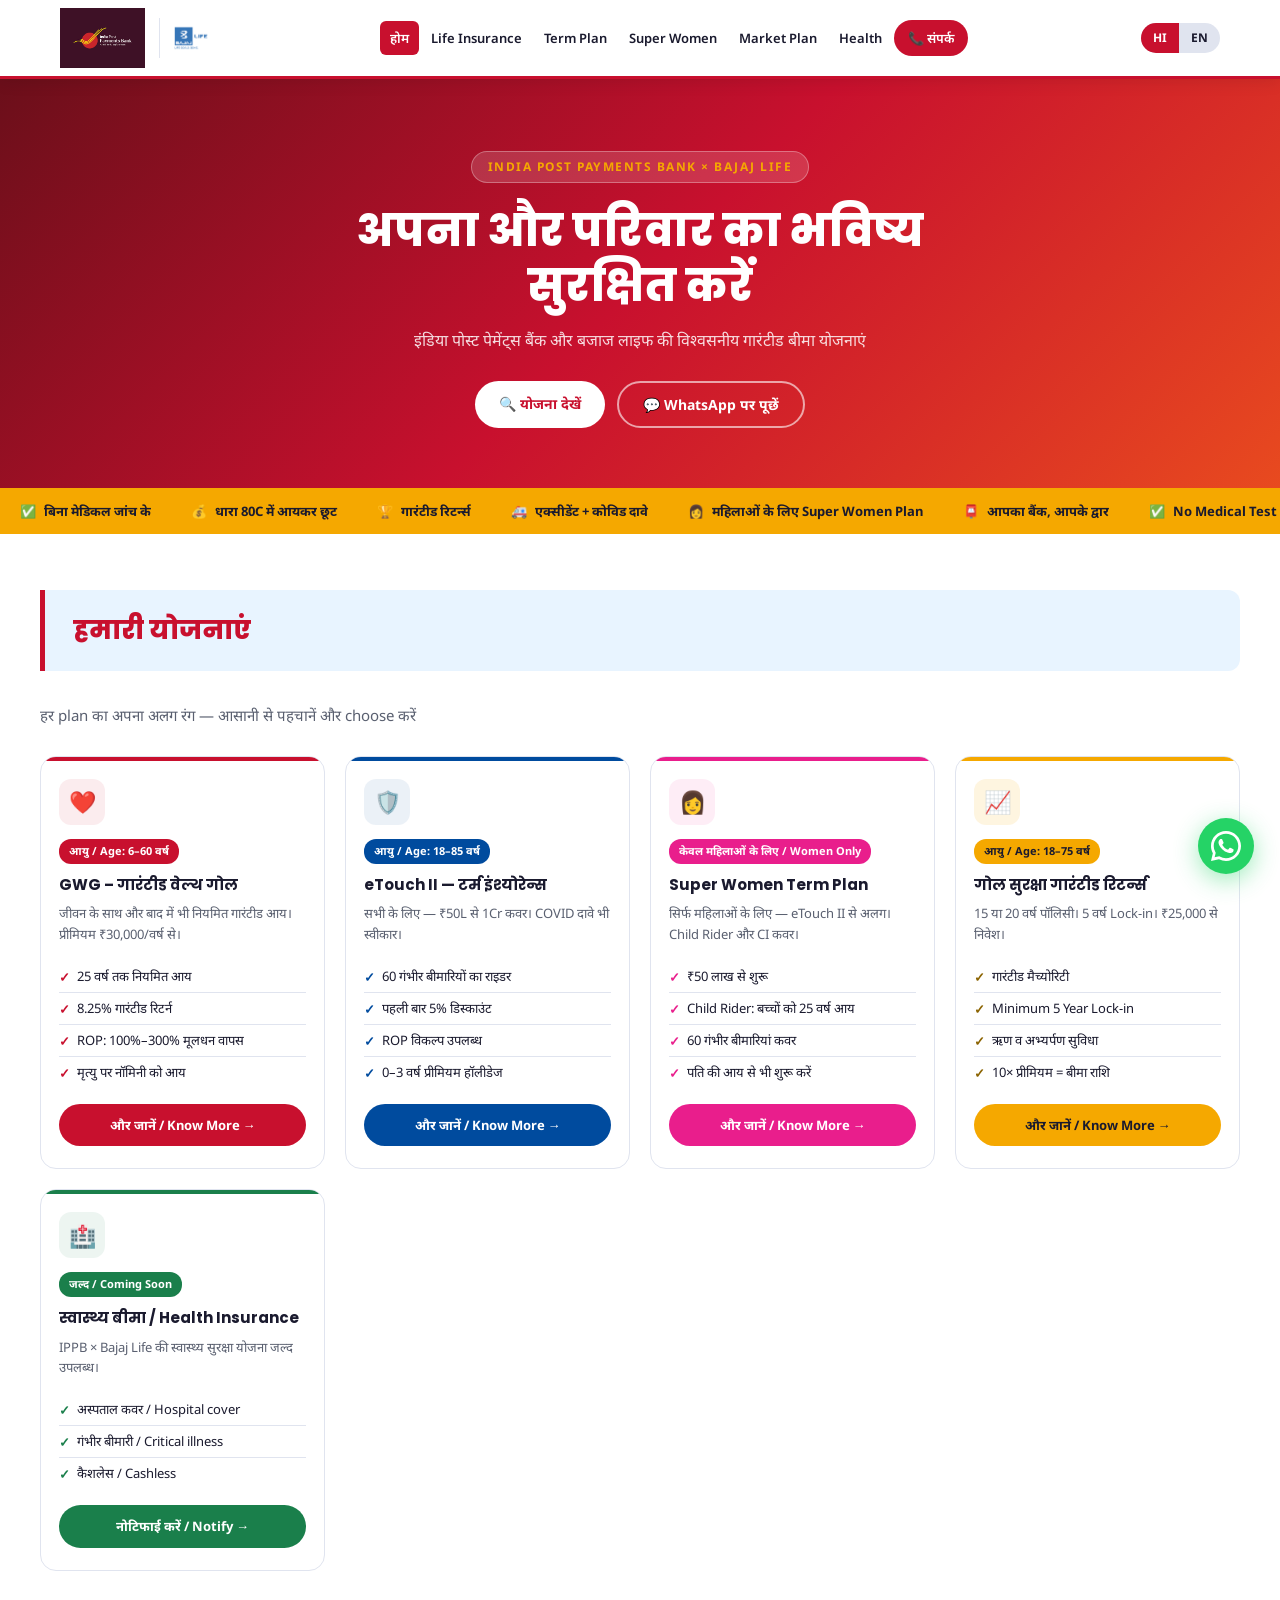
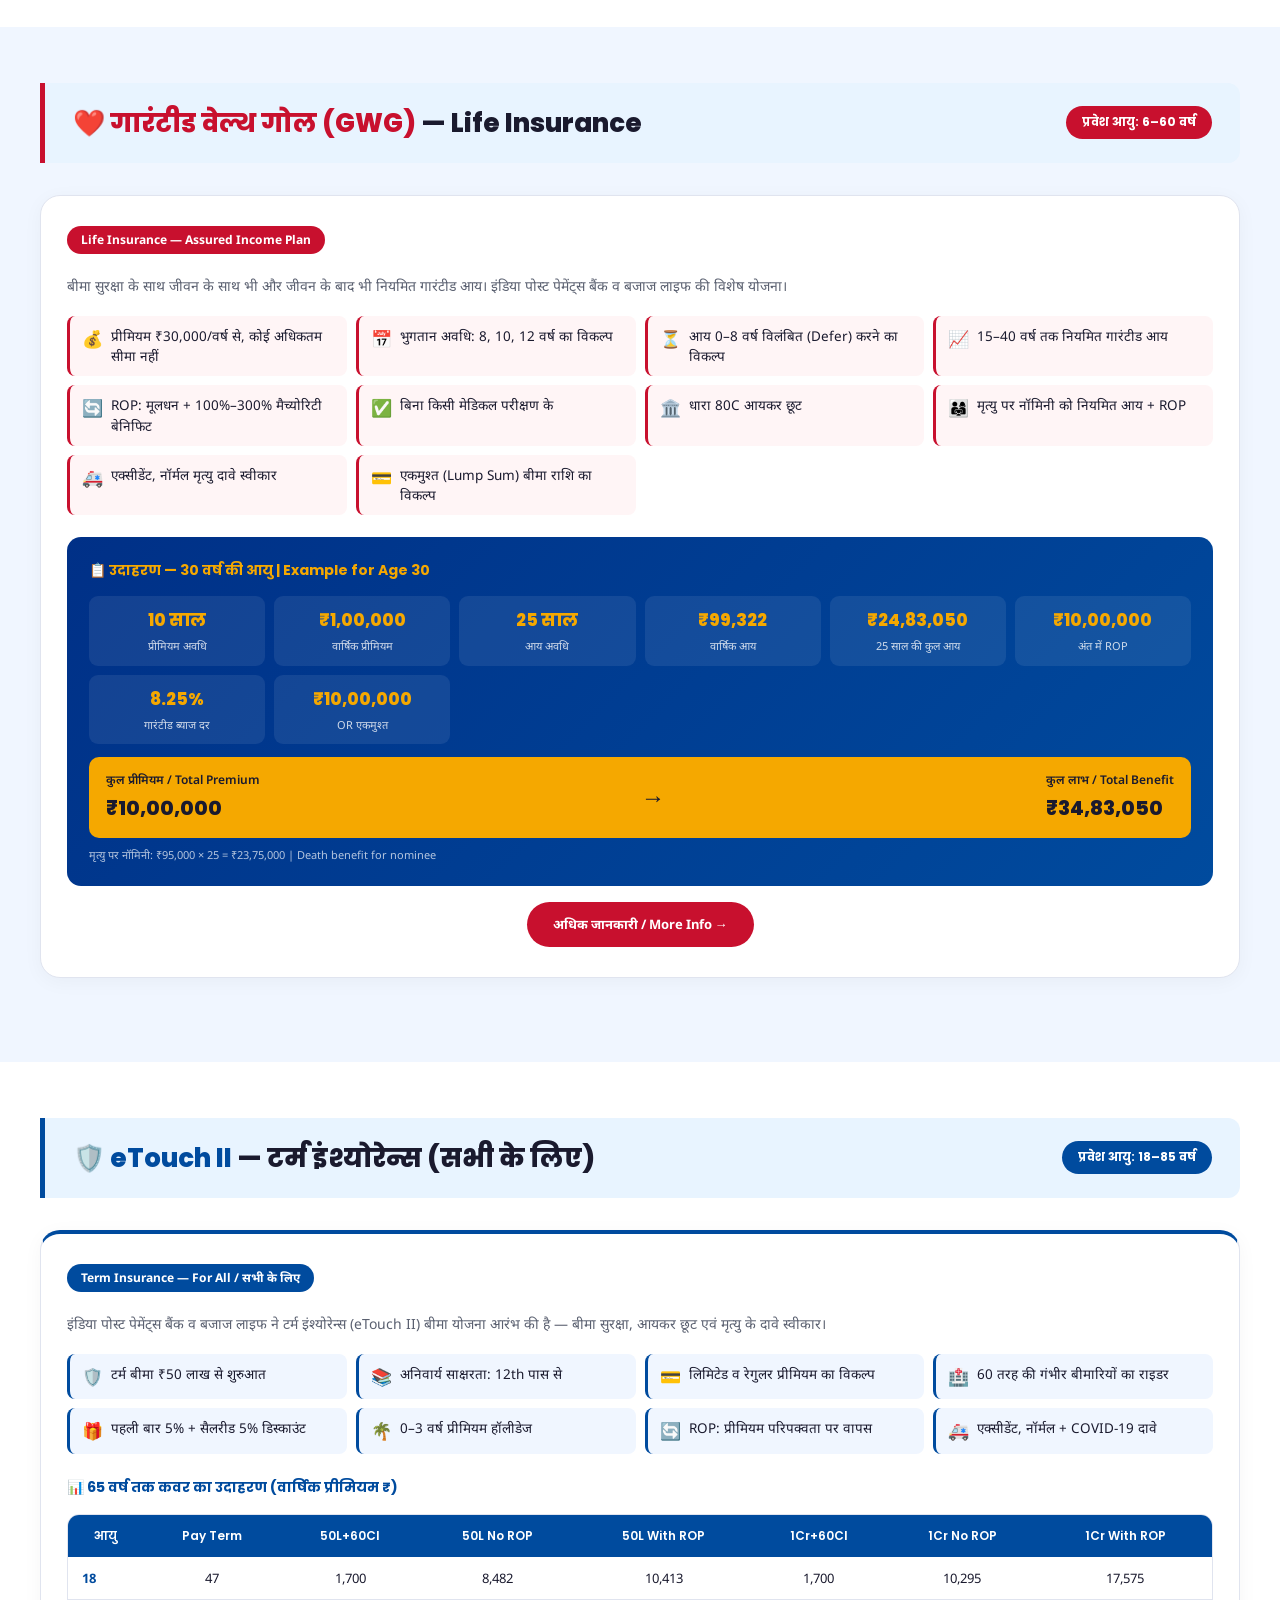
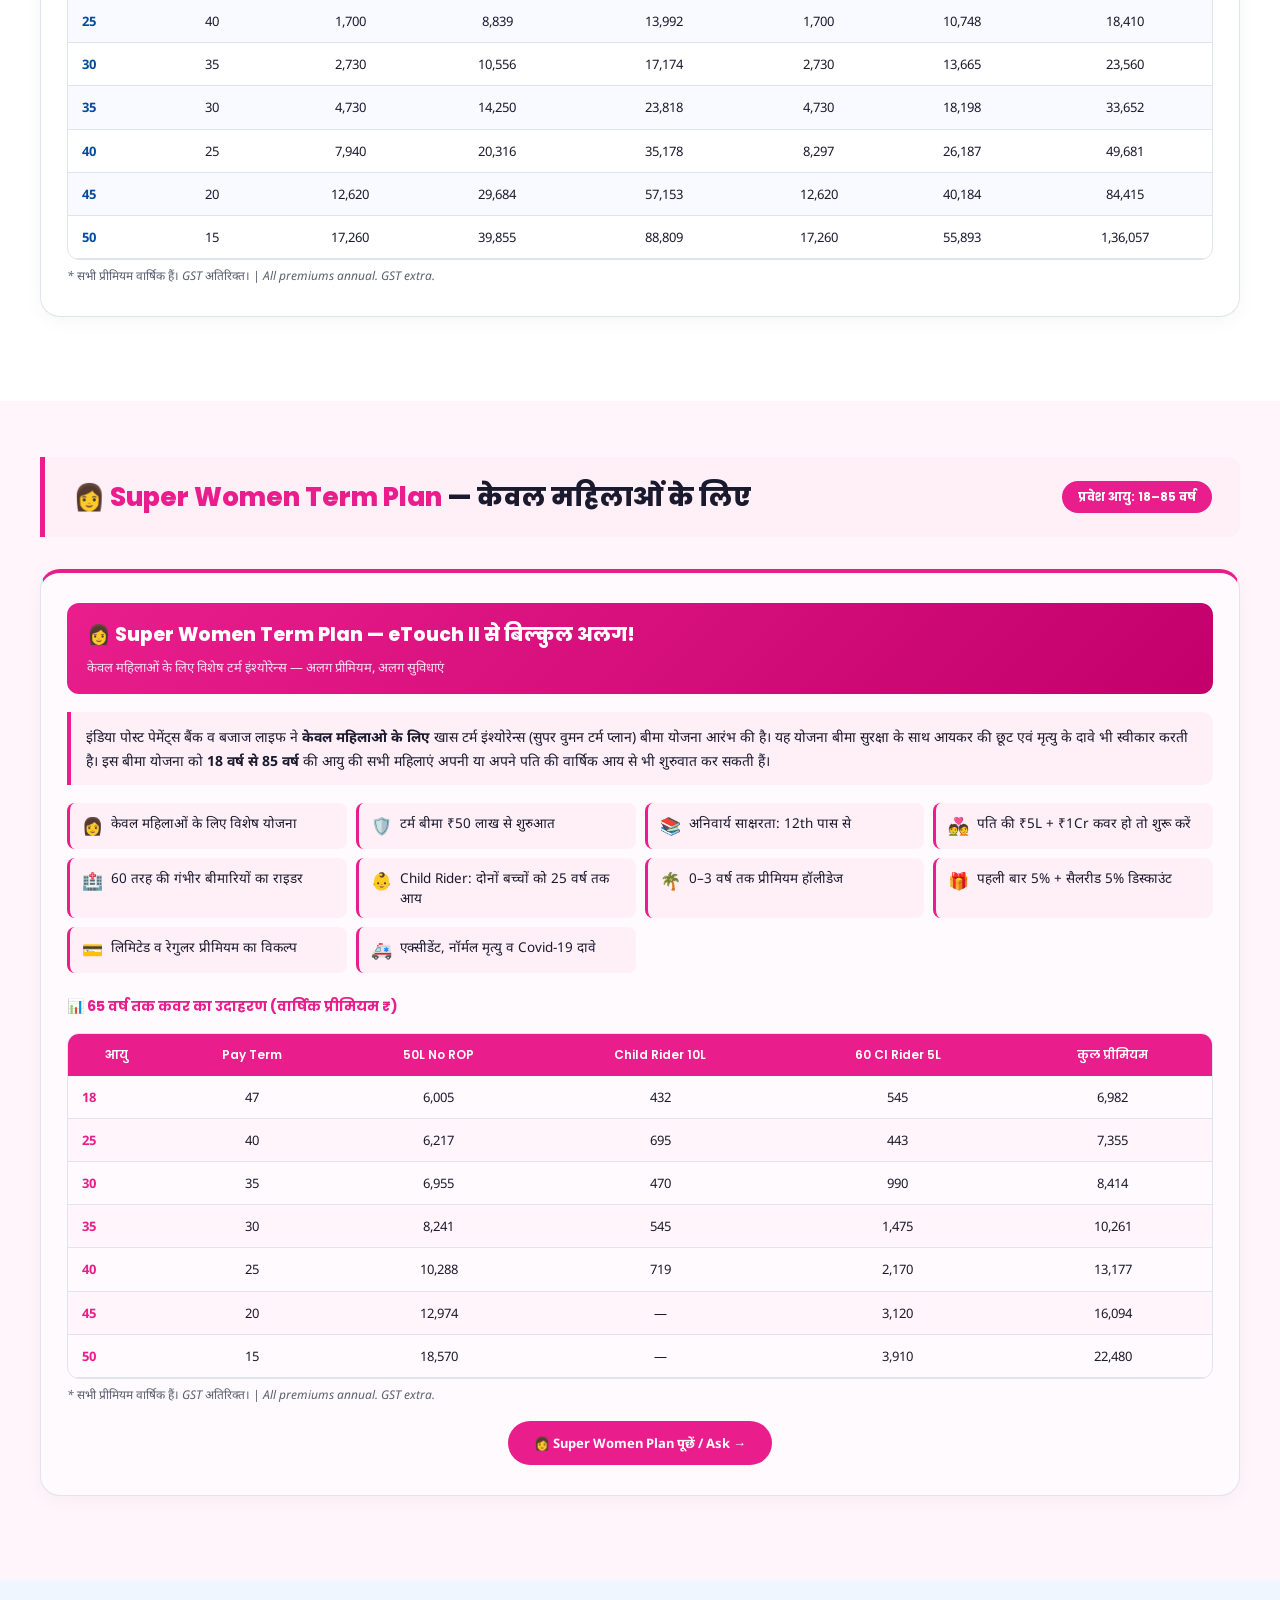
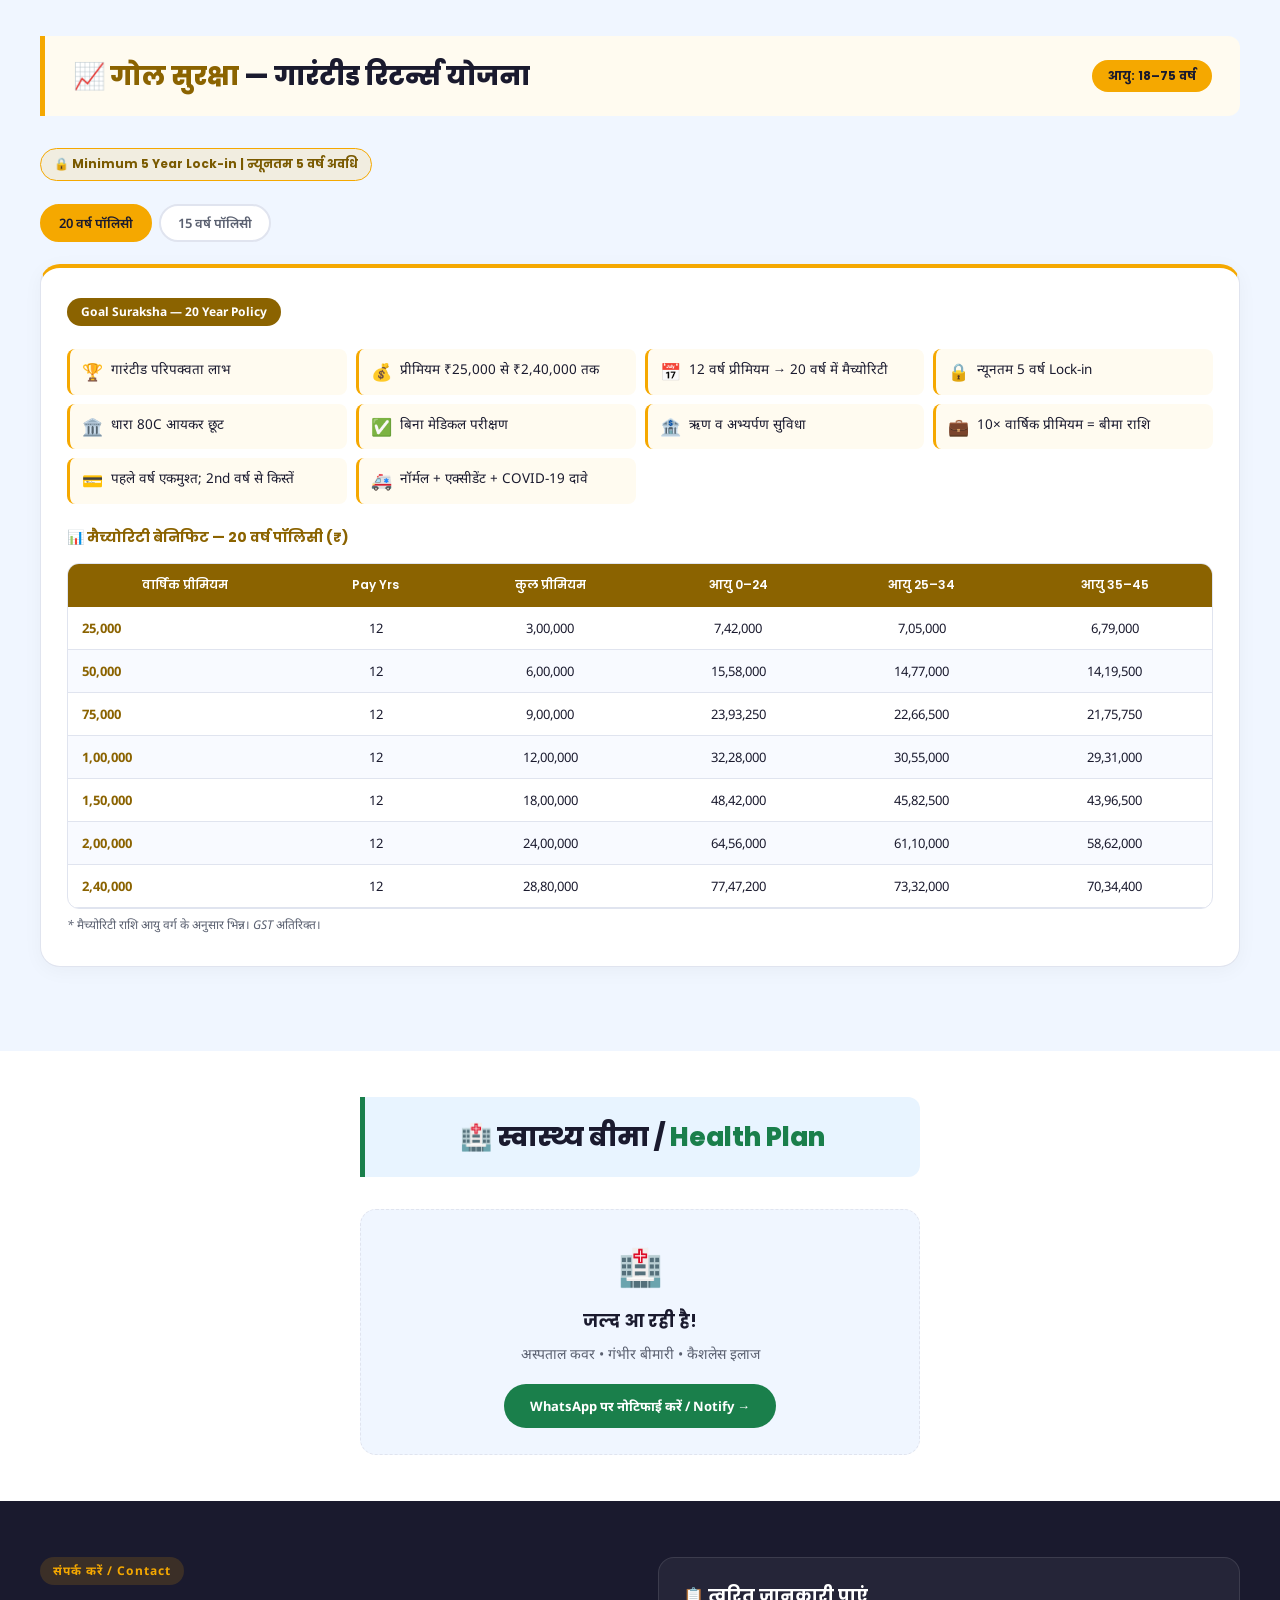
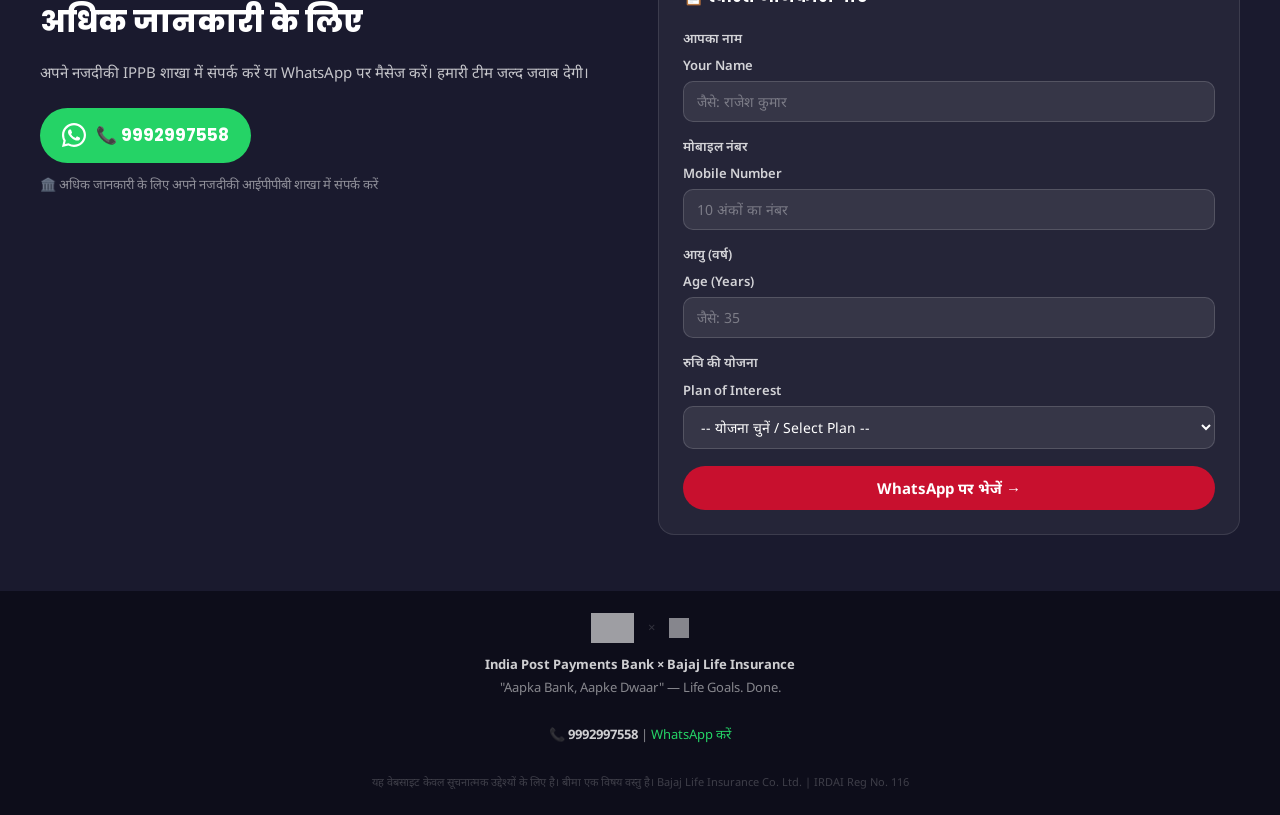
==== commit 8fc0b9f7: "Add files via upload" ====
--- a/index.html
+++ b/index.html
@@ -3,11 +3,11 @@
 <head>
 <meta charset="UTF-8">
 <meta name="viewport" content="width=device-width, initial-scale=1.0">
-<title>IPPB Insurance Plans | Bajaj Allianz Life | Vikram Singh | 9992997558</title>
-<meta name="description" content="IPPB Authorized Agent Vikram Singh - Bajaj Allianz Life Insurance Plans. GWG, eTouch II, Super Women Term Plan, Goal Suraksha. Call 9992997558">
-<meta name="keywords" content="IPPB insurance, Bajaj Allianz life insurance, guaranteed return plan, term insurance, GWG, Super Women Term Plan, India Post insurance, बीमा योजना">
+<title>IPPB Insurance Plans | Bajaj Life | Vikram Singh | 9992997558</title>
+<meta name="description" content="IPPB Authorized Agent Vikram Singh - Bajaj Life Insurance Plans. GWG, eTouch II, Super Women Term Plan, Goal Suraksha. Call 9992997558">
+<meta name="keywords" content="IPPB insurance, Bajaj Life life insurance, guaranteed return plan, term insurance, GWG, Super Women Term Plan, India Post insurance, बीमा योजना">
 <meta name="robots" content="index, follow">
-<meta property="og:title" content="IPPB × Bajaj Allianz Life Insurance | Vikram Singh">
+<meta property="og:title" content="IPPB × Bajaj Life Insurance | Vikram Singh">
 <meta property="og:description" content="गारंटीड रिटर्न बीमा योजनाएं। GWG, eTouch II, Super Women, Goal Suraksha। Call: 9992997558">
 <link href="https://fonts.googleapis.com/css2?family=Poppins:wght@400;600;700;800&family=Noto+Sans:wght@400;600;700&display=swap" rel="stylesheet">
 <style>
@@ -143,9 +143,9 @@
 <header>
   <div class="header-inner">
     <div class="brand-group">
-      <img src="ippb_logo.png" alt="India Post Payments Bank" class="logo-ippb">
+      <img src="[data-uri]" alt="India Post Payments Bank" class="logo-ippb">
       <div class="logo-div"></div>
-      <img src="bajaj_logo.png" alt="Bajaj Allianz Life" class="logo-bajaj">
+      <img src="[data-uri]" alt="Bajaj Life" class="logo-bajaj">
     </div>
     <nav>
       <a href="#home" class="active">होम</a>
@@ -176,11 +176,11 @@
 </header>
 
 <section class="hero" id="home">
-  <div class="hero-tag">India Post Payments Bank × Bajaj Allianz Life</div>
+  <div class="hero-tag">India Post Payments Bank × Bajaj Life</div>
   <h1 class="hi">अपना और परिवार का भविष्य सुरक्षित करें</h1>
   <h1 class="en">Secure Your Family's Future with Guaranteed Plans</h1>
-  <p class="hi">इंडिया पोस्ट पेमेंट्स बैंक और बजाज आलियांज लाइफ की विश्वसनीय गारंटीड बीमा योजनाएं</p>
-  <p class="en">Trusted guaranteed insurance and investment plans from India Post Payments Bank & Bajaj Allianz Life</p>
+  <p class="hi">इंडिया पोस्ट पेमेंट्स बैंक और बजाज लाइफ की विश्वसनीय गारंटीड बीमा योजनाएं</p>
+  <p class="en">Trusted guaranteed insurance and investment plans from India Post Payments Bank & Bajaj Life</p>
   <div class="hero-btns">
     <a href="#life" class="btn-p"><span class="hi">🔍 योजना देखें</span><span class="en">🔍 View Plans</span></a>
     <a href="https://wa.me/919992997558" target="_blank" class="btn-o"><span class="hi">💬 WhatsApp पर पूछें</span><span class="en">💬 WhatsApp Us</span></a>
@@ -253,8 +253,8 @@
         <div class="card-icon" style="background:rgba(26,127,75,.08)">🏥</div>
         <div class="cbadge" style="background:var(--green)">जल्द / Coming Soon</div>
         <h3>स्वास्थ्य बीमा / Health Insurance</h3>
-        <p class="hi">IPPB × Bajaj Allianz की स्वास्थ्य सुरक्षा योजना जल्द उपलब्ध।</p>
-        <p class="en">IPPB × Bajaj Allianz Health Insurance Plan coming soon.</p>
+        <p class="hi">IPPB × Bajaj Life की स्वास्थ्य सुरक्षा योजना जल्द उपलब्ध।</p>
+        <p class="en">IPPB × Bajaj Life Health Insurance Plan coming soon.</p>
         <ul class="cf"><li>अस्पताल कवर / Hospital cover</li><li>गंभीर बीमारी / Critical illness</li><li>कैशलेस / Cashless</li></ul>
         <a href="#contact" class="btn-c" style="background:var(--green)">नोटिफाई करें / Notify →</a>
       </div>
@@ -271,8 +271,8 @@
     </div>
     <div class="plan-block">
       <div class="pbadge" style="background:var(--red)">Life Insurance — Assured Income Plan</div>
-      <p style="font-size:14px;color:var(--muted);margin:10px 0 18px" class="hi">बीमा सुरक्षा के साथ जीवन के साथ भी और जीवन के बाद भी नियमित गारंटीड आय। इंडिया पोस्ट पेमेंट्स बैंक व बजाज आलियांज लाइफ की विशेष योजना।</p>
-      <p style="font-size:14px;color:var(--muted);margin:10px 0 18px" class="en">Regular guaranteed income both during and after life — with insurance protection. A special plan by IPPB & Bajaj Allianz Life.</p>
+      <p style="font-size:14px;color:var(--muted);margin:10px 0 18px" class="hi">बीमा सुरक्षा के साथ जीवन के साथ भी और जीवन के बाद भी नियमित गारंटीड आय। इंडिया पोस्ट पेमेंट्स बैंक व बजाज लाइफ की विशेष योजना।</p>
+      <p style="font-size:14px;color:var(--muted);margin:10px 0 18px" class="en">Regular guaranteed income both during and after life — with insurance protection. A special plan by IPPB & Bajaj Life.</p>
       <div class="feats">
         <div class="fi-item r"><span class="fi">💰</span> प्रीमियम ₹30,000/वर्ष से, कोई अधिकतम सीमा नहीं</div>
         <div class="fi-item r"><span class="fi">📅</span> भुगतान अवधि: 8, 10, 12 वर्ष का विकल्प</div>
@@ -544,14 +544,14 @@
 
 <footer>
   <div style="display:flex;align-items:center;justify-content:center;gap:14px;margin-bottom:10px;flex-wrap:wrap">
-    <img src="ippb_logo.png" alt="IPPB" style="height:30px;filter:brightness(0) invert(1);opacity:.6">
+    <img src="[data-uri]" alt="IPPB" style="height:30px;filter:brightness(0) invert(1);opacity:.6">
     <span style="opacity:.3">×</span>
-    <img src="bajaj_logo.png" alt="Bajaj Allianz" style="height:20px;filter:brightness(0) invert(1);opacity:.5">
-  </div>
-  <strong>India Post Payments Bank × Bajaj Allianz Life Insurance</strong><br>
+    <img src="[data-uri]" alt="Bajaj Life" style="height:20px;filter:brightness(0) invert(1);opacity:.5">
+  </div>
+  <strong>India Post Payments Bank × Bajaj Life Insurance</strong><br>
   "Aapka Bank, Aapke Dwaar" — Life Goals. Done.<br><br>
   📞 <strong>9992997558</strong> | <a href="https://wa.me/919992997558" style="color:#25D366;text-decoration:none">WhatsApp करें</a><br><br>
-  <span style="font-size:11px;opacity:.4">यह वेबसाइट केवल सूचनात्मक उद्देश्यों के लिए है। बीमा एक विषय वस्तु है। Bajaj Allianz Life Insurance Co. Ltd. | IRDAI Reg No. 116</span>
+  <span style="font-size:11px;opacity:.4">यह वेबसाइट केवल सूचनात्मक उद्देश्यों के लिए है। बीमा एक विषय वस्तु है। Bajaj Life Insurance Co. Ltd. | IRDAI Reg No. 116</span>
 </footer>
 
 <a href="https://wa.me/919992997558" target="_blank" class="float-wa" title="WhatsApp करें">
@@ -587,7 +587,7 @@
   var a=document.getElementById('cA').value||'';
   var pl=document.getElementById('cPl').value||'';
   if(!p){alert('कृपया मोबाइल नंबर दर्ज करें।');return}
-  var msg='नमस्ते! मुझे बीमा योजना की जानकारी चाहिए।%0A%0A👤 नाम: '+n+'%0A📱 मोबाइल: '+p+'%0A🎂 आयु: '+a+' वर्ष%0A📋 योजना: '+pl+'%0A%0AIPPB × Bajaj Allianz Life';
+  var msg='नमस्ते! मुझे बीमा योजना की जानकारी चाहिए।%0A%0A👤 नाम: '+n+'%0A📱 मोबाइल: '+p+'%0A🎂 आयु: '+a+' वर्ष%0A📋 योजना: '+pl+'%0A%0AIPPB × Bajaj Life';
   window.open('https://wa.me/919992997558?text='+msg,'_blank');
 }
 document.querySelectorAll('a[href^="#"]').forEach(function(a){
